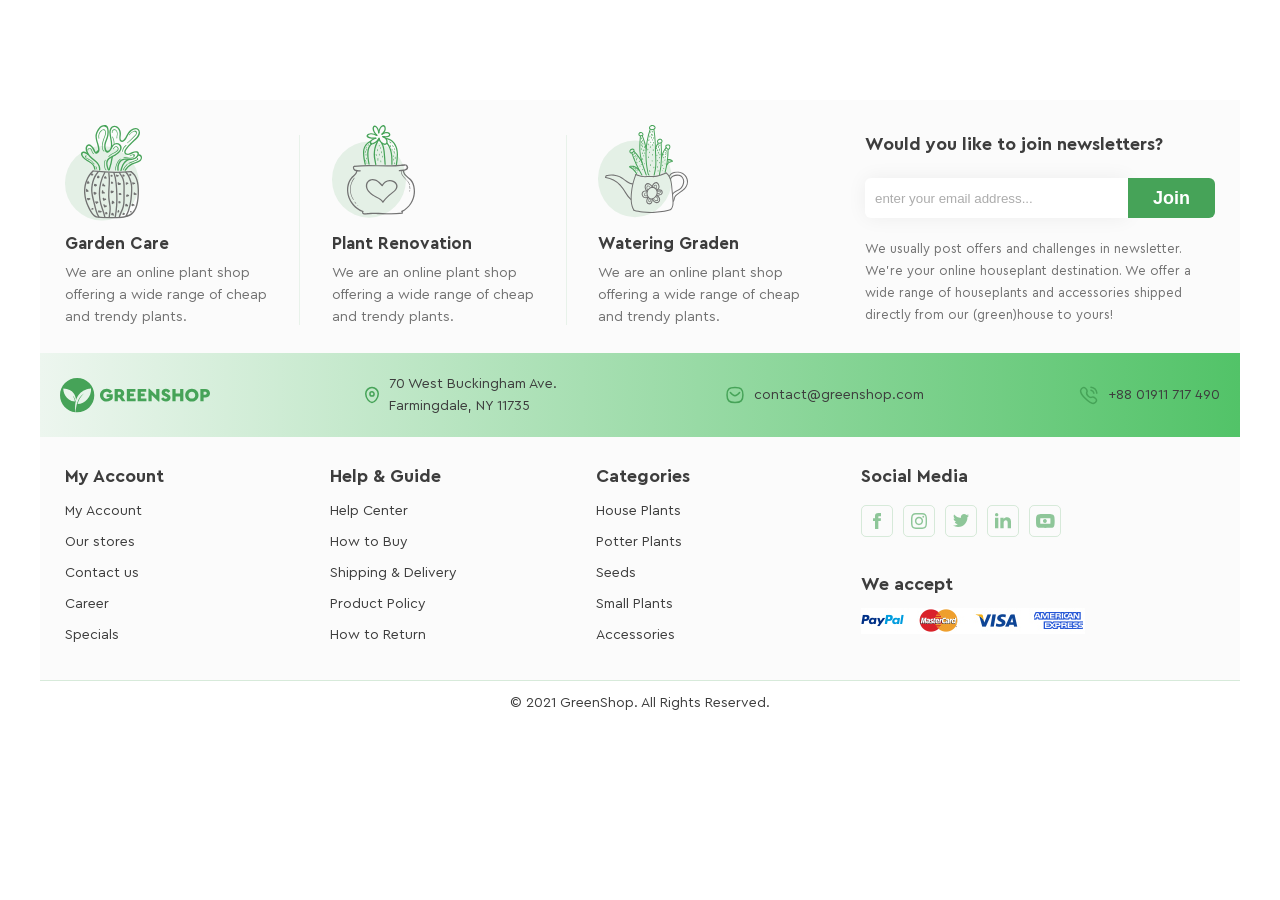
==== index.html @ df62d2c7 "first commit" ====
<!DOCTYPE html>
<html lang="en">
<head>
    <meta charset="UTF-8">
    <meta name="viewport" content="width=device-width, initial-scale=1.0">
    <title>GreenShop</title>
    <link rel="stylesheet" href="./css/reset.css">
    <link rel="stylesheet" href="./css/fonts.css">
    <link rel="stylesheet" href="./css/styles.css">
</head>
<body>
    <main>
        <div class="container">
            <div class="info_card-wrapper">
                <article class="info_card one">
                    <h3 class="info_card_title">Garden Care</h3>
                    <p class="info_card_subtitle">
                        We are an online plant shop offering a wide range of cheap and trendy plants.
                    </p>
                    <div class="line"></div>
                </article>
                <article class="info_card two">
                    <h3 class="info_card_title">Plant Renovation</h3>
                    <p class="info_card_subtitle">
                        We are an online plant shop offering a wide range of cheap and trendy plants.
                    </p>
                    <div class="line"></div>
                </article>
                <article class="info_card three">
                    <h3 class="info_card_title">Watering Graden</h3>
                    <p class="info_card_subtitle">
                        We are an online plant shop offering a wide range of cheap and trendy plants.
                    </p>
                </article>
                <div class="subscribe">
                    <h3 class="subscribe_title">Would you like to join newsletters?</h3>
                    <form action="#">
                        <input type="email" placeholder="enter your email address...">
                        <input type="submit" value="Join">
                    </form>
                    <p class="subscribe_description">
                        We usually post offers and challenges in newsletter. We’re your online houseplant destination. We offer a wide range
                        of
                        houseplants and accessories shipped directly from our (green)house to yours!
                    </p>
                </div>
            </div>
            <div class="contacts">
                <a href="#">
                    <img src="./img/logo.svg" alt="logo Greenshop">
                </a>
                <address>
                    <a href="#">
                        <img src="./img/icons/location.svg" alt="">
                        70 West Buckingham Ave.
                        Farmingdale, NY 11735
                    </a>
                </address>
                <a href="mailto:contact@greenshop.com">
                    <img src="./img/icons/message.svg" alt="">
                    contact@greenshop.com
                </a>
                <a href="tel:+8801911717490">
                    <img src="./img/icons/calling.svg" alt="">
                    +88 01911 717 490
                </a>
            </div>
            <footer class="footer">
                <div class="footer_menu">
                    <h3 class="footer_menu-title">
                        My Account
                    </h3>
                    <ul>
                        <li><a href="#">My Account</a></li>
                        <li><a href="#">Our stores</a></li>
                        <li><a href="#">Contact us</a></li>
                        <li><a href="#">Career</a></li>
                        <li><a href="#">Specials</a></li>
                    </ul>
                </div>
                <div class="footer_menu">
                    <h3 class="footer_menu-title">
                        Help & Guide
                    </h3>
                    <ul>
                        <li><a href="#">Help Center</a></li>
                        <li><a href="#">How to Buy</a></li>
                        <li><a href="#">Shipping & Delivery</a></li>
                        <li><a href="#">Product Policy</a></li>
                        <li><a href="#">How to Return</a></li>
                    </ul>
                </div>
                <div class="footer_menu">
                    <h3 class="footer_menu-title">
                        Categories
                    </h3>
                    <ul>
                        <li><a href="#">House Plants</a></li>
                        <li><a href="#">Potter Plants</a></li>
                        <li><a href="#">Seeds</a></li>
                        <li><a href="#">Small Plants</a></li>
                        <li><a href="#">Accessories</a></li>
                    </ul>
                </div>
                <div class="footer_block">
                    <div class="footer_social">
                        <h3 class="footer_social-title">
                            Social Media
                        </h3>
                        <div class="footer_social-icons">
                            <a href="#" class="social_link">
                                <svg width="32" height="32" viewBox="0 0 32 32" fill="none" xmlns="http://www.w3.org/2000/svg">
                                    <rect x="0.5" y="0.5" width="31" height="31" rx="4.5" stroke="#46A358" stroke-opacity="0.2" />
                                    <path
                                        d="M14 13.3333H12V16H14V24H17.3333V16H19.7333L20 13.3333H17.3333V12.2C17.3333 11.6 17.4667 11.3333 18.0667 11.3333H20V8H17.4667C15.0667 8 14 9.06667 14 11.0667V13.3333Z"
                                        fill="#46A358" fill-opacity="0.6" />
                                </svg>
                            </a>
                            <a href="#" class="social_link">
                                <svg width="32" height="32" viewBox="0 0 32 32" fill="none" xmlns="http://www.w3.org/2000/svg">
                                    <rect x="0.5" y="0.5" width="31" height="31" rx="4.5" stroke="#46A358" stroke-opacity="0.2" />
                                    <path
                                        d="M16 9.46667C18.1333 9.46667 18.4 9.46667 19.2667 9.53333C21.4667 9.6 22.4667 10.6667 22.5333 12.8C22.6 13.6667 22.6 13.8667 22.6 16C22.6 18.1333 22.6 18.4 22.5333 19.2C22.4667 21.3333 21.4 22.4 19.2667 22.4667C18.4 22.5333 18.2 22.5333 16 22.5333C13.8667 22.5333 13.6 22.5333 12.8 22.4667C10.6 22.4 9.6 21.3333 9.53333 19.2C9.46667 18.3333 9.46667 18.1333 9.46667 16C9.46667 13.8667 9.46667 13.6 9.53333 12.8C9.6 10.6667 10.6667 9.6 12.8 9.53333C13.6 9.46667 13.8667 9.46667 16 9.46667ZM16 8C13.8 8 13.5333 8 12.7333 8.06667C9.8 8.2 8.2 9.8 8.06667 12.7333C8 13.5333 8 13.8 8 16C8 18.2 8 18.4667 8.06667 19.2667C8.2 22.2 9.8 23.8 12.7333 23.9333C13.5333 24 13.8 24 16 24C18.2 24 18.4667 24 19.2667 23.9333C22.2 23.8 23.8 22.2 23.9333 19.2667C24 18.4667 24 18.2 24 16C24 13.8 24 13.5333 23.9333 12.7333C23.8 9.8 22.2 8.2 19.2667 8.06667C18.4667 8 18.2 8 16 8ZM16 11.8667C13.7333 11.8667 11.8667 13.7333 11.8667 16C11.8667 18.2667 13.7333 20.1333 16 20.1333C18.2667 20.1333 20.1333 18.2667 20.1333 16C20.1333 13.7333 18.2667 11.8667 16 11.8667ZM16 18.6667C14.5333 18.6667 13.3333 17.4667 13.3333 16C13.3333 14.5333 14.5333 13.3333 16 13.3333C17.4667 13.3333 18.6667 14.5333 18.6667 16C18.6667 17.4667 17.4667 18.6667 16 18.6667ZM20.2667 10.8C19.7333 10.8 19.3333 11.2 19.3333 11.7333C19.3333 12.2667 19.7333 12.6667 20.2667 12.6667C20.8 12.6667 21.2 12.2667 21.2 11.7333C21.2 11.2 20.8 10.8 20.2667 10.8Z"
                                        fill="#46A358" fill-opacity="0.6" />
                                </svg>
                            </a>
                            <a href="#" class="social_link">
                                <svg width="32" height="32" viewBox="0 0 32 32" fill="none" xmlns="http://www.w3.org/2000/svg">
                                    <rect x="0.5" y="0.5" width="31" height="31" rx="4.5" stroke="#46A358" stroke-opacity="0.2" />
                                    <path
                                        d="M13.0319 22.0036C19.0699 22.0036 22.3718 17.0012 22.3718 12.6636C22.3718 12.5214 22.3689 12.38 22.3624 12.2392C23.0033 11.7759 23.5605 11.1976 24 10.5395C23.4118 10.8008 22.7789 10.9768 22.1149 11.0562C22.7926 10.6498 23.313 10.0067 23.5585 9.24021C22.9241 9.61636 22.2217 9.88969 21.4742 10.0371C20.8749 9.39908 20.0218 9 19.0779 9C17.2648 9 15.7946 10.4702 15.7946 12.2823C15.7946 12.54 15.8236 12.7904 15.8796 13.0308C13.1516 12.8938 10.7324 11.5874 9.11352 9.60125C8.83127 10.0862 8.66877 10.65 8.66877 11.2511C8.66877 12.3899 9.24837 13.3953 10.1297 13.9836C9.59121 13.9671 9.08531 13.8189 8.64293 13.5729C8.6422 13.5866 8.6422 13.6004 8.6422 13.6148C8.6422 15.2047 9.77392 16.532 11.2758 16.8329C11.0001 16.908 10.71 16.9484 10.4105 16.9484C10.199 16.9484 9.99338 16.9273 9.79339 16.8893C10.2112 18.1933 11.4232 19.1425 12.8601 19.1693C11.7364 20.0499 10.3209 20.5745 8.78305 20.5745C8.51827 20.5745 8.25695 20.5594 8 20.529C9.45273 21.46 11.1777 22.0036 13.0319 22.0036Z"
                                        fill="#46A358" fill-opacity="0.6" />
                                </svg>
                            </a>
                            <a href="#" class="social_link">
                                <svg width="32" height="32" viewBox="0 0 32 32" fill="none" xmlns="http://www.w3.org/2000/svg">
                                    <rect x="0.5" y="0.5" width="31" height="31" rx="4.5" stroke="#46A358" stroke-opacity="0.2" />
                                    <path
                                        d="M11.3333 9.66667C11.3333 10.6 10.6 11.3333 9.66667 11.3333C8.73333 11.3333 8 10.6 8 9.66667C8 8.73333 8.73333 8 9.66667 8C10.6 8 11.3333 8.73333 11.3333 9.66667ZM11.3333 12.6667H8V23.3333H11.3333V12.6667ZM16.6667 12.6667H13.3333V23.3333H16.6667V17.7333C16.6667 14.6 20.6667 14.3333 20.6667 17.7333V23.3333H24V16.6C24 11.3333 18.0667 11.5333 16.6667 14.1333V12.6667Z"
                                        fill="#46A358" fill-opacity="0.6" />
                                </svg>
                            </a>
                            <a href="#" class="social_link">
                                <svg width="32" height="32" viewBox="0 0 32 32" fill="none" xmlns="http://www.w3.org/2000/svg">
                                    <rect x="0.5" y="0.5" width="31" height="31" rx="4.5" stroke="#46A358" stroke-opacity="0.2" />
                                    <path fill-rule="evenodd" clip-rule="evenodd"
                                        d="M22.1653 13.4299L22.168 13.4306C22.168 13.4306 22.1676 13.4305 22.1667 13.4303C22.1663 13.4302 22.1658 13.4301 22.1653 13.4299ZM11.3244 13.3569C13.9176 13.1957 18.7483 13.1957 21.3415 13.3569L21.3422 13.3644C21.4047 13.9972 21.4299 14.8414 21.4299 16.0192C21.4299 17.1824 21.4053 18.0269 21.3441 18.665C18.6962 18.7703 13.9713 18.7703 11.3228 18.665C11.261 18.0332 11.236 17.1914 11.236 16.0192C11.236 14.8414 11.2612 13.9972 11.3237 13.3644L11.3244 13.3569ZM22.2422 18.6111C22.2422 18.6111 22.2405 18.6115 22.237 18.6122L22.2422 18.6111ZM10.4979 18.6077L10.5006 18.6084C10.4988 18.6079 10.4979 18.6077 10.4979 18.6077ZM7 16.0192C7 20.8412 7.38887 22.63 10.4221 22.8633C13.222 23.0189 19.4439 23.0189 22.2438 22.8633C25.277 22.7078 25.6659 20.8412 25.6659 16.0192C25.6659 11.1971 25.277 9.40832 22.2438 9.17499C19.4439 8.94167 13.222 8.94167 10.4221 9.17499C7.38887 9.40832 7 11.1971 7 16.0192ZM10.4979 13.4306C10.4979 13.4306 10.4988 13.4304 10.5007 13.4299L10.4979 13.4306ZM16.7823 17.7389C15.5039 18.3781 13.9997 17.4484 13.9997 16.0192C13.9997 14.5899 15.5039 13.6602 16.7823 14.2994C18.1994 15.008 18.1994 17.0303 16.7823 17.7389Z"
                                        fill="#46A358" fill-opacity="0.6" />
                                </svg>
                            </a>
                        </div>
                    </div>
                    <div class="footer_payments">
                        <h3 class="footer_payments-title">We accept</h3>
                        <img src="./img/payments.png" alt="payments">
                    </div>
                </div>
            </footer>
            <div class="license">
                &copy; 2021 GreenShop. All Rights Reserved.
            </div>
        </div>
    </main>
</body>
</html>
---- css/fonts.css ----
@font-face {
    font-family: 'Cera Pro';
    src: url('../fonts/CeraPro-Regular.woff2') format('woff2');
    font-weight: 400;
    font-style: normal;
}
@font-face {
    font-family: 'Cera Pro';
    src: url('../fonts/CeraPro-Bold.woff2') format('woff2');
    font-weight: 700;
    font-style: normal;
}
---- css/styles.css ----
* {
    box-sizing: border-box;
}
body {
    font-family: 'Cera Pro';
    padding-top: 100px;
}
.container {
    width: 100%;
    max-width: 1200px;
    margin: 0 auto;
}

.info_card-wrapper {
    padding: 25px;
    display: flex;
    justify-content: space-between;
    background-color: rgba(251, 251, 251, 1);
}

.info_card {
    max-width: 205px;
    padding-top: 110px;
    position: relative;
}

.one {
    background: url(../img/bg_1.svg) left top no-repeat;
}

.two {
    background: url(../img/bg_2.svg) left top no-repeat;
}

.three {
    background: url(../img/bg_3.svg) left top no-repeat;
}

.info_card_title {
    font-size: 17px;
    font-weight: 700;
    color: rgba(61, 61, 61, 1);
}

.info_card_subtitle {
    margin-top: 10px;
    font-size: 14px;
    line-height: 22px;
    color: rgba(114, 114, 114, 1);
}

.line {
    position: absolute;
    top: 0;
    right: -30px;
    margin: 10px 0;
    width: 1px;
    min-height: 190px;
    background: rgba(70, 163, 88, 0.1);
}

.subscribe {
    padding-top: 10px;
}

.subscribe_title {
    font-size: 18px;
    font-weight: 700;
    color: rgba(61, 61, 61, 1);
}

form {
    margin-top: 25px;
    display: flex;
}

input[type="email"] {
    width: 100%;
    height: 40px;
    padding-left: 10px;
    padding-right: 0;
    border:none;
    border-top-left-radius: 6px;
    border-bottom-left-radius: 6px;
    box-shadow: 0 0 20px 0 rgba(0, 0, 0, 0.06);
    background: #fff;
    outline: none;
}

input::placeholder {
    color: rgba(172, 172, 172, 1);
}

input[type="email"]:focus {
    border: 1px solid rgba(70, 163, 88, 1);
    border-right: none;
}

input[type="submit"] {
    padding: 0 25px;
    background: rgba(70, 163, 88, 1);
    color: rgba(255, 255, 255, 1);
    font-size: 18px;
    font-weight: 700;
    border: none;
    cursor: pointer;
    border-top-right-radius: 6px;
    border-bottom-right-radius: 6px;
}

input[type="submit"]:hover {
    background: rgba(26, 113, 42, 1) ;
}
input[type="submit"]:active {
    background: rgba(26, 113, 42, .8);
}

.subscribe_description {
    max-width: 350px;
    margin-top: 20px;
    font-size: 13px;
    line-height: 22px;
    color: rgba(114, 114, 114, 1);
}

.contacts {
    display: flex;
    justify-content: space-between;
    align-items: center;
    padding: 20px;
    background: linear-gradient(90deg, #edf6ef 0%, #52c368 100%);
}

address {
    display: flex;
    align-items: center;
    gap: 10px;
    max-width: 205px;
    font-size: 14px;
    line-height: 22px;
    color: rgba(61, 61, 61, 1);
}

.contacts a {
    display: flex;
    align-items:center;
    gap: 10px;
    font-size: 14px;
    text-decoration: none;
    color: rgba(61, 61, 61, 1);
}

.footer {
    padding: 30px 155px 30px 25px;
    display: flex;
    justify-content: space-between;
    border-bottom: 1px solid rgba(70, 163, 88, 0.2);
    background: rgba(251, 251, 251, 1);
}

.footer_menu {
    min-width: 205px;
}

.footer_menu-title {
    font-size: 18px;
    font-weight: 700;
    color: rgba(61, 61, 61, 1);
}
.footer_menu ul {
    margin-top: 10px;
}
.footer_menu li {
    line-height: 30px;
}
.footer_menu a {
    font-size: 14px;
    color: rgba(61, 61, 61, 1);
    text-decoration: none;
}

.footer_menu a:hover {
    color: rgba(70, 163, 88, 1);
    font-weight: 700;
    
}

.footer_social-title, .footer_payments-title {
    font-size: 18px;
    font-weight: 700;
    color: rgba(61, 61, 61, 1);
}

.footer_social-icons {
    display: flex;
    gap: 10px;
    margin-top: 20px;
}

.social_link:hover path {
    fill: #07370f;
}
.social_link:hover rect {
    stroke: #07370f;
}

.footer_payments {
    display: flex;
    flex-direction: column;
    margin-top: 35px;
}

.footer_payments img {
    margin-top: 15px;
}

.license {
    margin-top: 15px;
    text-align: center;
    font-size: 14px;
    color: rgba(61, 61, 61, 1);
}
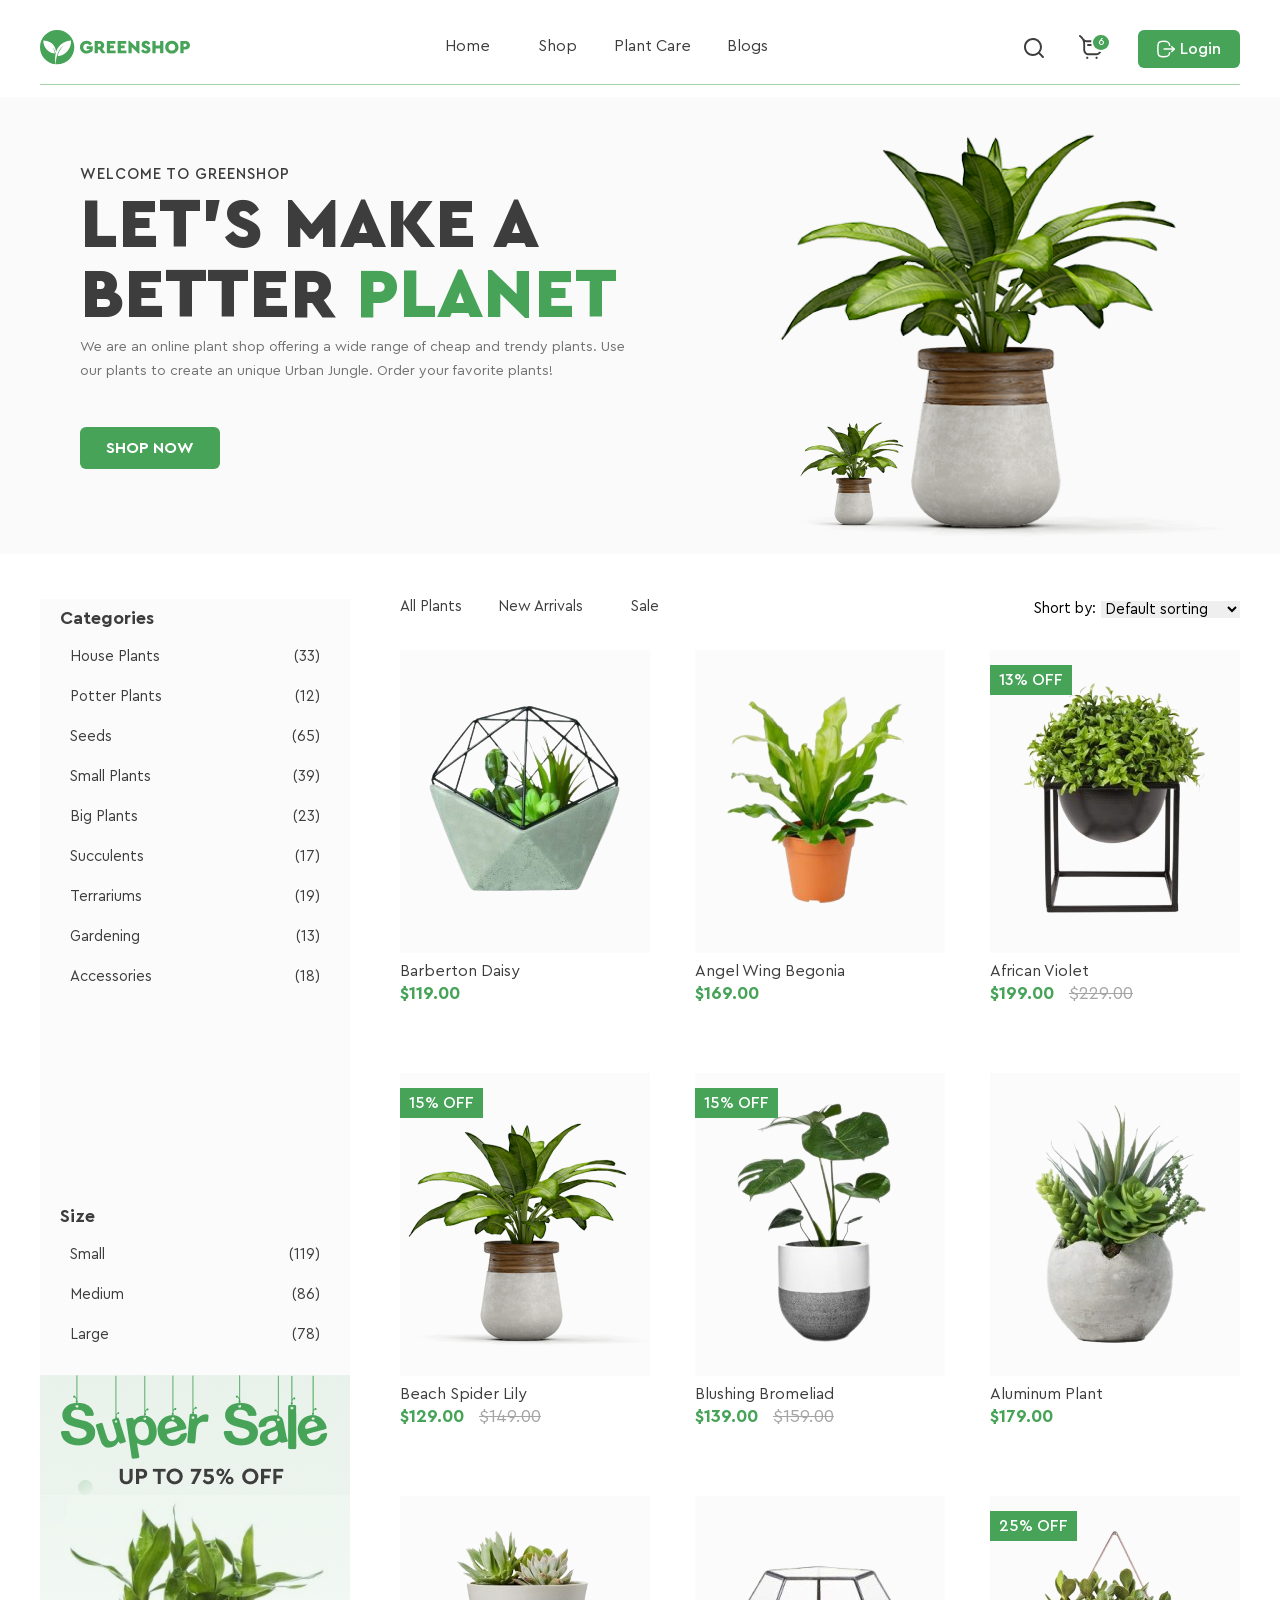
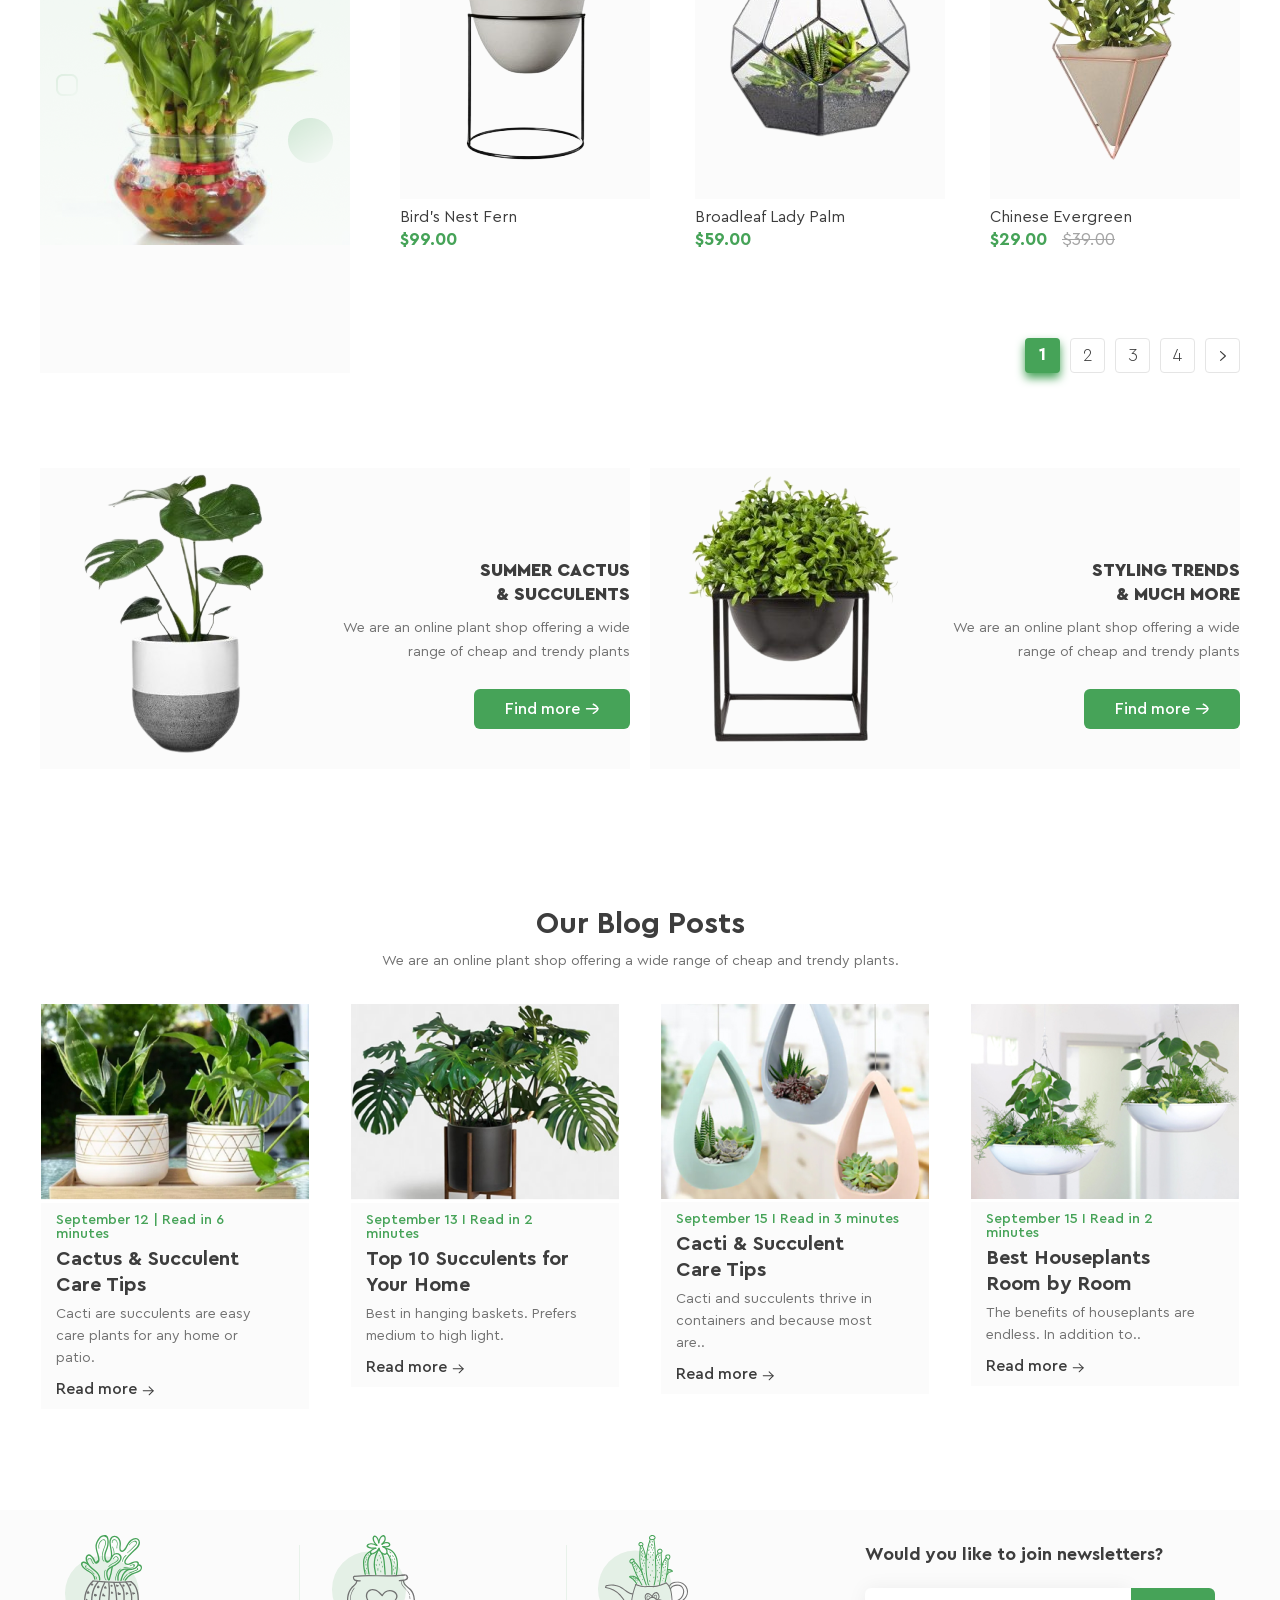
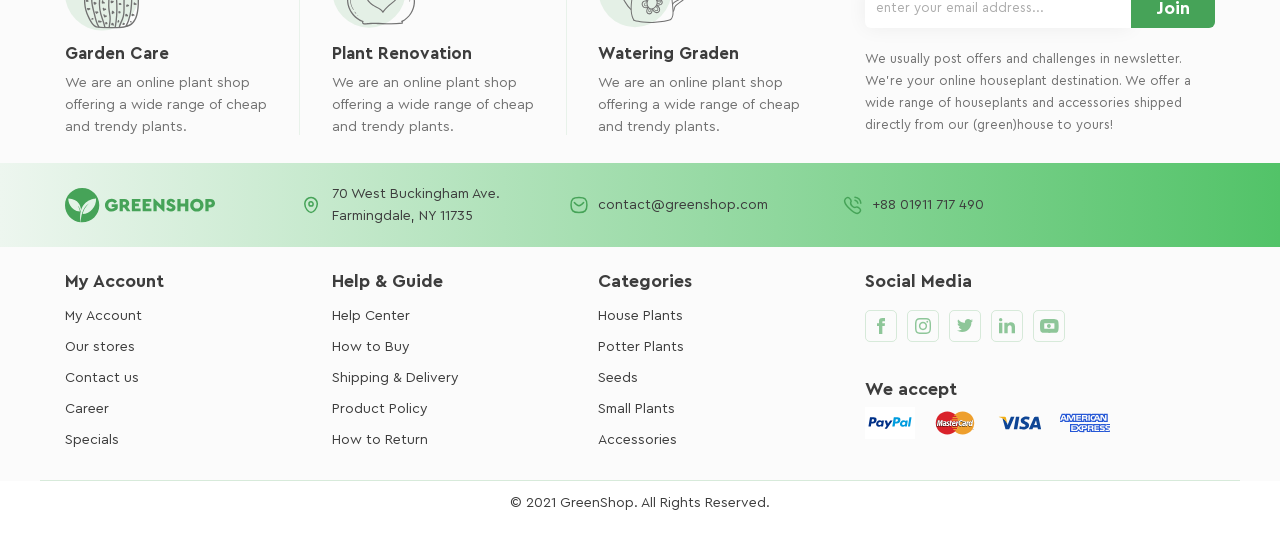
==== commit 494cd6ac: "first commit" ====
--- a/index.html
+++ b/index.html
@@ -9,65 +9,769 @@
     <link rel="stylesheet" href="./css/styles.css">
 </head>
 <body>
-    <main>
+
+    <header class="header">
         <div class="container">
-            <div class="info_card-wrapper">
-                <article class="info_card one">
-                    <h3 class="info_card_title">Garden Care</h3>
-                    <p class="info_card_subtitle">
+            <div class="header__wrapper">
+                <a href="index.html"><img src="./images/logo.svg" alt="logo GREENSHOP"></a>
+                <nav class="header__nav">
+                    <ul class="menu">
+                        <li class="menu__item">
+                            <a href="#">Home</a>
+                        </li>
+                        <li class="menu__item">
+                            <a href="#">Shop</a>
+                        </li>
+                        <li class="menu__item dropdown">
+                            <a href="#">Plant Care</a>
+                            <ul class="submenu">
+                                <li><a href="#">Drainage</a></li>
+                                <li><a href="#">Fungicides</a></li>
+                                <li><a href="#">Fertilizer</a></li>
+                                <li>
+                                    <a href="#">Priming</a>
+                                    <svg width="7" height="10" viewBox="0 0 7 10" fill="none" xmlns="http://www.w3.org/2000/svg">
+                                        <path
+                                            d="M1.14228 0.945805C0.909014 0.730097 0.908201 0.379612 1.14046 0.162973C1.35161 -0.0339699 1.68269 -0.0524979 1.9164 0.107825L1.98337 0.161288L6.79132 4.60737C7.00401 4.80406 7.02336 5.11265 6.84935 5.32969L6.79135 5.39186L1.9834 9.83868C1.75016 10.0544 1.37278 10.0537 1.1405 9.83706C0.929333 9.64013 0.910782 9.33257 1.08439 9.1162L1.14224 9.05423L5.52584 4.99941L1.14228 0.945805Z"
+                                            fill="#3D3D3D" />
+                                    </svg>
+                                    <ul class="submenu">
+                                        <li><a href="#">Universal</a></li>
+                                        <li><a href="#">For Ficus</a></li>
+                                        <li><a href="#">For Cacti</a></li>
+                                        <li><a href="#">For Citrus</a></li>
+                                        <li><a href="#">For those in bloom</a></li>
+                                        <li><a href="#">For Orchids</a></li>
+                                    </ul>
+                                </li>
+                            </ul>
+                        </li>
+                        <li class="menu__item">
+                            <a href="#">Blogs</a>
+                        </li>
+                    </ul>
+                </nav>
+                <div class="header__menu">
+                    <div class="search">
+                        <svg width="20" height="20" viewBox="0 0 20 20" fill="none" xmlns="http://www.w3.org/2000/svg">
+                            <path
+                                d="M14.5656 16.0023C10.5704 19.1859 4.98549 18.3049 2.02729 14.6536C-0.827886 11.1285 -0.64932 6.04314 2.44811 2.82458C5.64856 -0.50074 10.6802 -0.944658 14.3277 1.78316C15.6345 2.76027 16.6104 4.00337 17.246 5.50807C17.8853 7.02151 18.0795 8.59614 17.8578 10.2201C17.6368 11.8365 16.9918 13.2769 15.9423 14.6212C16.0272 14.6767 16.1178 14.7167 16.1827 14.7816C17.3365 15.9305 18.4859 17.0836 19.6397 18.2325C19.9132 18.5047 20.0493 18.8218 19.9682 19.204C19.8071 19.9644 18.9018 20.2579 18.3211 19.7359C18.0489 19.4918 17.7985 19.2227 17.54 18.9642C16.5923 18.0171 15.6451 17.0693 14.6973 16.1221C14.658 16.0847 14.6168 16.0497 14.5656 16.0023ZM15.9529 8.98636C15.9629 5.12659 12.8468 2.00605 8.97825 2.00043C5.12035 1.99481 2.00669 5.09037 1.98983 8.94765C1.97297 12.8168 5.08289 15.9461 8.96326 15.9642C12.8055 15.9823 15.9429 12.8499 15.9529 8.98636Z"
+                                fill="#3D3D3D" />
+                        </svg>
+                    </div>
+                    <div class="basket">
+                        <a href="#">
+                            <svg width="24" height="24" viewBox="0 0 20 20" fill="none" xmlns="http://www.w3.org/2000/svg">
+                                <path
+                                    d="M14.294 16.8745H8.24077C5.65655 16.8745 3.55412 14.7721 3.55412 12.1879V7.38405C3.55412 4.98175 2.35676 2.75813 0.351225 1.4358C-0.00894369 1.19834 -0.108379 0.713895 0.129078 0.353726C0.366535 -0.00648163 0.850939 -0.105956 1.21119 0.131579C2.35606 0.886442 3.28487 1.88204 3.94905 3.02832C4.09258 3.18911 5.24995 4.41584 7.14726 4.41584H16.142C18.596 4.36995 20.5168 6.83267 19.8752 9.20138L18.8397 13.3284C18.3159 15.4163 16.4466 16.8745 14.294 16.8745ZM4.91926 5.53677C5.04912 6.1367 5.11634 6.7553 5.11634 7.38405V12.1879C5.11634 13.9107 6.51796 15.3123 8.24077 15.3123H14.294C15.7291 15.3123 16.9752 14.3401 17.3245 12.9482L18.3599 8.82121C18.7412 7.41373 17.5997 5.95084 16.142 5.97806H7.14722C6.28913 5.97806 5.54224 5.79305 4.91926 5.53677ZM7.85021 19.0226C7.85021 18.4833 7.41307 18.0462 6.87383 18.0462C5.57828 18.0978 5.57942 19.9479 6.87383 19.999C7.41307 19.999 7.85021 19.5618 7.85021 19.0226ZM15.6222 19.0226C15.6222 18.4833 15.1851 18.0462 14.6459 18.0462C13.3503 18.0978 13.3514 19.9479 14.6459 19.999C15.1851 19.999 15.6222 19.5618 15.6222 19.0226ZM16.9231 8.32138C16.9231 7.88998 16.5734 7.54027 16.142 7.54027H7.45966C6.42329 7.58152 6.42407 9.0616 7.45966 9.10249H16.142C16.5734 9.10249 16.9231 8.75279 16.9231 8.32138Z"
+                                    fill="#3D3D3D" />
+                            </svg>
+                        </a>
+                        <div class="basket__quantity">6</div>
+                    </div>
+                    <a href="registration.html" target="_blank" class="header__btn">
+                        <svg width="18" height="18" viewBox="0 0 18 18" fill="none" xmlns="http://www.w3.org/2000/svg">
+                            <path d="M17.1601 9.1006H7.12598" stroke="white" stroke-width="1.5" stroke-linecap="round"
+                                stroke-linejoin="round" />
+                            <path d="M14.7212 6.67059L17.1612 9.10059L14.7212 11.5306" stroke="white" stroke-width="1.5"
+                                stroke-linecap="round" stroke-linejoin="round" />
+                            <path
+                                d="M12.6342 5.35826C12.3592 2.37493 11.2425 1.2916 6.80082 1.2916C0.883322 1.2916 0.883322 3.2166 0.883322 8.99993C0.883322 14.7833 0.883322 16.7083 6.80082 16.7083C11.2425 16.7083 12.3592 15.6249 12.6342 12.6416"
+                                stroke="white" stroke-width="1.5" stroke-linecap="round" stroke-linejoin="round" />
+                        </svg>
+                        <span>Login</span>
+                    </a>
+                </div>
+            </div>
+        </div>
+    </header>
+
+    <!-- promo -->
+
+    <section class="promo">
+        <div class="container">
+            <div class="promo__wrapper">
+                <div class="promo__text">
+                    <p class="promo__welcome">Welcome to GreenShop</p>
+                    <h1 class="promo__title">Let’s Make a
+                    Better <span>Planet</span></h1>
+                    <p class="promo__description">We are an online plant shop offering a wide range of cheap and trendy plants. Use our plants to create an unique Urban
+                    Jungle. Order your favorite plants!</p>
+                    <a href="#" class="promo__link">shop now</a>
+                </div>
+            </div>
+        </div>
+    </section>
+
+    <!-- our-products -->
+
+    <div class="our-products">
+        <div class="container">
+            <div class="our-product-wrapper">
+                <aside class="sidebar">
+                    <div class="sidebar-categories">
+                        <h2 class="sidebar-title">Categories</h2>
+                        <ul class="sidebar-menu">
+                            <li>
+                                <a href="#" class="sidebar-link">House Plants
+                                    <div class="quantity">(33)</div>
+                                </a>
+                            </li>
+                            <li>
+                                <a href="#" class="sidebar-link">Potter Plants
+                                    <div class="quantity">(12)</div>
+                                </a>
+                            </li>
+                            <li>
+                                <a href="#" class="sidebar-link">Seeds
+                                    <div class="quantity">(65)</div>
+                                </a>
+                            </li>
+                            <li>
+                                <a href="#" class="sidebar-link">Small Plants
+                                    <div class="quantity">(39)</div>
+                                </a>
+                            </li>
+                            <li>
+                                <a href="#" class="sidebar-link">Big Plants
+                                    <div class="quantity">(23)</div>
+                                </a>
+                            </li>
+                            <li>
+                                <a href="#" class="sidebar-link">Succulents
+                                    <div class="quantity">(17)</div>
+                                </a>
+                            </li>
+                            <li>
+                                <a href="#" class="sidebar-link">Terrariums
+                                    <div class="quantity">(19)</div>
+                                </a>
+                            </li>
+                            <li>
+                                <a href="#" class="sidebar-link">Gardening
+                                    <div class="quantity">(13)</div>
+                                </a>
+                            </li>
+                            <li>
+                                <a href="#" class="sidebar-link">Accessories
+                                    <div class="quantity">(18)</div>
+                                </a>
+                            </li>
+                        </ul>
+                    </div>
+                    <div class="sidebar-size">
+                        <h2 class="sidebar-title">Size</h2>
+                        <ul class="sidebar-menu">
+                            <li>
+                                <a href="#" class="sidebar-link">Small
+                                    <div class="quantity">(119)</div>
+                                </a>
+                            </li>
+                            <li>
+                                <a href="#" class="sidebar-link">Medium
+                                    <div class="quantity">(86)</div>
+                                </a>
+                            </li>
+                            <li>
+                                <a href="#" class="sidebar-link">Large
+                                    <div class="quantity">(78)</div>
+                                </a>
+                            </li>
+                        </ul>
+                    </div>
+                    <a href="#"><img src="./images/banner.png" alt="Sale_Banner"></a>
+                </aside>
+                <div class="main-content">
+                    <div class="product-filter">
+                        <div class="catalog-menu">
+                            <a href="#" class="catalog-link">All Plants</a>
+                            <a href="#" class="catalog-link">New Arrivals</a>
+                            <a href="#" class="catalog-link">Sale</a>
+                        </div>
+                        <div class="catalog-option">
+                            <p>Short by:</p>
+                            <select>
+                                <option>Default sorting</option>
+                                <option>Price, low to high</option>
+                                <option>Price, high to low</option>
+                            </select>
+                        </div>
+                    </div>
+                    <div class="products">
+                        <article>
+                            <div class="product-item-head">
+                                <img src="./images/product_card/img1.png" alt="Barberton Daisy">
+                                <div class="product-icons">
+                                    <a href="#" class="icon_btn">
+                                        <svg width="20" height="20" viewBox="0 0 20 20" fill="none" xmlns="http://www.w3.org/2000/svg">
+                                            <path
+                                                d="M14.294 16.8745H8.24077C5.65655 16.8745 3.55412 14.7721 3.55412 12.1879V7.38405C3.55412 4.98175 2.35676 2.75813 0.351225 1.4358C-0.00894369 1.19834 -0.108379 0.713895 0.129078 0.353726C0.366535 -0.00648163 0.850939 -0.105956 1.21119 0.131579C2.35606 0.886442 3.28487 1.88204 3.94905 3.02832C4.09258 3.18911 5.24995 4.41584 7.14726 4.41584H16.142C18.596 4.36995 20.5168 6.83267 19.8752 9.20138L18.8397 13.3284C18.3159 15.4163 16.4466 16.8745 14.294 16.8745ZM4.91926 5.53677C5.04912 6.1367 5.11634 6.7553 5.11634 7.38405V12.1879C5.11634 13.9107 6.51796 15.3123 8.24077 15.3123H14.294C15.7291 15.3123 16.9752 14.3401 17.3245 12.9482L18.3599 8.82121C18.7412 7.41373 17.5997 5.95084 16.142 5.97806H7.14722C6.28913 5.97806 5.54224 5.79305 4.91926 5.53677ZM7.85021 19.0226C7.85021 18.4833 7.41307 18.0462 6.87383 18.0462C5.57828 18.0978 5.57942 19.9479 6.87383 19.999C7.41307 19.999 7.85021 19.5618 7.85021 19.0226ZM15.6222 19.0226C15.6222 18.4833 15.1851 18.0462 14.6459 18.0462C13.3503 18.0978 13.3514 19.9479 14.6459 19.999C15.1851 19.999 15.6222 19.5618 15.6222 19.0226ZM16.9231 8.32138C16.9231 7.88998 16.5734 7.54027 16.142 7.54027H7.45966C6.42329 7.58152 6.42407 9.0616 7.45966 9.10249H16.142C16.5734 9.10249 16.9231 8.75279 16.9231 8.32138Z"
+                                                fill="#3D3D3D" />
+                                        </svg>
+                                    </a>
+                                    <a href="#" class="icon_btn">
+                                        <svg width="20" height="18" viewBox="0 0 20 18" fill="none" xmlns="http://www.w3.org/2000/svg">
+                                            <path
+                                                d="M10 17.8873C9.71527 17.8873 9.44077 17.7842 9.22684 17.5968C8.41888 16.8903 7.63992 16.2264 6.95267 15.6408L6.94916 15.6377C4.93423 13.9207 3.19427 12.4378 1.98364 10.9771C0.630341 9.34409 0 7.79578 0 6.10434C0 4.46097 0.563507 2.94485 1.58661 1.83508C2.62192 0.712189 4.04251 0.09375 5.58716 0.09375C6.74164 0.09375 7.79892 0.45874 8.72955 1.1785C9.19922 1.54181 9.62494 1.98645 10 2.5051C10.3752 1.98645 10.8008 1.54181 11.2706 1.1785C12.2012 0.45874 13.2585 0.09375 14.413 0.09375C15.9575 0.09375 17.3782 0.712189 18.4135 1.83508C19.4366 2.94485 20 4.46097 20 6.10434C20 7.79578 19.3698 9.34409 18.0165 10.9769C16.8059 12.4378 15.0661 13.9205 13.0515 15.6374C12.363 16.224 11.5828 16.8889 10.773 17.5971C10.5592 17.7842 10.2846 17.8873 10 17.8873ZM5.58716 1.26532C4.37363 1.26532 3.25882 1.74963 2.44781 2.62915C1.62476 3.52194 1.17142 4.75607 1.17142 6.10434C1.17142 7.52692 1.70013 8.79919 2.88559 10.2296C4.03137 11.6122 5.73563 13.0645 7.70889 14.7462L7.71255 14.7492C8.4024 15.3371 9.18442 16.0036 9.99832 16.7153C10.8171 16.0023 11.6003 15.3347 12.2916 14.7458C14.2647 13.0642 15.9688 11.6122 17.1146 10.2296C18.2999 8.79919 18.8286 7.52692 18.8286 6.10434C18.8286 4.75607 18.3752 3.52194 17.5522 2.62915C16.7413 1.74963 15.6264 1.26532 14.413 1.26532C13.524 1.26532 12.7078 1.54791 11.9872 2.10516C11.3449 2.60199 10.8975 3.23004 10.6352 3.66949C10.5003 3.89548 10.2629 4.03036 10 4.03036C9.73709 4.03036 9.49966 3.89548 9.36478 3.66949C9.10263 3.23004 8.65524 2.60199 8.01285 2.10516C7.29218 1.54791 6.47598 1.26532 5.58716 1.26532Z"
+                                                fill="#3D3D3D" />
+                                        </svg>
+                                    </a>
+                                    <a href="#" class="icon_btn">
+                                        <svg width="20" height="20" viewBox="0 0 20 20" fill="none" xmlns="http://www.w3.org/2000/svg">
+                                            <path
+                                                d="M14.5656 16.0023C10.5704 19.1859 4.98549 18.3049 2.02729 14.6536C-0.827886 11.1285 -0.64932 6.04314 2.44811 2.82458C5.64856 -0.50074 10.6802 -0.944658 14.3277 1.78316C15.6345 2.76027 16.6104 4.00337 17.246 5.50807C17.8853 7.02151 18.0795 8.59614 17.8578 10.2201C17.6368 11.8365 16.9918 13.2769 15.9423 14.6212C16.0272 14.6767 16.1178 14.7167 16.1827 14.7816C17.3365 15.9305 18.4859 17.0836 19.6397 18.2325C19.9132 18.5047 20.0493 18.8218 19.9682 19.204C19.8071 19.9644 18.9018 20.2579 18.3211 19.7359C18.0489 19.4918 17.7985 19.2227 17.54 18.9642C16.5923 18.0171 15.6451 17.0693 14.6973 16.1221C14.658 16.0847 14.6168 16.0497 14.5656 16.0023ZM15.9529 8.98636C15.9629 5.12659 12.8468 2.00605 8.97825 2.00043C5.12035 1.99481 2.00669 5.09037 1.98983 8.94765C1.97297 12.8168 5.08289 15.9461 8.96326 15.9642C12.8055 15.9823 15.9429 12.8499 15.9529 8.98636Z"
+                                                fill="#3D3D3D" />
+                                        </svg>
+                                    </a>
+                                </div>
+                            </div>
+                            <div class="product-item-body">
+                                <h3 class="product-name">Barberton Daisy</h3>
+                                <p class="product-price">$119.00</p>
+                            </div>
+                        </article>
+                        <article>
+                            <div class="product-item-head">
+                                <img src="./images/product_card/img2.png" alt="Angel Wing Begonia">
+                                <div class="product-icons">
+                                    <a href="#" class="icon_btn">
+                                        <svg width="20" height="20" viewBox="0 0 20 20" fill="none" xmlns="http://www.w3.org/2000/svg">
+                                            <path
+                                                d="M14.294 16.8745H8.24077C5.65655 16.8745 3.55412 14.7721 3.55412 12.1879V7.38405C3.55412 4.98175 2.35676 2.75813 0.351225 1.4358C-0.00894369 1.19834 -0.108379 0.713895 0.129078 0.353726C0.366535 -0.00648163 0.850939 -0.105956 1.21119 0.131579C2.35606 0.886442 3.28487 1.88204 3.94905 3.02832C4.09258 3.18911 5.24995 4.41584 7.14726 4.41584H16.142C18.596 4.36995 20.5168 6.83267 19.8752 9.20138L18.8397 13.3284C18.3159 15.4163 16.4466 16.8745 14.294 16.8745ZM4.91926 5.53677C5.04912 6.1367 5.11634 6.7553 5.11634 7.38405V12.1879C5.11634 13.9107 6.51796 15.3123 8.24077 15.3123H14.294C15.7291 15.3123 16.9752 14.3401 17.3245 12.9482L18.3599 8.82121C18.7412 7.41373 17.5997 5.95084 16.142 5.97806H7.14722C6.28913 5.97806 5.54224 5.79305 4.91926 5.53677ZM7.85021 19.0226C7.85021 18.4833 7.41307 18.0462 6.87383 18.0462C5.57828 18.0978 5.57942 19.9479 6.87383 19.999C7.41307 19.999 7.85021 19.5618 7.85021 19.0226ZM15.6222 19.0226C15.6222 18.4833 15.1851 18.0462 14.6459 18.0462C13.3503 18.0978 13.3514 19.9479 14.6459 19.999C15.1851 19.999 15.6222 19.5618 15.6222 19.0226ZM16.9231 8.32138C16.9231 7.88998 16.5734 7.54027 16.142 7.54027H7.45966C6.42329 7.58152 6.42407 9.0616 7.45966 9.10249H16.142C16.5734 9.10249 16.9231 8.75279 16.9231 8.32138Z"
+                                                fill="#3D3D3D" />
+                                        </svg>
+                                    </a>
+                                    <a href="#" class="icon_btn">
+                                        <svg width="20" height="18" viewBox="0 0 20 18" fill="none" xmlns="http://www.w3.org/2000/svg">
+                                            <path
+                                                d="M10 17.8873C9.71527 17.8873 9.44077 17.7842 9.22684 17.5968C8.41888 16.8903 7.63992 16.2264 6.95267 15.6408L6.94916 15.6377C4.93423 13.9207 3.19427 12.4378 1.98364 10.9771C0.630341 9.34409 0 7.79578 0 6.10434C0 4.46097 0.563507 2.94485 1.58661 1.83508C2.62192 0.712189 4.04251 0.09375 5.58716 0.09375C6.74164 0.09375 7.79892 0.45874 8.72955 1.1785C9.19922 1.54181 9.62494 1.98645 10 2.5051C10.3752 1.98645 10.8008 1.54181 11.2706 1.1785C12.2012 0.45874 13.2585 0.09375 14.413 0.09375C15.9575 0.09375 17.3782 0.712189 18.4135 1.83508C19.4366 2.94485 20 4.46097 20 6.10434C20 7.79578 19.3698 9.34409 18.0165 10.9769C16.8059 12.4378 15.0661 13.9205 13.0515 15.6374C12.363 16.224 11.5828 16.8889 10.773 17.5971C10.5592 17.7842 10.2846 17.8873 10 17.8873ZM5.58716 1.26532C4.37363 1.26532 3.25882 1.74963 2.44781 2.62915C1.62476 3.52194 1.17142 4.75607 1.17142 6.10434C1.17142 7.52692 1.70013 8.79919 2.88559 10.2296C4.03137 11.6122 5.73563 13.0645 7.70889 14.7462L7.71255 14.7492C8.4024 15.3371 9.18442 16.0036 9.99832 16.7153C10.8171 16.0023 11.6003 15.3347 12.2916 14.7458C14.2647 13.0642 15.9688 11.6122 17.1146 10.2296C18.2999 8.79919 18.8286 7.52692 18.8286 6.10434C18.8286 4.75607 18.3752 3.52194 17.5522 2.62915C16.7413 1.74963 15.6264 1.26532 14.413 1.26532C13.524 1.26532 12.7078 1.54791 11.9872 2.10516C11.3449 2.60199 10.8975 3.23004 10.6352 3.66949C10.5003 3.89548 10.2629 4.03036 10 4.03036C9.73709 4.03036 9.49966 3.89548 9.36478 3.66949C9.10263 3.23004 8.65524 2.60199 8.01285 2.10516C7.29218 1.54791 6.47598 1.26532 5.58716 1.26532Z"
+                                                fill="#3D3D3D" />
+                                        </svg>
+                                    </a>
+                                    <a href="#" class="icon_btn">
+                                        <svg width="20" height="20" viewBox="0 0 20 20" fill="none" xmlns="http://www.w3.org/2000/svg">
+                                            <path
+                                                d="M14.5656 16.0023C10.5704 19.1859 4.98549 18.3049 2.02729 14.6536C-0.827886 11.1285 -0.64932 6.04314 2.44811 2.82458C5.64856 -0.50074 10.6802 -0.944658 14.3277 1.78316C15.6345 2.76027 16.6104 4.00337 17.246 5.50807C17.8853 7.02151 18.0795 8.59614 17.8578 10.2201C17.6368 11.8365 16.9918 13.2769 15.9423 14.6212C16.0272 14.6767 16.1178 14.7167 16.1827 14.7816C17.3365 15.9305 18.4859 17.0836 19.6397 18.2325C19.9132 18.5047 20.0493 18.8218 19.9682 19.204C19.8071 19.9644 18.9018 20.2579 18.3211 19.7359C18.0489 19.4918 17.7985 19.2227 17.54 18.9642C16.5923 18.0171 15.6451 17.0693 14.6973 16.1221C14.658 16.0847 14.6168 16.0497 14.5656 16.0023ZM15.9529 8.98636C15.9629 5.12659 12.8468 2.00605 8.97825 2.00043C5.12035 1.99481 2.00669 5.09037 1.98983 8.94765C1.97297 12.8168 5.08289 15.9461 8.96326 15.9642C12.8055 15.9823 15.9429 12.8499 15.9529 8.98636Z"
+                                                fill="#3D3D3D" />
+                                        </svg>
+                                    </a>
+                                </div>
+                            </div>
+                            <div class="product-item-body">
+                                <h3 class="product-name">Angel Wing Begonia</h3>
+                                <p class="product-price">$169.00</p>
+                            </div>
+                        </article>
+                        <article>
+                            <div class="product-item-head">
+                                <img src="./images/product_card/img3.png" alt="African Violet">
+                                <div class="product-sale">13% off</div>
+                                <div class="product-icons">
+                                    <a href="#" class="icon_btn">
+                                        <svg width="20" height="20" viewBox="0 0 20 20" fill="none" xmlns="http://www.w3.org/2000/svg">
+                                            <path
+                                                d="M14.294 16.8745H8.24077C5.65655 16.8745 3.55412 14.7721 3.55412 12.1879V7.38405C3.55412 4.98175 2.35676 2.75813 0.351225 1.4358C-0.00894369 1.19834 -0.108379 0.713895 0.129078 0.353726C0.366535 -0.00648163 0.850939 -0.105956 1.21119 0.131579C2.35606 0.886442 3.28487 1.88204 3.94905 3.02832C4.09258 3.18911 5.24995 4.41584 7.14726 4.41584H16.142C18.596 4.36995 20.5168 6.83267 19.8752 9.20138L18.8397 13.3284C18.3159 15.4163 16.4466 16.8745 14.294 16.8745ZM4.91926 5.53677C5.04912 6.1367 5.11634 6.7553 5.11634 7.38405V12.1879C5.11634 13.9107 6.51796 15.3123 8.24077 15.3123H14.294C15.7291 15.3123 16.9752 14.3401 17.3245 12.9482L18.3599 8.82121C18.7412 7.41373 17.5997 5.95084 16.142 5.97806H7.14722C6.28913 5.97806 5.54224 5.79305 4.91926 5.53677ZM7.85021 19.0226C7.85021 18.4833 7.41307 18.0462 6.87383 18.0462C5.57828 18.0978 5.57942 19.9479 6.87383 19.999C7.41307 19.999 7.85021 19.5618 7.85021 19.0226ZM15.6222 19.0226C15.6222 18.4833 15.1851 18.0462 14.6459 18.0462C13.3503 18.0978 13.3514 19.9479 14.6459 19.999C15.1851 19.999 15.6222 19.5618 15.6222 19.0226ZM16.9231 8.32138C16.9231 7.88998 16.5734 7.54027 16.142 7.54027H7.45966C6.42329 7.58152 6.42407 9.0616 7.45966 9.10249H16.142C16.5734 9.10249 16.9231 8.75279 16.9231 8.32138Z"
+                                                fill="#3D3D3D" />
+                                        </svg>
+                                    </a>
+                                    <a href="#" class="icon_btn">
+                                        <svg width="20" height="18" viewBox="0 0 20 18" fill="none" xmlns="http://www.w3.org/2000/svg">
+                                            <path
+                                                d="M10 17.8873C9.71527 17.8873 9.44077 17.7842 9.22684 17.5968C8.41888 16.8903 7.63992 16.2264 6.95267 15.6408L6.94916 15.6377C4.93423 13.9207 3.19427 12.4378 1.98364 10.9771C0.630341 9.34409 0 7.79578 0 6.10434C0 4.46097 0.563507 2.94485 1.58661 1.83508C2.62192 0.712189 4.04251 0.09375 5.58716 0.09375C6.74164 0.09375 7.79892 0.45874 8.72955 1.1785C9.19922 1.54181 9.62494 1.98645 10 2.5051C10.3752 1.98645 10.8008 1.54181 11.2706 1.1785C12.2012 0.45874 13.2585 0.09375 14.413 0.09375C15.9575 0.09375 17.3782 0.712189 18.4135 1.83508C19.4366 2.94485 20 4.46097 20 6.10434C20 7.79578 19.3698 9.34409 18.0165 10.9769C16.8059 12.4378 15.0661 13.9205 13.0515 15.6374C12.363 16.224 11.5828 16.8889 10.773 17.5971C10.5592 17.7842 10.2846 17.8873 10 17.8873ZM5.58716 1.26532C4.37363 1.26532 3.25882 1.74963 2.44781 2.62915C1.62476 3.52194 1.17142 4.75607 1.17142 6.10434C1.17142 7.52692 1.70013 8.79919 2.88559 10.2296C4.03137 11.6122 5.73563 13.0645 7.70889 14.7462L7.71255 14.7492C8.4024 15.3371 9.18442 16.0036 9.99832 16.7153C10.8171 16.0023 11.6003 15.3347 12.2916 14.7458C14.2647 13.0642 15.9688 11.6122 17.1146 10.2296C18.2999 8.79919 18.8286 7.52692 18.8286 6.10434C18.8286 4.75607 18.3752 3.52194 17.5522 2.62915C16.7413 1.74963 15.6264 1.26532 14.413 1.26532C13.524 1.26532 12.7078 1.54791 11.9872 2.10516C11.3449 2.60199 10.8975 3.23004 10.6352 3.66949C10.5003 3.89548 10.2629 4.03036 10 4.03036C9.73709 4.03036 9.49966 3.89548 9.36478 3.66949C9.10263 3.23004 8.65524 2.60199 8.01285 2.10516C7.29218 1.54791 6.47598 1.26532 5.58716 1.26532Z"
+                                                fill="#3D3D3D" />
+                                        </svg>
+                                    </a>
+                                    <a href="#" class="icon_btn">
+                                        <svg width="20" height="20" viewBox="0 0 20 20" fill="none" xmlns="http://www.w3.org/2000/svg">
+                                            <path
+                                                d="M14.5656 16.0023C10.5704 19.1859 4.98549 18.3049 2.02729 14.6536C-0.827886 11.1285 -0.64932 6.04314 2.44811 2.82458C5.64856 -0.50074 10.6802 -0.944658 14.3277 1.78316C15.6345 2.76027 16.6104 4.00337 17.246 5.50807C17.8853 7.02151 18.0795 8.59614 17.8578 10.2201C17.6368 11.8365 16.9918 13.2769 15.9423 14.6212C16.0272 14.6767 16.1178 14.7167 16.1827 14.7816C17.3365 15.9305 18.4859 17.0836 19.6397 18.2325C19.9132 18.5047 20.0493 18.8218 19.9682 19.204C19.8071 19.9644 18.9018 20.2579 18.3211 19.7359C18.0489 19.4918 17.7985 19.2227 17.54 18.9642C16.5923 18.0171 15.6451 17.0693 14.6973 16.1221C14.658 16.0847 14.6168 16.0497 14.5656 16.0023ZM15.9529 8.98636C15.9629 5.12659 12.8468 2.00605 8.97825 2.00043C5.12035 1.99481 2.00669 5.09037 1.98983 8.94765C1.97297 12.8168 5.08289 15.9461 8.96326 15.9642C12.8055 15.9823 15.9429 12.8499 15.9529 8.98636Z"
+                                                fill="#3D3D3D" />
+                                        </svg>
+                                    </a>
+                                </div>
+                            </div>
+                            <div class="product-item-body">
+                                <h3 class="product-name">African Violet</h3>
+                                <div class="product-value">
+                                    <p class="product-price">$199.00</p>
+                                    <p class="product-price-old">$229.00</p>
+                                </div>
+                            </div>
+                        </article>
+                        <article>
+                            <div class="product-item-head">
+                                <img src="./images/product_card/img4.png" alt="Beach Spider Lily">
+                                <div class="product-sale">15% off</div>
+                                <div class="product-icons">
+                                    <a href="#" class="icon_btn">
+                                        <svg width="20" height="20" viewBox="0 0 20 20" fill="none" xmlns="http://www.w3.org/2000/svg">
+                                            <path
+                                                d="M14.294 16.8745H8.24077C5.65655 16.8745 3.55412 14.7721 3.55412 12.1879V7.38405C3.55412 4.98175 2.35676 2.75813 0.351225 1.4358C-0.00894369 1.19834 -0.108379 0.713895 0.129078 0.353726C0.366535 -0.00648163 0.850939 -0.105956 1.21119 0.131579C2.35606 0.886442 3.28487 1.88204 3.94905 3.02832C4.09258 3.18911 5.24995 4.41584 7.14726 4.41584H16.142C18.596 4.36995 20.5168 6.83267 19.8752 9.20138L18.8397 13.3284C18.3159 15.4163 16.4466 16.8745 14.294 16.8745ZM4.91926 5.53677C5.04912 6.1367 5.11634 6.7553 5.11634 7.38405V12.1879C5.11634 13.9107 6.51796 15.3123 8.24077 15.3123H14.294C15.7291 15.3123 16.9752 14.3401 17.3245 12.9482L18.3599 8.82121C18.7412 7.41373 17.5997 5.95084 16.142 5.97806H7.14722C6.28913 5.97806 5.54224 5.79305 4.91926 5.53677ZM7.85021 19.0226C7.85021 18.4833 7.41307 18.0462 6.87383 18.0462C5.57828 18.0978 5.57942 19.9479 6.87383 19.999C7.41307 19.999 7.85021 19.5618 7.85021 19.0226ZM15.6222 19.0226C15.6222 18.4833 15.1851 18.0462 14.6459 18.0462C13.3503 18.0978 13.3514 19.9479 14.6459 19.999C15.1851 19.999 15.6222 19.5618 15.6222 19.0226ZM16.9231 8.32138C16.9231 7.88998 16.5734 7.54027 16.142 7.54027H7.45966C6.42329 7.58152 6.42407 9.0616 7.45966 9.10249H16.142C16.5734 9.10249 16.9231 8.75279 16.9231 8.32138Z"
+                                                fill="#3D3D3D" />
+                                        </svg>
+                                    </a>
+                                    <a href="#" class="icon_btn">
+                                        <svg width="20" height="18" viewBox="0 0 20 18" fill="none" xmlns="http://www.w3.org/2000/svg">
+                                            <path
+                                                d="M10 17.8873C9.71527 17.8873 9.44077 17.7842 9.22684 17.5968C8.41888 16.8903 7.63992 16.2264 6.95267 15.6408L6.94916 15.6377C4.93423 13.9207 3.19427 12.4378 1.98364 10.9771C0.630341 9.34409 0 7.79578 0 6.10434C0 4.46097 0.563507 2.94485 1.58661 1.83508C2.62192 0.712189 4.04251 0.09375 5.58716 0.09375C6.74164 0.09375 7.79892 0.45874 8.72955 1.1785C9.19922 1.54181 9.62494 1.98645 10 2.5051C10.3752 1.98645 10.8008 1.54181 11.2706 1.1785C12.2012 0.45874 13.2585 0.09375 14.413 0.09375C15.9575 0.09375 17.3782 0.712189 18.4135 1.83508C19.4366 2.94485 20 4.46097 20 6.10434C20 7.79578 19.3698 9.34409 18.0165 10.9769C16.8059 12.4378 15.0661 13.9205 13.0515 15.6374C12.363 16.224 11.5828 16.8889 10.773 17.5971C10.5592 17.7842 10.2846 17.8873 10 17.8873ZM5.58716 1.26532C4.37363 1.26532 3.25882 1.74963 2.44781 2.62915C1.62476 3.52194 1.17142 4.75607 1.17142 6.10434C1.17142 7.52692 1.70013 8.79919 2.88559 10.2296C4.03137 11.6122 5.73563 13.0645 7.70889 14.7462L7.71255 14.7492C8.4024 15.3371 9.18442 16.0036 9.99832 16.7153C10.8171 16.0023 11.6003 15.3347 12.2916 14.7458C14.2647 13.0642 15.9688 11.6122 17.1146 10.2296C18.2999 8.79919 18.8286 7.52692 18.8286 6.10434C18.8286 4.75607 18.3752 3.52194 17.5522 2.62915C16.7413 1.74963 15.6264 1.26532 14.413 1.26532C13.524 1.26532 12.7078 1.54791 11.9872 2.10516C11.3449 2.60199 10.8975 3.23004 10.6352 3.66949C10.5003 3.89548 10.2629 4.03036 10 4.03036C9.73709 4.03036 9.49966 3.89548 9.36478 3.66949C9.10263 3.23004 8.65524 2.60199 8.01285 2.10516C7.29218 1.54791 6.47598 1.26532 5.58716 1.26532Z"
+                                                fill="#3D3D3D" />
+                                        </svg>
+                                    </a>
+                                    <a href="#" class="icon_btn">
+                                        <svg width="20" height="20" viewBox="0 0 20 20" fill="none" xmlns="http://www.w3.org/2000/svg">
+                                            <path
+                                                d="M14.5656 16.0023C10.5704 19.1859 4.98549 18.3049 2.02729 14.6536C-0.827886 11.1285 -0.64932 6.04314 2.44811 2.82458C5.64856 -0.50074 10.6802 -0.944658 14.3277 1.78316C15.6345 2.76027 16.6104 4.00337 17.246 5.50807C17.8853 7.02151 18.0795 8.59614 17.8578 10.2201C17.6368 11.8365 16.9918 13.2769 15.9423 14.6212C16.0272 14.6767 16.1178 14.7167 16.1827 14.7816C17.3365 15.9305 18.4859 17.0836 19.6397 18.2325C19.9132 18.5047 20.0493 18.8218 19.9682 19.204C19.8071 19.9644 18.9018 20.2579 18.3211 19.7359C18.0489 19.4918 17.7985 19.2227 17.54 18.9642C16.5923 18.0171 15.6451 17.0693 14.6973 16.1221C14.658 16.0847 14.6168 16.0497 14.5656 16.0023ZM15.9529 8.98636C15.9629 5.12659 12.8468 2.00605 8.97825 2.00043C5.12035 1.99481 2.00669 5.09037 1.98983 8.94765C1.97297 12.8168 5.08289 15.9461 8.96326 15.9642C12.8055 15.9823 15.9429 12.8499 15.9529 8.98636Z"
+                                                fill="#3D3D3D" />
+                                        </svg>
+                                    </a>
+                                </div>
+                            </div>
+                            <div class="product-item-body">
+                                <h3 class="product-name">Beach Spider Lily</h3>
+                                <div class="product-value">
+                                    <p class="product-price">$129.00</p>
+                                    <p class="product-price-old">$149.00</p>
+                                </div>
+                            </div>
+                        </article>
+                        <article>
+                            <div class="product-item-head">
+                                <img src="./images/product_card/img5.png" alt="Blushing Bromeliad">
+                                <div class="product-sale">15% off</div>
+                                <div class="product-icons">
+                                    <a href="#" class="icon_btn">
+                                        <svg width="20" height="20" viewBox="0 0 20 20" fill="none" xmlns="http://www.w3.org/2000/svg">
+                                            <path
+                                                d="M14.294 16.8745H8.24077C5.65655 16.8745 3.55412 14.7721 3.55412 12.1879V7.38405C3.55412 4.98175 2.35676 2.75813 0.351225 1.4358C-0.00894369 1.19834 -0.108379 0.713895 0.129078 0.353726C0.366535 -0.00648163 0.850939 -0.105956 1.21119 0.131579C2.35606 0.886442 3.28487 1.88204 3.94905 3.02832C4.09258 3.18911 5.24995 4.41584 7.14726 4.41584H16.142C18.596 4.36995 20.5168 6.83267 19.8752 9.20138L18.8397 13.3284C18.3159 15.4163 16.4466 16.8745 14.294 16.8745ZM4.91926 5.53677C5.04912 6.1367 5.11634 6.7553 5.11634 7.38405V12.1879C5.11634 13.9107 6.51796 15.3123 8.24077 15.3123H14.294C15.7291 15.3123 16.9752 14.3401 17.3245 12.9482L18.3599 8.82121C18.7412 7.41373 17.5997 5.95084 16.142 5.97806H7.14722C6.28913 5.97806 5.54224 5.79305 4.91926 5.53677ZM7.85021 19.0226C7.85021 18.4833 7.41307 18.0462 6.87383 18.0462C5.57828 18.0978 5.57942 19.9479 6.87383 19.999C7.41307 19.999 7.85021 19.5618 7.85021 19.0226ZM15.6222 19.0226C15.6222 18.4833 15.1851 18.0462 14.6459 18.0462C13.3503 18.0978 13.3514 19.9479 14.6459 19.999C15.1851 19.999 15.6222 19.5618 15.6222 19.0226ZM16.9231 8.32138C16.9231 7.88998 16.5734 7.54027 16.142 7.54027H7.45966C6.42329 7.58152 6.42407 9.0616 7.45966 9.10249H16.142C16.5734 9.10249 16.9231 8.75279 16.9231 8.32138Z"
+                                                fill="#3D3D3D" />
+                                        </svg>
+                                    </a>
+                                    <a href="#" class="icon_btn">
+                                        <svg width="20" height="18" viewBox="0 0 20 18" fill="none" xmlns="http://www.w3.org/2000/svg">
+                                            <path
+                                                d="M10 17.8873C9.71527 17.8873 9.44077 17.7842 9.22684 17.5968C8.41888 16.8903 7.63992 16.2264 6.95267 15.6408L6.94916 15.6377C4.93423 13.9207 3.19427 12.4378 1.98364 10.9771C0.630341 9.34409 0 7.79578 0 6.10434C0 4.46097 0.563507 2.94485 1.58661 1.83508C2.62192 0.712189 4.04251 0.09375 5.58716 0.09375C6.74164 0.09375 7.79892 0.45874 8.72955 1.1785C9.19922 1.54181 9.62494 1.98645 10 2.5051C10.3752 1.98645 10.8008 1.54181 11.2706 1.1785C12.2012 0.45874 13.2585 0.09375 14.413 0.09375C15.9575 0.09375 17.3782 0.712189 18.4135 1.83508C19.4366 2.94485 20 4.46097 20 6.10434C20 7.79578 19.3698 9.34409 18.0165 10.9769C16.8059 12.4378 15.0661 13.9205 13.0515 15.6374C12.363 16.224 11.5828 16.8889 10.773 17.5971C10.5592 17.7842 10.2846 17.8873 10 17.8873ZM5.58716 1.26532C4.37363 1.26532 3.25882 1.74963 2.44781 2.62915C1.62476 3.52194 1.17142 4.75607 1.17142 6.10434C1.17142 7.52692 1.70013 8.79919 2.88559 10.2296C4.03137 11.6122 5.73563 13.0645 7.70889 14.7462L7.71255 14.7492C8.4024 15.3371 9.18442 16.0036 9.99832 16.7153C10.8171 16.0023 11.6003 15.3347 12.2916 14.7458C14.2647 13.0642 15.9688 11.6122 17.1146 10.2296C18.2999 8.79919 18.8286 7.52692 18.8286 6.10434C18.8286 4.75607 18.3752 3.52194 17.5522 2.62915C16.7413 1.74963 15.6264 1.26532 14.413 1.26532C13.524 1.26532 12.7078 1.54791 11.9872 2.10516C11.3449 2.60199 10.8975 3.23004 10.6352 3.66949C10.5003 3.89548 10.2629 4.03036 10 4.03036C9.73709 4.03036 9.49966 3.89548 9.36478 3.66949C9.10263 3.23004 8.65524 2.60199 8.01285 2.10516C7.29218 1.54791 6.47598 1.26532 5.58716 1.26532Z"
+                                                fill="#3D3D3D" />
+                                        </svg>
+                                    </a>
+                                    <a href="#" class="icon_btn">
+                                        <svg width="20" height="20" viewBox="0 0 20 20" fill="none" xmlns="http://www.w3.org/2000/svg">
+                                            <path
+                                                d="M14.5656 16.0023C10.5704 19.1859 4.98549 18.3049 2.02729 14.6536C-0.827886 11.1285 -0.64932 6.04314 2.44811 2.82458C5.64856 -0.50074 10.6802 -0.944658 14.3277 1.78316C15.6345 2.76027 16.6104 4.00337 17.246 5.50807C17.8853 7.02151 18.0795 8.59614 17.8578 10.2201C17.6368 11.8365 16.9918 13.2769 15.9423 14.6212C16.0272 14.6767 16.1178 14.7167 16.1827 14.7816C17.3365 15.9305 18.4859 17.0836 19.6397 18.2325C19.9132 18.5047 20.0493 18.8218 19.9682 19.204C19.8071 19.9644 18.9018 20.2579 18.3211 19.7359C18.0489 19.4918 17.7985 19.2227 17.54 18.9642C16.5923 18.0171 15.6451 17.0693 14.6973 16.1221C14.658 16.0847 14.6168 16.0497 14.5656 16.0023ZM15.9529 8.98636C15.9629 5.12659 12.8468 2.00605 8.97825 2.00043C5.12035 1.99481 2.00669 5.09037 1.98983 8.94765C1.97297 12.8168 5.08289 15.9461 8.96326 15.9642C12.8055 15.9823 15.9429 12.8499 15.9529 8.98636Z"
+                                                fill="#3D3D3D" />
+                                        </svg>
+                                    </a>
+                                </div>
+                            </div>
+                            <div class="product-item-body">
+                                <h3 class="product-name">Blushing Bromeliad</h3>
+                                <div class="product-value">
+                                    <p class="product-price">$139.00</p>
+                                    <p class="product-price-old">$159.00</p>
+                                </div>
+                            </div>
+                        </article>
+                        <article>
+                            <div class="product-item-head">
+                                <img src="./images/product_card/img6.png" alt="Aluminum Plant">
+                                <div class="product-icons">
+                                    <a href="#" class="icon_btn">
+                                        <svg width="20" height="20" viewBox="0 0 20 20" fill="none" xmlns="http://www.w3.org/2000/svg">
+                                            <path
+                                                d="M14.294 16.8745H8.24077C5.65655 16.8745 3.55412 14.7721 3.55412 12.1879V7.38405C3.55412 4.98175 2.35676 2.75813 0.351225 1.4358C-0.00894369 1.19834 -0.108379 0.713895 0.129078 0.353726C0.366535 -0.00648163 0.850939 -0.105956 1.21119 0.131579C2.35606 0.886442 3.28487 1.88204 3.94905 3.02832C4.09258 3.18911 5.24995 4.41584 7.14726 4.41584H16.142C18.596 4.36995 20.5168 6.83267 19.8752 9.20138L18.8397 13.3284C18.3159 15.4163 16.4466 16.8745 14.294 16.8745ZM4.91926 5.53677C5.04912 6.1367 5.11634 6.7553 5.11634 7.38405V12.1879C5.11634 13.9107 6.51796 15.3123 8.24077 15.3123H14.294C15.7291 15.3123 16.9752 14.3401 17.3245 12.9482L18.3599 8.82121C18.7412 7.41373 17.5997 5.95084 16.142 5.97806H7.14722C6.28913 5.97806 5.54224 5.79305 4.91926 5.53677ZM7.85021 19.0226C7.85021 18.4833 7.41307 18.0462 6.87383 18.0462C5.57828 18.0978 5.57942 19.9479 6.87383 19.999C7.41307 19.999 7.85021 19.5618 7.85021 19.0226ZM15.6222 19.0226C15.6222 18.4833 15.1851 18.0462 14.6459 18.0462C13.3503 18.0978 13.3514 19.9479 14.6459 19.999C15.1851 19.999 15.6222 19.5618 15.6222 19.0226ZM16.9231 8.32138C16.9231 7.88998 16.5734 7.54027 16.142 7.54027H7.45966C6.42329 7.58152 6.42407 9.0616 7.45966 9.10249H16.142C16.5734 9.10249 16.9231 8.75279 16.9231 8.32138Z"
+                                                fill="#3D3D3D" />
+                                        </svg>
+                                    </a>
+                                    <a href="#" class="icon_btn">
+                                        <svg width="20" height="18" viewBox="0 0 20 18" fill="none" xmlns="http://www.w3.org/2000/svg">
+                                            <path
+                                                d="M10 17.8873C9.71527 17.8873 9.44077 17.7842 9.22684 17.5968C8.41888 16.8903 7.63992 16.2264 6.95267 15.6408L6.94916 15.6377C4.93423 13.9207 3.19427 12.4378 1.98364 10.9771C0.630341 9.34409 0 7.79578 0 6.10434C0 4.46097 0.563507 2.94485 1.58661 1.83508C2.62192 0.712189 4.04251 0.09375 5.58716 0.09375C6.74164 0.09375 7.79892 0.45874 8.72955 1.1785C9.19922 1.54181 9.62494 1.98645 10 2.5051C10.3752 1.98645 10.8008 1.54181 11.2706 1.1785C12.2012 0.45874 13.2585 0.09375 14.413 0.09375C15.9575 0.09375 17.3782 0.712189 18.4135 1.83508C19.4366 2.94485 20 4.46097 20 6.10434C20 7.79578 19.3698 9.34409 18.0165 10.9769C16.8059 12.4378 15.0661 13.9205 13.0515 15.6374C12.363 16.224 11.5828 16.8889 10.773 17.5971C10.5592 17.7842 10.2846 17.8873 10 17.8873ZM5.58716 1.26532C4.37363 1.26532 3.25882 1.74963 2.44781 2.62915C1.62476 3.52194 1.17142 4.75607 1.17142 6.10434C1.17142 7.52692 1.70013 8.79919 2.88559 10.2296C4.03137 11.6122 5.73563 13.0645 7.70889 14.7462L7.71255 14.7492C8.4024 15.3371 9.18442 16.0036 9.99832 16.7153C10.8171 16.0023 11.6003 15.3347 12.2916 14.7458C14.2647 13.0642 15.9688 11.6122 17.1146 10.2296C18.2999 8.79919 18.8286 7.52692 18.8286 6.10434C18.8286 4.75607 18.3752 3.52194 17.5522 2.62915C16.7413 1.74963 15.6264 1.26532 14.413 1.26532C13.524 1.26532 12.7078 1.54791 11.9872 2.10516C11.3449 2.60199 10.8975 3.23004 10.6352 3.66949C10.5003 3.89548 10.2629 4.03036 10 4.03036C9.73709 4.03036 9.49966 3.89548 9.36478 3.66949C9.10263 3.23004 8.65524 2.60199 8.01285 2.10516C7.29218 1.54791 6.47598 1.26532 5.58716 1.26532Z"
+                                                fill="#3D3D3D" />
+                                        </svg>
+                                    </a>
+                                    <a href="#" class="icon_btn">
+                                        <svg width="20" height="20" viewBox="0 0 20 20" fill="none" xmlns="http://www.w3.org/2000/svg">
+                                            <path
+                                                d="M14.5656 16.0023C10.5704 19.1859 4.98549 18.3049 2.02729 14.6536C-0.827886 11.1285 -0.64932 6.04314 2.44811 2.82458C5.64856 -0.50074 10.6802 -0.944658 14.3277 1.78316C15.6345 2.76027 16.6104 4.00337 17.246 5.50807C17.8853 7.02151 18.0795 8.59614 17.8578 10.2201C17.6368 11.8365 16.9918 13.2769 15.9423 14.6212C16.0272 14.6767 16.1178 14.7167 16.1827 14.7816C17.3365 15.9305 18.4859 17.0836 19.6397 18.2325C19.9132 18.5047 20.0493 18.8218 19.9682 19.204C19.8071 19.9644 18.9018 20.2579 18.3211 19.7359C18.0489 19.4918 17.7985 19.2227 17.54 18.9642C16.5923 18.0171 15.6451 17.0693 14.6973 16.1221C14.658 16.0847 14.6168 16.0497 14.5656 16.0023ZM15.9529 8.98636C15.9629 5.12659 12.8468 2.00605 8.97825 2.00043C5.12035 1.99481 2.00669 5.09037 1.98983 8.94765C1.97297 12.8168 5.08289 15.9461 8.96326 15.9642C12.8055 15.9823 15.9429 12.8499 15.9529 8.98636Z"
+                                                fill="#3D3D3D" />
+                                        </svg>
+                                    </a>
+                                </div>
+                            </div>
+                            <div class="product-item-body">
+                                <h3 class="product-name">Aluminum Plant</h3>
+                                <p class="product-price">$179.00</p>
+                            </div>
+                        </article>
+                        <article>
+                            <div class="product-item-head">
+                                <img src="./images/product_card/img7.png" alt="Bird's Nest Fern">
+                                <div class="product-icons">
+                                    <a href="#" class="icon_btn">
+                                        <svg width="20" height="20" viewBox="0 0 20 20" fill="none" xmlns="http://www.w3.org/2000/svg">
+                                            <path
+                                                d="M14.294 16.8745H8.24077C5.65655 16.8745 3.55412 14.7721 3.55412 12.1879V7.38405C3.55412 4.98175 2.35676 2.75813 0.351225 1.4358C-0.00894369 1.19834 -0.108379 0.713895 0.129078 0.353726C0.366535 -0.00648163 0.850939 -0.105956 1.21119 0.131579C2.35606 0.886442 3.28487 1.88204 3.94905 3.02832C4.09258 3.18911 5.24995 4.41584 7.14726 4.41584H16.142C18.596 4.36995 20.5168 6.83267 19.8752 9.20138L18.8397 13.3284C18.3159 15.4163 16.4466 16.8745 14.294 16.8745ZM4.91926 5.53677C5.04912 6.1367 5.11634 6.7553 5.11634 7.38405V12.1879C5.11634 13.9107 6.51796 15.3123 8.24077 15.3123H14.294C15.7291 15.3123 16.9752 14.3401 17.3245 12.9482L18.3599 8.82121C18.7412 7.41373 17.5997 5.95084 16.142 5.97806H7.14722C6.28913 5.97806 5.54224 5.79305 4.91926 5.53677ZM7.85021 19.0226C7.85021 18.4833 7.41307 18.0462 6.87383 18.0462C5.57828 18.0978 5.57942 19.9479 6.87383 19.999C7.41307 19.999 7.85021 19.5618 7.85021 19.0226ZM15.6222 19.0226C15.6222 18.4833 15.1851 18.0462 14.6459 18.0462C13.3503 18.0978 13.3514 19.9479 14.6459 19.999C15.1851 19.999 15.6222 19.5618 15.6222 19.0226ZM16.9231 8.32138C16.9231 7.88998 16.5734 7.54027 16.142 7.54027H7.45966C6.42329 7.58152 6.42407 9.0616 7.45966 9.10249H16.142C16.5734 9.10249 16.9231 8.75279 16.9231 8.32138Z"
+                                                fill="#3D3D3D" />
+                                        </svg>
+                                    </a>
+                                    <a href="#" class="icon_btn">
+                                        <svg width="20" height="18" viewBox="0 0 20 18" fill="none" xmlns="http://www.w3.org/2000/svg">
+                                            <path
+                                                d="M10 17.8873C9.71527 17.8873 9.44077 17.7842 9.22684 17.5968C8.41888 16.8903 7.63992 16.2264 6.95267 15.6408L6.94916 15.6377C4.93423 13.9207 3.19427 12.4378 1.98364 10.9771C0.630341 9.34409 0 7.79578 0 6.10434C0 4.46097 0.563507 2.94485 1.58661 1.83508C2.62192 0.712189 4.04251 0.09375 5.58716 0.09375C6.74164 0.09375 7.79892 0.45874 8.72955 1.1785C9.19922 1.54181 9.62494 1.98645 10 2.5051C10.3752 1.98645 10.8008 1.54181 11.2706 1.1785C12.2012 0.45874 13.2585 0.09375 14.413 0.09375C15.9575 0.09375 17.3782 0.712189 18.4135 1.83508C19.4366 2.94485 20 4.46097 20 6.10434C20 7.79578 19.3698 9.34409 18.0165 10.9769C16.8059 12.4378 15.0661 13.9205 13.0515 15.6374C12.363 16.224 11.5828 16.8889 10.773 17.5971C10.5592 17.7842 10.2846 17.8873 10 17.8873ZM5.58716 1.26532C4.37363 1.26532 3.25882 1.74963 2.44781 2.62915C1.62476 3.52194 1.17142 4.75607 1.17142 6.10434C1.17142 7.52692 1.70013 8.79919 2.88559 10.2296C4.03137 11.6122 5.73563 13.0645 7.70889 14.7462L7.71255 14.7492C8.4024 15.3371 9.18442 16.0036 9.99832 16.7153C10.8171 16.0023 11.6003 15.3347 12.2916 14.7458C14.2647 13.0642 15.9688 11.6122 17.1146 10.2296C18.2999 8.79919 18.8286 7.52692 18.8286 6.10434C18.8286 4.75607 18.3752 3.52194 17.5522 2.62915C16.7413 1.74963 15.6264 1.26532 14.413 1.26532C13.524 1.26532 12.7078 1.54791 11.9872 2.10516C11.3449 2.60199 10.8975 3.23004 10.6352 3.66949C10.5003 3.89548 10.2629 4.03036 10 4.03036C9.73709 4.03036 9.49966 3.89548 9.36478 3.66949C9.10263 3.23004 8.65524 2.60199 8.01285 2.10516C7.29218 1.54791 6.47598 1.26532 5.58716 1.26532Z"
+                                                fill="#3D3D3D" />
+                                        </svg>
+                                    </a>
+                                    <a href="#" class="icon_btn">
+                                        <svg width="20" height="20" viewBox="0 0 20 20" fill="none" xmlns="http://www.w3.org/2000/svg">
+                                            <path
+                                                d="M14.5656 16.0023C10.5704 19.1859 4.98549 18.3049 2.02729 14.6536C-0.827886 11.1285 -0.64932 6.04314 2.44811 2.82458C5.64856 -0.50074 10.6802 -0.944658 14.3277 1.78316C15.6345 2.76027 16.6104 4.00337 17.246 5.50807C17.8853 7.02151 18.0795 8.59614 17.8578 10.2201C17.6368 11.8365 16.9918 13.2769 15.9423 14.6212C16.0272 14.6767 16.1178 14.7167 16.1827 14.7816C17.3365 15.9305 18.4859 17.0836 19.6397 18.2325C19.9132 18.5047 20.0493 18.8218 19.9682 19.204C19.8071 19.9644 18.9018 20.2579 18.3211 19.7359C18.0489 19.4918 17.7985 19.2227 17.54 18.9642C16.5923 18.0171 15.6451 17.0693 14.6973 16.1221C14.658 16.0847 14.6168 16.0497 14.5656 16.0023ZM15.9529 8.98636C15.9629 5.12659 12.8468 2.00605 8.97825 2.00043C5.12035 1.99481 2.00669 5.09037 1.98983 8.94765C1.97297 12.8168 5.08289 15.9461 8.96326 15.9642C12.8055 15.9823 15.9429 12.8499 15.9529 8.98636Z"
+                                                fill="#3D3D3D" />
+                                        </svg>
+                                    </a>
+                                </div>
+                            </div>
+                            <div class="product-item-body">
+                                <h3 class="product-name">Bird's Nest Fern</h3>
+                                <p class="product-price">$99.00</p>
+                            </div>
+                        </article>
+                        <article>
+                            <div class="product-item-head">
+                                <img src="./images/product_card/img8.png" alt="Broadleaf Lady Palm">
+                                <div class="product-icons">
+                                    <a href="#" class="icon_btn">
+                                        <svg width="20" height="20" viewBox="0 0 20 20" fill="none" xmlns="http://www.w3.org/2000/svg">
+                                            <path
+                                                d="M14.294 16.8745H8.24077C5.65655 16.8745 3.55412 14.7721 3.55412 12.1879V7.38405C3.55412 4.98175 2.35676 2.75813 0.351225 1.4358C-0.00894369 1.19834 -0.108379 0.713895 0.129078 0.353726C0.366535 -0.00648163 0.850939 -0.105956 1.21119 0.131579C2.35606 0.886442 3.28487 1.88204 3.94905 3.02832C4.09258 3.18911 5.24995 4.41584 7.14726 4.41584H16.142C18.596 4.36995 20.5168 6.83267 19.8752 9.20138L18.8397 13.3284C18.3159 15.4163 16.4466 16.8745 14.294 16.8745ZM4.91926 5.53677C5.04912 6.1367 5.11634 6.7553 5.11634 7.38405V12.1879C5.11634 13.9107 6.51796 15.3123 8.24077 15.3123H14.294C15.7291 15.3123 16.9752 14.3401 17.3245 12.9482L18.3599 8.82121C18.7412 7.41373 17.5997 5.95084 16.142 5.97806H7.14722C6.28913 5.97806 5.54224 5.79305 4.91926 5.53677ZM7.85021 19.0226C7.85021 18.4833 7.41307 18.0462 6.87383 18.0462C5.57828 18.0978 5.57942 19.9479 6.87383 19.999C7.41307 19.999 7.85021 19.5618 7.85021 19.0226ZM15.6222 19.0226C15.6222 18.4833 15.1851 18.0462 14.6459 18.0462C13.3503 18.0978 13.3514 19.9479 14.6459 19.999C15.1851 19.999 15.6222 19.5618 15.6222 19.0226ZM16.9231 8.32138C16.9231 7.88998 16.5734 7.54027 16.142 7.54027H7.45966C6.42329 7.58152 6.42407 9.0616 7.45966 9.10249H16.142C16.5734 9.10249 16.9231 8.75279 16.9231 8.32138Z"
+                                                fill="#3D3D3D" />
+                                        </svg>
+                                    </a>
+                                    <a href="#" class="icon_btn">
+                                        <svg width="20" height="18" viewBox="0 0 20 18" fill="none" xmlns="http://www.w3.org/2000/svg">
+                                            <path
+                                                d="M10 17.8873C9.71527 17.8873 9.44077 17.7842 9.22684 17.5968C8.41888 16.8903 7.63992 16.2264 6.95267 15.6408L6.94916 15.6377C4.93423 13.9207 3.19427 12.4378 1.98364 10.9771C0.630341 9.34409 0 7.79578 0 6.10434C0 4.46097 0.563507 2.94485 1.58661 1.83508C2.62192 0.712189 4.04251 0.09375 5.58716 0.09375C6.74164 0.09375 7.79892 0.45874 8.72955 1.1785C9.19922 1.54181 9.62494 1.98645 10 2.5051C10.3752 1.98645 10.8008 1.54181 11.2706 1.1785C12.2012 0.45874 13.2585 0.09375 14.413 0.09375C15.9575 0.09375 17.3782 0.712189 18.4135 1.83508C19.4366 2.94485 20 4.46097 20 6.10434C20 7.79578 19.3698 9.34409 18.0165 10.9769C16.8059 12.4378 15.0661 13.9205 13.0515 15.6374C12.363 16.224 11.5828 16.8889 10.773 17.5971C10.5592 17.7842 10.2846 17.8873 10 17.8873ZM5.58716 1.26532C4.37363 1.26532 3.25882 1.74963 2.44781 2.62915C1.62476 3.52194 1.17142 4.75607 1.17142 6.10434C1.17142 7.52692 1.70013 8.79919 2.88559 10.2296C4.03137 11.6122 5.73563 13.0645 7.70889 14.7462L7.71255 14.7492C8.4024 15.3371 9.18442 16.0036 9.99832 16.7153C10.8171 16.0023 11.6003 15.3347 12.2916 14.7458C14.2647 13.0642 15.9688 11.6122 17.1146 10.2296C18.2999 8.79919 18.8286 7.52692 18.8286 6.10434C18.8286 4.75607 18.3752 3.52194 17.5522 2.62915C16.7413 1.74963 15.6264 1.26532 14.413 1.26532C13.524 1.26532 12.7078 1.54791 11.9872 2.10516C11.3449 2.60199 10.8975 3.23004 10.6352 3.66949C10.5003 3.89548 10.2629 4.03036 10 4.03036C9.73709 4.03036 9.49966 3.89548 9.36478 3.66949C9.10263 3.23004 8.65524 2.60199 8.01285 2.10516C7.29218 1.54791 6.47598 1.26532 5.58716 1.26532Z"
+                                                fill="#3D3D3D" />
+                                        </svg>
+                                    </a>
+                                    <a href="#" class="icon_btn">
+                                        <svg width="20" height="20" viewBox="0 0 20 20" fill="none" xmlns="http://www.w3.org/2000/svg">
+                                            <path
+                                                d="M14.5656 16.0023C10.5704 19.1859 4.98549 18.3049 2.02729 14.6536C-0.827886 11.1285 -0.64932 6.04314 2.44811 2.82458C5.64856 -0.50074 10.6802 -0.944658 14.3277 1.78316C15.6345 2.76027 16.6104 4.00337 17.246 5.50807C17.8853 7.02151 18.0795 8.59614 17.8578 10.2201C17.6368 11.8365 16.9918 13.2769 15.9423 14.6212C16.0272 14.6767 16.1178 14.7167 16.1827 14.7816C17.3365 15.9305 18.4859 17.0836 19.6397 18.2325C19.9132 18.5047 20.0493 18.8218 19.9682 19.204C19.8071 19.9644 18.9018 20.2579 18.3211 19.7359C18.0489 19.4918 17.7985 19.2227 17.54 18.9642C16.5923 18.0171 15.6451 17.0693 14.6973 16.1221C14.658 16.0847 14.6168 16.0497 14.5656 16.0023ZM15.9529 8.98636C15.9629 5.12659 12.8468 2.00605 8.97825 2.00043C5.12035 1.99481 2.00669 5.09037 1.98983 8.94765C1.97297 12.8168 5.08289 15.9461 8.96326 15.9642C12.8055 15.9823 15.9429 12.8499 15.9529 8.98636Z"
+                                                fill="#3D3D3D" />
+                                        </svg>
+                                    </a>
+                                </div>
+                            </div>
+                            <div class="product-item-body">
+                                <h3 class="product-name">Broadleaf Lady Palm</h3>
+                                <p class="product-price">$59.00</p>
+                            </div>
+                        </article>
+                        <article>
+                            <div class="product-item-head">
+                                <img src="./images/product_card/img9.png" alt="Chinese Evergreen">
+                                <div class="product-sale">25% off</div>
+                                <div class="product-icons">
+                                    <a href="#" class="icon_btn">
+                                        <svg width="20" height="20" viewBox="0 0 20 20" fill="none" xmlns="http://www.w3.org/2000/svg">
+                                            <path
+                                                d="M14.294 16.8745H8.24077C5.65655 16.8745 3.55412 14.7721 3.55412 12.1879V7.38405C3.55412 4.98175 2.35676 2.75813 0.351225 1.4358C-0.00894369 1.19834 -0.108379 0.713895 0.129078 0.353726C0.366535 -0.00648163 0.850939 -0.105956 1.21119 0.131579C2.35606 0.886442 3.28487 1.88204 3.94905 3.02832C4.09258 3.18911 5.24995 4.41584 7.14726 4.41584H16.142C18.596 4.36995 20.5168 6.83267 19.8752 9.20138L18.8397 13.3284C18.3159 15.4163 16.4466 16.8745 14.294 16.8745ZM4.91926 5.53677C5.04912 6.1367 5.11634 6.7553 5.11634 7.38405V12.1879C5.11634 13.9107 6.51796 15.3123 8.24077 15.3123H14.294C15.7291 15.3123 16.9752 14.3401 17.3245 12.9482L18.3599 8.82121C18.7412 7.41373 17.5997 5.95084 16.142 5.97806H7.14722C6.28913 5.97806 5.54224 5.79305 4.91926 5.53677ZM7.85021 19.0226C7.85021 18.4833 7.41307 18.0462 6.87383 18.0462C5.57828 18.0978 5.57942 19.9479 6.87383 19.999C7.41307 19.999 7.85021 19.5618 7.85021 19.0226ZM15.6222 19.0226C15.6222 18.4833 15.1851 18.0462 14.6459 18.0462C13.3503 18.0978 13.3514 19.9479 14.6459 19.999C15.1851 19.999 15.6222 19.5618 15.6222 19.0226ZM16.9231 8.32138C16.9231 7.88998 16.5734 7.54027 16.142 7.54027H7.45966C6.42329 7.58152 6.42407 9.0616 7.45966 9.10249H16.142C16.5734 9.10249 16.9231 8.75279 16.9231 8.32138Z"
+                                                fill="#3D3D3D" />
+                                        </svg>
+                                    </a>
+                                    <a href="#" class="icon_btn">
+                                        <svg width="20" height="18" viewBox="0 0 20 18" fill="none" xmlns="http://www.w3.org/2000/svg">
+                                            <path
+                                                d="M10 17.8873C9.71527 17.8873 9.44077 17.7842 9.22684 17.5968C8.41888 16.8903 7.63992 16.2264 6.95267 15.6408L6.94916 15.6377C4.93423 13.9207 3.19427 12.4378 1.98364 10.9771C0.630341 9.34409 0 7.79578 0 6.10434C0 4.46097 0.563507 2.94485 1.58661 1.83508C2.62192 0.712189 4.04251 0.09375 5.58716 0.09375C6.74164 0.09375 7.79892 0.45874 8.72955 1.1785C9.19922 1.54181 9.62494 1.98645 10 2.5051C10.3752 1.98645 10.8008 1.54181 11.2706 1.1785C12.2012 0.45874 13.2585 0.09375 14.413 0.09375C15.9575 0.09375 17.3782 0.712189 18.4135 1.83508C19.4366 2.94485 20 4.46097 20 6.10434C20 7.79578 19.3698 9.34409 18.0165 10.9769C16.8059 12.4378 15.0661 13.9205 13.0515 15.6374C12.363 16.224 11.5828 16.8889 10.773 17.5971C10.5592 17.7842 10.2846 17.8873 10 17.8873ZM5.58716 1.26532C4.37363 1.26532 3.25882 1.74963 2.44781 2.62915C1.62476 3.52194 1.17142 4.75607 1.17142 6.10434C1.17142 7.52692 1.70013 8.79919 2.88559 10.2296C4.03137 11.6122 5.73563 13.0645 7.70889 14.7462L7.71255 14.7492C8.4024 15.3371 9.18442 16.0036 9.99832 16.7153C10.8171 16.0023 11.6003 15.3347 12.2916 14.7458C14.2647 13.0642 15.9688 11.6122 17.1146 10.2296C18.2999 8.79919 18.8286 7.52692 18.8286 6.10434C18.8286 4.75607 18.3752 3.52194 17.5522 2.62915C16.7413 1.74963 15.6264 1.26532 14.413 1.26532C13.524 1.26532 12.7078 1.54791 11.9872 2.10516C11.3449 2.60199 10.8975 3.23004 10.6352 3.66949C10.5003 3.89548 10.2629 4.03036 10 4.03036C9.73709 4.03036 9.49966 3.89548 9.36478 3.66949C9.10263 3.23004 8.65524 2.60199 8.01285 2.10516C7.29218 1.54791 6.47598 1.26532 5.58716 1.26532Z"
+                                                fill="#3D3D3D" />
+                                        </svg>
+                                    </a>
+                                    <a href="#" class="icon_btn">
+                                        <svg width="20" height="20" viewBox="0 0 20 20" fill="none" xmlns="http://www.w3.org/2000/svg">
+                                            <path
+                                                d="M14.5656 16.0023C10.5704 19.1859 4.98549 18.3049 2.02729 14.6536C-0.827886 11.1285 -0.64932 6.04314 2.44811 2.82458C5.64856 -0.50074 10.6802 -0.944658 14.3277 1.78316C15.6345 2.76027 16.6104 4.00337 17.246 5.50807C17.8853 7.02151 18.0795 8.59614 17.8578 10.2201C17.6368 11.8365 16.9918 13.2769 15.9423 14.6212C16.0272 14.6767 16.1178 14.7167 16.1827 14.7816C17.3365 15.9305 18.4859 17.0836 19.6397 18.2325C19.9132 18.5047 20.0493 18.8218 19.9682 19.204C19.8071 19.9644 18.9018 20.2579 18.3211 19.7359C18.0489 19.4918 17.7985 19.2227 17.54 18.9642C16.5923 18.0171 15.6451 17.0693 14.6973 16.1221C14.658 16.0847 14.6168 16.0497 14.5656 16.0023ZM15.9529 8.98636C15.9629 5.12659 12.8468 2.00605 8.97825 2.00043C5.12035 1.99481 2.00669 5.09037 1.98983 8.94765C1.97297 12.8168 5.08289 15.9461 8.96326 15.9642C12.8055 15.9823 15.9429 12.8499 15.9529 8.98636Z"
+                                                fill="#3D3D3D" />
+                                        </svg>
+                                    </a>
+                                </div>
+                            </div>
+                            <div class="product-item-body">
+                                <h3 class="product-name">Chinese Evergreen</h3>
+                                <div class="product-value">
+                                    <p class="product-price">$29.00</p>
+                                    <p class="product-price-old">$39.00</p>
+                                </div>
+                            </div>
+                        </article>
+                    </div>
+                    <div class="pages-link">
+                        <a href="#" class="page">1</a>
+                        <a href="#" class="page">2</a>
+                        <a href="#" class="page">3</a>
+                        <a href="#" class="page">4</a>
+                        <a href="#" class="page">
+                            <svg width="7" height="10" viewBox="0 0 7 10" fill="none" xmlns="http://www.w3.org/2000/svg">
+                                <path
+                                    d="M1.14228 0.945805C0.909014 0.730097 0.908201 0.379612 1.14046 0.162973C1.35161 -0.0339699 1.68269 -0.0524979 1.9164 0.107825L1.98337 0.161288L6.79132 4.60737C7.00401 4.80406 7.02336 5.11265 6.84935 5.32969L6.79135 5.39186L1.9834 9.83868C1.75016 10.0544 1.37278 10.0537 1.1405 9.83706C0.929333 9.64013 0.910782 9.33257 1.08439 9.1162L1.14224 9.05423L5.52584 4.99941L1.14228 0.945805Z"
+                                    fill="#3D3D3D" />
+                            </svg>
+                        </a>
+                    </div>
+                </div>
+            </div>
+        </div>
+    </div>
+
+    <!-- info -->
+
+    <section class="info">
+        <div class="container">
+            <div class="info__wrapper">
+                <div class="info__product left">
+                    <div class="info__text">
+                        <h3 class="info__product-title">
+                            Summer cactus & succulents
+                        </h3>
+                        <p class="info__product-description">
+                            We are an online plant shop offering a wide range of cheap and trendy plants
+                        </p>
+                        <a href="#" class="info__product-btn">
+                            Find more
+                            <svg width="14" height="12" viewBox="0 0 14 12" fill="none" xmlns="http://www.w3.org/2000/svg">
+                                <path d="M12.8126 5.79428L1.56258 5.79428" stroke="white" stroke-width="1.5" stroke-linecap="round"
+                                    stroke-linejoin="round" />
+                                <path
+                                    d="M8.27485 1.2759C8.27485 1.2759 12.8123 3.72165 12.8123 5.79315C12.8123 7.86615 8.27485 10.3127 8.27485 10.3127"
+                                    stroke="white" stroke-width="1.5" stroke-linecap="round" stroke-linejoin="round" />
+                            </svg>
+                        </a>
+                    </div>
+                </div>
+                <div class="info__product right">
+                    <div class="info__text">
+                        <h3 class="info__product-title">
+                            Styling Trends & much more
+                        </h3>
+                        <p class="info__product-description">
+                            We are an online plant shop offering a wide range of cheap and trendy plants
+                        </p>
+                        <a href="#" class="info__product-btn">
+                            Find more
+                            <svg width="14" height="12" viewBox="0 0 14 12" fill="none" xmlns="http://www.w3.org/2000/svg">
+                                <path d="M12.8126 5.79428L1.56258 5.79428" stroke="white" stroke-width="1.5" stroke-linecap="round"
+                                    stroke-linejoin="round" />
+                                <path
+                                    d="M8.27485 1.2759C8.27485 1.2759 12.8123 3.72165 12.8123 5.79315C12.8123 7.86615 8.27485 10.3127 8.27485 10.3127"
+                                    stroke="white" stroke-width="1.5" stroke-linecap="round" stroke-linejoin="round" />
+                            </svg>
+                        </a>
+                    </div>
+                </div>
+            </div>
+        </div>
+    </section>
+
+    <!-- blog -->
+
+    <section class="blog">
+        <div class="container">
+            <h2 class="blog_title">
+                Our Blog Posts
+            </h2>
+            <p class="blog_description">
+                We are an online plant shop offering a wide range of cheap and trendy plants.
+            </p>
+            <div class="blog__wrapper">
+                <article class="blog__card">
+                    <a href="#">
+                        <img src="./images/blog/blog_card1.png" alt="blog card" class="blog__card-head">
+                    </a>
+                    <div class="blog__card-body">
+                        <p class="blog__card-info">September 12 | Read in 6 minutes</p>
+                        <h3 class="blog__card-title">Cactus & Succulent Care Tips</h3>
+                        <p class="blog__card-description">Cacti are succulents are easy care plants for any home or patio.
+                        </p>
+                        <a href="#" class="blog__card-link">
+                            Read more
+                            <svg width="16" height="16" viewBox="0 0 16 16" fill="none" xmlns="http://www.w3.org/2000/svg">
+                                <path
+                                    d="M2.66666 7.81714C2.66666 7.56401 2.85476 7.35481 3.09881 7.3217L3.16666 7.31714L13.1667 7.31714C13.4428 7.31714 13.6667 7.541 13.6667 7.81714C13.6667 8.07027 13.4786 8.27947 13.2345 8.31257L13.1667 8.31714H3.16666C2.89051 8.31714 2.66666 8.09328 2.66666 7.81714Z"
+                                    fill="#3D3D3D" />
+                                <path
+                                    d="M8.78066 4.15517C8.58498 3.96033 8.5843 3.64375 8.77914 3.44807C8.95627 3.27018 9.23401 3.25344 9.43006 3.39825L9.48624 3.44655L13.5196 7.46255C13.698 7.6402 13.7142 7.91895 13.5683 8.11499L13.5196 8.17114L9.48627 12.1878C9.29061 12.3827 8.97403 12.382 8.77917 12.1863C8.60203 12.0085 8.58646 11.7307 8.7321 11.5352L8.78063 11.4792L12.458 7.81666L8.78066 4.15517Z"
+                                    fill="#3D3D3D" />
+                            </svg>
+                        </a>
+                    </div>
+                </article>
+                <article class="blog__card">
+                    <a href="#">
+                        <img src="./images/blog/blog_card2.png" alt="blog card" class="blog__card-head">
+                    </a>
+                    <div class="blog__card-body">
+                        <p class="blog__card-info">September 13 I Read in 2 minutes</p>
+                        <h3 class="blog__card-title">Top 10 Succulents for
+                            Your Home</h3>
+                        <p class="blog__card-description">Best in hanging baskets. Prefers medium to high light.</p>
+                        <a href="#" class="blog__card-link">
+                            Read more
+                            <svg width="16" height="16" viewBox="0 0 16 16" fill="none" xmlns="http://www.w3.org/2000/svg">
+                                <path
+                                    d="M2.66666 7.81714C2.66666 7.56401 2.85476 7.35481 3.09881 7.3217L3.16666 7.31714L13.1667 7.31714C13.4428 7.31714 13.6667 7.541 13.6667 7.81714C13.6667 8.07027 13.4786 8.27947 13.2345 8.31257L13.1667 8.31714H3.16666C2.89051 8.31714 2.66666 8.09328 2.66666 7.81714Z"
+                                    fill="#3D3D3D" />
+                                <path
+                                    d="M8.78066 4.15517C8.58498 3.96033 8.5843 3.64375 8.77914 3.44807C8.95627 3.27018 9.23401 3.25344 9.43006 3.39825L9.48624 3.44655L13.5196 7.46255C13.698 7.6402 13.7142 7.91895 13.5683 8.11499L13.5196 8.17114L9.48627 12.1878C9.29061 12.3827 8.97403 12.382 8.77917 12.1863C8.60203 12.0085 8.58646 11.7307 8.7321 11.5352L8.78063 11.4792L12.458 7.81666L8.78066 4.15517Z"
+                                    fill="#3D3D3D" />
+                            </svg>
+                        </a>
+                    </div>
+                </article>
+                <article class="blog__card">
+                    <a href="#">
+                        <img src="./images/blog/blog_card3.png" alt="blog card" class="blog__card-head">
+                    </a>
+                    <div class="blog__card-body">
+                        <p class="blog__card-info">September 15 I Read in 3 minutes</p>
+                        <h3 class="blog__card-title">Cacti & Succulent
+                            Care Tips</h3>
+                        <p class="blog__card-description">Cacti and succulents thrive in containers and because most are..
+                        </p>
+                        <a href="#" class="blog__card-link">
+                            Read more
+                            <svg width="16" height="16" viewBox="0 0 16 16" fill="none" xmlns="http://www.w3.org/2000/svg">
+                                <path
+                                    d="M2.66666 7.81714C2.66666 7.56401 2.85476 7.35481 3.09881 7.3217L3.16666 7.31714L13.1667 7.31714C13.4428 7.31714 13.6667 7.541 13.6667 7.81714C13.6667 8.07027 13.4786 8.27947 13.2345 8.31257L13.1667 8.31714H3.16666C2.89051 8.31714 2.66666 8.09328 2.66666 7.81714Z"
+                                    fill="#3D3D3D" />
+                                <path
+                                    d="M8.78066 4.15517C8.58498 3.96033 8.5843 3.64375 8.77914 3.44807C8.95627 3.27018 9.23401 3.25344 9.43006 3.39825L9.48624 3.44655L13.5196 7.46255C13.698 7.6402 13.7142 7.91895 13.5683 8.11499L13.5196 8.17114L9.48627 12.1878C9.29061 12.3827 8.97403 12.382 8.77917 12.1863C8.60203 12.0085 8.58646 11.7307 8.7321 11.5352L8.78063 11.4792L12.458 7.81666L8.78066 4.15517Z"
+                                    fill="#3D3D3D" />
+                            </svg>
+                        </a>
+                    </div>
+                </article>
+                <article class="blog__card">
+                    <a href="#">
+                        <img src="./images/blog/blog_card4.png" alt="blog card" class="blog__card-head">
+                    </a>
+                    <div class="blog__card-body">
+                        <p class="blog__card-info">September 15 I Read in 2 minutes</p>
+                        <h3 class="blog__card-title">Best Houseplants
+                            Room by Room</h3>
+                        <p class="blog__card-description">The benefits of houseplants are endless. In addition to..</p>
+                        <a href="#" class="blog__card-link">
+                            Read more
+                            <svg width="16" height="16" viewBox="0 0 16 16" fill="none" xmlns="http://www.w3.org/2000/svg">
+                                <path
+                                    d="M2.66666 7.81714C2.66666 7.56401 2.85476 7.35481 3.09881 7.3217L3.16666 7.31714L13.1667 7.31714C13.4428 7.31714 13.6667 7.541 13.6667 7.81714C13.6667 8.07027 13.4786 8.27947 13.2345 8.31257L13.1667 8.31714H3.16666C2.89051 8.31714 2.66666 8.09328 2.66666 7.81714Z"
+                                    fill="#3D3D3D" />
+                                <path
+                                    d="M8.78066 4.15517C8.58498 3.96033 8.5843 3.64375 8.77914 3.44807C8.95627 3.27018 9.23401 3.25344 9.43006 3.39825L9.48624 3.44655L13.5196 7.46255C13.698 7.6402 13.7142 7.91895 13.5683 8.11499L13.5196 8.17114L9.48627 12.1878C9.29061 12.3827 8.97403 12.382 8.77917 12.1863C8.60203 12.0085 8.58646 11.7307 8.7321 11.5352L8.78063 11.4792L12.458 7.81666L8.78066 4.15517Z"
+                                    fill="#3D3D3D" />
+                            </svg>
+                        </a>
+                    </div>
+                </article>
+            </div>
+        </div>
+    </section>
+
+    <!-- footer-bar -->
+
+    <div class="footer-bar">
+        <div class="container">
+            <div class="flashcard__wrapper">
+                <article class="flashcard one">
+                    <h3 class="flashcard__title">Garden Care</h3>
+                    <p class="flashcard__subtitle">
                         We are an online plant shop offering a wide range of cheap and trendy plants.
                     </p>
                     <div class="line"></div>
                 </article>
-                <article class="info_card two">
-                    <h3 class="info_card_title">Plant Renovation</h3>
-                    <p class="info_card_subtitle">
+                <article class="flashcard two">
+                    <h3 class="flashcard__title">Plant Renovation</h3>
+                    <p class="flashcard__subtitle">
                         We are an online plant shop offering a wide range of cheap and trendy plants.
                     </p>
                     <div class="line"></div>
                 </article>
-                <article class="info_card three">
-                    <h3 class="info_card_title">Watering Graden</h3>
-                    <p class="info_card_subtitle">
+                <article class="flashcard three">
+                    <h3 class="flashcard__title">Watering Graden</h3>
+                    <p class="flashcard__subtitle">
                         We are an online plant shop offering a wide range of cheap and trendy plants.
                     </p>
                 </article>
                 <div class="subscribe">
                     <h3 class="subscribe_title">Would you like to join newsletters?</h3>
                     <form action="#">
-                        <input type="email" placeholder="enter your email address...">
+                        <input type="email" placeholder="enter your email address..." required>
                         <input type="submit" value="Join">
                     </form>
                     <p class="subscribe_description">
-                        We usually post offers and challenges in newsletter. We’re your online houseplant destination. We offer a wide range
+                        We usually post offers and challenges in newsletter. We’re your online houseplant destination. We offer
+                        a wide range
                         of
                         houseplants and accessories shipped directly from our (green)house to yours!
                     </p>
                 </div>
             </div>
-            <div class="contacts">
-                <a href="#">
-                    <img src="./img/logo.svg" alt="logo Greenshop">
+        </div>
+    </div>
+
+    <!-- contacts -->
+
+    <div class="contacts">
+        <div class="container">
+            <div class="contacts__wrapper">
+                <a href="#" class="logo">
+                    <img src="./images/logo.svg" alt="logo Greenshop">
                 </a>
                 <address>
-                    <a href="#">
-                        <img src="./img/icons/location.svg" alt="">
+                    <a href="#" class="address">
+                        <svg width="40" height="18" viewBox="0 0 14 18" fill="none" xmlns="http://www.w3.org/2000/svg">
+                            <path fill-rule="evenodd" clip-rule="evenodd"
+                                d="M9.09184 7.92542C9.09184 6.77436 8.15914 5.84166 7.00808 5.84166C5.85787 5.84166 4.92517 6.77436 4.92517 7.92542C4.92517 9.07563 5.85787 10.0083 7.00808 10.0083C8.15914 10.0083 9.09184 9.07563 9.09184 7.92542Z"
+                                stroke="#46A358" stroke-width="1.5" stroke-linecap="round" stroke-linejoin="round" />
+                            <path fill-rule="evenodd" clip-rule="evenodd"
+                                d="M6.99959 16.5C4.58457 16.5 0.75 12.2989 0.75 7.8322C0.75 4.33539 3.54758 1.5 6.99959 1.5C10.4516 1.5 13.25 4.33539 13.25 7.8322C13.25 12.2989 9.41543 16.5 6.99959 16.5Z"
+                                stroke="#46A358" stroke-width="1.5" stroke-linecap="round" stroke-linejoin="round" />
+                        </svg>
                         70 West Buckingham Ave.
                         Farmingdale, NY 11735
                     </a>
                 </address>
-                <a href="mailto:contact@greenshop.com">
-                    <img src="./img/icons/message.svg" alt="">
+                <a href="mailto:contact@greenshop.com" class="mail">
+                    <svg width="18" height="18" viewBox="0 0 18 18" fill="none" xmlns="http://www.w3.org/2000/svg">
+                        <path
+                            d="M13.6208 6.51582C13.6208 6.51582 10.9457 9.72635 8.98917 9.72635C7.03345 9.72635 4.32835 6.51582 4.32835 6.51582"
+                            stroke="#46A358" stroke-width="1.5" stroke-linecap="round" stroke-linejoin="round" />
+                        <path fill-rule="evenodd" clip-rule="evenodd"
+                            d="M1.0434 8.97397C1.0434 3.27556 3.02752 1.37665 8.9799 1.37665C14.9323 1.37665 16.9164 3.27556 16.9164 8.97397C16.9164 14.6716 14.9323 16.5713 8.9799 16.5713C3.02752 16.5713 1.0434 14.6716 1.0434 8.97397Z"
+                            stroke="#46A358" stroke-width="1.5" stroke-linecap="round" stroke-linejoin="round" />
+                    </svg>
                     contact@greenshop.com
                 </a>
-                <a href="tel:+8801911717490">
-                    <img src="./img/icons/calling.svg" alt="">
+                <a href="tel:+8801911717490" class="phone__number">
+                    <svg width="19" height="19" viewBox="0 0 19 19" fill="none" xmlns="http://www.w3.org/2000/svg">
+                        <path d="M11.9604 1.29175C15.0446 1.63425 17.4813 4.06758 17.8279 7.15175" stroke="#46A358" stroke-width="1.5"
+                            stroke-linecap="round" stroke-linejoin="round" />
+                        <path d="M11.9604 4.24425C13.4363 4.53091 14.5896 5.68508 14.8771 7.16091" stroke="#46A358" stroke-width="1.5"
+                            stroke-linecap="round" stroke-linejoin="round" />
+                        <path fill-rule="evenodd" clip-rule="evenodd"
+                            d="M6.41709 12.5825C0.668773 6.83352 1.48617 4.20096 2.09214 3.35263C2.16999 3.21552 4.08875 0.343233 6.14551 2.02839C11.2507 6.23288 4.78761 5.63843 9.07452 9.92607C13.3623 14.2128 12.767 7.74996 16.9716 12.8541C18.6568 14.9117 15.7844 16.8303 15.6482 16.9073C14.7998 17.5141 12.1663 18.3315 6.41709 12.5825Z"
+                            stroke="#46A358" stroke-width="1.5" stroke-linecap="round" stroke-linejoin="round" />
+                    </svg>
                     +88 01911 717 490
                 </a>
             </div>
-            <footer class="footer">
-                <div class="footer_menu">
-                    <h3 class="footer_menu-title">
+        </div>
+    </div>
+
+    <!-- footer -->
+
+    <footer class="footer">
+        <div class="container">
+            <div class="footer__wrapper">
+                <div class="footer__menu">
+                    <h3 class="footer__menu-title">
                         My Account
                     </h3>
                     <ul>
@@ -78,8 +782,8 @@
                         <li><a href="#">Specials</a></li>
                     </ul>
                 </div>
-                <div class="footer_menu">
-                    <h3 class="footer_menu-title">
+                <div class="footer__menu">
+                    <h3 class="footer__menu-title">
                         Help & Guide
                     </h3>
                     <ul>
@@ -90,8 +794,8 @@
                         <li><a href="#">How to Return</a></li>
                     </ul>
                 </div>
-                <div class="footer_menu">
-                    <h3 class="footer_menu-title">
+                <div class="footer__menu">
+                    <h3 class="footer__menu-title">
                         Categories
                     </h3>
                     <ul>
@@ -102,21 +806,22 @@
                         <li><a href="#">Accessories</a></li>
                     </ul>
                 </div>
-                <div class="footer_block">
-                    <div class="footer_social">
-                        <h3 class="footer_social-title">
+                <div class="footer__block">
+                    <div class="footer__social">
+                        <h3 class="footer__social-title">
                             Social Media
                         </h3>
-                        <div class="footer_social-icons">
-                            <a href="#" class="social_link">
+                        <div class="footer__social-icons">
+                            <a href="https://www.facebook.com/" target="_blank" class="social__link">
                                 <svg width="32" height="32" viewBox="0 0 32 32" fill="none" xmlns="http://www.w3.org/2000/svg">
-                                    <rect x="0.5" y="0.5" width="31" height="31" rx="4.5" stroke="#46A358" stroke-opacity="0.2" />
+                                    <rect x="0.5" y="0.5" width="31" height="31" rx="4.5" stroke="#46A358" stroke-opacity="0.2"
+                                    />
                                     <path
                                         d="M14 13.3333H12V16H14V24H17.3333V16H19.7333L20 13.3333H17.3333V12.2C17.3333 11.6 17.4667 11.3333 18.0667 11.3333H20V8H17.4667C15.0667 8 14 9.06667 14 11.0667V13.3333Z"
                                         fill="#46A358" fill-opacity="0.6" />
                                 </svg>
                             </a>
-                            <a href="#" class="social_link">
+                            <a href="https://www.instagram.com/" target="_blank" class="social__link">
                                 <svg width="32" height="32" viewBox="0 0 32 32" fill="none" xmlns="http://www.w3.org/2000/svg">
                                     <rect x="0.5" y="0.5" width="31" height="31" rx="4.5" stroke="#46A358" stroke-opacity="0.2" />
                                     <path
@@ -124,7 +829,7 @@
                                         fill="#46A358" fill-opacity="0.6" />
                                 </svg>
                             </a>
-                            <a href="#" class="social_link">
+                            <a href="https://x.com/" target="_blank" class="social__link">
                                 <svg width="32" height="32" viewBox="0 0 32 32" fill="none" xmlns="http://www.w3.org/2000/svg">
                                     <rect x="0.5" y="0.5" width="31" height="31" rx="4.5" stroke="#46A358" stroke-opacity="0.2" />
                                     <path
@@ -132,7 +837,7 @@
                                         fill="#46A358" fill-opacity="0.6" />
                                 </svg>
                             </a>
-                            <a href="#" class="social_link">
+                            <a href="https://www.linkedin.com/" target="_blank" class="social__link">
                                 <svg width="32" height="32" viewBox="0 0 32 32" fill="none" xmlns="http://www.w3.org/2000/svg">
                                     <rect x="0.5" y="0.5" width="31" height="31" rx="4.5" stroke="#46A358" stroke-opacity="0.2" />
                                     <path
@@ -140,7 +845,7 @@
                                         fill="#46A358" fill-opacity="0.6" />
                                 </svg>
                             </a>
-                            <a href="#" class="social_link">
+                            <a href="https://www.youtube.com/" target="_blank" class="social__link">
                                 <svg width="32" height="32" viewBox="0 0 32 32" fill="none" xmlns="http://www.w3.org/2000/svg">
                                     <rect x="0.5" y="0.5" width="31" height="31" rx="4.5" stroke="#46A358" stroke-opacity="0.2" />
                                     <path fill-rule="evenodd" clip-rule="evenodd"
@@ -150,16 +855,125 @@
                             </a>
                         </div>
                     </div>
-                    <div class="footer_payments">
-                        <h3 class="footer_payments-title">We accept</h3>
-                        <img src="./img/payments.png" alt="payments">
+                    <div class="footer__payments">
+                        <h3 class="footer__payments-title">We accept</h3>
+                        <div class="footer__payments-icons">
+                            <a href="https://www.paypal.com/" target="_blank" class="payments__link">
+                                <svg width="50" height="50" viewBox="0 -140 780 780" enable-background="new 0 0 780 500" version="1.1"
+                                    xml:space="preserve" xmlns="http://www.w3.org/2000/svg">
+                                    <rect width="780" height="500" fill="#FFF" />
+                                    <path
+                                        d="m168.38 169.85c-8.399-5.774-19.359-8.668-32.88-8.668h-52.346c-4.145 0-6.435 2.073-6.87 6.214l-21.265 133.48c-0.221 1.311 0.107 2.51 0.981 3.6 0.869 1.093 1.962 1.636 3.271 1.636h24.864c4.361 0 6.758-2.068 7.198-6.216l5.888-35.985c0.215-1.744 0.982-3.162 2.291-4.254 1.308-1.09 2.944-1.804 4.907-2.13 1.963-0.324 3.814-0.487 5.562-0.487 1.743 0 3.814 0.11 6.217 0.327 2.397 0.218 3.925 0.324 4.58 0.324 18.756 0 33.478-5.285 44.167-15.866 10.684-10.577 16.032-25.244 16.032-44.004 0-12.868-4.202-22.192-12.597-27.975zm-26.99 40.08c-1.094 7.635-3.926 12.649-8.506 15.049-4.581 2.403-11.124 3.597-19.629 3.597l-10.797 0.328 5.563-35.007c0.434-2.397 1.851-3.597 4.252-3.597h6.218c8.72 0 15.049 1.257 18.975 3.761 3.924 2.51 5.233 7.802 3.924 15.869z"
+                                        fill="#003087" />
+                                    <path
+                                        d="m720.79 161.18h-24.208c-2.405 0-3.821 1.2-4.253 3.599l-21.267 136.1-0.328 0.654c0 1.096 0.437 2.127 1.311 3.109 0.868 0.979 1.963 1.471 3.271 1.471h21.595c4.138 0 6.429-2.068 6.871-6.215l21.265-133.81v-0.325c-2e-3 -3.053-1.424-4.58-4.257-4.58z"
+                                        fill="#009CDE" />
+                                    <path
+                                        d="m428.31 213.86c0-1.088-0.438-2.126-1.306-3.106-0.875-0.981-1.857-1.474-2.945-1.474h-25.191c-2.404 0-4.366 1.096-5.89 3.271l-34.679 51.04-14.394-49.075c-1.096-3.488-3.493-5.236-7.198-5.236h-24.54c-1.093 0-2.075 0.492-2.942 1.474-0.875 0.98-1.309 2.019-1.309 3.106 0 0.44 2.127 6.871 6.379 19.303 4.252 12.434 8.833 25.848 13.741 40.244 4.908 14.394 7.468 22.031 7.688 22.898-17.886 24.43-26.826 37.518-26.826 39.26 0 2.838 1.417 4.254 4.253 4.254h25.191c2.399 0 4.361-1.088 5.89-3.271l83.427-120.4c0.433-0.433 0.651-1.193 0.651-2.289z"
+                                        fill="#003087" />
+                                    <path
+                                        d="m662.89 209.28h-24.865c-3.056 0-4.904 3.599-5.559 10.797-5.677-8.72-16.031-13.088-31.083-13.088-15.704 0-29.065 5.89-40.077 17.668-11.016 11.779-16.521 25.631-16.521 41.551 0 12.871 3.761 23.121 11.285 30.752 7.524 7.639 17.611 11.451 30.266 11.451 6.323 0 12.757-1.311 19.3-3.926 6.544-2.617 11.665-6.105 15.379-10.469 0 0.219-0.222 1.198-0.654 2.942-0.44 1.748-0.655 3.06-0.655 3.926 0 3.494 1.414 5.234 4.254 5.234h22.576c4.138 0 6.541-2.068 7.193-6.216l13.415-85.389c0.215-1.309-0.111-2.507-0.981-3.599-0.876-1.087-1.964-1.634-3.273-1.634zm-42.694 64.452c-5.562 5.453-12.269 8.179-20.12 8.179-6.328 0-11.449-1.742-15.377-5.234-3.928-3.483-5.891-8.282-5.891-14.396 0-8.064 2.727-14.884 8.181-20.446 5.446-5.562 12.214-8.343 20.284-8.343 6.102 0 11.174 1.8 15.212 5.397 4.032 3.599 6.055 8.563 6.055 14.888-1e-3 7.851-2.783 14.505-8.344 19.955z"
+                                        fill="#009CDE" />
+                                    <path
+                                        d="m291.23 209.28h-24.864c-3.058 0-4.908 3.599-5.563 10.797-5.889-8.72-16.25-13.088-31.081-13.088-15.704 0-29.065 5.89-40.078 17.668-11.016 11.779-16.521 25.631-16.521 41.551 0 12.871 3.763 23.121 11.288 30.752 7.525 7.639 17.61 11.451 30.262 11.451 6.104 0 12.433-1.311 18.975-3.926 6.543-2.617 11.778-6.105 15.704-10.469-0.875 2.616-1.309 4.907-1.309 6.868 0 3.494 1.417 5.234 4.253 5.234h22.574c4.141 0 6.543-2.068 7.198-6.216l13.413-85.389c0.215-1.309-0.112-2.507-0.981-3.599-0.873-1.087-1.962-1.634-3.27-1.634zm-42.695 64.614c-5.563 5.351-12.382 8.017-20.447 8.017-6.329 0-11.4-1.742-15.214-5.234-3.819-3.483-5.726-8.282-5.726-14.396 0-8.064 2.725-14.884 8.18-20.446 5.449-5.562 12.211-8.343 20.284-8.343 6.104 0 11.175 1.8 15.214 5.398 4.032 3.599 6.052 8.563 6.052 14.888 0 8.069-2.781 14.778-8.343 20.116z"
+                                        fill="#003087" />
+                                    <path
+                                        d="m540.04 169.85c-8.398-5.774-19.356-8.668-32.879-8.668h-52.02c-4.364 0-6.765 2.073-7.197 6.214l-21.266 133.48c-0.221 1.312 0.106 2.511 0.981 3.601 0.865 1.092 1.962 1.635 3.271 1.635h26.826c2.617 0 4.361-1.416 5.235-4.252l5.89-37.949c0.216-1.744 0.98-3.162 2.29-4.254 1.309-1.09 2.943-1.803 4.908-2.13 1.962-0.324 3.812-0.487 5.562-0.487 1.743 0 3.814 0.11 6.214 0.327 2.399 0.218 3.931 0.324 4.58 0.324 18.76 0 33.479-5.285 44.168-15.866 10.688-10.577 16.031-25.244 16.031-44.004 2e-3 -12.867-4.199-22.191-12.594-27.974zm-33.534 53.82c-4.799 3.271-11.997 4.906-21.592 4.906l-10.47 0.328 5.562-35.007c0.432-2.397 1.849-3.597 4.252-3.597h5.887c4.798 0 8.614 0.218 11.454 0.653 2.831 0.44 5.562 1.799 8.179 4.089 2.618 2.291 3.926 5.618 3.926 9.98 0 9.16-2.402 15.375-7.198 18.648z"
+                                        fill="#009CDE" />
+                                </svg>
+                            </a>
+                            <a href="https://www.mastercard.com/" target="_blank" class="payments__link">
+                                <svg width="50" height="50" viewBox="0 -140 780 780" enable-background="new 0 0 780 500" version="1.1"
+                                    xml:space="preserve" xmlns="http://www.w3.org/2000/svg">
+                                    <path
+                                        d="m449.01 250c0 99.143-80.371 179.5-179.51 179.5s-179.5-80.361-179.5-179.5c0-99.133 80.362-179.5 179.5-179.5 99.137 0 179.51 80.371 179.51 179.5"
+                                        fill="#D9222A" />
+                                    <path
+                                        d="m510.49 70.496c-46.379 0-88.643 17.596-120.5 46.467-6.49 5.889-12.548 12.237-18.125 18.996h36.267c4.965 6.037 9.536 12.387 13.685 19.012h-63.635c-3.827 6.122-7.281 12.469-10.342 19.008h84.313c2.894 6.185 5.431 12.53 7.601 19.004h-99.513c-2.09 6.234-3.832 12.58-5.217 19.008h109.94c2.689 12.49 4.045 25.231 4.042 38.008 0 19.935-3.254 39.112-9.254 57.021h-99.513c2.164 6.477 4.7 12.824 7.596 19.008h84.316c-3.063 6.541-6.519 12.889-10.347 19.013h-63.625c4.147 6.62 8.719 12.966 13.685 18.996h36.259c-5.57 6.772-11.63 13.127-18.13 19.013 31.857 28.866 74.117 46.454 120.5 46.454 99.139 0 179.51-80.361 179.51-179.5 0-99.129-80.371-179.5-179.51-179.5"
+                                        fill="#EE9F2D" />
+                                    <path
+                                        d="m666.07 350.06c0-3.199 2.592-5.801 5.796-5.801s5.796 2.602 5.796 5.801-2.592 5.801-5.796 5.801-5.796-2.602-5.796-5.801zm5.796 4.408c2.434-1e-3 4.407-1.974 4.408-4.408 0-2.432-1.971-4.402-4.402-4.404h-6e-3c-2.429-3e-3 -4.4 1.963-4.404 4.391v0.014c-2e-3 2.433 1.968 4.406 4.4 4.408 1e-3 -1e-3 3e-3 -1e-3 4e-3 -1e-3zm-0.783-1.86h-1.187v-5.096h2.149c0.45 0 0.908 0 1.305 0.254 0.413 0.279 0.646 0.771 0.646 1.279 0 0.571-0.338 1.104-0.884 1.312l0.938 2.25h-1.315l-0.779-2.017h-0.871l-2e-3 2.018zm0-2.89h0.658c0.246 0 0.505 0.021 0.726-0.1 0.195-0.125 0.296-0.359 0.296-0.584-5e-3 -0.209-0.112-0.402-0.288-0.518-0.207-0.129-0.536-0.101-0.758-0.101h-0.634v1.303zm-443.5-80.063c-2.046-0.238-2.945-0.301-4.35-0.301-11.046 0-16.638 3.787-16.638 11.268 0 4.611 2.729 7.545 6.987 7.545 7.939 0 13.659-7.559 14.001-18.512zm14.171 32.996h-16.146l0.371-7.676c-4.926 6.065-11.496 8.949-20.426 8.949-10.563 0-17.804-8.25-17.804-20.229 0-18.024 12.596-28.541 34.217-28.541 2.208 0 5.042 0.199 7.941 0.57 0.604-2.441 0.763-3.488 0.763-4.801 0-4.908-3.396-6.737-12.5-6.737-9.533-0.108-17.396 2.271-20.625 3.333 0.204-1.229 2.7-16.659 2.7-16.659 9.712-2.846 16.116-3.917 23.325-3.917 16.732 0 25.596 7.513 25.579 21.712 0.033 3.805-0.597 8.5-1.579 14.671-1.691 10.734-5.32 33.721-5.816 39.325zm-62.158 0h-19.487l11.162-69.997-24.925 69.997h-13.279l-1.642-69.597-11.733 69.597h-18.242l15.237-91.056h28.021l1.7 50.968 17.092-50.968h31.167l-15.071 91.056m354.97-32.996c-2.037-0.238-2.941-0.301-4.342-0.301-11.041 0-16.634 3.787-16.634 11.268 0 4.611 2.726 7.545 6.983 7.545 7.94 0 13.664-7.559 13.993-18.512zm14.184 32.996h-16.146l0.366-7.676c-4.926 6.065-11.5 8.949-20.422 8.949-10.565 0-17.8-8.25-17.8-20.229 0-18.024 12.588-28.541 34.213-28.541 2.208 0 5.037 0.199 7.934 0.57 0.604-2.441 0.763-3.488 0.763-4.801 0-4.908-3.392-6.737-12.496-6.737-9.533-0.108-17.387 2.271-20.629 3.333 0.204-1.229 2.709-16.659 2.709-16.659 9.712-2.846 16.112-3.917 23.313-3.917 16.74 0 25.604 7.513 25.587 21.712 0.032 3.805-0.597 8.5-1.579 14.671-1.684 10.734-5.321 33.721-5.813 39.325zm-220.39-1.125c-5.333 1.679-9.491 2.398-14 2.398-9.962 0-15.399-5.725-15.399-16.267-0.142-3.271 1.433-11.88 2.671-19.737 1.125-6.917 8.449-50.529 8.449-50.529h19.371l-2.263 11.208h11.699l-2.642 17.796h-11.742c-2.25 14.083-5.454 31.625-5.491 33.95 0 3.816 2.037 5.483 6.671 5.483 2.221 0 3.94-0.227 5.254-0.7l-2.578 16.398m59.392-0.6c-6.654 2.034-13.075 3.017-19.879 3-21.684-0.021-32.987-11.346-32.987-33.032 0-25.313 14.38-43.947 33.899-43.947 15.971 0 26.171 10.433 26.171 26.796 0 5.429-0.7 10.729-2.388 18.212h-38.574c-1.305 10.741 5.57 15.217 16.837 15.217 6.935 0 13.188-1.429 20.142-4.663l-3.221 18.417zm-10.888-43.9c0.107-1.543 2.055-13.217-9.013-13.217-6.171 0-10.583 4.704-12.38 13.217h21.393zm-123.42-5.017c0 9.367 4.542 15.826 14.842 20.676 7.892 3.709 9.112 4.81 9.112 8.17 0 4.617-3.479 6.701-11.191 6.701-5.813 0-11.221-0.908-17.458-2.922 0 0-2.563 16.321-2.68 17.102 4.43 0.967 8.38 1.861 20.279 2.19 20.563 0 30.059-7.829 30.059-24.75 0-10.175-3.976-16.146-13.737-20.634-8.171-3.75-9.108-4.587-9.108-8.045 0-4.004 3.237-6.046 9.537-6.046 3.825 0 9.05 0.408 14 1.112l2.775-17.175c-5.046-0.8-12.696-1.442-17.15-1.442-21.801 1e-3 -29.347 11.388-29.28 25.063m229.09-23.116c5.412 0 10.458 1.421 17.412 4.921l3.188-19.763c-2.854-1.121-12.904-7.7-21.417-7.7-13.041 0-24.065 6.471-31.82 17.15-11.309-3.746-15.958 3.825-21.657 11.367l-5.063 1.179c0.383-2.483 0.729-4.95 0.612-7.446h-17.896c-2.445 22.917-6.778 46.128-10.171 69.075l-0.884 4.976h19.496c3.254-21.143 5.037-34.68 6.121-43.842l7.341-4.084c1.097-4.078 4.529-5.458 11.417-5.291-0.926 5.008-1.389 10.091-1.383 15.184 0 24.225 13.07 39.308 34.05 39.308 5.404 0 10.041-0.712 17.221-2.658l3.43-20.759c-6.458 3.181-11.759 4.677-16.559 4.677-11.329 0-18.184-8.363-18.184-22.185 0-20.051 10.196-34.109 24.746-34.109" />
+                                    <path
+                                        d="m185.21 297.24h-19.491l11.171-69.988-24.926 69.988h-13.283l-1.642-69.588-11.733 69.588h-18.241l15.237-91.042h28.021l0.788 56.362 18.904-56.362h30.267l-15.072 91.042"
+                                        fill="#ffffff" />
+                                    <path
+                                        d="m647.52 211.6l-4.321 26.309c-5.329-7.013-11.054-12.088-18.612-12.088-9.833 0-18.783 7.455-24.642 18.425-8.158-1.692-16.597-4.563-16.597-4.563l-4e-3 0.067c0.658-6.134 0.921-9.875 0.862-11.146h-17.9c-2.438 22.917-6.771 46.128-10.157 69.075l-0.893 4.976h19.492c2.633-17.096 4.648-31.291 6.133-42.551 6.658-6.016 9.992-11.266 16.721-10.916-2.979 7.205-4.725 15.503-4.725 24.017 0 18.513 9.366 30.725 23.533 30.725 7.142 0 12.621-2.462 17.967-8.171l-0.913 6.884h18.435l14.842-91.042-19.221-1e-3zm-24.371 73.941c-6.634 0-9.983-4.908-9.983-14.596 0-14.555 6.271-24.875 15.112-24.875 6.695 0 10.32 5.104 10.32 14.509 1e-3 14.679-6.37 24.962-15.449 24.962z" />
+                                    <path
+                                        d="m233.19 264.26c-2.042-0.236-2.946-0.299-4.346-0.299-11.046 0-16.634 3.787-16.634 11.266 0 4.604 2.729 7.547 6.979 7.547 7.947-1e-3 13.668-7.559 14.001-18.514zm14.178 32.984h-16.146l0.367-7.663c-4.921 6.054-11.5 8.95-20.421 8.95-10.567 0-17.805-8.25-17.805-20.229 0-18.032 12.592-28.542 34.217-28.542 2.208 0 5.042 0.2 7.938 0.571 0.604-2.441 0.763-3.487 0.763-4.808 0-4.909-3.392-6.729-12.496-6.729-9.537-0.108-17.396 2.271-20.629 3.321 0.204-1.225 2.7-16.637 2.7-16.637 9.708-2.858 16.12-3.929 23.32-3.929 16.737 0 25.604 7.517 25.588 21.704 0.029 3.821-0.604 8.513-1.584 14.675-1.687 10.724-5.319 33.724-5.812 39.316zm261.38-88.592l-3.191 19.767c-6.95-3.496-12-4.92-17.407-4.92-14.551 0-24.75 14.058-24.75 34.106 0 13.821 6.857 22.181 18.184 22.181 4.8 0 10.096-1.492 16.554-4.675l-3.421 20.75c-7.184 1.957-11.816 2.67-17.225 2.67-20.977 0-34.051-15.084-34.051-39.309 0-32.55 18.059-55.3 43.888-55.3 8.507 1e-3 18.561 3.609 21.419 4.73m31.443 55.608c-2.041-0.236-2.941-0.299-4.347-0.299-11.041 0-16.633 3.787-16.633 11.266 0 4.604 2.729 7.547 6.983 7.547 7.938-1e-3 13.663-7.559 13.997-18.514zm14.178 32.984h-16.15l0.371-7.663c-4.925 6.054-11.5 8.95-20.421 8.95-10.563 0-17.804-8.25-17.804-20.229 0-18.032 12.596-28.542 34.212-28.542 2.213 0 5.042 0.2 7.941 0.571 0.601-2.441 0.763-3.487 0.763-4.808 0-4.909-3.393-6.729-12.495-6.729-9.533-0.108-17.396 2.271-20.63 3.321 0.204-1.225 2.704-16.637 2.704-16.637 9.709-2.858 16.116-3.929 23.316-3.929 16.741 0 25.604 7.517 25.583 21.704 0.033 3.821-0.596 8.513-1.579 14.675-1.682 10.724-5.323 33.724-5.811 39.316zm-220.39-1.121c-5.338 1.679-9.496 2.408-14 2.408-9.962 0-15.399-5.726-15.399-16.268-0.138-3.279 1.438-11.88 2.675-19.736 1.12-6.926 8.445-50.534 8.445-50.534h19.368l-2.26 11.212h9.941l-2.646 17.788h-9.975c-2.25 14.092-5.463 31.62-5.496 33.95 0 3.83 2.041 5.482 6.671 5.482 2.221 0 3.938-0.216 5.254-0.691l-2.578 16.389m59.391-0.592c-6.65 2.033-13.079 3.012-19.879 3-21.685-0.021-32.987-11.346-32.987-33.033 0-25.321 14.379-43.95 33.899-43.95 15.971 0 26.171 10.429 26.171 26.8 0 5.434-0.7 10.733-2.384 18.212h-38.574c-1.306 10.741 5.569 15.222 16.837 15.222 6.93 0 13.188-1.435 20.138-4.677l-3.221 18.426zm-10.891-43.912c0.116-1.538 2.06-13.217-9.013-13.217-6.167 0-10.579 4.717-12.375 13.217h21.388zm-123.42-5.005c0 9.367 4.542 15.818 14.842 20.675 7.892 3.709 9.112 4.812 9.112 8.172 0 4.616-3.483 6.699-11.188 6.699-5.816 0-11.225-0.908-17.467-2.921 0 0-2.554 16.321-2.671 17.101 4.421 0.967 8.375 1.85 20.275 2.191 20.566 0 30.059-7.829 30.059-24.746 0-10.18-3.971-16.15-13.737-20.637-8.167-3.759-9.113-4.584-9.113-8.046 0-4 3.246-6.059 9.542-6.059 3.821 0 9.046 0.421 14.004 1.125l2.771-17.179c-5.042-0.8-12.692-1.441-17.146-1.441-21.804 0-29.346 11.379-29.283 25.066m398.45 50.63h-18.438l0.917-6.893c-5.347 5.717-10.825 8.18-17.968 8.18-14.166 0-23.528-12.213-23.528-30.726 0-24.63 14.521-45.392 31.708-45.392 7.559 0 13.279 3.087 18.604 10.096l4.325-26.308h19.221l-14.841 91.043zm-28.746-17.109c9.075 0 15.45-10.283 15.45-24.953 0-9.405-3.629-14.509-10.325-14.509-8.837 0-15.115 10.315-15.115 24.875-1e-3 9.686 3.357 14.587 9.99 14.587zm-56.842-56.929c-2.441 22.917-6.773 46.13-10.162 69.063l-0.892 4.976h19.491c6.972-45.275 8.658-54.117 19.588-53.009 1.742-9.267 4.982-17.383 7.399-21.479-8.163-1.7-12.721 2.913-18.688 11.675 0.471-3.788 1.333-7.467 1.162-11.225l-17.898-1e-3m-160.42 0c-2.446 22.917-6.779 46.13-10.167 69.063l-0.888 4.976h19.5c6.963-45.275 8.646-54.117 19.57-53.009 1.75-9.267 4.991-17.383 7.399-21.479-8.154-1.7-12.717 2.913-18.679 11.675 0.471-3.788 1.324-7.467 1.162-11.225l-17.897-1e-3m254.57 68.241c-4e-3 -3.199 2.586-5.795 5.784-5.799h0.012c3.197-4e-3 5.793 2.586 5.796 5.783v0.016c-1e-3 3.201-2.595 5.795-5.796 5.797-3.201-2e-3 -5.795-2.596-5.796-5.797zm5.796 4.405c2.431 2e-3 4.402-1.969 4.403-4.399v-4e-3c3e-3 -2.433-1.968-4.406-4.399-4.408h-4e-3c-2.435 1e-3 -4.407 1.974-4.408 4.408 2e-3 2.432 1.975 4.403 4.408 4.403zm-0.784-1.871h-1.188v-5.082h2.153c0.446 0 0.909 9e-3 1.296 0.254 0.417 0.283 0.654 0.767 0.654 1.274 0 0.575-0.337 1.112-0.888 1.317l0.941 2.236h-1.32l-0.779-2.009h-0.87l1e-3 2.01zm0-2.879h0.653c0.246 0 0.513 0.019 0.729-0.1 0.196-0.125 0.296-0.361 0.296-0.588-9e-3 -0.21-0.114-0.404-0.287-0.523-0.204-0.117-0.542-0.084-0.763-0.084h-0.629l1e-3 1.295z"
+                                        fill="#ffffff" />
+                                </svg>
+                            </a>
+                            <a href="https://www.visa.com" target="_blank" class="payments__link">
+                                <svg width="50" height="50" viewBox="0 -140 780 780" enable-background="new 0 0 780 500" version="1.1"
+                                    xml:space="preserve" xmlns="http://www.w3.org/2000/svg">
+                                    <path
+                                        d="m293.2 348.73l33.359-195.76h53.358l-33.384 195.76h-53.333zm246.11-191.54c-10.569-3.966-27.135-8.222-47.821-8.222-52.726 0-89.863 26.551-90.181 64.604-0.297 28.129 26.515 43.822 46.754 53.185 20.771 9.598 27.752 15.716 27.652 24.283-0.133 13.123-16.586 19.115-31.924 19.115-21.355 0-32.701-2.967-50.225-10.273l-6.878-3.111-7.487 43.822c12.463 5.467 35.508 10.199 59.438 10.445 56.09 0 92.502-26.248 92.916-66.885 0.199-22.27-14.016-39.215-44.801-53.188-18.65-9.056-30.072-15.099-29.951-24.269 0-8.137 9.668-16.838 30.56-16.838 17.446-0.271 30.088 3.534 39.936 7.5l4.781 2.259 7.231-42.427m137.31-4.223h-41.23c-12.772 0-22.332 3.486-27.94 16.234l-79.245 179.4h56.031s9.159-24.121 11.231-29.418c6.123 0 60.555 0.084 68.336 0.084 1.596 6.854 6.492 29.334 6.492 29.334h49.512l-43.187-195.64zm-65.417 126.41c4.414-11.279 21.26-54.724 21.26-54.724-0.314 0.521 4.381-11.334 7.074-18.684l3.606 16.878s10.217 46.729 12.353 56.527h-44.293v3e-3zm-363.3-126.41l-52.239 133.5-5.565-27.129c-9.726-31.274-40.025-65.157-73.898-82.12l47.767 171.2 56.455-0.063 84.004-195.39-56.524-1e-3"
+                                        fill="#0E4595" />
+                                    <path
+                                        d="m146.92 152.96h-86.041l-0.682 4.073c66.939 16.204 111.23 55.363 129.62 102.42l-18.709-89.96c-3.229-12.396-12.597-16.096-24.186-16.528"
+                                        fill="#F2AE14" />
+                                </svg>
+                            </a>
+                            <a href="https://www.americanexpress.com/" target="_blank" class="payments__link">
+                                <svg width="50" height="50"
+                                    viewBox="0 0 750 471" enable-background="new 0 0 752 471" xml:space="preserve">
+                                    <path fill="#2557D6" d="M554.594,130.608l-14.521,35.039h29.121L554.594,130.608z M387.03,152.321
+                                    c2.738-1.422,4.349-4.515,4.349-8.356c0-3.764-1.693-6.49-4.431-7.771c-2.492-1.42-6.328-1.584-10.006-1.584h-25.978v19.523h25.63
+                                    C380.7,154.134,384.131,154.074,387.03,152.321z M54.142,130.608l-14.357,35.039h28.8L54.142,130.608z M722.565,355.08h-40.742
+                                    v-18.852h40.578c4.023,0,6.84-0.525,8.537-2.177c1.471-1.358,2.494-3.336,2.494-5.733c0-2.562-1.023-4.596-2.578-5.813
+                                    c-1.529-1.342-3.76-1.953-7.434-1.953c-19.81-0.67-44.523,0.609-44.523-27.211c0-12.75,8.131-26.172,30.27-26.172h42.025v-17.492
+                                    h-39.045c-11.783,0-20.344,2.81-26.406,7.181v-7.181h-57.752c-9.233,0-20.074,2.279-25.201,7.181v-7.181H499.655v7.181
+                                    c-8.207-5.898-22.057-7.181-28.447-7.181H403.18v7.181c-6.492-6.262-20.935-7.181-29.734-7.181h-76.134l-17.42,18.775
+                                    l-16.318-18.775H149.847v122.675h111.586l17.95-19.076l16.91,19.076l68.78,0.059v-28.859h6.764
+                                    c9.125,0.145,19.889-0.223,29.387-4.311v33.107h56.731v-31.976h2.736c3.492,0,3.838,0.146,3.838,3.621v28.348h172.344
+                                    c10.941,0,22.38-2.786,28.712-7.853v7.853h54.668c11.375,0,22.485-1.588,30.938-5.653v-22.853
+                                    C746.069,351.297,736.079,355.08,722.565,355.08z M372.734,326.113h-26.325v29.488h-41.006L279.425,326.5l-26.997,29.102h-83.569
+                                    v-87.914h84.855l25.955,28.818l26.835-28.818h67.414c16.743,0,35.555,4.617,35.555,28.963
+                                    C409.473,321.072,391.176,326.113,372.734,326.113z M499.323,322.127c2.98,4.291,3.41,8.297,3.496,16.047v17.428h-21.182v-10.998
+                                    c0-5.289,0.512-13.121-3.41-17.209c-3.08-3.149-7.781-3.901-15.48-3.901h-22.545v32.108h-21.198v-87.914h48.706
+                                    c10.685,0,18.462,0.472,25.386,4.148c6.658,4.006,10.848,9.494,10.848,19.523c-0.002,14.031-9.399,21.19-14.953,23.389
+                                    C493.684,316.473,497.522,319.566,499.323,322.127z M586.473,285.869h-49.404v15.982h48.197v17.938h-48.197v17.492l49.404,0.078
+                                    v18.242h-70.414v-87.914h70.414V285.869z M640.686,355.6h-41.09v-18.852h40.926c4.002,0,6.84-0.527,8.619-2.178
+                                    c1.449-1.359,2.492-3.336,2.492-5.73c0-2.564-1.129-4.598-2.574-5.818c-1.615-1.34-3.842-1.948-7.514-1.948
+                                    c-19.73-0.673-44.439,0.606-44.439-27.212c0-12.752,8.047-26.174,30.164-26.174h42.297v18.709h-38.703
+                                    c-3.836,0-6.33,0.146-8.451,1.592c-2.313,1.423-3.17,3.535-3.17,6.322c0,3.316,1.963,5.574,4.615,6.549
+                                    c2.228,0.771,4.617,0.996,8.211,0.996l11.359,0.308c11.449,0.274,19.313,2.25,24.092,7.069c4.105,4.232,6.311,9.578,6.311,18.625
+                                    C673.829,346.771,661.963,355.6,640.686,355.6z M751.192,343.838L751.192,343.838L751.192,343.838L751.192,343.838z
+                                        M477.061,287.287c-2.549-1.508-6.311-1.588-10.066-1.588h-25.979v19.744h25.631c4.104,0,7.594-0.144,10.414-1.812
+                                    c2.734-1.646,4.371-4.678,4.371-8.438C481.432,291.434,479.795,288.711,477.061,287.287z M712.784,285.697
+                                    c-3.838,0-6.389,0.145-8.537,1.588c-2.227,1.426-3.081,3.537-3.081,6.326c0,3.315,1.879,5.572,4.612,6.549
+                                    c2.228,0.771,4.615,0.996,8.129,0.996l11.437,0.303c11.537,0.285,19.242,2.262,23.938,7.08c0.855,0.668,1.369,1.42,1.957,2.174
+                                    v-25.014h-38.453L712.784,285.697L712.784,285.697z M373.47,285.697h-27.509v22.391h27.265c8.105,0,13.146-4.006,13.149-11.611
+                                    C386.372,288.789,381.086,285.697,373.47,285.697z M189.872,285.697v15.984h46.315v17.938h-46.315v17.49h51.87l24.1-25.791
+                                    l-23.076-25.621H189.872L189.872,285.697z M325.321,347.176v-70.482l-32.391,34.673L325.321,347.176z M191.649,206.025v15.148
+                                    h176.263l-0.082-32.046h3.411c2.39,0.083,3.084,0.302,3.084,4.229v27.818h91.164v-7.461c7.353,3.924,18.789,7.461,33.838,7.461
+                                    h38.353l8.209-19.522h18.197l8.026,19.522h73.906V202.63l11.189,18.543h59.227V98.59h-58.611v14.477l-8.207-14.477h-60.143v14.477
+                                    l-7.537-14.477h-81.24c-13.6,0-25.551,1.89-35.207,7.158V98.59h-56.063v7.158c-6.146-5.43-14.519-7.158-23.826-7.158H180.784
+                                    l-13.742,31.662L152.928,98.59H88.417v14.477L81.329,98.59H26.312L0.763,156.874v46.621l37.779-87.894h31.346l35.88,83.217
+                                    v-83.217h34.435l27.61,59.625l25.365-59.625h35.126v87.894h-21.625l-0.079-68.837l-30.593,68.837h-18.524l-30.671-68.898v68.898
+                                    H83.899l-8.106-19.605H31.865l-8.19,19.605H0.762v17.682h36.049l8.128-19.523h18.198l8.106,19.523h70.925V206.25l6.33,14.989
+                                    h36.819L191.649,206.025z M469.401,125.849c6.818-7.015,17.5-10.25,32.039-10.25h20.424v18.833h-19.996
+                                    c-7.696,0-12.047,1.14-16.233,5.208c-3.599,3.7-6.066,10.696-6.066,19.908c0,9.417,1.881,16.206,5.801,20.641
+                                    c3.248,3.478,9.152,4.533,14.705,4.533h9.478l29.733-69.12h31.611l35.719,83.134v-83.133h32.123l37.086,61.213v-61.213h21.611
+                                    v87.891h-29.898l-39.989-65.968v65.968h-42.968l-8.209-19.605h-43.827l-7.966,19.605h-24.688c-10.254,0-23.238-2.258-30.59-9.722
+                                    c-7.416-7.462-11.271-17.571-11.271-33.553C458.026,147.182,460.329,135.266,469.401,125.849z M426.006,115.6h21.526v87.894
+                                    h-21.526V115.6z M328.951,115.6h48.525c10.779,0,18.727,0.285,25.547,4.21c6.674,3.926,10.676,9.658,10.676,19.46
+                                    c0,14.015-9.393,21.254-14.864,23.429c4.614,1.75,8.559,4.841,10.438,7.401c2.979,4.372,3.492,8.277,3.492,16.126v17.267h-21.279
+                                    l-0.08-11.084c0-5.29,0.508-12.896-3.33-17.122c-3.082-3.09-7.782-3.763-15.379-3.763H350.05v31.97h-21.098L328.951,115.6
+                                    L328.951,115.6z M243.902,115.6h70.479v18.303h-49.379v15.843h48.193v18.017h-48.193v17.553h49.379v18.177h-70.479V115.6
+                                    L243.902,115.6z" />
+                                </svg>
+                            </a>
+                        </div>
                     </div>
                 </div>
-            </footer>
-            <div class="license">
-                &copy; 2021 GreenShop. All Rights Reserved.
             </div>
         </div>
-    </main>
+    </footer>
+
+    <div class="license">
+        &copy; 2021 GreenShop. All Rights Reserved.
+    </div>
+
 </body>
 </html>
--- a/css/fonts.css
+++ b/css/fonts.css
@@ -1,3 +1,9 @@
+@font-face {
+    font-family: 'Cera Pro';
+    src: url('../fonts/CeraPro-Light.woff2') format('woff2');
+    font-weight: 300;
+    font-style: normal;
+}
 @font-face {
     font-family: 'Cera Pro';
     src: url('../fonts/CeraPro-Regular.woff2') format('woff2');
@@ -6,7 +12,18 @@
 }
 @font-face {
     font-family: 'Cera Pro';
+    src: url('../fonts/CeraPro-Medium.woff2') format('woff2');
+    font-weight: 500;
+    font-style: normal;
+}
+@font-face {
+    font-family: 'Cera Pro';
     src: url('../fonts/CeraPro-Bold.woff2') format('woff2');
     font-weight: 700;
     font-style: normal;
+}@font-face {
+    font-family: 'Cera Pro';
+    src: url('../fonts/CeraPro-Black.woff2') format('woff2');
+    font-weight: 900;
+    font-style: normal;
 }
--- a/css/styles.css
+++ b/css/styles.css
@@ -1,48 +1,738 @@
 * {
     box-sizing: border-box;
-}
+    font-family: 'Cera Pro';
+}
+
 body {
     font-family: 'Cera Pro';
-    padding-top: 100px;
-}
+    padding: 30px 0;
+}
+
 .container {
     width: 100%;
     max-width: 1200px;
     margin: 0 auto;
 }
 
-.info_card-wrapper {
+/* header */
+
+.header__wrapper {
+    display: flex;
+    justify-content: space-between;
+    min-height: 53px;
+    border-bottom: 1px solid rgba(70, 163, 88, 0.5);
+} 
+
+.header__menu {
+    display: flex;
+    gap: 35px;
+}
+
+.search {
+    padding-top: 8px;
+    cursor: pointer;
+}
+
+.search path {
+    transition: 0.3s;
+}
+
+.search:hover path {
+    fill: rgba(70, 163, 88, 1);
+}
+
+.basket {
+    position: relative;
+    padding-top: 5px;
+    transition: 0.3s;
+    cursor: pointer;
+}
+
+.basket path {
+    transition: 0.3s;
+}
+
+.basket:hover path {
+    fill: rgba(70, 163, 88, 1);
+}
+
+.basket:hover> .basket__quantity {
+    transform: scale(1.25);
+}
+
+.basket__quantity {
+    position: absolute;
+    top: 3px;
+    right: -8px;
+    padding: 10% 20%;
+    background: rgba(70, 163, 88, 1);
+    font-weight: 500;
+    font-size: 10px;
+    color: rgba(255, 255, 255, 1);
+    border: 2px solid rgba(255, 255, 255, 1);
+    border-radius: 50%;
+    transition: 0.5s;
+}
+
+.menu {
+    margin-top: 8px;
+    display: flex;
+    gap: 20px;
+}
+
+.menu__item {
+    padding-bottom: 30px;
+}
+
+.menu__item> a {
+    display: block;
+    min-width: 70px;
+    text-align: center;
+    font-size: 16px;
+    text-decoration: none;
+    color: rgba(61, 61, 61, 1);
+}
+
+.menu__item:nth-child(3) {
+    min-width: 80px;
+}
+
+.menu__item:hover {
+    font-weight: 700;
+    cursor: pointer;
+    text-decoration: underline 3px rgba(70, 163, 88, 1);
+    text-underline-offset: 29px;
+    transition: 0.3s;
+}
+
+.dropdown {
+    position: relative;
+}
+
+.dropdown:hover>.submenu {
+    display: block;
+}
+
+.submenu {
+    display: none;
+    position: absolute;
+    min-width: 185px;
+    left: -50px;
+    padding-top: 40px;
+}
+
+.submenu li {
+    display: flex;
+    justify-content: space-between;
+    align-items: center;
+    padding: 8px 15px;
+    background: rgba(237, 246, 238, 1);
+}
+
+.submenu a {
+    font-weight: 400;
+    font-size: 16px;
+    text-decoration: none;
+    color: rgba(61, 61, 61, 1);
+}
+
+.submenu li:hover {
+    background: rgba(26, 113, 42, 1);
+    transition: 0.3s;
+}
+
+.submenu li:hover>a {
+    color: rgba(255, 255, 255, 1);
+    font-weight: 700;
+}
+
+.submenu li svg {
+    transition: 0.3s;
+}
+
+.submenu li:hover>svg {
+    color: rgba(255, 255, 255, 1);
+    font-weight: 700;
+    transform: rotateY(180deg);
+}
+
+.submenu li:hover path {
+    fill: #fff;
+}
+
+.submenu li:hover>.submenu {
+    display: block;
+    position: absolute;
+    top: 0;
+    left: 185px;
+    margin-top: 40px;
+    padding-top: 0;
+    padding-left: 2px;
+}
+
+.header__btn {
+    display: flex;
+    align-items: center;
+    gap: 5px;
+    padding: 18px;
+    height: 35px;
+    border: 1px solid transparent;
+    border-radius: 6px;
+    background: rgba(70, 163, 88, 1);
+    color: rgba(255, 255, 255, 1);
+    text-decoration: none;
+    font-size: 16px;
+    font-weight: 500;
+    cursor: pointer;
+    transition: 0.3s;
+}
+
+.header__btn:hover {
+    background: rgba(26, 113, 42, .9);
+    box-shadow: rgba(70, 163, 88, 1) 0px 5px 10px 0px;
+}
+
+/* section promo */
+
+.promo {
+    margin-top: 12px;
+    background: linear-gradient(97.77deg, rgba(245, 245, 245, 0.5) -23.46%, rgba(245, 245, 245, 0.5) 107.51%);
+}
+
+.promo__wrapper {
+    padding: 70px 0 85px 40px;
+    background: url(../images/bg/promo_bg.png) 100% 100% no-repeat;
+}
+
+.promo__text {
+    max-width: 550px;
+}
+
+.promo__welcome {
+    font-size: 15px;
+    font-weight: 500;
+    line-height: 16px;
+    color: rgba(61, 61, 61, 1);
+    text-transform: uppercase;
+    letter-spacing: 1px;
+}
+
+.promo__title {
+    margin-top: 7px;
+    font-size: 70px;
+    font-weight: 900;
+    line-height: 70px;
+    color: rgba(61, 61, 61, 1);
+    text-transform: uppercase;
+}
+
+.promo__title span {
+    color: rgba(70, 163, 88, 1);
+}
+
+.promo__description {
+    margin-top: 5px;
+    font-size: 14px;
+    line-height: 24px;
+    color: rgba(114, 114, 114, 1);
+}
+
+.promo__link {
+    display: block;
+    padding: 12px 25px;
+    max-width: 140px;
+    margin-top: 44px;
+    background: rgba(70, 163, 88, 1);
+    color: rgba(255, 255, 255, 1);
+    font-size: 16px;
+    font-weight: 700;
+    border: 1px solid transparent;
+    text-transform: uppercase;
+    border-radius: 6px;
+    text-decoration: none;
+    transition: 0.3s;
+}
+
+.promo__link:hover {
+    background: rgba(70, 163, 88, .6);
+    /* border: 1px solid rgba(26, 113, 42, .8); */
+    color: rgba(26, 113, 42, 1);
+    box-shadow: rgba(70, 163, 88, 1) 0px 5px 10px 0px;
+}
+
+/* our-products */
+
+.our-products {
+    margin-top: 45px;
+}
+
+.our-product-wrapper {
+    display: flex;
+    justify-content: space-between;
+    column-gap: 50px;
+}
+
+.sidebar {
+    min-width: 310px;
+    background: rgba(251, 251, 251, 1);
+}
+
+.sidebar-title {
+    padding-top: 10px;
+    padding-left: 20px;
+    font-size: 18px;
+    font-weight: 700;
+    color: rgba(61, 61, 61, 1);
+}
+
+.sidebar-menu {
+    margin-top: 10px;
+    padding: 0 30px;
+}
+
+.sidebar-link {
+    display: flex;
+    justify-content: space-between;
+    font-size: 15px;
+    line-height: 40px;
+    color: rgba(61, 61, 61, 1);
+    text-decoration: none;
+}
+
+.sidebar-link:hover {
+    font-weight: 700;
+    color: rgba(70, 163, 88, 1);
+    transition: 0.3s;
+}
+
+.sidebar-size {
+    margin-top: 200px;
+    padding-bottom: 20px;
+}
+
+.main-content {
+    width: 100%;
+}
+
+.product-filter {
+    display: flex;
+    justify-content: space-between;
+}
+
+.catalog-menu {
+    display: flex;
+    gap: 25px;
+}
+
+.catalog-link {
+    min-width: 70px;
+    text-align: center;
+    font-size: 15px;
+    font-weight: 400;
+    text-decoration: none;
+    color: rgba(61, 61, 61, 1);
+}
+
+.catalog-link:hover {
+    font-weight: 700;
+    color: rgba(70, 163, 88, 1);
+    text-decoration: underline 2px rgba(70, 163, 88, 1);
+    text-underline-offset: 7px;
+    transition: 0.3s;
+}
+
+.catalog-link:first-child {
+    text-align: left;
+}
+
+.catalog-link:nth-child(2) {
+    min-width: 90px;
+}
+
+.catalog-option {
+    display: flex;
+    align-items: center;
+    gap: 5px;
+}
+
+.catalog-option p {
+    font-size: 15px;
+    line-height: 20px;
+}
+
+select {
+    border: none;
+    font-size: 15px;
+    outline: none;
+}
+select option {
+    background-color: rgba(237, 246, 238, 1);
+}
+
+.products {
+    display: flex;
+    justify-content: space-between;
+    row-gap: 70px;
+    flex-wrap: wrap;
+    margin-top: 30px;
+}
+
+.products article {
+    min-width: 250px;
+    border-top: 1px solid transparent;
+    cursor: pointer;
+    transition: 0.3s;
+}
+
+.products article:hover {
+    border-top: 1px solid rgba(70, 163, 88, 1);
+    transform: scale(1.01);
+}
+
+.products article:hover> .product-item-head .product-icons {
+    display: flex;
+    justify-content: center;
+    gap: 25px;
+}
+
+.products article:hover>.product-item-head .product-icons:hover {
+    transform: scale(1.05);
+}
+
+.product-item-head {
+    position: relative;
+    padding: 25px 0;
+    background: rgba(251, 251, 251, 1);
+}
+
+.product-sale {
+    position: absolute;
+    top: 15px;
+    padding: 7px 9px;
+    font-size: 16px;
+    font-weight: 500;
+    background: rgba(70, 163, 88, 1);
+    color: rgba(255, 255, 255, 1);
+    text-transform: uppercase;
+}
+
+.product-value {
+    display: flex;
+    align-items: flex-end;
+    gap: 15px;
+}
+
+.product-icons {
+    display: none;
+    position: absolute;
+    left: 25%;
+    transition: 0.3s;
+}
+
+.icon_btn:hover path {
+    fill: rgba(70, 163, 88, 1);
+}
+
+.product-name {
+    margin-top: 10px;
+    font-size: 16px;
+    line-height: 16px;
+    color: rgba(61, 61, 61, 1);
+}
+
+.product-price {
+    margin-top: 5px;
+    font-weight: 700;
+    font-size: 18px;
+    color: rgba(70, 163, 88, 1);
+}
+
+.product-price-old {
+    font-size: 18px;
+    color: rgba(165, 165, 165, 1);
+    text-decoration: line-through;
+}
+
+.pages-link {
+    display: flex;
+    justify-content: flex-end;
+    margin-top: 90px;
+    gap: 10px;
+}
+
+.page {
+    display: block;
+    width: 35px;
+    height: 35px;
+    border: 1px solid rgba(229, 229, 229, 1);
+    border-radius: 4px;
+    padding: 7px;
+    font-weight: 300;
+    font-size: 18px;
+    text-decoration: none;
+    text-align: center;
+    color: rgba(61, 61, 61, 1);
+    transition: 0.3s;
+}
+
+.page:first-child {
+    font-weight: 700;
+    background: rgba(70, 163, 88, 1);
+    color: rgba(255, 255, 255, 1);
+    box-shadow: rgba(70, 163, 88, 1) 0px 5px 10px 0px;
+    border: none;
+    pointer-events: none;
+}
+
+.page:hover {
+    font-weight: 700;
+    color: rgba(70, 163, 88, 1);
+    border: 1px solid rgba(70, 163, 88, 1);
+}
+
+.page:active {
+    background: rgba(70, 163, 88, 1);
+    color: rgba(255, 255, 255, 1);
+}
+
+.page:hover path {
+    fill: rgba(70, 163, 88, 1);
+}
+
+.page:active path {
+    fill: rgba(255, 255, 255, 1);
+}
+
+/* section info */
+
+.info {
+    margin-top: 95px;
+}
+
+.info__wrapper {
+    display: flex;
+    justify-content: space-between;
+    gap: 20px;
+    flex-wrap: wrap;
+}
+
+.info__product {
+    min-width: 590px;
+    min-height: 300px;
+    background: rgba(251, 251, 251, 1);
+    background-position: left top;
+    background-repeat: no-repeat;
+}
+
+.info__product.left {
+    background-image: url(../images/info_product1.png);
+}
+
+.info__product.right {
+    background-image: url(../images/info_product2.png);
+}
+
+.info__text {
+    display: flex;
+    flex-direction: column;
+    align-items: flex-end;
+    padding: 90px 0 40px 0;
+}
+
+.info__product-title {
+    margin-bottom: 10px;
+    width: 150px;
+    font-size: 18px;
+    font-weight: 900;
+    line-height: 24px;
+    text-align: right;
+    color: rgba(61, 61, 61, 1);
+    text-transform: uppercase;
+}
+
+.info__product-description {
+    max-width: 300px;
+    margin-bottom: 25px;
+    font-size: 14px;
+    line-height: 24px;
+    color: rgba(114, 114, 114, 1);
+    text-align: right;
+}
+
+.info__product-btn {
+    display: flex;
+    align-items: center;
+    gap: 5px;
+    padding: 10px 30px;
+    min-width: 140px;
+    min-height: 40px;
+    font-weight: 500;
+    background: rgba(70, 163, 88, 1);
+    border-radius: 6px;
+    border: 1px solid transparent;
+    cursor: pointer;
+    color: rgba(255, 255, 255, 1);
+    text-decoration: none;
+    transition: 0.3s;
+}
+.info__product-btn path {
+    transition: 0.3s;
+}
+
+.info__product-btn:hover {
+    background: transparent;
+    color: rgba(70, 163, 88, 1);
+    border: 1px solid rgba(70, 163, 88, 1);
+}
+
+.info__product-btn:hover path {
+    stroke: rgba(70, 163, 88, 1);
+}
+
+/* section blog */
+
+.blog {
+    margin-top: 140px;
+}
+
+.blog_title {
+    margin-bottom: 15px;
+    font-weight: 700;
+    text-align: center;
+    font-size: 30px;
+    color: rgba(61, 61, 61, 1);
+}
+
+.blog_description {
+    margin-bottom: 35px;
+    font-size: 14px;
+    text-align: center;
+    color: rgba(114, 114, 114, 1);
+}
+
+.blog__wrapper {
+    display: flex;
+    justify-content: space-between;
+    gap: 40px;
+    flex-wrap: wrap;
+}
+
+.blog__card {
+    max-width: 270px;
+    border: 1px solid transparent;
+    transition: 0.3s;
+}
+
+.blog__card:hover {
+    border: 1px solid rgba(70, 163, 88, 0.2);
+}
+
+.blog__card-title:hover {
+    color: rgba(70, 163, 88, 1);
+    cursor: pointer;
+}
+
+.blog__card-head {
+    width: 100%;
+}
+
+.blog__card-body {
+    padding: 10px 30px 10px 15px;
+    background: rgba(251, 251, 251, 1);
+}
+
+.blog__card-info {
+    margin-bottom: 5px;
+    font-size: 14px;
+    font-weight: 500;
+    color: rgba(70, 163, 88, 1);
+}
+
+.blog__card-title {
+    max-width: 250px;
+    margin-bottom: 5px;
+    padding-right: 15px;
+    font-size: 20px;
+    font-weight: 700;
+    line-height: 26px;
+    color: rgba(61, 61, 61, 1);
+    transition: 0.3s;
+}
+
+.blog__card-title:hover {
+    color: rgb(34, 139, 34);
+    text-decoration: underline;
+}
+
+.blog__card-description {
+    margin-bottom: 10px;
+    font-size: 14px;
+    line-height: 22px;
+    color: rgba(114, 114, 114, 1);
+}
+
+.blog__card-link {
+    max-width: 110px;
+    display: flex;
+    align-items: center;
+    font-weight: 500;
+    color: rgba(61, 61, 61, 1);
+    text-decoration: none;
+    gap: 3px;
+    transition: 0.3s;
+}
+
+.blog__card-link:hover {
+    color: rgba(70, 163, 88, 1);
+}
+
+.blog__card-link:hover path {
+    fill: rgba(70, 163, 88, 1);
+    transition: 0.3s;
+}
+
+.blog__card-link svg {
+    margin-top: 4px;
+}
+
+/* footer-bar */
+
+.footer-bar {
+    margin-top: 100px;
+    background-color: rgba(251, 251, 251, 1);
+}
+
+.flashcard__wrapper {
     padding: 25px;
     display: flex;
     justify-content: space-between;
-    background-color: rgba(251, 251, 251, 1);
-}
-
-.info_card {
+}
+
+.flashcard {
     max-width: 205px;
     padding-top: 110px;
     position: relative;
 }
 
 .one {
-    background: url(../img/bg_1.svg) left top no-repeat;
+    background: url(../images/bg/flashcard1.svg) left top no-repeat;
 }
 
 .two {
-    background: url(../img/bg_2.svg) left top no-repeat;
+    background: url(../images/bg/flashcard2.svg) left top no-repeat;
 }
 
 .three {
-    background: url(../img/bg_3.svg) left top no-repeat;
-}
-
-.info_card_title {
+    background: url(../images/bg/flashcard3.svg) left top no-repeat;
+}
+
+.flashcard__title {
     font-size: 17px;
     font-weight: 700;
     color: rgba(61, 61, 61, 1);
 }
 
-.info_card_subtitle {
+.flashcard__subtitle {
     margin-top: 10px;
     font-size: 14px;
     line-height: 22px;
@@ -60,6 +750,7 @@
 }
 
 .subscribe {
+    max-width: 350px;
     padding-top: 10px;
 }
 
@@ -79,12 +770,13 @@
     height: 40px;
     padding-left: 10px;
     padding-right: 0;
-    border:none;
+    border: 1px solid transparent;
     border-top-left-radius: 6px;
     border-bottom-left-radius: 6px;
     box-shadow: 0 0 20px 0 rgba(0, 0, 0, 0.06);
     background: #fff;
     outline: none;
+    caret-color: rgba(70, 163, 88, 1);
 }
 
 input::placeholder {
@@ -109,109 +801,149 @@
 }
 
 input[type="submit"]:hover {
-    background: rgba(26, 113, 42, 1) ;
-}
+    background: rgba(26, 113, 42, 1);
+    transition: 0.3s;
+}
+
 input[type="submit"]:active {
     background: rgba(26, 113, 42, .8);
 }
 
 .subscribe_description {
-    max-width: 350px;
     margin-top: 20px;
     font-size: 13px;
     line-height: 22px;
     color: rgba(114, 114, 114, 1);
 }
 
+/* contacts */
+
 .contacts {
-    display: flex;
-    justify-content: space-between;
-    align-items: center;
-    padding: 20px;
     background: linear-gradient(90deg, #edf6ef 0%, #52c368 100%);
 }
 
+.contacts__wrapper {
+    display: flex;
+    padding: 20px 25px;
+}
+
 address {
-    display: flex;
+    line-height: 22px;
+}
+
+.contacts svg {
+    transition: 0.5s;
+}
+
+.contacts__wrapper a:hover> svg {
+    transform: scale(1.3);
+}
+
+.contacts__wrapper a {
+    display: flex;
+    max-width: 205px;
     align-items: center;
     gap: 10px;
-    max-width: 205px;
     font-size: 14px;
-    line-height: 22px;
-    color: rgba(61, 61, 61, 1);
-}
-
-.contacts a {
-    display: flex;
-    align-items:center;
-    gap: 10px;
-    font-size: 14px;
-    text-decoration: none;
-    color: rgba(61, 61, 61, 1);
-}
+    text-decoration: none;
+    color: rgba(61, 61, 61, 1);
+}
+
+.address {
+    margin-left: 85px;
+}
+
+.mail {
+    margin-left: 65px;
+}
+
+.phone__number {
+    margin-left: 75px;
+}
+
+/* footer */
 
 .footer {
-    padding: 30px 155px 30px 25px;
+    background: rgba(251, 251, 251, 1);
+}
+
+.footer__wrapper {
+    padding: 25px;
     display: flex;
     justify-content: space-between;
     border-bottom: 1px solid rgba(70, 163, 88, 0.2);
-    background: rgba(251, 251, 251, 1);
-}
-
-.footer_menu {
+}
+
+.footer__menu {
     min-width: 205px;
 }
 
-.footer_menu-title {
+.footer__menu-title {
     font-size: 18px;
     font-weight: 700;
     color: rgba(61, 61, 61, 1);
 }
-.footer_menu ul {
+
+.footer__menu ul {
     margin-top: 10px;
 }
-.footer_menu li {
+
+.footer__menu li {
     line-height: 30px;
 }
-.footer_menu a {
+
+.footer__menu a {
     font-size: 14px;
     color: rgba(61, 61, 61, 1);
     text-decoration: none;
 }
 
-.footer_menu a:hover {
+.footer__menu a:hover {
     color: rgba(70, 163, 88, 1);
     font-weight: 700;
-    
-}
-
-.footer_social-title, .footer_payments-title {
+    text-decoration: 1px rgba(70, 163, 88, 1) underline;
+    text-underline-offset: 5px;
+    transition: 0.3s;
+}
+
+.footer__block {
+    min-width: 350px;
+}
+
+.footer__social-title, .footer__payments-title {
     font-size: 18px;
     font-weight: 700;
     color: rgba(61, 61, 61, 1);
 }
 
-.footer_social-icons {
+.footer__social-icons {
     display: flex;
     gap: 10px;
     margin-top: 20px;
 }
 
-.social_link:hover path {
-    fill: #07370f;
-}
-.social_link:hover rect {
-    stroke: #07370f;
-}
-
-.footer_payments {
-    display: flex;
-    flex-direction: column;
+.social__link:hover path {
+    fill: white;
+    fill-opacity: 1;
+    transition: 0.5s;
+}
+
+.social__link:hover rect {
+    fill: rgba(70, 163, 88, 1);
+}
+
+.footer__payments {
     margin-top: 35px;
 }
 
-.footer_payments img {
-    margin-top: 15px;
+.footer__payments-icons {
+    display: flex;
+    gap: 15px;
+}
+
+.payments__link:hover svg {
+    transform: scale(1.05);
+    transition: 0.3s;
 }
 
 .license {
@@ -219,10 +951,4 @@
     text-align: center;
     font-size: 14px;
     color: rgba(61, 61, 61, 1);
-}
-
-
-
-
-
-
+}
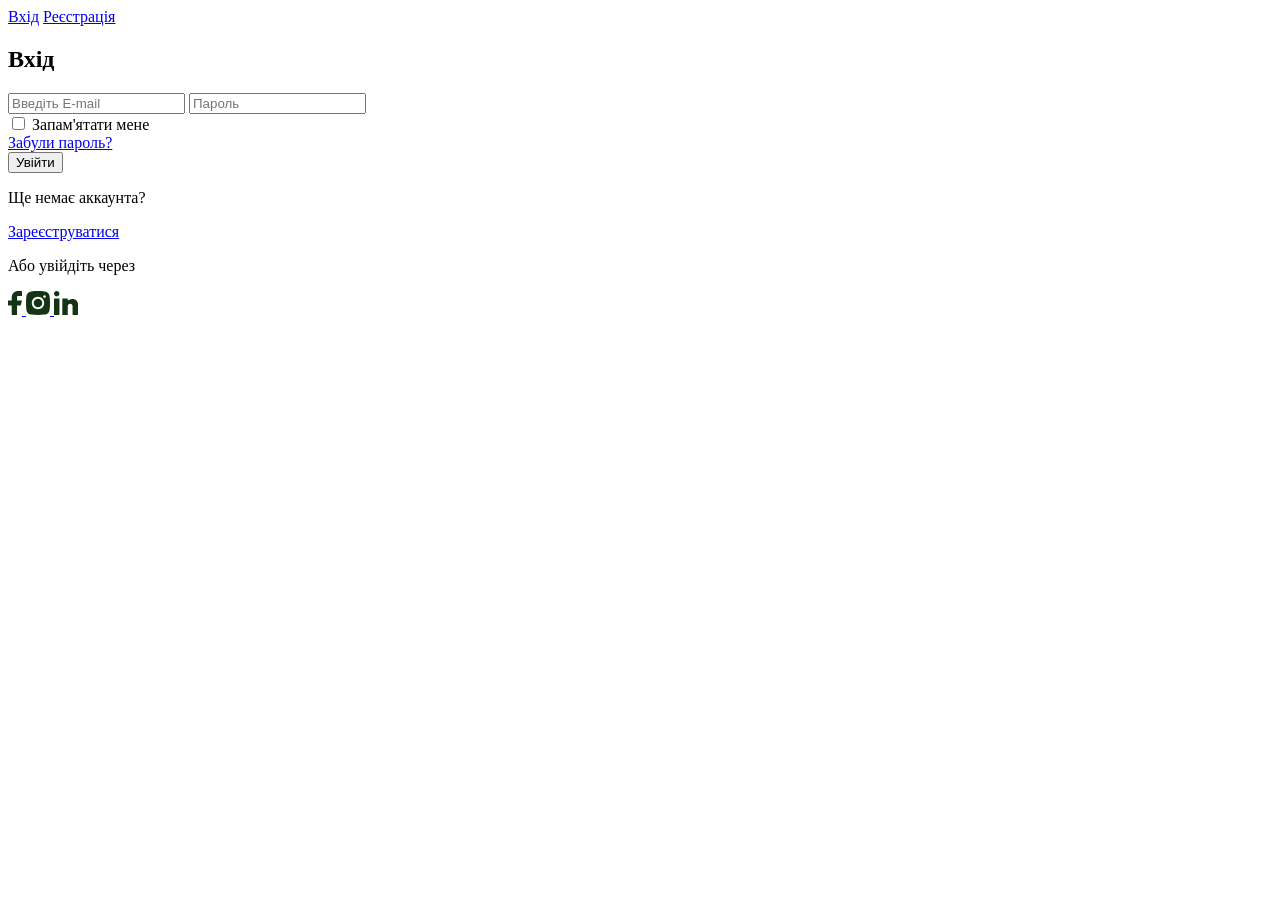
==== commit c76deff0: "form and preloader" ====
--- a/index.html
+++ b/index.html
@@ -1,979 +1,75 @@
 <!DOCTYPE html>
-<html lang="en">
+<html lang="uk">
 <head>
     <meta charset="UTF-8">
     <meta name="viewport" content="width=device-width, initial-scale=1.0">
-    <title>GreenShop</title>
-    <link rel="stylesheet" href="./css/reset.css">
-    <link rel="stylesheet" href="./css/fonts.css">
-    <link rel="stylesheet" href="./css/styles.css">
+    <title>Вхід</title>
+    <link rel="preconnect" href="https://fonts.googleapis.com">
+    <link rel="preconnect" href="https://fonts.gstatic.com" crossorigin>
+    <link href="https://fonts.googleapis.com/css2?family=Roboto&display=swap" rel="stylesheet">
+    <link rel="stylesheet" href="./styles.css">
 </head>
 <body>
-
-    <header class="header">
-        <div class="container">
-            <div class="header__wrapper">
-                <a href="index.html"><img src="./images/logo.svg" alt="logo GREENSHOP"></a>
-                <nav class="header__nav">
-                    <ul class="menu">
-                        <li class="menu__item">
-                            <a href="#">Home</a>
-                        </li>
-                        <li class="menu__item">
-                            <a href="#">Shop</a>
-                        </li>
-                        <li class="menu__item dropdown">
-                            <a href="#">Plant Care</a>
-                            <ul class="submenu">
-                                <li><a href="#">Drainage</a></li>
-                                <li><a href="#">Fungicides</a></li>
-                                <li><a href="#">Fertilizer</a></li>
-                                <li>
-                                    <a href="#">Priming</a>
-                                    <svg width="7" height="10" viewBox="0 0 7 10" fill="none" xmlns="http://www.w3.org/2000/svg">
-                                        <path
-                                            d="M1.14228 0.945805C0.909014 0.730097 0.908201 0.379612 1.14046 0.162973C1.35161 -0.0339699 1.68269 -0.0524979 1.9164 0.107825L1.98337 0.161288L6.79132 4.60737C7.00401 4.80406 7.02336 5.11265 6.84935 5.32969L6.79135 5.39186L1.9834 9.83868C1.75016 10.0544 1.37278 10.0537 1.1405 9.83706C0.929333 9.64013 0.910782 9.33257 1.08439 9.1162L1.14224 9.05423L5.52584 4.99941L1.14228 0.945805Z"
-                                            fill="#3D3D3D" />
-                                    </svg>
-                                    <ul class="submenu">
-                                        <li><a href="#">Universal</a></li>
-                                        <li><a href="#">For Ficus</a></li>
-                                        <li><a href="#">For Cacti</a></li>
-                                        <li><a href="#">For Citrus</a></li>
-                                        <li><a href="#">For those in bloom</a></li>
-                                        <li><a href="#">For Orchids</a></li>
-                                    </ul>
-                                </li>
-                            </ul>
-                        </li>
-                        <li class="menu__item">
-                            <a href="#">Blogs</a>
-                        </li>
-                    </ul>
-                </nav>
-                <div class="header__menu">
-                    <div class="search">
-                        <svg width="20" height="20" viewBox="0 0 20 20" fill="none" xmlns="http://www.w3.org/2000/svg">
-                            <path
-                                d="M14.5656 16.0023C10.5704 19.1859 4.98549 18.3049 2.02729 14.6536C-0.827886 11.1285 -0.64932 6.04314 2.44811 2.82458C5.64856 -0.50074 10.6802 -0.944658 14.3277 1.78316C15.6345 2.76027 16.6104 4.00337 17.246 5.50807C17.8853 7.02151 18.0795 8.59614 17.8578 10.2201C17.6368 11.8365 16.9918 13.2769 15.9423 14.6212C16.0272 14.6767 16.1178 14.7167 16.1827 14.7816C17.3365 15.9305 18.4859 17.0836 19.6397 18.2325C19.9132 18.5047 20.0493 18.8218 19.9682 19.204C19.8071 19.9644 18.9018 20.2579 18.3211 19.7359C18.0489 19.4918 17.7985 19.2227 17.54 18.9642C16.5923 18.0171 15.6451 17.0693 14.6973 16.1221C14.658 16.0847 14.6168 16.0497 14.5656 16.0023ZM15.9529 8.98636C15.9629 5.12659 12.8468 2.00605 8.97825 2.00043C5.12035 1.99481 2.00669 5.09037 1.98983 8.94765C1.97297 12.8168 5.08289 15.9461 8.96326 15.9642C12.8055 15.9823 15.9429 12.8499 15.9529 8.98636Z"
-                                fill="#3D3D3D" />
-                        </svg>
-                    </div>
-                    <div class="basket">
-                        <a href="#">
-                            <svg width="24" height="24" viewBox="0 0 20 20" fill="none" xmlns="http://www.w3.org/2000/svg">
-                                <path
-                                    d="M14.294 16.8745H8.24077C5.65655 16.8745 3.55412 14.7721 3.55412 12.1879V7.38405C3.55412 4.98175 2.35676 2.75813 0.351225 1.4358C-0.00894369 1.19834 -0.108379 0.713895 0.129078 0.353726C0.366535 -0.00648163 0.850939 -0.105956 1.21119 0.131579C2.35606 0.886442 3.28487 1.88204 3.94905 3.02832C4.09258 3.18911 5.24995 4.41584 7.14726 4.41584H16.142C18.596 4.36995 20.5168 6.83267 19.8752 9.20138L18.8397 13.3284C18.3159 15.4163 16.4466 16.8745 14.294 16.8745ZM4.91926 5.53677C5.04912 6.1367 5.11634 6.7553 5.11634 7.38405V12.1879C5.11634 13.9107 6.51796 15.3123 8.24077 15.3123H14.294C15.7291 15.3123 16.9752 14.3401 17.3245 12.9482L18.3599 8.82121C18.7412 7.41373 17.5997 5.95084 16.142 5.97806H7.14722C6.28913 5.97806 5.54224 5.79305 4.91926 5.53677ZM7.85021 19.0226C7.85021 18.4833 7.41307 18.0462 6.87383 18.0462C5.57828 18.0978 5.57942 19.9479 6.87383 19.999C7.41307 19.999 7.85021 19.5618 7.85021 19.0226ZM15.6222 19.0226C15.6222 18.4833 15.1851 18.0462 14.6459 18.0462C13.3503 18.0978 13.3514 19.9479 14.6459 19.999C15.1851 19.999 15.6222 19.5618 15.6222 19.0226ZM16.9231 8.32138C16.9231 7.88998 16.5734 7.54027 16.142 7.54027H7.45966C6.42329 7.58152 6.42407 9.0616 7.45966 9.10249H16.142C16.5734 9.10249 16.9231 8.75279 16.9231 8.32138Z"
-                                    fill="#3D3D3D" />
-                            </svg>
-                        </a>
-                        <div class="basket__quantity">6</div>
-                    </div>
-                    <a href="registration.html" target="_blank" class="header__btn">
-                        <svg width="18" height="18" viewBox="0 0 18 18" fill="none" xmlns="http://www.w3.org/2000/svg">
-                            <path d="M17.1601 9.1006H7.12598" stroke="white" stroke-width="1.5" stroke-linecap="round"
-                                stroke-linejoin="round" />
-                            <path d="M14.7212 6.67059L17.1612 9.10059L14.7212 11.5306" stroke="white" stroke-width="1.5"
-                                stroke-linecap="round" stroke-linejoin="round" />
-                            <path
-                                d="M12.6342 5.35826C12.3592 2.37493 11.2425 1.2916 6.80082 1.2916C0.883322 1.2916 0.883322 3.2166 0.883322 8.99993C0.883322 14.7833 0.883322 16.7083 6.80082 16.7083C11.2425 16.7083 12.3592 15.6249 12.6342 12.6416"
-                                stroke="white" stroke-width="1.5" stroke-linecap="round" stroke-linejoin="round" />
-                        </svg>
-                        <span>Login</span>
-                    </a>
+    <div class="loader_wrapper">
+        <div class="loader"></div>
+    </div>
+    <div class="form-container">
+        <div class="options">
+            <a href="#">Вхід</a>
+            <a href="#" class="non-active">Реєстрація</a>
+        </div>
+        <h2>Вхід</h2>
+        <form action="#">
+            <input type="email" placeholder="Введіть E-mail" name="email" required>
+            <input type="password" placeholder="Пароль" name="password" required>
+            <div class="save_me">
+                <div class="checkbox">
+                    <input type="checkbox" name="check" id="check">
+                    <label for="check">Запам'ятати мене</label>
                 </div>
+                <a href="#">Забули пароль?</a>
             </div>
+            <input type="submit" value="Увійти" required>
+        </form>
+        <div class="registration">
+            <p>Ще немає аккаунта?</p>
+            <a href="#">Зареєструватися</a>
         </div>
-    </header>
-
-    <!-- promo -->
-
-    <section class="promo">
-        <div class="container">
-            <div class="promo__wrapper">
-                <div class="promo__text">
-                    <p class="promo__welcome">Welcome to GreenShop</p>
-                    <h1 class="promo__title">Let’s Make a
-                    Better <span>Planet</span></h1>
-                    <p class="promo__description">We are an online plant shop offering a wide range of cheap and trendy plants. Use our plants to create an unique Urban
-                    Jungle. Order your favorite plants!</p>
-                    <a href="#" class="promo__link">shop now</a>
-                </div>
-            </div>
-        </div>
-    </section>
-
-    <!-- our-products -->
-
-    <div class="our-products">
-        <div class="container">
-            <div class="our-product-wrapper">
-                <aside class="sidebar">
-                    <div class="sidebar-categories">
-                        <h2 class="sidebar-title">Categories</h2>
-                        <ul class="sidebar-menu">
-                            <li>
-                                <a href="#" class="sidebar-link">House Plants
-                                    <div class="quantity">(33)</div>
-                                </a>
-                            </li>
-                            <li>
-                                <a href="#" class="sidebar-link">Potter Plants
-                                    <div class="quantity">(12)</div>
-                                </a>
-                            </li>
-                            <li>
-                                <a href="#" class="sidebar-link">Seeds
-                                    <div class="quantity">(65)</div>
-                                </a>
-                            </li>
-                            <li>
-                                <a href="#" class="sidebar-link">Small Plants
-                                    <div class="quantity">(39)</div>
-                                </a>
-                            </li>
-                            <li>
-                                <a href="#" class="sidebar-link">Big Plants
-                                    <div class="quantity">(23)</div>
-                                </a>
-                            </li>
-                            <li>
-                                <a href="#" class="sidebar-link">Succulents
-                                    <div class="quantity">(17)</div>
-                                </a>
-                            </li>
-                            <li>
-                                <a href="#" class="sidebar-link">Terrariums
-                                    <div class="quantity">(19)</div>
-                                </a>
-                            </li>
-                            <li>
-                                <a href="#" class="sidebar-link">Gardening
-                                    <div class="quantity">(13)</div>
-                                </a>
-                            </li>
-                            <li>
-                                <a href="#" class="sidebar-link">Accessories
-                                    <div class="quantity">(18)</div>
-                                </a>
-                            </li>
-                        </ul>
-                    </div>
-                    <div class="sidebar-size">
-                        <h2 class="sidebar-title">Size</h2>
-                        <ul class="sidebar-menu">
-                            <li>
-                                <a href="#" class="sidebar-link">Small
-                                    <div class="quantity">(119)</div>
-                                </a>
-                            </li>
-                            <li>
-                                <a href="#" class="sidebar-link">Medium
-                                    <div class="quantity">(86)</div>
-                                </a>
-                            </li>
-                            <li>
-                                <a href="#" class="sidebar-link">Large
-                                    <div class="quantity">(78)</div>
-                                </a>
-                            </li>
-                        </ul>
-                    </div>
-                    <a href="#"><img src="./images/banner.png" alt="Sale_Banner"></a>
-                </aside>
-                <div class="main-content">
-                    <div class="product-filter">
-                        <div class="catalog-menu">
-                            <a href="#" class="catalog-link">All Plants</a>
-                            <a href="#" class="catalog-link">New Arrivals</a>
-                            <a href="#" class="catalog-link">Sale</a>
-                        </div>
-                        <div class="catalog-option">
-                            <p>Short by:</p>
-                            <select>
-                                <option>Default sorting</option>
-                                <option>Price, low to high</option>
-                                <option>Price, high to low</option>
-                            </select>
-                        </div>
-                    </div>
-                    <div class="products">
-                        <article>
-                            <div class="product-item-head">
-                                <img src="./images/product_card/img1.png" alt="Barberton Daisy">
-                                <div class="product-icons">
-                                    <a href="#" class="icon_btn">
-                                        <svg width="20" height="20" viewBox="0 0 20 20" fill="none" xmlns="http://www.w3.org/2000/svg">
-                                            <path
-                                                d="M14.294 16.8745H8.24077C5.65655 16.8745 3.55412 14.7721 3.55412 12.1879V7.38405C3.55412 4.98175 2.35676 2.75813 0.351225 1.4358C-0.00894369 1.19834 -0.108379 0.713895 0.129078 0.353726C0.366535 -0.00648163 0.850939 -0.105956 1.21119 0.131579C2.35606 0.886442 3.28487 1.88204 3.94905 3.02832C4.09258 3.18911 5.24995 4.41584 7.14726 4.41584H16.142C18.596 4.36995 20.5168 6.83267 19.8752 9.20138L18.8397 13.3284C18.3159 15.4163 16.4466 16.8745 14.294 16.8745ZM4.91926 5.53677C5.04912 6.1367 5.11634 6.7553 5.11634 7.38405V12.1879C5.11634 13.9107 6.51796 15.3123 8.24077 15.3123H14.294C15.7291 15.3123 16.9752 14.3401 17.3245 12.9482L18.3599 8.82121C18.7412 7.41373 17.5997 5.95084 16.142 5.97806H7.14722C6.28913 5.97806 5.54224 5.79305 4.91926 5.53677ZM7.85021 19.0226C7.85021 18.4833 7.41307 18.0462 6.87383 18.0462C5.57828 18.0978 5.57942 19.9479 6.87383 19.999C7.41307 19.999 7.85021 19.5618 7.85021 19.0226ZM15.6222 19.0226C15.6222 18.4833 15.1851 18.0462 14.6459 18.0462C13.3503 18.0978 13.3514 19.9479 14.6459 19.999C15.1851 19.999 15.6222 19.5618 15.6222 19.0226ZM16.9231 8.32138C16.9231 7.88998 16.5734 7.54027 16.142 7.54027H7.45966C6.42329 7.58152 6.42407 9.0616 7.45966 9.10249H16.142C16.5734 9.10249 16.9231 8.75279 16.9231 8.32138Z"
-                                                fill="#3D3D3D" />
-                                        </svg>
-                                    </a>
-                                    <a href="#" class="icon_btn">
-                                        <svg width="20" height="18" viewBox="0 0 20 18" fill="none" xmlns="http://www.w3.org/2000/svg">
-                                            <path
-                                                d="M10 17.8873C9.71527 17.8873 9.44077 17.7842 9.22684 17.5968C8.41888 16.8903 7.63992 16.2264 6.95267 15.6408L6.94916 15.6377C4.93423 13.9207 3.19427 12.4378 1.98364 10.9771C0.630341 9.34409 0 7.79578 0 6.10434C0 4.46097 0.563507 2.94485 1.58661 1.83508C2.62192 0.712189 4.04251 0.09375 5.58716 0.09375C6.74164 0.09375 7.79892 0.45874 8.72955 1.1785C9.19922 1.54181 9.62494 1.98645 10 2.5051C10.3752 1.98645 10.8008 1.54181 11.2706 1.1785C12.2012 0.45874 13.2585 0.09375 14.413 0.09375C15.9575 0.09375 17.3782 0.712189 18.4135 1.83508C19.4366 2.94485 20 4.46097 20 6.10434C20 7.79578 19.3698 9.34409 18.0165 10.9769C16.8059 12.4378 15.0661 13.9205 13.0515 15.6374C12.363 16.224 11.5828 16.8889 10.773 17.5971C10.5592 17.7842 10.2846 17.8873 10 17.8873ZM5.58716 1.26532C4.37363 1.26532 3.25882 1.74963 2.44781 2.62915C1.62476 3.52194 1.17142 4.75607 1.17142 6.10434C1.17142 7.52692 1.70013 8.79919 2.88559 10.2296C4.03137 11.6122 5.73563 13.0645 7.70889 14.7462L7.71255 14.7492C8.4024 15.3371 9.18442 16.0036 9.99832 16.7153C10.8171 16.0023 11.6003 15.3347 12.2916 14.7458C14.2647 13.0642 15.9688 11.6122 17.1146 10.2296C18.2999 8.79919 18.8286 7.52692 18.8286 6.10434C18.8286 4.75607 18.3752 3.52194 17.5522 2.62915C16.7413 1.74963 15.6264 1.26532 14.413 1.26532C13.524 1.26532 12.7078 1.54791 11.9872 2.10516C11.3449 2.60199 10.8975 3.23004 10.6352 3.66949C10.5003 3.89548 10.2629 4.03036 10 4.03036C9.73709 4.03036 9.49966 3.89548 9.36478 3.66949C9.10263 3.23004 8.65524 2.60199 8.01285 2.10516C7.29218 1.54791 6.47598 1.26532 5.58716 1.26532Z"
-                                                fill="#3D3D3D" />
-                                        </svg>
-                                    </a>
-                                    <a href="#" class="icon_btn">
-                                        <svg width="20" height="20" viewBox="0 0 20 20" fill="none" xmlns="http://www.w3.org/2000/svg">
-                                            <path
-                                                d="M14.5656 16.0023C10.5704 19.1859 4.98549 18.3049 2.02729 14.6536C-0.827886 11.1285 -0.64932 6.04314 2.44811 2.82458C5.64856 -0.50074 10.6802 -0.944658 14.3277 1.78316C15.6345 2.76027 16.6104 4.00337 17.246 5.50807C17.8853 7.02151 18.0795 8.59614 17.8578 10.2201C17.6368 11.8365 16.9918 13.2769 15.9423 14.6212C16.0272 14.6767 16.1178 14.7167 16.1827 14.7816C17.3365 15.9305 18.4859 17.0836 19.6397 18.2325C19.9132 18.5047 20.0493 18.8218 19.9682 19.204C19.8071 19.9644 18.9018 20.2579 18.3211 19.7359C18.0489 19.4918 17.7985 19.2227 17.54 18.9642C16.5923 18.0171 15.6451 17.0693 14.6973 16.1221C14.658 16.0847 14.6168 16.0497 14.5656 16.0023ZM15.9529 8.98636C15.9629 5.12659 12.8468 2.00605 8.97825 2.00043C5.12035 1.99481 2.00669 5.09037 1.98983 8.94765C1.97297 12.8168 5.08289 15.9461 8.96326 15.9642C12.8055 15.9823 15.9429 12.8499 15.9529 8.98636Z"
-                                                fill="#3D3D3D" />
-                                        </svg>
-                                    </a>
-                                </div>
-                            </div>
-                            <div class="product-item-body">
-                                <h3 class="product-name">Barberton Daisy</h3>
-                                <p class="product-price">$119.00</p>
-                            </div>
-                        </article>
-                        <article>
-                            <div class="product-item-head">
-                                <img src="./images/product_card/img2.png" alt="Angel Wing Begonia">
-                                <div class="product-icons">
-                                    <a href="#" class="icon_btn">
-                                        <svg width="20" height="20" viewBox="0 0 20 20" fill="none" xmlns="http://www.w3.org/2000/svg">
-                                            <path
-                                                d="M14.294 16.8745H8.24077C5.65655 16.8745 3.55412 14.7721 3.55412 12.1879V7.38405C3.55412 4.98175 2.35676 2.75813 0.351225 1.4358C-0.00894369 1.19834 -0.108379 0.713895 0.129078 0.353726C0.366535 -0.00648163 0.850939 -0.105956 1.21119 0.131579C2.35606 0.886442 3.28487 1.88204 3.94905 3.02832C4.09258 3.18911 5.24995 4.41584 7.14726 4.41584H16.142C18.596 4.36995 20.5168 6.83267 19.8752 9.20138L18.8397 13.3284C18.3159 15.4163 16.4466 16.8745 14.294 16.8745ZM4.91926 5.53677C5.04912 6.1367 5.11634 6.7553 5.11634 7.38405V12.1879C5.11634 13.9107 6.51796 15.3123 8.24077 15.3123H14.294C15.7291 15.3123 16.9752 14.3401 17.3245 12.9482L18.3599 8.82121C18.7412 7.41373 17.5997 5.95084 16.142 5.97806H7.14722C6.28913 5.97806 5.54224 5.79305 4.91926 5.53677ZM7.85021 19.0226C7.85021 18.4833 7.41307 18.0462 6.87383 18.0462C5.57828 18.0978 5.57942 19.9479 6.87383 19.999C7.41307 19.999 7.85021 19.5618 7.85021 19.0226ZM15.6222 19.0226C15.6222 18.4833 15.1851 18.0462 14.6459 18.0462C13.3503 18.0978 13.3514 19.9479 14.6459 19.999C15.1851 19.999 15.6222 19.5618 15.6222 19.0226ZM16.9231 8.32138C16.9231 7.88998 16.5734 7.54027 16.142 7.54027H7.45966C6.42329 7.58152 6.42407 9.0616 7.45966 9.10249H16.142C16.5734 9.10249 16.9231 8.75279 16.9231 8.32138Z"
-                                                fill="#3D3D3D" />
-                                        </svg>
-                                    </a>
-                                    <a href="#" class="icon_btn">
-                                        <svg width="20" height="18" viewBox="0 0 20 18" fill="none" xmlns="http://www.w3.org/2000/svg">
-                                            <path
-                                                d="M10 17.8873C9.71527 17.8873 9.44077 17.7842 9.22684 17.5968C8.41888 16.8903 7.63992 16.2264 6.95267 15.6408L6.94916 15.6377C4.93423 13.9207 3.19427 12.4378 1.98364 10.9771C0.630341 9.34409 0 7.79578 0 6.10434C0 4.46097 0.563507 2.94485 1.58661 1.83508C2.62192 0.712189 4.04251 0.09375 5.58716 0.09375C6.74164 0.09375 7.79892 0.45874 8.72955 1.1785C9.19922 1.54181 9.62494 1.98645 10 2.5051C10.3752 1.98645 10.8008 1.54181 11.2706 1.1785C12.2012 0.45874 13.2585 0.09375 14.413 0.09375C15.9575 0.09375 17.3782 0.712189 18.4135 1.83508C19.4366 2.94485 20 4.46097 20 6.10434C20 7.79578 19.3698 9.34409 18.0165 10.9769C16.8059 12.4378 15.0661 13.9205 13.0515 15.6374C12.363 16.224 11.5828 16.8889 10.773 17.5971C10.5592 17.7842 10.2846 17.8873 10 17.8873ZM5.58716 1.26532C4.37363 1.26532 3.25882 1.74963 2.44781 2.62915C1.62476 3.52194 1.17142 4.75607 1.17142 6.10434C1.17142 7.52692 1.70013 8.79919 2.88559 10.2296C4.03137 11.6122 5.73563 13.0645 7.70889 14.7462L7.71255 14.7492C8.4024 15.3371 9.18442 16.0036 9.99832 16.7153C10.8171 16.0023 11.6003 15.3347 12.2916 14.7458C14.2647 13.0642 15.9688 11.6122 17.1146 10.2296C18.2999 8.79919 18.8286 7.52692 18.8286 6.10434C18.8286 4.75607 18.3752 3.52194 17.5522 2.62915C16.7413 1.74963 15.6264 1.26532 14.413 1.26532C13.524 1.26532 12.7078 1.54791 11.9872 2.10516C11.3449 2.60199 10.8975 3.23004 10.6352 3.66949C10.5003 3.89548 10.2629 4.03036 10 4.03036C9.73709 4.03036 9.49966 3.89548 9.36478 3.66949C9.10263 3.23004 8.65524 2.60199 8.01285 2.10516C7.29218 1.54791 6.47598 1.26532 5.58716 1.26532Z"
-                                                fill="#3D3D3D" />
-                                        </svg>
-                                    </a>
-                                    <a href="#" class="icon_btn">
-                                        <svg width="20" height="20" viewBox="0 0 20 20" fill="none" xmlns="http://www.w3.org/2000/svg">
-                                            <path
-                                                d="M14.5656 16.0023C10.5704 19.1859 4.98549 18.3049 2.02729 14.6536C-0.827886 11.1285 -0.64932 6.04314 2.44811 2.82458C5.64856 -0.50074 10.6802 -0.944658 14.3277 1.78316C15.6345 2.76027 16.6104 4.00337 17.246 5.50807C17.8853 7.02151 18.0795 8.59614 17.8578 10.2201C17.6368 11.8365 16.9918 13.2769 15.9423 14.6212C16.0272 14.6767 16.1178 14.7167 16.1827 14.7816C17.3365 15.9305 18.4859 17.0836 19.6397 18.2325C19.9132 18.5047 20.0493 18.8218 19.9682 19.204C19.8071 19.9644 18.9018 20.2579 18.3211 19.7359C18.0489 19.4918 17.7985 19.2227 17.54 18.9642C16.5923 18.0171 15.6451 17.0693 14.6973 16.1221C14.658 16.0847 14.6168 16.0497 14.5656 16.0023ZM15.9529 8.98636C15.9629 5.12659 12.8468 2.00605 8.97825 2.00043C5.12035 1.99481 2.00669 5.09037 1.98983 8.94765C1.97297 12.8168 5.08289 15.9461 8.96326 15.9642C12.8055 15.9823 15.9429 12.8499 15.9529 8.98636Z"
-                                                fill="#3D3D3D" />
-                                        </svg>
-                                    </a>
-                                </div>
-                            </div>
-                            <div class="product-item-body">
-                                <h3 class="product-name">Angel Wing Begonia</h3>
-                                <p class="product-price">$169.00</p>
-                            </div>
-                        </article>
-                        <article>
-                            <div class="product-item-head">
-                                <img src="./images/product_card/img3.png" alt="African Violet">
-                                <div class="product-sale">13% off</div>
-                                <div class="product-icons">
-                                    <a href="#" class="icon_btn">
-                                        <svg width="20" height="20" viewBox="0 0 20 20" fill="none" xmlns="http://www.w3.org/2000/svg">
-                                            <path
-                                                d="M14.294 16.8745H8.24077C5.65655 16.8745 3.55412 14.7721 3.55412 12.1879V7.38405C3.55412 4.98175 2.35676 2.75813 0.351225 1.4358C-0.00894369 1.19834 -0.108379 0.713895 0.129078 0.353726C0.366535 -0.00648163 0.850939 -0.105956 1.21119 0.131579C2.35606 0.886442 3.28487 1.88204 3.94905 3.02832C4.09258 3.18911 5.24995 4.41584 7.14726 4.41584H16.142C18.596 4.36995 20.5168 6.83267 19.8752 9.20138L18.8397 13.3284C18.3159 15.4163 16.4466 16.8745 14.294 16.8745ZM4.91926 5.53677C5.04912 6.1367 5.11634 6.7553 5.11634 7.38405V12.1879C5.11634 13.9107 6.51796 15.3123 8.24077 15.3123H14.294C15.7291 15.3123 16.9752 14.3401 17.3245 12.9482L18.3599 8.82121C18.7412 7.41373 17.5997 5.95084 16.142 5.97806H7.14722C6.28913 5.97806 5.54224 5.79305 4.91926 5.53677ZM7.85021 19.0226C7.85021 18.4833 7.41307 18.0462 6.87383 18.0462C5.57828 18.0978 5.57942 19.9479 6.87383 19.999C7.41307 19.999 7.85021 19.5618 7.85021 19.0226ZM15.6222 19.0226C15.6222 18.4833 15.1851 18.0462 14.6459 18.0462C13.3503 18.0978 13.3514 19.9479 14.6459 19.999C15.1851 19.999 15.6222 19.5618 15.6222 19.0226ZM16.9231 8.32138C16.9231 7.88998 16.5734 7.54027 16.142 7.54027H7.45966C6.42329 7.58152 6.42407 9.0616 7.45966 9.10249H16.142C16.5734 9.10249 16.9231 8.75279 16.9231 8.32138Z"
-                                                fill="#3D3D3D" />
-                                        </svg>
-                                    </a>
-                                    <a href="#" class="icon_btn">
-                                        <svg width="20" height="18" viewBox="0 0 20 18" fill="none" xmlns="http://www.w3.org/2000/svg">
-                                            <path
-                                                d="M10 17.8873C9.71527 17.8873 9.44077 17.7842 9.22684 17.5968C8.41888 16.8903 7.63992 16.2264 6.95267 15.6408L6.94916 15.6377C4.93423 13.9207 3.19427 12.4378 1.98364 10.9771C0.630341 9.34409 0 7.79578 0 6.10434C0 4.46097 0.563507 2.94485 1.58661 1.83508C2.62192 0.712189 4.04251 0.09375 5.58716 0.09375C6.74164 0.09375 7.79892 0.45874 8.72955 1.1785C9.19922 1.54181 9.62494 1.98645 10 2.5051C10.3752 1.98645 10.8008 1.54181 11.2706 1.1785C12.2012 0.45874 13.2585 0.09375 14.413 0.09375C15.9575 0.09375 17.3782 0.712189 18.4135 1.83508C19.4366 2.94485 20 4.46097 20 6.10434C20 7.79578 19.3698 9.34409 18.0165 10.9769C16.8059 12.4378 15.0661 13.9205 13.0515 15.6374C12.363 16.224 11.5828 16.8889 10.773 17.5971C10.5592 17.7842 10.2846 17.8873 10 17.8873ZM5.58716 1.26532C4.37363 1.26532 3.25882 1.74963 2.44781 2.62915C1.62476 3.52194 1.17142 4.75607 1.17142 6.10434C1.17142 7.52692 1.70013 8.79919 2.88559 10.2296C4.03137 11.6122 5.73563 13.0645 7.70889 14.7462L7.71255 14.7492C8.4024 15.3371 9.18442 16.0036 9.99832 16.7153C10.8171 16.0023 11.6003 15.3347 12.2916 14.7458C14.2647 13.0642 15.9688 11.6122 17.1146 10.2296C18.2999 8.79919 18.8286 7.52692 18.8286 6.10434C18.8286 4.75607 18.3752 3.52194 17.5522 2.62915C16.7413 1.74963 15.6264 1.26532 14.413 1.26532C13.524 1.26532 12.7078 1.54791 11.9872 2.10516C11.3449 2.60199 10.8975 3.23004 10.6352 3.66949C10.5003 3.89548 10.2629 4.03036 10 4.03036C9.73709 4.03036 9.49966 3.89548 9.36478 3.66949C9.10263 3.23004 8.65524 2.60199 8.01285 2.10516C7.29218 1.54791 6.47598 1.26532 5.58716 1.26532Z"
-                                                fill="#3D3D3D" />
-                                        </svg>
-                                    </a>
-                                    <a href="#" class="icon_btn">
-                                        <svg width="20" height="20" viewBox="0 0 20 20" fill="none" xmlns="http://www.w3.org/2000/svg">
-                                            <path
-                                                d="M14.5656 16.0023C10.5704 19.1859 4.98549 18.3049 2.02729 14.6536C-0.827886 11.1285 -0.64932 6.04314 2.44811 2.82458C5.64856 -0.50074 10.6802 -0.944658 14.3277 1.78316C15.6345 2.76027 16.6104 4.00337 17.246 5.50807C17.8853 7.02151 18.0795 8.59614 17.8578 10.2201C17.6368 11.8365 16.9918 13.2769 15.9423 14.6212C16.0272 14.6767 16.1178 14.7167 16.1827 14.7816C17.3365 15.9305 18.4859 17.0836 19.6397 18.2325C19.9132 18.5047 20.0493 18.8218 19.9682 19.204C19.8071 19.9644 18.9018 20.2579 18.3211 19.7359C18.0489 19.4918 17.7985 19.2227 17.54 18.9642C16.5923 18.0171 15.6451 17.0693 14.6973 16.1221C14.658 16.0847 14.6168 16.0497 14.5656 16.0023ZM15.9529 8.98636C15.9629 5.12659 12.8468 2.00605 8.97825 2.00043C5.12035 1.99481 2.00669 5.09037 1.98983 8.94765C1.97297 12.8168 5.08289 15.9461 8.96326 15.9642C12.8055 15.9823 15.9429 12.8499 15.9529 8.98636Z"
-                                                fill="#3D3D3D" />
-                                        </svg>
-                                    </a>
-                                </div>
-                            </div>
-                            <div class="product-item-body">
-                                <h3 class="product-name">African Violet</h3>
-                                <div class="product-value">
-                                    <p class="product-price">$199.00</p>
-                                    <p class="product-price-old">$229.00</p>
-                                </div>
-                            </div>
-                        </article>
-                        <article>
-                            <div class="product-item-head">
-                                <img src="./images/product_card/img4.png" alt="Beach Spider Lily">
-                                <div class="product-sale">15% off</div>
-                                <div class="product-icons">
-                                    <a href="#" class="icon_btn">
-                                        <svg width="20" height="20" viewBox="0 0 20 20" fill="none" xmlns="http://www.w3.org/2000/svg">
-                                            <path
-                                                d="M14.294 16.8745H8.24077C5.65655 16.8745 3.55412 14.7721 3.55412 12.1879V7.38405C3.55412 4.98175 2.35676 2.75813 0.351225 1.4358C-0.00894369 1.19834 -0.108379 0.713895 0.129078 0.353726C0.366535 -0.00648163 0.850939 -0.105956 1.21119 0.131579C2.35606 0.886442 3.28487 1.88204 3.94905 3.02832C4.09258 3.18911 5.24995 4.41584 7.14726 4.41584H16.142C18.596 4.36995 20.5168 6.83267 19.8752 9.20138L18.8397 13.3284C18.3159 15.4163 16.4466 16.8745 14.294 16.8745ZM4.91926 5.53677C5.04912 6.1367 5.11634 6.7553 5.11634 7.38405V12.1879C5.11634 13.9107 6.51796 15.3123 8.24077 15.3123H14.294C15.7291 15.3123 16.9752 14.3401 17.3245 12.9482L18.3599 8.82121C18.7412 7.41373 17.5997 5.95084 16.142 5.97806H7.14722C6.28913 5.97806 5.54224 5.79305 4.91926 5.53677ZM7.85021 19.0226C7.85021 18.4833 7.41307 18.0462 6.87383 18.0462C5.57828 18.0978 5.57942 19.9479 6.87383 19.999C7.41307 19.999 7.85021 19.5618 7.85021 19.0226ZM15.6222 19.0226C15.6222 18.4833 15.1851 18.0462 14.6459 18.0462C13.3503 18.0978 13.3514 19.9479 14.6459 19.999C15.1851 19.999 15.6222 19.5618 15.6222 19.0226ZM16.9231 8.32138C16.9231 7.88998 16.5734 7.54027 16.142 7.54027H7.45966C6.42329 7.58152 6.42407 9.0616 7.45966 9.10249H16.142C16.5734 9.10249 16.9231 8.75279 16.9231 8.32138Z"
-                                                fill="#3D3D3D" />
-                                        </svg>
-                                    </a>
-                                    <a href="#" class="icon_btn">
-                                        <svg width="20" height="18" viewBox="0 0 20 18" fill="none" xmlns="http://www.w3.org/2000/svg">
-                                            <path
-                                                d="M10 17.8873C9.71527 17.8873 9.44077 17.7842 9.22684 17.5968C8.41888 16.8903 7.63992 16.2264 6.95267 15.6408L6.94916 15.6377C4.93423 13.9207 3.19427 12.4378 1.98364 10.9771C0.630341 9.34409 0 7.79578 0 6.10434C0 4.46097 0.563507 2.94485 1.58661 1.83508C2.62192 0.712189 4.04251 0.09375 5.58716 0.09375C6.74164 0.09375 7.79892 0.45874 8.72955 1.1785C9.19922 1.54181 9.62494 1.98645 10 2.5051C10.3752 1.98645 10.8008 1.54181 11.2706 1.1785C12.2012 0.45874 13.2585 0.09375 14.413 0.09375C15.9575 0.09375 17.3782 0.712189 18.4135 1.83508C19.4366 2.94485 20 4.46097 20 6.10434C20 7.79578 19.3698 9.34409 18.0165 10.9769C16.8059 12.4378 15.0661 13.9205 13.0515 15.6374C12.363 16.224 11.5828 16.8889 10.773 17.5971C10.5592 17.7842 10.2846 17.8873 10 17.8873ZM5.58716 1.26532C4.37363 1.26532 3.25882 1.74963 2.44781 2.62915C1.62476 3.52194 1.17142 4.75607 1.17142 6.10434C1.17142 7.52692 1.70013 8.79919 2.88559 10.2296C4.03137 11.6122 5.73563 13.0645 7.70889 14.7462L7.71255 14.7492C8.4024 15.3371 9.18442 16.0036 9.99832 16.7153C10.8171 16.0023 11.6003 15.3347 12.2916 14.7458C14.2647 13.0642 15.9688 11.6122 17.1146 10.2296C18.2999 8.79919 18.8286 7.52692 18.8286 6.10434C18.8286 4.75607 18.3752 3.52194 17.5522 2.62915C16.7413 1.74963 15.6264 1.26532 14.413 1.26532C13.524 1.26532 12.7078 1.54791 11.9872 2.10516C11.3449 2.60199 10.8975 3.23004 10.6352 3.66949C10.5003 3.89548 10.2629 4.03036 10 4.03036C9.73709 4.03036 9.49966 3.89548 9.36478 3.66949C9.10263 3.23004 8.65524 2.60199 8.01285 2.10516C7.29218 1.54791 6.47598 1.26532 5.58716 1.26532Z"
-                                                fill="#3D3D3D" />
-                                        </svg>
-                                    </a>
-                                    <a href="#" class="icon_btn">
-                                        <svg width="20" height="20" viewBox="0 0 20 20" fill="none" xmlns="http://www.w3.org/2000/svg">
-                                            <path
-                                                d="M14.5656 16.0023C10.5704 19.1859 4.98549 18.3049 2.02729 14.6536C-0.827886 11.1285 -0.64932 6.04314 2.44811 2.82458C5.64856 -0.50074 10.6802 -0.944658 14.3277 1.78316C15.6345 2.76027 16.6104 4.00337 17.246 5.50807C17.8853 7.02151 18.0795 8.59614 17.8578 10.2201C17.6368 11.8365 16.9918 13.2769 15.9423 14.6212C16.0272 14.6767 16.1178 14.7167 16.1827 14.7816C17.3365 15.9305 18.4859 17.0836 19.6397 18.2325C19.9132 18.5047 20.0493 18.8218 19.9682 19.204C19.8071 19.9644 18.9018 20.2579 18.3211 19.7359C18.0489 19.4918 17.7985 19.2227 17.54 18.9642C16.5923 18.0171 15.6451 17.0693 14.6973 16.1221C14.658 16.0847 14.6168 16.0497 14.5656 16.0023ZM15.9529 8.98636C15.9629 5.12659 12.8468 2.00605 8.97825 2.00043C5.12035 1.99481 2.00669 5.09037 1.98983 8.94765C1.97297 12.8168 5.08289 15.9461 8.96326 15.9642C12.8055 15.9823 15.9429 12.8499 15.9529 8.98636Z"
-                                                fill="#3D3D3D" />
-                                        </svg>
-                                    </a>
-                                </div>
-                            </div>
-                            <div class="product-item-body">
-                                <h3 class="product-name">Beach Spider Lily</h3>
-                                <div class="product-value">
-                                    <p class="product-price">$129.00</p>
-                                    <p class="product-price-old">$149.00</p>
-                                </div>
-                            </div>
-                        </article>
-                        <article>
-                            <div class="product-item-head">
-                                <img src="./images/product_card/img5.png" alt="Blushing Bromeliad">
-                                <div class="product-sale">15% off</div>
-                                <div class="product-icons">
-                                    <a href="#" class="icon_btn">
-                                        <svg width="20" height="20" viewBox="0 0 20 20" fill="none" xmlns="http://www.w3.org/2000/svg">
-                                            <path
-                                                d="M14.294 16.8745H8.24077C5.65655 16.8745 3.55412 14.7721 3.55412 12.1879V7.38405C3.55412 4.98175 2.35676 2.75813 0.351225 1.4358C-0.00894369 1.19834 -0.108379 0.713895 0.129078 0.353726C0.366535 -0.00648163 0.850939 -0.105956 1.21119 0.131579C2.35606 0.886442 3.28487 1.88204 3.94905 3.02832C4.09258 3.18911 5.24995 4.41584 7.14726 4.41584H16.142C18.596 4.36995 20.5168 6.83267 19.8752 9.20138L18.8397 13.3284C18.3159 15.4163 16.4466 16.8745 14.294 16.8745ZM4.91926 5.53677C5.04912 6.1367 5.11634 6.7553 5.11634 7.38405V12.1879C5.11634 13.9107 6.51796 15.3123 8.24077 15.3123H14.294C15.7291 15.3123 16.9752 14.3401 17.3245 12.9482L18.3599 8.82121C18.7412 7.41373 17.5997 5.95084 16.142 5.97806H7.14722C6.28913 5.97806 5.54224 5.79305 4.91926 5.53677ZM7.85021 19.0226C7.85021 18.4833 7.41307 18.0462 6.87383 18.0462C5.57828 18.0978 5.57942 19.9479 6.87383 19.999C7.41307 19.999 7.85021 19.5618 7.85021 19.0226ZM15.6222 19.0226C15.6222 18.4833 15.1851 18.0462 14.6459 18.0462C13.3503 18.0978 13.3514 19.9479 14.6459 19.999C15.1851 19.999 15.6222 19.5618 15.6222 19.0226ZM16.9231 8.32138C16.9231 7.88998 16.5734 7.54027 16.142 7.54027H7.45966C6.42329 7.58152 6.42407 9.0616 7.45966 9.10249H16.142C16.5734 9.10249 16.9231 8.75279 16.9231 8.32138Z"
-                                                fill="#3D3D3D" />
-                                        </svg>
-                                    </a>
-                                    <a href="#" class="icon_btn">
-                                        <svg width="20" height="18" viewBox="0 0 20 18" fill="none" xmlns="http://www.w3.org/2000/svg">
-                                            <path
-                                                d="M10 17.8873C9.71527 17.8873 9.44077 17.7842 9.22684 17.5968C8.41888 16.8903 7.63992 16.2264 6.95267 15.6408L6.94916 15.6377C4.93423 13.9207 3.19427 12.4378 1.98364 10.9771C0.630341 9.34409 0 7.79578 0 6.10434C0 4.46097 0.563507 2.94485 1.58661 1.83508C2.62192 0.712189 4.04251 0.09375 5.58716 0.09375C6.74164 0.09375 7.79892 0.45874 8.72955 1.1785C9.19922 1.54181 9.62494 1.98645 10 2.5051C10.3752 1.98645 10.8008 1.54181 11.2706 1.1785C12.2012 0.45874 13.2585 0.09375 14.413 0.09375C15.9575 0.09375 17.3782 0.712189 18.4135 1.83508C19.4366 2.94485 20 4.46097 20 6.10434C20 7.79578 19.3698 9.34409 18.0165 10.9769C16.8059 12.4378 15.0661 13.9205 13.0515 15.6374C12.363 16.224 11.5828 16.8889 10.773 17.5971C10.5592 17.7842 10.2846 17.8873 10 17.8873ZM5.58716 1.26532C4.37363 1.26532 3.25882 1.74963 2.44781 2.62915C1.62476 3.52194 1.17142 4.75607 1.17142 6.10434C1.17142 7.52692 1.70013 8.79919 2.88559 10.2296C4.03137 11.6122 5.73563 13.0645 7.70889 14.7462L7.71255 14.7492C8.4024 15.3371 9.18442 16.0036 9.99832 16.7153C10.8171 16.0023 11.6003 15.3347 12.2916 14.7458C14.2647 13.0642 15.9688 11.6122 17.1146 10.2296C18.2999 8.79919 18.8286 7.52692 18.8286 6.10434C18.8286 4.75607 18.3752 3.52194 17.5522 2.62915C16.7413 1.74963 15.6264 1.26532 14.413 1.26532C13.524 1.26532 12.7078 1.54791 11.9872 2.10516C11.3449 2.60199 10.8975 3.23004 10.6352 3.66949C10.5003 3.89548 10.2629 4.03036 10 4.03036C9.73709 4.03036 9.49966 3.89548 9.36478 3.66949C9.10263 3.23004 8.65524 2.60199 8.01285 2.10516C7.29218 1.54791 6.47598 1.26532 5.58716 1.26532Z"
-                                                fill="#3D3D3D" />
-                                        </svg>
-                                    </a>
-                                    <a href="#" class="icon_btn">
-                                        <svg width="20" height="20" viewBox="0 0 20 20" fill="none" xmlns="http://www.w3.org/2000/svg">
-                                            <path
-                                                d="M14.5656 16.0023C10.5704 19.1859 4.98549 18.3049 2.02729 14.6536C-0.827886 11.1285 -0.64932 6.04314 2.44811 2.82458C5.64856 -0.50074 10.6802 -0.944658 14.3277 1.78316C15.6345 2.76027 16.6104 4.00337 17.246 5.50807C17.8853 7.02151 18.0795 8.59614 17.8578 10.2201C17.6368 11.8365 16.9918 13.2769 15.9423 14.6212C16.0272 14.6767 16.1178 14.7167 16.1827 14.7816C17.3365 15.9305 18.4859 17.0836 19.6397 18.2325C19.9132 18.5047 20.0493 18.8218 19.9682 19.204C19.8071 19.9644 18.9018 20.2579 18.3211 19.7359C18.0489 19.4918 17.7985 19.2227 17.54 18.9642C16.5923 18.0171 15.6451 17.0693 14.6973 16.1221C14.658 16.0847 14.6168 16.0497 14.5656 16.0023ZM15.9529 8.98636C15.9629 5.12659 12.8468 2.00605 8.97825 2.00043C5.12035 1.99481 2.00669 5.09037 1.98983 8.94765C1.97297 12.8168 5.08289 15.9461 8.96326 15.9642C12.8055 15.9823 15.9429 12.8499 15.9529 8.98636Z"
-                                                fill="#3D3D3D" />
-                                        </svg>
-                                    </a>
-                                </div>
-                            </div>
-                            <div class="product-item-body">
-                                <h3 class="product-name">Blushing Bromeliad</h3>
-                                <div class="product-value">
-                                    <p class="product-price">$139.00</p>
-                                    <p class="product-price-old">$159.00</p>
-                                </div>
-                            </div>
-                        </article>
-                        <article>
-                            <div class="product-item-head">
-                                <img src="./images/product_card/img6.png" alt="Aluminum Plant">
-                                <div class="product-icons">
-                                    <a href="#" class="icon_btn">
-                                        <svg width="20" height="20" viewBox="0 0 20 20" fill="none" xmlns="http://www.w3.org/2000/svg">
-                                            <path
-                                                d="M14.294 16.8745H8.24077C5.65655 16.8745 3.55412 14.7721 3.55412 12.1879V7.38405C3.55412 4.98175 2.35676 2.75813 0.351225 1.4358C-0.00894369 1.19834 -0.108379 0.713895 0.129078 0.353726C0.366535 -0.00648163 0.850939 -0.105956 1.21119 0.131579C2.35606 0.886442 3.28487 1.88204 3.94905 3.02832C4.09258 3.18911 5.24995 4.41584 7.14726 4.41584H16.142C18.596 4.36995 20.5168 6.83267 19.8752 9.20138L18.8397 13.3284C18.3159 15.4163 16.4466 16.8745 14.294 16.8745ZM4.91926 5.53677C5.04912 6.1367 5.11634 6.7553 5.11634 7.38405V12.1879C5.11634 13.9107 6.51796 15.3123 8.24077 15.3123H14.294C15.7291 15.3123 16.9752 14.3401 17.3245 12.9482L18.3599 8.82121C18.7412 7.41373 17.5997 5.95084 16.142 5.97806H7.14722C6.28913 5.97806 5.54224 5.79305 4.91926 5.53677ZM7.85021 19.0226C7.85021 18.4833 7.41307 18.0462 6.87383 18.0462C5.57828 18.0978 5.57942 19.9479 6.87383 19.999C7.41307 19.999 7.85021 19.5618 7.85021 19.0226ZM15.6222 19.0226C15.6222 18.4833 15.1851 18.0462 14.6459 18.0462C13.3503 18.0978 13.3514 19.9479 14.6459 19.999C15.1851 19.999 15.6222 19.5618 15.6222 19.0226ZM16.9231 8.32138C16.9231 7.88998 16.5734 7.54027 16.142 7.54027H7.45966C6.42329 7.58152 6.42407 9.0616 7.45966 9.10249H16.142C16.5734 9.10249 16.9231 8.75279 16.9231 8.32138Z"
-                                                fill="#3D3D3D" />
-                                        </svg>
-                                    </a>
-                                    <a href="#" class="icon_btn">
-                                        <svg width="20" height="18" viewBox="0 0 20 18" fill="none" xmlns="http://www.w3.org/2000/svg">
-                                            <path
-                                                d="M10 17.8873C9.71527 17.8873 9.44077 17.7842 9.22684 17.5968C8.41888 16.8903 7.63992 16.2264 6.95267 15.6408L6.94916 15.6377C4.93423 13.9207 3.19427 12.4378 1.98364 10.9771C0.630341 9.34409 0 7.79578 0 6.10434C0 4.46097 0.563507 2.94485 1.58661 1.83508C2.62192 0.712189 4.04251 0.09375 5.58716 0.09375C6.74164 0.09375 7.79892 0.45874 8.72955 1.1785C9.19922 1.54181 9.62494 1.98645 10 2.5051C10.3752 1.98645 10.8008 1.54181 11.2706 1.1785C12.2012 0.45874 13.2585 0.09375 14.413 0.09375C15.9575 0.09375 17.3782 0.712189 18.4135 1.83508C19.4366 2.94485 20 4.46097 20 6.10434C20 7.79578 19.3698 9.34409 18.0165 10.9769C16.8059 12.4378 15.0661 13.9205 13.0515 15.6374C12.363 16.224 11.5828 16.8889 10.773 17.5971C10.5592 17.7842 10.2846 17.8873 10 17.8873ZM5.58716 1.26532C4.37363 1.26532 3.25882 1.74963 2.44781 2.62915C1.62476 3.52194 1.17142 4.75607 1.17142 6.10434C1.17142 7.52692 1.70013 8.79919 2.88559 10.2296C4.03137 11.6122 5.73563 13.0645 7.70889 14.7462L7.71255 14.7492C8.4024 15.3371 9.18442 16.0036 9.99832 16.7153C10.8171 16.0023 11.6003 15.3347 12.2916 14.7458C14.2647 13.0642 15.9688 11.6122 17.1146 10.2296C18.2999 8.79919 18.8286 7.52692 18.8286 6.10434C18.8286 4.75607 18.3752 3.52194 17.5522 2.62915C16.7413 1.74963 15.6264 1.26532 14.413 1.26532C13.524 1.26532 12.7078 1.54791 11.9872 2.10516C11.3449 2.60199 10.8975 3.23004 10.6352 3.66949C10.5003 3.89548 10.2629 4.03036 10 4.03036C9.73709 4.03036 9.49966 3.89548 9.36478 3.66949C9.10263 3.23004 8.65524 2.60199 8.01285 2.10516C7.29218 1.54791 6.47598 1.26532 5.58716 1.26532Z"
-                                                fill="#3D3D3D" />
-                                        </svg>
-                                    </a>
-                                    <a href="#" class="icon_btn">
-                                        <svg width="20" height="20" viewBox="0 0 20 20" fill="none" xmlns="http://www.w3.org/2000/svg">
-                                            <path
-                                                d="M14.5656 16.0023C10.5704 19.1859 4.98549 18.3049 2.02729 14.6536C-0.827886 11.1285 -0.64932 6.04314 2.44811 2.82458C5.64856 -0.50074 10.6802 -0.944658 14.3277 1.78316C15.6345 2.76027 16.6104 4.00337 17.246 5.50807C17.8853 7.02151 18.0795 8.59614 17.8578 10.2201C17.6368 11.8365 16.9918 13.2769 15.9423 14.6212C16.0272 14.6767 16.1178 14.7167 16.1827 14.7816C17.3365 15.9305 18.4859 17.0836 19.6397 18.2325C19.9132 18.5047 20.0493 18.8218 19.9682 19.204C19.8071 19.9644 18.9018 20.2579 18.3211 19.7359C18.0489 19.4918 17.7985 19.2227 17.54 18.9642C16.5923 18.0171 15.6451 17.0693 14.6973 16.1221C14.658 16.0847 14.6168 16.0497 14.5656 16.0023ZM15.9529 8.98636C15.9629 5.12659 12.8468 2.00605 8.97825 2.00043C5.12035 1.99481 2.00669 5.09037 1.98983 8.94765C1.97297 12.8168 5.08289 15.9461 8.96326 15.9642C12.8055 15.9823 15.9429 12.8499 15.9529 8.98636Z"
-                                                fill="#3D3D3D" />
-                                        </svg>
-                                    </a>
-                                </div>
-                            </div>
-                            <div class="product-item-body">
-                                <h3 class="product-name">Aluminum Plant</h3>
-                                <p class="product-price">$179.00</p>
-                            </div>
-                        </article>
-                        <article>
-                            <div class="product-item-head">
-                                <img src="./images/product_card/img7.png" alt="Bird's Nest Fern">
-                                <div class="product-icons">
-                                    <a href="#" class="icon_btn">
-                                        <svg width="20" height="20" viewBox="0 0 20 20" fill="none" xmlns="http://www.w3.org/2000/svg">
-                                            <path
-                                                d="M14.294 16.8745H8.24077C5.65655 16.8745 3.55412 14.7721 3.55412 12.1879V7.38405C3.55412 4.98175 2.35676 2.75813 0.351225 1.4358C-0.00894369 1.19834 -0.108379 0.713895 0.129078 0.353726C0.366535 -0.00648163 0.850939 -0.105956 1.21119 0.131579C2.35606 0.886442 3.28487 1.88204 3.94905 3.02832C4.09258 3.18911 5.24995 4.41584 7.14726 4.41584H16.142C18.596 4.36995 20.5168 6.83267 19.8752 9.20138L18.8397 13.3284C18.3159 15.4163 16.4466 16.8745 14.294 16.8745ZM4.91926 5.53677C5.04912 6.1367 5.11634 6.7553 5.11634 7.38405V12.1879C5.11634 13.9107 6.51796 15.3123 8.24077 15.3123H14.294C15.7291 15.3123 16.9752 14.3401 17.3245 12.9482L18.3599 8.82121C18.7412 7.41373 17.5997 5.95084 16.142 5.97806H7.14722C6.28913 5.97806 5.54224 5.79305 4.91926 5.53677ZM7.85021 19.0226C7.85021 18.4833 7.41307 18.0462 6.87383 18.0462C5.57828 18.0978 5.57942 19.9479 6.87383 19.999C7.41307 19.999 7.85021 19.5618 7.85021 19.0226ZM15.6222 19.0226C15.6222 18.4833 15.1851 18.0462 14.6459 18.0462C13.3503 18.0978 13.3514 19.9479 14.6459 19.999C15.1851 19.999 15.6222 19.5618 15.6222 19.0226ZM16.9231 8.32138C16.9231 7.88998 16.5734 7.54027 16.142 7.54027H7.45966C6.42329 7.58152 6.42407 9.0616 7.45966 9.10249H16.142C16.5734 9.10249 16.9231 8.75279 16.9231 8.32138Z"
-                                                fill="#3D3D3D" />
-                                        </svg>
-                                    </a>
-                                    <a href="#" class="icon_btn">
-                                        <svg width="20" height="18" viewBox="0 0 20 18" fill="none" xmlns="http://www.w3.org/2000/svg">
-                                            <path
-                                                d="M10 17.8873C9.71527 17.8873 9.44077 17.7842 9.22684 17.5968C8.41888 16.8903 7.63992 16.2264 6.95267 15.6408L6.94916 15.6377C4.93423 13.9207 3.19427 12.4378 1.98364 10.9771C0.630341 9.34409 0 7.79578 0 6.10434C0 4.46097 0.563507 2.94485 1.58661 1.83508C2.62192 0.712189 4.04251 0.09375 5.58716 0.09375C6.74164 0.09375 7.79892 0.45874 8.72955 1.1785C9.19922 1.54181 9.62494 1.98645 10 2.5051C10.3752 1.98645 10.8008 1.54181 11.2706 1.1785C12.2012 0.45874 13.2585 0.09375 14.413 0.09375C15.9575 0.09375 17.3782 0.712189 18.4135 1.83508C19.4366 2.94485 20 4.46097 20 6.10434C20 7.79578 19.3698 9.34409 18.0165 10.9769C16.8059 12.4378 15.0661 13.9205 13.0515 15.6374C12.363 16.224 11.5828 16.8889 10.773 17.5971C10.5592 17.7842 10.2846 17.8873 10 17.8873ZM5.58716 1.26532C4.37363 1.26532 3.25882 1.74963 2.44781 2.62915C1.62476 3.52194 1.17142 4.75607 1.17142 6.10434C1.17142 7.52692 1.70013 8.79919 2.88559 10.2296C4.03137 11.6122 5.73563 13.0645 7.70889 14.7462L7.71255 14.7492C8.4024 15.3371 9.18442 16.0036 9.99832 16.7153C10.8171 16.0023 11.6003 15.3347 12.2916 14.7458C14.2647 13.0642 15.9688 11.6122 17.1146 10.2296C18.2999 8.79919 18.8286 7.52692 18.8286 6.10434C18.8286 4.75607 18.3752 3.52194 17.5522 2.62915C16.7413 1.74963 15.6264 1.26532 14.413 1.26532C13.524 1.26532 12.7078 1.54791 11.9872 2.10516C11.3449 2.60199 10.8975 3.23004 10.6352 3.66949C10.5003 3.89548 10.2629 4.03036 10 4.03036C9.73709 4.03036 9.49966 3.89548 9.36478 3.66949C9.10263 3.23004 8.65524 2.60199 8.01285 2.10516C7.29218 1.54791 6.47598 1.26532 5.58716 1.26532Z"
-                                                fill="#3D3D3D" />
-                                        </svg>
-                                    </a>
-                                    <a href="#" class="icon_btn">
-                                        <svg width="20" height="20" viewBox="0 0 20 20" fill="none" xmlns="http://www.w3.org/2000/svg">
-                                            <path
-                                                d="M14.5656 16.0023C10.5704 19.1859 4.98549 18.3049 2.02729 14.6536C-0.827886 11.1285 -0.64932 6.04314 2.44811 2.82458C5.64856 -0.50074 10.6802 -0.944658 14.3277 1.78316C15.6345 2.76027 16.6104 4.00337 17.246 5.50807C17.8853 7.02151 18.0795 8.59614 17.8578 10.2201C17.6368 11.8365 16.9918 13.2769 15.9423 14.6212C16.0272 14.6767 16.1178 14.7167 16.1827 14.7816C17.3365 15.9305 18.4859 17.0836 19.6397 18.2325C19.9132 18.5047 20.0493 18.8218 19.9682 19.204C19.8071 19.9644 18.9018 20.2579 18.3211 19.7359C18.0489 19.4918 17.7985 19.2227 17.54 18.9642C16.5923 18.0171 15.6451 17.0693 14.6973 16.1221C14.658 16.0847 14.6168 16.0497 14.5656 16.0023ZM15.9529 8.98636C15.9629 5.12659 12.8468 2.00605 8.97825 2.00043C5.12035 1.99481 2.00669 5.09037 1.98983 8.94765C1.97297 12.8168 5.08289 15.9461 8.96326 15.9642C12.8055 15.9823 15.9429 12.8499 15.9529 8.98636Z"
-                                                fill="#3D3D3D" />
-                                        </svg>
-                                    </a>
-                                </div>
-                            </div>
-                            <div class="product-item-body">
-                                <h3 class="product-name">Bird's Nest Fern</h3>
-                                <p class="product-price">$99.00</p>
-                            </div>
-                        </article>
-                        <article>
-                            <div class="product-item-head">
-                                <img src="./images/product_card/img8.png" alt="Broadleaf Lady Palm">
-                                <div class="product-icons">
-                                    <a href="#" class="icon_btn">
-                                        <svg width="20" height="20" viewBox="0 0 20 20" fill="none" xmlns="http://www.w3.org/2000/svg">
-                                            <path
-                                                d="M14.294 16.8745H8.24077C5.65655 16.8745 3.55412 14.7721 3.55412 12.1879V7.38405C3.55412 4.98175 2.35676 2.75813 0.351225 1.4358C-0.00894369 1.19834 -0.108379 0.713895 0.129078 0.353726C0.366535 -0.00648163 0.850939 -0.105956 1.21119 0.131579C2.35606 0.886442 3.28487 1.88204 3.94905 3.02832C4.09258 3.18911 5.24995 4.41584 7.14726 4.41584H16.142C18.596 4.36995 20.5168 6.83267 19.8752 9.20138L18.8397 13.3284C18.3159 15.4163 16.4466 16.8745 14.294 16.8745ZM4.91926 5.53677C5.04912 6.1367 5.11634 6.7553 5.11634 7.38405V12.1879C5.11634 13.9107 6.51796 15.3123 8.24077 15.3123H14.294C15.7291 15.3123 16.9752 14.3401 17.3245 12.9482L18.3599 8.82121C18.7412 7.41373 17.5997 5.95084 16.142 5.97806H7.14722C6.28913 5.97806 5.54224 5.79305 4.91926 5.53677ZM7.85021 19.0226C7.85021 18.4833 7.41307 18.0462 6.87383 18.0462C5.57828 18.0978 5.57942 19.9479 6.87383 19.999C7.41307 19.999 7.85021 19.5618 7.85021 19.0226ZM15.6222 19.0226C15.6222 18.4833 15.1851 18.0462 14.6459 18.0462C13.3503 18.0978 13.3514 19.9479 14.6459 19.999C15.1851 19.999 15.6222 19.5618 15.6222 19.0226ZM16.9231 8.32138C16.9231 7.88998 16.5734 7.54027 16.142 7.54027H7.45966C6.42329 7.58152 6.42407 9.0616 7.45966 9.10249H16.142C16.5734 9.10249 16.9231 8.75279 16.9231 8.32138Z"
-                                                fill="#3D3D3D" />
-                                        </svg>
-                                    </a>
-                                    <a href="#" class="icon_btn">
-                                        <svg width="20" height="18" viewBox="0 0 20 18" fill="none" xmlns="http://www.w3.org/2000/svg">
-                                            <path
-                                                d="M10 17.8873C9.71527 17.8873 9.44077 17.7842 9.22684 17.5968C8.41888 16.8903 7.63992 16.2264 6.95267 15.6408L6.94916 15.6377C4.93423 13.9207 3.19427 12.4378 1.98364 10.9771C0.630341 9.34409 0 7.79578 0 6.10434C0 4.46097 0.563507 2.94485 1.58661 1.83508C2.62192 0.712189 4.04251 0.09375 5.58716 0.09375C6.74164 0.09375 7.79892 0.45874 8.72955 1.1785C9.19922 1.54181 9.62494 1.98645 10 2.5051C10.3752 1.98645 10.8008 1.54181 11.2706 1.1785C12.2012 0.45874 13.2585 0.09375 14.413 0.09375C15.9575 0.09375 17.3782 0.712189 18.4135 1.83508C19.4366 2.94485 20 4.46097 20 6.10434C20 7.79578 19.3698 9.34409 18.0165 10.9769C16.8059 12.4378 15.0661 13.9205 13.0515 15.6374C12.363 16.224 11.5828 16.8889 10.773 17.5971C10.5592 17.7842 10.2846 17.8873 10 17.8873ZM5.58716 1.26532C4.37363 1.26532 3.25882 1.74963 2.44781 2.62915C1.62476 3.52194 1.17142 4.75607 1.17142 6.10434C1.17142 7.52692 1.70013 8.79919 2.88559 10.2296C4.03137 11.6122 5.73563 13.0645 7.70889 14.7462L7.71255 14.7492C8.4024 15.3371 9.18442 16.0036 9.99832 16.7153C10.8171 16.0023 11.6003 15.3347 12.2916 14.7458C14.2647 13.0642 15.9688 11.6122 17.1146 10.2296C18.2999 8.79919 18.8286 7.52692 18.8286 6.10434C18.8286 4.75607 18.3752 3.52194 17.5522 2.62915C16.7413 1.74963 15.6264 1.26532 14.413 1.26532C13.524 1.26532 12.7078 1.54791 11.9872 2.10516C11.3449 2.60199 10.8975 3.23004 10.6352 3.66949C10.5003 3.89548 10.2629 4.03036 10 4.03036C9.73709 4.03036 9.49966 3.89548 9.36478 3.66949C9.10263 3.23004 8.65524 2.60199 8.01285 2.10516C7.29218 1.54791 6.47598 1.26532 5.58716 1.26532Z"
-                                                fill="#3D3D3D" />
-                                        </svg>
-                                    </a>
-                                    <a href="#" class="icon_btn">
-                                        <svg width="20" height="20" viewBox="0 0 20 20" fill="none" xmlns="http://www.w3.org/2000/svg">
-                                            <path
-                                                d="M14.5656 16.0023C10.5704 19.1859 4.98549 18.3049 2.02729 14.6536C-0.827886 11.1285 -0.64932 6.04314 2.44811 2.82458C5.64856 -0.50074 10.6802 -0.944658 14.3277 1.78316C15.6345 2.76027 16.6104 4.00337 17.246 5.50807C17.8853 7.02151 18.0795 8.59614 17.8578 10.2201C17.6368 11.8365 16.9918 13.2769 15.9423 14.6212C16.0272 14.6767 16.1178 14.7167 16.1827 14.7816C17.3365 15.9305 18.4859 17.0836 19.6397 18.2325C19.9132 18.5047 20.0493 18.8218 19.9682 19.204C19.8071 19.9644 18.9018 20.2579 18.3211 19.7359C18.0489 19.4918 17.7985 19.2227 17.54 18.9642C16.5923 18.0171 15.6451 17.0693 14.6973 16.1221C14.658 16.0847 14.6168 16.0497 14.5656 16.0023ZM15.9529 8.98636C15.9629 5.12659 12.8468 2.00605 8.97825 2.00043C5.12035 1.99481 2.00669 5.09037 1.98983 8.94765C1.97297 12.8168 5.08289 15.9461 8.96326 15.9642C12.8055 15.9823 15.9429 12.8499 15.9529 8.98636Z"
-                                                fill="#3D3D3D" />
-                                        </svg>
-                                    </a>
-                                </div>
-                            </div>
-                            <div class="product-item-body">
-                                <h3 class="product-name">Broadleaf Lady Palm</h3>
-                                <p class="product-price">$59.00</p>
-                            </div>
-                        </article>
-                        <article>
-                            <div class="product-item-head">
-                                <img src="./images/product_card/img9.png" alt="Chinese Evergreen">
-                                <div class="product-sale">25% off</div>
-                                <div class="product-icons">
-                                    <a href="#" class="icon_btn">
-                                        <svg width="20" height="20" viewBox="0 0 20 20" fill="none" xmlns="http://www.w3.org/2000/svg">
-                                            <path
-                                                d="M14.294 16.8745H8.24077C5.65655 16.8745 3.55412 14.7721 3.55412 12.1879V7.38405C3.55412 4.98175 2.35676 2.75813 0.351225 1.4358C-0.00894369 1.19834 -0.108379 0.713895 0.129078 0.353726C0.366535 -0.00648163 0.850939 -0.105956 1.21119 0.131579C2.35606 0.886442 3.28487 1.88204 3.94905 3.02832C4.09258 3.18911 5.24995 4.41584 7.14726 4.41584H16.142C18.596 4.36995 20.5168 6.83267 19.8752 9.20138L18.8397 13.3284C18.3159 15.4163 16.4466 16.8745 14.294 16.8745ZM4.91926 5.53677C5.04912 6.1367 5.11634 6.7553 5.11634 7.38405V12.1879C5.11634 13.9107 6.51796 15.3123 8.24077 15.3123H14.294C15.7291 15.3123 16.9752 14.3401 17.3245 12.9482L18.3599 8.82121C18.7412 7.41373 17.5997 5.95084 16.142 5.97806H7.14722C6.28913 5.97806 5.54224 5.79305 4.91926 5.53677ZM7.85021 19.0226C7.85021 18.4833 7.41307 18.0462 6.87383 18.0462C5.57828 18.0978 5.57942 19.9479 6.87383 19.999C7.41307 19.999 7.85021 19.5618 7.85021 19.0226ZM15.6222 19.0226C15.6222 18.4833 15.1851 18.0462 14.6459 18.0462C13.3503 18.0978 13.3514 19.9479 14.6459 19.999C15.1851 19.999 15.6222 19.5618 15.6222 19.0226ZM16.9231 8.32138C16.9231 7.88998 16.5734 7.54027 16.142 7.54027H7.45966C6.42329 7.58152 6.42407 9.0616 7.45966 9.10249H16.142C16.5734 9.10249 16.9231 8.75279 16.9231 8.32138Z"
-                                                fill="#3D3D3D" />
-                                        </svg>
-                                    </a>
-                                    <a href="#" class="icon_btn">
-                                        <svg width="20" height="18" viewBox="0 0 20 18" fill="none" xmlns="http://www.w3.org/2000/svg">
-                                            <path
-                                                d="M10 17.8873C9.71527 17.8873 9.44077 17.7842 9.22684 17.5968C8.41888 16.8903 7.63992 16.2264 6.95267 15.6408L6.94916 15.6377C4.93423 13.9207 3.19427 12.4378 1.98364 10.9771C0.630341 9.34409 0 7.79578 0 6.10434C0 4.46097 0.563507 2.94485 1.58661 1.83508C2.62192 0.712189 4.04251 0.09375 5.58716 0.09375C6.74164 0.09375 7.79892 0.45874 8.72955 1.1785C9.19922 1.54181 9.62494 1.98645 10 2.5051C10.3752 1.98645 10.8008 1.54181 11.2706 1.1785C12.2012 0.45874 13.2585 0.09375 14.413 0.09375C15.9575 0.09375 17.3782 0.712189 18.4135 1.83508C19.4366 2.94485 20 4.46097 20 6.10434C20 7.79578 19.3698 9.34409 18.0165 10.9769C16.8059 12.4378 15.0661 13.9205 13.0515 15.6374C12.363 16.224 11.5828 16.8889 10.773 17.5971C10.5592 17.7842 10.2846 17.8873 10 17.8873ZM5.58716 1.26532C4.37363 1.26532 3.25882 1.74963 2.44781 2.62915C1.62476 3.52194 1.17142 4.75607 1.17142 6.10434C1.17142 7.52692 1.70013 8.79919 2.88559 10.2296C4.03137 11.6122 5.73563 13.0645 7.70889 14.7462L7.71255 14.7492C8.4024 15.3371 9.18442 16.0036 9.99832 16.7153C10.8171 16.0023 11.6003 15.3347 12.2916 14.7458C14.2647 13.0642 15.9688 11.6122 17.1146 10.2296C18.2999 8.79919 18.8286 7.52692 18.8286 6.10434C18.8286 4.75607 18.3752 3.52194 17.5522 2.62915C16.7413 1.74963 15.6264 1.26532 14.413 1.26532C13.524 1.26532 12.7078 1.54791 11.9872 2.10516C11.3449 2.60199 10.8975 3.23004 10.6352 3.66949C10.5003 3.89548 10.2629 4.03036 10 4.03036C9.73709 4.03036 9.49966 3.89548 9.36478 3.66949C9.10263 3.23004 8.65524 2.60199 8.01285 2.10516C7.29218 1.54791 6.47598 1.26532 5.58716 1.26532Z"
-                                                fill="#3D3D3D" />
-                                        </svg>
-                                    </a>
-                                    <a href="#" class="icon_btn">
-                                        <svg width="20" height="20" viewBox="0 0 20 20" fill="none" xmlns="http://www.w3.org/2000/svg">
-                                            <path
-                                                d="M14.5656 16.0023C10.5704 19.1859 4.98549 18.3049 2.02729 14.6536C-0.827886 11.1285 -0.64932 6.04314 2.44811 2.82458C5.64856 -0.50074 10.6802 -0.944658 14.3277 1.78316C15.6345 2.76027 16.6104 4.00337 17.246 5.50807C17.8853 7.02151 18.0795 8.59614 17.8578 10.2201C17.6368 11.8365 16.9918 13.2769 15.9423 14.6212C16.0272 14.6767 16.1178 14.7167 16.1827 14.7816C17.3365 15.9305 18.4859 17.0836 19.6397 18.2325C19.9132 18.5047 20.0493 18.8218 19.9682 19.204C19.8071 19.9644 18.9018 20.2579 18.3211 19.7359C18.0489 19.4918 17.7985 19.2227 17.54 18.9642C16.5923 18.0171 15.6451 17.0693 14.6973 16.1221C14.658 16.0847 14.6168 16.0497 14.5656 16.0023ZM15.9529 8.98636C15.9629 5.12659 12.8468 2.00605 8.97825 2.00043C5.12035 1.99481 2.00669 5.09037 1.98983 8.94765C1.97297 12.8168 5.08289 15.9461 8.96326 15.9642C12.8055 15.9823 15.9429 12.8499 15.9529 8.98636Z"
-                                                fill="#3D3D3D" />
-                                        </svg>
-                                    </a>
-                                </div>
-                            </div>
-                            <div class="product-item-body">
-                                <h3 class="product-name">Chinese Evergreen</h3>
-                                <div class="product-value">
-                                    <p class="product-price">$29.00</p>
-                                    <p class="product-price-old">$39.00</p>
-                                </div>
-                            </div>
-                        </article>
-                    </div>
-                    <div class="pages-link">
-                        <a href="#" class="page">1</a>
-                        <a href="#" class="page">2</a>
-                        <a href="#" class="page">3</a>
-                        <a href="#" class="page">4</a>
-                        <a href="#" class="page">
-                            <svg width="7" height="10" viewBox="0 0 7 10" fill="none" xmlns="http://www.w3.org/2000/svg">
-                                <path
-                                    d="M1.14228 0.945805C0.909014 0.730097 0.908201 0.379612 1.14046 0.162973C1.35161 -0.0339699 1.68269 -0.0524979 1.9164 0.107825L1.98337 0.161288L6.79132 4.60737C7.00401 4.80406 7.02336 5.11265 6.84935 5.32969L6.79135 5.39186L1.9834 9.83868C1.75016 10.0544 1.37278 10.0537 1.1405 9.83706C0.929333 9.64013 0.910782 9.33257 1.08439 9.1162L1.14224 9.05423L5.52584 4.99941L1.14228 0.945805Z"
-                                    fill="#3D3D3D" />
-                            </svg>
-                        </a>
-                    </div>
-                </div>
-            </div>
-        </div>
-    </div>
-
-    <!-- info -->
-
-    <section class="info">
-        <div class="container">
-            <div class="info__wrapper">
-                <div class="info__product left">
-                    <div class="info__text">
-                        <h3 class="info__product-title">
-                            Summer cactus & succulents
-                        </h3>
-                        <p class="info__product-description">
-                            We are an online plant shop offering a wide range of cheap and trendy plants
-                        </p>
-                        <a href="#" class="info__product-btn">
-                            Find more
-                            <svg width="14" height="12" viewBox="0 0 14 12" fill="none" xmlns="http://www.w3.org/2000/svg">
-                                <path d="M12.8126 5.79428L1.56258 5.79428" stroke="white" stroke-width="1.5" stroke-linecap="round"
-                                    stroke-linejoin="round" />
-                                <path
-                                    d="M8.27485 1.2759C8.27485 1.2759 12.8123 3.72165 12.8123 5.79315C12.8123 7.86615 8.27485 10.3127 8.27485 10.3127"
-                                    stroke="white" stroke-width="1.5" stroke-linecap="round" stroke-linejoin="round" />
-                            </svg>
-                        </a>
-                    </div>
-                </div>
-                <div class="info__product right">
-                    <div class="info__text">
-                        <h3 class="info__product-title">
-                            Styling Trends & much more
-                        </h3>
-                        <p class="info__product-description">
-                            We are an online plant shop offering a wide range of cheap and trendy plants
-                        </p>
-                        <a href="#" class="info__product-btn">
-                            Find more
-                            <svg width="14" height="12" viewBox="0 0 14 12" fill="none" xmlns="http://www.w3.org/2000/svg">
-                                <path d="M12.8126 5.79428L1.56258 5.79428" stroke="white" stroke-width="1.5" stroke-linecap="round"
-                                    stroke-linejoin="round" />
-                                <path
-                                    d="M8.27485 1.2759C8.27485 1.2759 12.8123 3.72165 12.8123 5.79315C12.8123 7.86615 8.27485 10.3127 8.27485 10.3127"
-                                    stroke="white" stroke-width="1.5" stroke-linecap="round" stroke-linejoin="round" />
-                            </svg>
-                        </a>
-                    </div>
-                </div>
-            </div>
-        </div>
-    </section>
-
-    <!-- blog -->
-
-    <section class="blog">
-        <div class="container">
-            <h2 class="blog_title">
-                Our Blog Posts
-            </h2>
-            <p class="blog_description">
-                We are an online plant shop offering a wide range of cheap and trendy plants.
-            </p>
-            <div class="blog__wrapper">
-                <article class="blog__card">
-                    <a href="#">
-                        <img src="./images/blog/blog_card1.png" alt="blog card" class="blog__card-head">
-                    </a>
-                    <div class="blog__card-body">
-                        <p class="blog__card-info">September 12 | Read in 6 minutes</p>
-                        <h3 class="blog__card-title">Cactus & Succulent Care Tips</h3>
-                        <p class="blog__card-description">Cacti are succulents are easy care plants for any home or patio.
-                        </p>
-                        <a href="#" class="blog__card-link">
-                            Read more
-                            <svg width="16" height="16" viewBox="0 0 16 16" fill="none" xmlns="http://www.w3.org/2000/svg">
-                                <path
-                                    d="M2.66666 7.81714C2.66666 7.56401 2.85476 7.35481 3.09881 7.3217L3.16666 7.31714L13.1667 7.31714C13.4428 7.31714 13.6667 7.541 13.6667 7.81714C13.6667 8.07027 13.4786 8.27947 13.2345 8.31257L13.1667 8.31714H3.16666C2.89051 8.31714 2.66666 8.09328 2.66666 7.81714Z"
-                                    fill="#3D3D3D" />
-                                <path
-                                    d="M8.78066 4.15517C8.58498 3.96033 8.5843 3.64375 8.77914 3.44807C8.95627 3.27018 9.23401 3.25344 9.43006 3.39825L9.48624 3.44655L13.5196 7.46255C13.698 7.6402 13.7142 7.91895 13.5683 8.11499L13.5196 8.17114L9.48627 12.1878C9.29061 12.3827 8.97403 12.382 8.77917 12.1863C8.60203 12.0085 8.58646 11.7307 8.7321 11.5352L8.78063 11.4792L12.458 7.81666L8.78066 4.15517Z"
-                                    fill="#3D3D3D" />
-                            </svg>
-                        </a>
-                    </div>
-                </article>
-                <article class="blog__card">
-                    <a href="#">
-                        <img src="./images/blog/blog_card2.png" alt="blog card" class="blog__card-head">
-                    </a>
-                    <div class="blog__card-body">
-                        <p class="blog__card-info">September 13 I Read in 2 minutes</p>
-                        <h3 class="blog__card-title">Top 10 Succulents for
-                            Your Home</h3>
-                        <p class="blog__card-description">Best in hanging baskets. Prefers medium to high light.</p>
-                        <a href="#" class="blog__card-link">
-                            Read more
-                            <svg width="16" height="16" viewBox="0 0 16 16" fill="none" xmlns="http://www.w3.org/2000/svg">
-                                <path
-                                    d="M2.66666 7.81714C2.66666 7.56401 2.85476 7.35481 3.09881 7.3217L3.16666 7.31714L13.1667 7.31714C13.4428 7.31714 13.6667 7.541 13.6667 7.81714C13.6667 8.07027 13.4786 8.27947 13.2345 8.31257L13.1667 8.31714H3.16666C2.89051 8.31714 2.66666 8.09328 2.66666 7.81714Z"
-                                    fill="#3D3D3D" />
-                                <path
-                                    d="M8.78066 4.15517C8.58498 3.96033 8.5843 3.64375 8.77914 3.44807C8.95627 3.27018 9.23401 3.25344 9.43006 3.39825L9.48624 3.44655L13.5196 7.46255C13.698 7.6402 13.7142 7.91895 13.5683 8.11499L13.5196 8.17114L9.48627 12.1878C9.29061 12.3827 8.97403 12.382 8.77917 12.1863C8.60203 12.0085 8.58646 11.7307 8.7321 11.5352L8.78063 11.4792L12.458 7.81666L8.78066 4.15517Z"
-                                    fill="#3D3D3D" />
-                            </svg>
-                        </a>
-                    </div>
-                </article>
-                <article class="blog__card">
-                    <a href="#">
-                        <img src="./images/blog/blog_card3.png" alt="blog card" class="blog__card-head">
-                    </a>
-                    <div class="blog__card-body">
-                        <p class="blog__card-info">September 15 I Read in 3 minutes</p>
-                        <h3 class="blog__card-title">Cacti & Succulent
-                            Care Tips</h3>
-                        <p class="blog__card-description">Cacti and succulents thrive in containers and because most are..
-                        </p>
-                        <a href="#" class="blog__card-link">
-                            Read more
-                            <svg width="16" height="16" viewBox="0 0 16 16" fill="none" xmlns="http://www.w3.org/2000/svg">
-                                <path
-                                    d="M2.66666 7.81714C2.66666 7.56401 2.85476 7.35481 3.09881 7.3217L3.16666 7.31714L13.1667 7.31714C13.4428 7.31714 13.6667 7.541 13.6667 7.81714C13.6667 8.07027 13.4786 8.27947 13.2345 8.31257L13.1667 8.31714H3.16666C2.89051 8.31714 2.66666 8.09328 2.66666 7.81714Z"
-                                    fill="#3D3D3D" />
-                                <path
-                                    d="M8.78066 4.15517C8.58498 3.96033 8.5843 3.64375 8.77914 3.44807C8.95627 3.27018 9.23401 3.25344 9.43006 3.39825L9.48624 3.44655L13.5196 7.46255C13.698 7.6402 13.7142 7.91895 13.5683 8.11499L13.5196 8.17114L9.48627 12.1878C9.29061 12.3827 8.97403 12.382 8.77917 12.1863C8.60203 12.0085 8.58646 11.7307 8.7321 11.5352L8.78063 11.4792L12.458 7.81666L8.78066 4.15517Z"
-                                    fill="#3D3D3D" />
-                            </svg>
-                        </a>
-                    </div>
-                </article>
-                <article class="blog__card">
-                    <a href="#">
-                        <img src="./images/blog/blog_card4.png" alt="blog card" class="blog__card-head">
-                    </a>
-                    <div class="blog__card-body">
-                        <p class="blog__card-info">September 15 I Read in 2 minutes</p>
-                        <h3 class="blog__card-title">Best Houseplants
-                            Room by Room</h3>
-                        <p class="blog__card-description">The benefits of houseplants are endless. In addition to..</p>
-                        <a href="#" class="blog__card-link">
-                            Read more
-                            <svg width="16" height="16" viewBox="0 0 16 16" fill="none" xmlns="http://www.w3.org/2000/svg">
-                                <path
-                                    d="M2.66666 7.81714C2.66666 7.56401 2.85476 7.35481 3.09881 7.3217L3.16666 7.31714L13.1667 7.31714C13.4428 7.31714 13.6667 7.541 13.6667 7.81714C13.6667 8.07027 13.4786 8.27947 13.2345 8.31257L13.1667 8.31714H3.16666C2.89051 8.31714 2.66666 8.09328 2.66666 7.81714Z"
-                                    fill="#3D3D3D" />
-                                <path
-                                    d="M8.78066 4.15517C8.58498 3.96033 8.5843 3.64375 8.77914 3.44807C8.95627 3.27018 9.23401 3.25344 9.43006 3.39825L9.48624 3.44655L13.5196 7.46255C13.698 7.6402 13.7142 7.91895 13.5683 8.11499L13.5196 8.17114L9.48627 12.1878C9.29061 12.3827 8.97403 12.382 8.77917 12.1863C8.60203 12.0085 8.58646 11.7307 8.7321 11.5352L8.78063 11.4792L12.458 7.81666L8.78066 4.15517Z"
-                                    fill="#3D3D3D" />
-                            </svg>
-                        </a>
-                    </div>
-                </article>
-            </div>
-        </div>
-    </section>
-
-    <!-- footer-bar -->
-
-    <div class="footer-bar">
-        <div class="container">
-            <div class="flashcard__wrapper">
-                <article class="flashcard one">
-                    <h3 class="flashcard__title">Garden Care</h3>
-                    <p class="flashcard__subtitle">
-                        We are an online plant shop offering a wide range of cheap and trendy plants.
-                    </p>
-                    <div class="line"></div>
-                </article>
-                <article class="flashcard two">
-                    <h3 class="flashcard__title">Plant Renovation</h3>
-                    <p class="flashcard__subtitle">
-                        We are an online plant shop offering a wide range of cheap and trendy plants.
-                    </p>
-                    <div class="line"></div>
-                </article>
-                <article class="flashcard three">
-                    <h3 class="flashcard__title">Watering Graden</h3>
-                    <p class="flashcard__subtitle">
-                        We are an online plant shop offering a wide range of cheap and trendy plants.
-                    </p>
-                </article>
-                <div class="subscribe">
-                    <h3 class="subscribe_title">Would you like to join newsletters?</h3>
-                    <form action="#">
-                        <input type="email" placeholder="enter your email address..." required>
-                        <input type="submit" value="Join">
-                    </form>
-                    <p class="subscribe_description">
-                        We usually post offers and challenges in newsletter. We’re your online houseplant destination. We offer
-                        a wide range
-                        of
-                        houseplants and accessories shipped directly from our (green)house to yours!
-                    </p>
-                </div>
-            </div>
-        </div>
-    </div>
-
-    <!-- contacts -->
-
-    <div class="contacts">
-        <div class="container">
-            <div class="contacts__wrapper">
-                <a href="#" class="logo">
-                    <img src="./images/logo.svg" alt="logo Greenshop">
+        <div class="entry">
+            <p>Або увійдіть через</p>
+            <div class="entry_icons">
+                <a href="#">
+                    <svg width="14" height="24" viewBox="0 0 14 24" fill="none" xmlns="http://www.w3.org/2000/svg">
+                        <path
+                            d="M10.1034 0C8.41159 0 6.78897 0.640807 5.59255 1.78143C4.39628 2.92207 3.72414 4.46909 3.72414 6.08219V9.46849H0.310345C0.138952 9.46849 0 9.60092 0 9.76438V14.2356C0 14.3991 0.138952 14.5315 0.310345 14.5315H3.72414V23.7041C3.72414 23.8676 3.86309 24 4.03448 24H8.72414C8.89559 24 9.03448 23.8676 9.03448 23.7041V14.5315H12.4785C12.621 14.5315 12.7451 14.4391 12.7796 14.3074L13.952 9.83619C14.001 9.64945 13.8528 9.46849 13.6509 9.46849H9.03448V6.08219C9.03448 5.81189 9.14717 5.55265 9.34759 5.36152C9.548 5.17039 9.82 5.06301 10.1034 5.06301H13.6897C13.8611 5.06301 14 4.93053 14 4.76712V0.29589C14 0.13248 13.8611 0 13.6897 0H10.1034Z"
+                            fill="#153416" />
+                    </svg>
                 </a>
-                <address>
-                    <a href="#" class="address">
-                        <svg width="40" height="18" viewBox="0 0 14 18" fill="none" xmlns="http://www.w3.org/2000/svg">
-                            <path fill-rule="evenodd" clip-rule="evenodd"
-                                d="M9.09184 7.92542C9.09184 6.77436 8.15914 5.84166 7.00808 5.84166C5.85787 5.84166 4.92517 6.77436 4.92517 7.92542C4.92517 9.07563 5.85787 10.0083 7.00808 10.0083C8.15914 10.0083 9.09184 9.07563 9.09184 7.92542Z"
-                                stroke="#46A358" stroke-width="1.5" stroke-linecap="round" stroke-linejoin="round" />
-                            <path fill-rule="evenodd" clip-rule="evenodd"
-                                d="M6.99959 16.5C4.58457 16.5 0.75 12.2989 0.75 7.8322C0.75 4.33539 3.54758 1.5 6.99959 1.5C10.4516 1.5 13.25 4.33539 13.25 7.8322C13.25 12.2989 9.41543 16.5 6.99959 16.5Z"
-                                stroke="#46A358" stroke-width="1.5" stroke-linecap="round" stroke-linejoin="round" />
-                        </svg>
-                        70 West Buckingham Ave.
-                        Farmingdale, NY 11735
-                    </a>
-                </address>
-                <a href="mailto:contact@greenshop.com" class="mail">
-                    <svg width="18" height="18" viewBox="0 0 18 18" fill="none" xmlns="http://www.w3.org/2000/svg">
+                <a href="#">
+                    <svg width="24" height="24" viewBox="0 0 24 24" fill="none" xmlns="http://www.w3.org/2000/svg">
                         <path
-                            d="M13.6208 6.51582C13.6208 6.51582 10.9457 9.72635 8.98917 9.72635C7.03345 9.72635 4.32835 6.51582 4.32835 6.51582"
-                            stroke="#46A358" stroke-width="1.5" stroke-linecap="round" stroke-linejoin="round" />
+                            d="M11.9997 7.7643C9.65654 7.7643 7.75696 9.6607 7.75696 12C7.75696 14.3392 9.65654 16.2356 11.9997 16.2356C14.3429 16.2356 16.2425 14.3392 16.2425 12C16.2425 9.6607 14.3429 7.7643 11.9997 7.7643Z"
+                            fill="#153416" />
                         <path fill-rule="evenodd" clip-rule="evenodd"
-                            d="M1.0434 8.97397C1.0434 3.27556 3.02752 1.37665 8.9799 1.37665C14.9323 1.37665 16.9164 3.27556 16.9164 8.97397C16.9164 14.6716 14.9323 16.5713 8.9799 16.5713C3.02752 16.5713 1.0434 14.6716 1.0434 8.97397Z"
-                            stroke="#46A358" stroke-width="1.5" stroke-linecap="round" stroke-linejoin="round" />
+                            d="M5.17177 0.376693C9.67323 -0.125564 14.3268 -0.125564 18.8282 0.376693C21.3065 0.653209 23.3055 2.60263 23.5963 5.08543C24.1346 9.67952 24.1346 14.3205 23.5963 18.9145C23.3055 21.3974 21.3065 23.3469 18.8282 23.6233C14.3268 24.1256 9.67323 24.1256 5.17177 23.6233C2.69347 23.3469 0.694548 21.3974 0.403664 18.9145C-0.134555 14.3205 -0.134555 9.67952 0.403664 5.08543C0.694548 2.60263 2.69347 0.653209 5.17177 0.376693ZM18.5273 4.18035C17.8063 4.18035 17.2218 4.76385 17.2218 5.48362C17.2218 6.2034 17.8063 6.7869 18.5273 6.7869C19.2483 6.7869 19.8328 6.2034 19.8328 5.48362C19.8328 4.76385 19.2483 4.18035 18.5273 4.18035ZM5.799 12C5.799 8.58106 8.57527 5.80944 12 5.80944C15.4247 5.80944 18.2009 8.58106 18.2009 12C18.2009 15.419 15.4247 18.1906 12 18.1906C8.57527 18.1906 5.799 15.419 5.799 12Z"
+                            fill="#153416" />
                     </svg>
-                    contact@greenshop.com
                 </a>
-                <a href="tel:+8801911717490" class="phone__number">
-                    <svg width="19" height="19" viewBox="0 0 19 19" fill="none" xmlns="http://www.w3.org/2000/svg">
-                        <path d="M11.9604 1.29175C15.0446 1.63425 17.4813 4.06758 17.8279 7.15175" stroke="#46A358" stroke-width="1.5"
-                            stroke-linecap="round" stroke-linejoin="round" />
-                        <path d="M11.9604 4.24425C13.4363 4.53091 14.5896 5.68508 14.8771 7.16091" stroke="#46A358" stroke-width="1.5"
-                            stroke-linecap="round" stroke-linejoin="round" />
-                        <path fill-rule="evenodd" clip-rule="evenodd"
-                            d="M6.41709 12.5825C0.668773 6.83352 1.48617 4.20096 2.09214 3.35263C2.16999 3.21552 4.08875 0.343233 6.14551 2.02839C11.2507 6.23288 4.78761 5.63843 9.07452 9.92607C13.3623 14.2128 12.767 7.74996 16.9716 12.8541C18.6568 14.9117 15.7844 16.8303 15.6482 16.9073C14.7998 17.5141 12.1663 18.3315 6.41709 12.5825Z"
-                            stroke="#46A358" stroke-width="1.5" stroke-linecap="round" stroke-linejoin="round" />
+                <a href="#">
+                    <svg width="24" height="24" viewBox="0 0 24 24" fill="none" xmlns="http://www.w3.org/2000/svg">
+                        <path
+                            d="M2.72 0C1.21778 0 0 1.18615 0 2.64935C0 4.11254 1.21778 5.2987 2.72 5.2987C4.22221 5.2987 5.44 4.11254 5.44 2.64935C5.44 1.18615 4.22221 0 2.72 0Z"
+                            fill="#153416" />
+                        <path
+                            d="M0.16 7.48052C0.0716288 7.48052 0 7.55029 0 7.63636V23.8442C0 23.9302 0.0716288 24 0.16 24H5.28C5.36837 24 5.44 23.9302 5.44 23.8442V7.63636C5.44 7.55029 5.36837 7.48052 5.28 7.48052H0.16Z"
+                            fill="#153416" />
+                        <path
+                            d="M8.48 7.48052C8.39163 7.48052 8.32 7.55029 8.32 7.63636V23.8442C8.32 23.9302 8.39163 24 8.48 24H13.6C13.6883 24 13.76 23.9302 13.76 23.8442V15.1169C13.76 14.4969 14.0128 13.9023 14.463 13.4639C14.913 13.0255 15.5235 12.7792 16.16 12.7792C16.7965 12.7792 17.407 13.0255 17.857 13.4639C18.3072 13.9023 18.56 14.4969 18.56 15.1169V23.8442C18.56 23.9302 18.6317 24 18.72 24H23.84C23.9283 24 24 23.9302 24 23.8442V13.0974C24 10.0719 21.2984 7.70492 18.2077 7.9786C17.2547 8.06299 16.3123 8.29379 15.4323 8.66112L13.76 9.3592V7.63636C13.76 7.55029 13.6883 7.48052 13.6 7.48052H8.48Z"
+                            fill="#153416" />
                     </svg>
-                    +88 01911 717 490
                 </a>
             </div>
         </div>
     </div>
-
-    <!-- footer -->
-
-    <footer class="footer">
-        <div class="container">
-            <div class="footer__wrapper">
-                <div class="footer__menu">
-                    <h3 class="footer__menu-title">
-                        My Account
-                    </h3>
-                    <ul>
-                        <li><a href="#">My Account</a></li>
-                        <li><a href="#">Our stores</a></li>
-                        <li><a href="#">Contact us</a></li>
-                        <li><a href="#">Career</a></li>
-                        <li><a href="#">Specials</a></li>
-                    </ul>
-                </div>
-                <div class="footer__menu">
-                    <h3 class="footer__menu-title">
-                        Help & Guide
-                    </h3>
-                    <ul>
-                        <li><a href="#">Help Center</a></li>
-                        <li><a href="#">How to Buy</a></li>
-                        <li><a href="#">Shipping & Delivery</a></li>
-                        <li><a href="#">Product Policy</a></li>
-                        <li><a href="#">How to Return</a></li>
-                    </ul>
-                </div>
-                <div class="footer__menu">
-                    <h3 class="footer__menu-title">
-                        Categories
-                    </h3>
-                    <ul>
-                        <li><a href="#">House Plants</a></li>
-                        <li><a href="#">Potter Plants</a></li>
-                        <li><a href="#">Seeds</a></li>
-                        <li><a href="#">Small Plants</a></li>
-                        <li><a href="#">Accessories</a></li>
-                    </ul>
-                </div>
-                <div class="footer__block">
-                    <div class="footer__social">
-                        <h3 class="footer__social-title">
-                            Social Media
-                        </h3>
-                        <div class="footer__social-icons">
-                            <a href="https://www.facebook.com/" target="_blank" class="social__link">
-                                <svg width="32" height="32" viewBox="0 0 32 32" fill="none" xmlns="http://www.w3.org/2000/svg">
-                                    <rect x="0.5" y="0.5" width="31" height="31" rx="4.5" stroke="#46A358" stroke-opacity="0.2"
-                                    />
-                                    <path
-                                        d="M14 13.3333H12V16H14V24H17.3333V16H19.7333L20 13.3333H17.3333V12.2C17.3333 11.6 17.4667 11.3333 18.0667 11.3333H20V8H17.4667C15.0667 8 14 9.06667 14 11.0667V13.3333Z"
-                                        fill="#46A358" fill-opacity="0.6" />
-                                </svg>
-                            </a>
-                            <a href="https://www.instagram.com/" target="_blank" class="social__link">
-                                <svg width="32" height="32" viewBox="0 0 32 32" fill="none" xmlns="http://www.w3.org/2000/svg">
-                                    <rect x="0.5" y="0.5" width="31" height="31" rx="4.5" stroke="#46A358" stroke-opacity="0.2" />
-                                    <path
-                                        d="M16 9.46667C18.1333 9.46667 18.4 9.46667 19.2667 9.53333C21.4667 9.6 22.4667 10.6667 22.5333 12.8C22.6 13.6667 22.6 13.8667 22.6 16C22.6 18.1333 22.6 18.4 22.5333 19.2C22.4667 21.3333 21.4 22.4 19.2667 22.4667C18.4 22.5333 18.2 22.5333 16 22.5333C13.8667 22.5333 13.6 22.5333 12.8 22.4667C10.6 22.4 9.6 21.3333 9.53333 19.2C9.46667 18.3333 9.46667 18.1333 9.46667 16C9.46667 13.8667 9.46667 13.6 9.53333 12.8C9.6 10.6667 10.6667 9.6 12.8 9.53333C13.6 9.46667 13.8667 9.46667 16 9.46667ZM16 8C13.8 8 13.5333 8 12.7333 8.06667C9.8 8.2 8.2 9.8 8.06667 12.7333C8 13.5333 8 13.8 8 16C8 18.2 8 18.4667 8.06667 19.2667C8.2 22.2 9.8 23.8 12.7333 23.9333C13.5333 24 13.8 24 16 24C18.2 24 18.4667 24 19.2667 23.9333C22.2 23.8 23.8 22.2 23.9333 19.2667C24 18.4667 24 18.2 24 16C24 13.8 24 13.5333 23.9333 12.7333C23.8 9.8 22.2 8.2 19.2667 8.06667C18.4667 8 18.2 8 16 8ZM16 11.8667C13.7333 11.8667 11.8667 13.7333 11.8667 16C11.8667 18.2667 13.7333 20.1333 16 20.1333C18.2667 20.1333 20.1333 18.2667 20.1333 16C20.1333 13.7333 18.2667 11.8667 16 11.8667ZM16 18.6667C14.5333 18.6667 13.3333 17.4667 13.3333 16C13.3333 14.5333 14.5333 13.3333 16 13.3333C17.4667 13.3333 18.6667 14.5333 18.6667 16C18.6667 17.4667 17.4667 18.6667 16 18.6667ZM20.2667 10.8C19.7333 10.8 19.3333 11.2 19.3333 11.7333C19.3333 12.2667 19.7333 12.6667 20.2667 12.6667C20.8 12.6667 21.2 12.2667 21.2 11.7333C21.2 11.2 20.8 10.8 20.2667 10.8Z"
-                                        fill="#46A358" fill-opacity="0.6" />
-                                </svg>
-                            </a>
-                            <a href="https://x.com/" target="_blank" class="social__link">
-                                <svg width="32" height="32" viewBox="0 0 32 32" fill="none" xmlns="http://www.w3.org/2000/svg">
-                                    <rect x="0.5" y="0.5" width="31" height="31" rx="4.5" stroke="#46A358" stroke-opacity="0.2" />
-                                    <path
-                                        d="M13.0319 22.0036C19.0699 22.0036 22.3718 17.0012 22.3718 12.6636C22.3718 12.5214 22.3689 12.38 22.3624 12.2392C23.0033 11.7759 23.5605 11.1976 24 10.5395C23.4118 10.8008 22.7789 10.9768 22.1149 11.0562C22.7926 10.6498 23.313 10.0067 23.5585 9.24021C22.9241 9.61636 22.2217 9.88969 21.4742 10.0371C20.8749 9.39908 20.0218 9 19.0779 9C17.2648 9 15.7946 10.4702 15.7946 12.2823C15.7946 12.54 15.8236 12.7904 15.8796 13.0308C13.1516 12.8938 10.7324 11.5874 9.11352 9.60125C8.83127 10.0862 8.66877 10.65 8.66877 11.2511C8.66877 12.3899 9.24837 13.3953 10.1297 13.9836C9.59121 13.9671 9.08531 13.8189 8.64293 13.5729C8.6422 13.5866 8.6422 13.6004 8.6422 13.6148C8.6422 15.2047 9.77392 16.532 11.2758 16.8329C11.0001 16.908 10.71 16.9484 10.4105 16.9484C10.199 16.9484 9.99338 16.9273 9.79339 16.8893C10.2112 18.1933 11.4232 19.1425 12.8601 19.1693C11.7364 20.0499 10.3209 20.5745 8.78305 20.5745C8.51827 20.5745 8.25695 20.5594 8 20.529C9.45273 21.46 11.1777 22.0036 13.0319 22.0036Z"
-                                        fill="#46A358" fill-opacity="0.6" />
-                                </svg>
-                            </a>
-                            <a href="https://www.linkedin.com/" target="_blank" class="social__link">
-                                <svg width="32" height="32" viewBox="0 0 32 32" fill="none" xmlns="http://www.w3.org/2000/svg">
-                                    <rect x="0.5" y="0.5" width="31" height="31" rx="4.5" stroke="#46A358" stroke-opacity="0.2" />
-                                    <path
-                                        d="M11.3333 9.66667C11.3333 10.6 10.6 11.3333 9.66667 11.3333C8.73333 11.3333 8 10.6 8 9.66667C8 8.73333 8.73333 8 9.66667 8C10.6 8 11.3333 8.73333 11.3333 9.66667ZM11.3333 12.6667H8V23.3333H11.3333V12.6667ZM16.6667 12.6667H13.3333V23.3333H16.6667V17.7333C16.6667 14.6 20.6667 14.3333 20.6667 17.7333V23.3333H24V16.6C24 11.3333 18.0667 11.5333 16.6667 14.1333V12.6667Z"
-                                        fill="#46A358" fill-opacity="0.6" />
-                                </svg>
-                            </a>
-                            <a href="https://www.youtube.com/" target="_blank" class="social__link">
-                                <svg width="32" height="32" viewBox="0 0 32 32" fill="none" xmlns="http://www.w3.org/2000/svg">
-                                    <rect x="0.5" y="0.5" width="31" height="31" rx="4.5" stroke="#46A358" stroke-opacity="0.2" />
-                                    <path fill-rule="evenodd" clip-rule="evenodd"
-                                        d="M22.1653 13.4299L22.168 13.4306C22.168 13.4306 22.1676 13.4305 22.1667 13.4303C22.1663 13.4302 22.1658 13.4301 22.1653 13.4299ZM11.3244 13.3569C13.9176 13.1957 18.7483 13.1957 21.3415 13.3569L21.3422 13.3644C21.4047 13.9972 21.4299 14.8414 21.4299 16.0192C21.4299 17.1824 21.4053 18.0269 21.3441 18.665C18.6962 18.7703 13.9713 18.7703 11.3228 18.665C11.261 18.0332 11.236 17.1914 11.236 16.0192C11.236 14.8414 11.2612 13.9972 11.3237 13.3644L11.3244 13.3569ZM22.2422 18.6111C22.2422 18.6111 22.2405 18.6115 22.237 18.6122L22.2422 18.6111ZM10.4979 18.6077L10.5006 18.6084C10.4988 18.6079 10.4979 18.6077 10.4979 18.6077ZM7 16.0192C7 20.8412 7.38887 22.63 10.4221 22.8633C13.222 23.0189 19.4439 23.0189 22.2438 22.8633C25.277 22.7078 25.6659 20.8412 25.6659 16.0192C25.6659 11.1971 25.277 9.40832 22.2438 9.17499C19.4439 8.94167 13.222 8.94167 10.4221 9.17499C7.38887 9.40832 7 11.1971 7 16.0192ZM10.4979 13.4306C10.4979 13.4306 10.4988 13.4304 10.5007 13.4299L10.4979 13.4306ZM16.7823 17.7389C15.5039 18.3781 13.9997 17.4484 13.9997 16.0192C13.9997 14.5899 15.5039 13.6602 16.7823 14.2994C18.1994 15.008 18.1994 17.0303 16.7823 17.7389Z"
-                                        fill="#46A358" fill-opacity="0.6" />
-                                </svg>
-                            </a>
-                        </div>
-                    </div>
-                    <div class="footer__payments">
-                        <h3 class="footer__payments-title">We accept</h3>
-                        <div class="footer__payments-icons">
-                            <a href="https://www.paypal.com/" target="_blank" class="payments__link">
-                                <svg width="50" height="50" viewBox="0 -140 780 780" enable-background="new 0 0 780 500" version="1.1"
-                                    xml:space="preserve" xmlns="http://www.w3.org/2000/svg">
-                                    <rect width="780" height="500" fill="#FFF" />
-                                    <path
-                                        d="m168.38 169.85c-8.399-5.774-19.359-8.668-32.88-8.668h-52.346c-4.145 0-6.435 2.073-6.87 6.214l-21.265 133.48c-0.221 1.311 0.107 2.51 0.981 3.6 0.869 1.093 1.962 1.636 3.271 1.636h24.864c4.361 0 6.758-2.068 7.198-6.216l5.888-35.985c0.215-1.744 0.982-3.162 2.291-4.254 1.308-1.09 2.944-1.804 4.907-2.13 1.963-0.324 3.814-0.487 5.562-0.487 1.743 0 3.814 0.11 6.217 0.327 2.397 0.218 3.925 0.324 4.58 0.324 18.756 0 33.478-5.285 44.167-15.866 10.684-10.577 16.032-25.244 16.032-44.004 0-12.868-4.202-22.192-12.597-27.975zm-26.99 40.08c-1.094 7.635-3.926 12.649-8.506 15.049-4.581 2.403-11.124 3.597-19.629 3.597l-10.797 0.328 5.563-35.007c0.434-2.397 1.851-3.597 4.252-3.597h6.218c8.72 0 15.049 1.257 18.975 3.761 3.924 2.51 5.233 7.802 3.924 15.869z"
-                                        fill="#003087" />
-                                    <path
-                                        d="m720.79 161.18h-24.208c-2.405 0-3.821 1.2-4.253 3.599l-21.267 136.1-0.328 0.654c0 1.096 0.437 2.127 1.311 3.109 0.868 0.979 1.963 1.471 3.271 1.471h21.595c4.138 0 6.429-2.068 6.871-6.215l21.265-133.81v-0.325c-2e-3 -3.053-1.424-4.58-4.257-4.58z"
-                                        fill="#009CDE" />
-                                    <path
-                                        d="m428.31 213.86c0-1.088-0.438-2.126-1.306-3.106-0.875-0.981-1.857-1.474-2.945-1.474h-25.191c-2.404 0-4.366 1.096-5.89 3.271l-34.679 51.04-14.394-49.075c-1.096-3.488-3.493-5.236-7.198-5.236h-24.54c-1.093 0-2.075 0.492-2.942 1.474-0.875 0.98-1.309 2.019-1.309 3.106 0 0.44 2.127 6.871 6.379 19.303 4.252 12.434 8.833 25.848 13.741 40.244 4.908 14.394 7.468 22.031 7.688 22.898-17.886 24.43-26.826 37.518-26.826 39.26 0 2.838 1.417 4.254 4.253 4.254h25.191c2.399 0 4.361-1.088 5.89-3.271l83.427-120.4c0.433-0.433 0.651-1.193 0.651-2.289z"
-                                        fill="#003087" />
-                                    <path
-                                        d="m662.89 209.28h-24.865c-3.056 0-4.904 3.599-5.559 10.797-5.677-8.72-16.031-13.088-31.083-13.088-15.704 0-29.065 5.89-40.077 17.668-11.016 11.779-16.521 25.631-16.521 41.551 0 12.871 3.761 23.121 11.285 30.752 7.524 7.639 17.611 11.451 30.266 11.451 6.323 0 12.757-1.311 19.3-3.926 6.544-2.617 11.665-6.105 15.379-10.469 0 0.219-0.222 1.198-0.654 2.942-0.44 1.748-0.655 3.06-0.655 3.926 0 3.494 1.414 5.234 4.254 5.234h22.576c4.138 0 6.541-2.068 7.193-6.216l13.415-85.389c0.215-1.309-0.111-2.507-0.981-3.599-0.876-1.087-1.964-1.634-3.273-1.634zm-42.694 64.452c-5.562 5.453-12.269 8.179-20.12 8.179-6.328 0-11.449-1.742-15.377-5.234-3.928-3.483-5.891-8.282-5.891-14.396 0-8.064 2.727-14.884 8.181-20.446 5.446-5.562 12.214-8.343 20.284-8.343 6.102 0 11.174 1.8 15.212 5.397 4.032 3.599 6.055 8.563 6.055 14.888-1e-3 7.851-2.783 14.505-8.344 19.955z"
-                                        fill="#009CDE" />
-                                    <path
-                                        d="m291.23 209.28h-24.864c-3.058 0-4.908 3.599-5.563 10.797-5.889-8.72-16.25-13.088-31.081-13.088-15.704 0-29.065 5.89-40.078 17.668-11.016 11.779-16.521 25.631-16.521 41.551 0 12.871 3.763 23.121 11.288 30.752 7.525 7.639 17.61 11.451 30.262 11.451 6.104 0 12.433-1.311 18.975-3.926 6.543-2.617 11.778-6.105 15.704-10.469-0.875 2.616-1.309 4.907-1.309 6.868 0 3.494 1.417 5.234 4.253 5.234h22.574c4.141 0 6.543-2.068 7.198-6.216l13.413-85.389c0.215-1.309-0.112-2.507-0.981-3.599-0.873-1.087-1.962-1.634-3.27-1.634zm-42.695 64.614c-5.563 5.351-12.382 8.017-20.447 8.017-6.329 0-11.4-1.742-15.214-5.234-3.819-3.483-5.726-8.282-5.726-14.396 0-8.064 2.725-14.884 8.18-20.446 5.449-5.562 12.211-8.343 20.284-8.343 6.104 0 11.175 1.8 15.214 5.398 4.032 3.599 6.052 8.563 6.052 14.888 0 8.069-2.781 14.778-8.343 20.116z"
-                                        fill="#003087" />
-                                    <path
-                                        d="m540.04 169.85c-8.398-5.774-19.356-8.668-32.879-8.668h-52.02c-4.364 0-6.765 2.073-7.197 6.214l-21.266 133.48c-0.221 1.312 0.106 2.511 0.981 3.601 0.865 1.092 1.962 1.635 3.271 1.635h26.826c2.617 0 4.361-1.416 5.235-4.252l5.89-37.949c0.216-1.744 0.98-3.162 2.29-4.254 1.309-1.09 2.943-1.803 4.908-2.13 1.962-0.324 3.812-0.487 5.562-0.487 1.743 0 3.814 0.11 6.214 0.327 2.399 0.218 3.931 0.324 4.58 0.324 18.76 0 33.479-5.285 44.168-15.866 10.688-10.577 16.031-25.244 16.031-44.004 2e-3 -12.867-4.199-22.191-12.594-27.974zm-33.534 53.82c-4.799 3.271-11.997 4.906-21.592 4.906l-10.47 0.328 5.562-35.007c0.432-2.397 1.849-3.597 4.252-3.597h5.887c4.798 0 8.614 0.218 11.454 0.653 2.831 0.44 5.562 1.799 8.179 4.089 2.618 2.291 3.926 5.618 3.926 9.98 0 9.16-2.402 15.375-7.198 18.648z"
-                                        fill="#009CDE" />
-                                </svg>
-                            </a>
-                            <a href="https://www.mastercard.com/" target="_blank" class="payments__link">
-                                <svg width="50" height="50" viewBox="0 -140 780 780" enable-background="new 0 0 780 500" version="1.1"
-                                    xml:space="preserve" xmlns="http://www.w3.org/2000/svg">
-                                    <path
-                                        d="m449.01 250c0 99.143-80.371 179.5-179.51 179.5s-179.5-80.361-179.5-179.5c0-99.133 80.362-179.5 179.5-179.5 99.137 0 179.51 80.371 179.51 179.5"
-                                        fill="#D9222A" />
-                                    <path
-                                        d="m510.49 70.496c-46.379 0-88.643 17.596-120.5 46.467-6.49 5.889-12.548 12.237-18.125 18.996h36.267c4.965 6.037 9.536 12.387 13.685 19.012h-63.635c-3.827 6.122-7.281 12.469-10.342 19.008h84.313c2.894 6.185 5.431 12.53 7.601 19.004h-99.513c-2.09 6.234-3.832 12.58-5.217 19.008h109.94c2.689 12.49 4.045 25.231 4.042 38.008 0 19.935-3.254 39.112-9.254 57.021h-99.513c2.164 6.477 4.7 12.824 7.596 19.008h84.316c-3.063 6.541-6.519 12.889-10.347 19.013h-63.625c4.147 6.62 8.719 12.966 13.685 18.996h36.259c-5.57 6.772-11.63 13.127-18.13 19.013 31.857 28.866 74.117 46.454 120.5 46.454 99.139 0 179.51-80.361 179.51-179.5 0-99.129-80.371-179.5-179.51-179.5"
-                                        fill="#EE9F2D" />
-                                    <path
-                                        d="m666.07 350.06c0-3.199 2.592-5.801 5.796-5.801s5.796 2.602 5.796 5.801-2.592 5.801-5.796 5.801-5.796-2.602-5.796-5.801zm5.796 4.408c2.434-1e-3 4.407-1.974 4.408-4.408 0-2.432-1.971-4.402-4.402-4.404h-6e-3c-2.429-3e-3 -4.4 1.963-4.404 4.391v0.014c-2e-3 2.433 1.968 4.406 4.4 4.408 1e-3 -1e-3 3e-3 -1e-3 4e-3 -1e-3zm-0.783-1.86h-1.187v-5.096h2.149c0.45 0 0.908 0 1.305 0.254 0.413 0.279 0.646 0.771 0.646 1.279 0 0.571-0.338 1.104-0.884 1.312l0.938 2.25h-1.315l-0.779-2.017h-0.871l-2e-3 2.018zm0-2.89h0.658c0.246 0 0.505 0.021 0.726-0.1 0.195-0.125 0.296-0.359 0.296-0.584-5e-3 -0.209-0.112-0.402-0.288-0.518-0.207-0.129-0.536-0.101-0.758-0.101h-0.634v1.303zm-443.5-80.063c-2.046-0.238-2.945-0.301-4.35-0.301-11.046 0-16.638 3.787-16.638 11.268 0 4.611 2.729 7.545 6.987 7.545 7.939 0 13.659-7.559 14.001-18.512zm14.171 32.996h-16.146l0.371-7.676c-4.926 6.065-11.496 8.949-20.426 8.949-10.563 0-17.804-8.25-17.804-20.229 0-18.024 12.596-28.541 34.217-28.541 2.208 0 5.042 0.199 7.941 0.57 0.604-2.441 0.763-3.488 0.763-4.801 0-4.908-3.396-6.737-12.5-6.737-9.533-0.108-17.396 2.271-20.625 3.333 0.204-1.229 2.7-16.659 2.7-16.659 9.712-2.846 16.116-3.917 23.325-3.917 16.732 0 25.596 7.513 25.579 21.712 0.033 3.805-0.597 8.5-1.579 14.671-1.691 10.734-5.32 33.721-5.816 39.325zm-62.158 0h-19.487l11.162-69.997-24.925 69.997h-13.279l-1.642-69.597-11.733 69.597h-18.242l15.237-91.056h28.021l1.7 50.968 17.092-50.968h31.167l-15.071 91.056m354.97-32.996c-2.037-0.238-2.941-0.301-4.342-0.301-11.041 0-16.634 3.787-16.634 11.268 0 4.611 2.726 7.545 6.983 7.545 7.94 0 13.664-7.559 13.993-18.512zm14.184 32.996h-16.146l0.366-7.676c-4.926 6.065-11.5 8.949-20.422 8.949-10.565 0-17.8-8.25-17.8-20.229 0-18.024 12.588-28.541 34.213-28.541 2.208 0 5.037 0.199 7.934 0.57 0.604-2.441 0.763-3.488 0.763-4.801 0-4.908-3.392-6.737-12.496-6.737-9.533-0.108-17.387 2.271-20.629 3.333 0.204-1.229 2.709-16.659 2.709-16.659 9.712-2.846 16.112-3.917 23.313-3.917 16.74 0 25.604 7.513 25.587 21.712 0.032 3.805-0.597 8.5-1.579 14.671-1.684 10.734-5.321 33.721-5.813 39.325zm-220.39-1.125c-5.333 1.679-9.491 2.398-14 2.398-9.962 0-15.399-5.725-15.399-16.267-0.142-3.271 1.433-11.88 2.671-19.737 1.125-6.917 8.449-50.529 8.449-50.529h19.371l-2.263 11.208h11.699l-2.642 17.796h-11.742c-2.25 14.083-5.454 31.625-5.491 33.95 0 3.816 2.037 5.483 6.671 5.483 2.221 0 3.94-0.227 5.254-0.7l-2.578 16.398m59.392-0.6c-6.654 2.034-13.075 3.017-19.879 3-21.684-0.021-32.987-11.346-32.987-33.032 0-25.313 14.38-43.947 33.899-43.947 15.971 0 26.171 10.433 26.171 26.796 0 5.429-0.7 10.729-2.388 18.212h-38.574c-1.305 10.741 5.57 15.217 16.837 15.217 6.935 0 13.188-1.429 20.142-4.663l-3.221 18.417zm-10.888-43.9c0.107-1.543 2.055-13.217-9.013-13.217-6.171 0-10.583 4.704-12.38 13.217h21.393zm-123.42-5.017c0 9.367 4.542 15.826 14.842 20.676 7.892 3.709 9.112 4.81 9.112 8.17 0 4.617-3.479 6.701-11.191 6.701-5.813 0-11.221-0.908-17.458-2.922 0 0-2.563 16.321-2.68 17.102 4.43 0.967 8.38 1.861 20.279 2.19 20.563 0 30.059-7.829 30.059-24.75 0-10.175-3.976-16.146-13.737-20.634-8.171-3.75-9.108-4.587-9.108-8.045 0-4.004 3.237-6.046 9.537-6.046 3.825 0 9.05 0.408 14 1.112l2.775-17.175c-5.046-0.8-12.696-1.442-17.15-1.442-21.801 1e-3 -29.347 11.388-29.28 25.063m229.09-23.116c5.412 0 10.458 1.421 17.412 4.921l3.188-19.763c-2.854-1.121-12.904-7.7-21.417-7.7-13.041 0-24.065 6.471-31.82 17.15-11.309-3.746-15.958 3.825-21.657 11.367l-5.063 1.179c0.383-2.483 0.729-4.95 0.612-7.446h-17.896c-2.445 22.917-6.778 46.128-10.171 69.075l-0.884 4.976h19.496c3.254-21.143 5.037-34.68 6.121-43.842l7.341-4.084c1.097-4.078 4.529-5.458 11.417-5.291-0.926 5.008-1.389 10.091-1.383 15.184 0 24.225 13.07 39.308 34.05 39.308 5.404 0 10.041-0.712 17.221-2.658l3.43-20.759c-6.458 3.181-11.759 4.677-16.559 4.677-11.329 0-18.184-8.363-18.184-22.185 0-20.051 10.196-34.109 24.746-34.109" />
-                                    <path
-                                        d="m185.21 297.24h-19.491l11.171-69.988-24.926 69.988h-13.283l-1.642-69.588-11.733 69.588h-18.241l15.237-91.042h28.021l0.788 56.362 18.904-56.362h30.267l-15.072 91.042"
-                                        fill="#ffffff" />
-                                    <path
-                                        d="m647.52 211.6l-4.321 26.309c-5.329-7.013-11.054-12.088-18.612-12.088-9.833 0-18.783 7.455-24.642 18.425-8.158-1.692-16.597-4.563-16.597-4.563l-4e-3 0.067c0.658-6.134 0.921-9.875 0.862-11.146h-17.9c-2.438 22.917-6.771 46.128-10.157 69.075l-0.893 4.976h19.492c2.633-17.096 4.648-31.291 6.133-42.551 6.658-6.016 9.992-11.266 16.721-10.916-2.979 7.205-4.725 15.503-4.725 24.017 0 18.513 9.366 30.725 23.533 30.725 7.142 0 12.621-2.462 17.967-8.171l-0.913 6.884h18.435l14.842-91.042-19.221-1e-3zm-24.371 73.941c-6.634 0-9.983-4.908-9.983-14.596 0-14.555 6.271-24.875 15.112-24.875 6.695 0 10.32 5.104 10.32 14.509 1e-3 14.679-6.37 24.962-15.449 24.962z" />
-                                    <path
-                                        d="m233.19 264.26c-2.042-0.236-2.946-0.299-4.346-0.299-11.046 0-16.634 3.787-16.634 11.266 0 4.604 2.729 7.547 6.979 7.547 7.947-1e-3 13.668-7.559 14.001-18.514zm14.178 32.984h-16.146l0.367-7.663c-4.921 6.054-11.5 8.95-20.421 8.95-10.567 0-17.805-8.25-17.805-20.229 0-18.032 12.592-28.542 34.217-28.542 2.208 0 5.042 0.2 7.938 0.571 0.604-2.441 0.763-3.487 0.763-4.808 0-4.909-3.392-6.729-12.496-6.729-9.537-0.108-17.396 2.271-20.629 3.321 0.204-1.225 2.7-16.637 2.7-16.637 9.708-2.858 16.12-3.929 23.32-3.929 16.737 0 25.604 7.517 25.588 21.704 0.029 3.821-0.604 8.513-1.584 14.675-1.687 10.724-5.319 33.724-5.812 39.316zm261.38-88.592l-3.191 19.767c-6.95-3.496-12-4.92-17.407-4.92-14.551 0-24.75 14.058-24.75 34.106 0 13.821 6.857 22.181 18.184 22.181 4.8 0 10.096-1.492 16.554-4.675l-3.421 20.75c-7.184 1.957-11.816 2.67-17.225 2.67-20.977 0-34.051-15.084-34.051-39.309 0-32.55 18.059-55.3 43.888-55.3 8.507 1e-3 18.561 3.609 21.419 4.73m31.443 55.608c-2.041-0.236-2.941-0.299-4.347-0.299-11.041 0-16.633 3.787-16.633 11.266 0 4.604 2.729 7.547 6.983 7.547 7.938-1e-3 13.663-7.559 13.997-18.514zm14.178 32.984h-16.15l0.371-7.663c-4.925 6.054-11.5 8.95-20.421 8.95-10.563 0-17.804-8.25-17.804-20.229 0-18.032 12.596-28.542 34.212-28.542 2.213 0 5.042 0.2 7.941 0.571 0.601-2.441 0.763-3.487 0.763-4.808 0-4.909-3.393-6.729-12.495-6.729-9.533-0.108-17.396 2.271-20.63 3.321 0.204-1.225 2.704-16.637 2.704-16.637 9.709-2.858 16.116-3.929 23.316-3.929 16.741 0 25.604 7.517 25.583 21.704 0.033 3.821-0.596 8.513-1.579 14.675-1.682 10.724-5.323 33.724-5.811 39.316zm-220.39-1.121c-5.338 1.679-9.496 2.408-14 2.408-9.962 0-15.399-5.726-15.399-16.268-0.138-3.279 1.438-11.88 2.675-19.736 1.12-6.926 8.445-50.534 8.445-50.534h19.368l-2.26 11.212h9.941l-2.646 17.788h-9.975c-2.25 14.092-5.463 31.62-5.496 33.95 0 3.83 2.041 5.482 6.671 5.482 2.221 0 3.938-0.216 5.254-0.691l-2.578 16.389m59.391-0.592c-6.65 2.033-13.079 3.012-19.879 3-21.685-0.021-32.987-11.346-32.987-33.033 0-25.321 14.379-43.95 33.899-43.95 15.971 0 26.171 10.429 26.171 26.8 0 5.434-0.7 10.733-2.384 18.212h-38.574c-1.306 10.741 5.569 15.222 16.837 15.222 6.93 0 13.188-1.435 20.138-4.677l-3.221 18.426zm-10.891-43.912c0.116-1.538 2.06-13.217-9.013-13.217-6.167 0-10.579 4.717-12.375 13.217h21.388zm-123.42-5.005c0 9.367 4.542 15.818 14.842 20.675 7.892 3.709 9.112 4.812 9.112 8.172 0 4.616-3.483 6.699-11.188 6.699-5.816 0-11.225-0.908-17.467-2.921 0 0-2.554 16.321-2.671 17.101 4.421 0.967 8.375 1.85 20.275 2.191 20.566 0 30.059-7.829 30.059-24.746 0-10.18-3.971-16.15-13.737-20.637-8.167-3.759-9.113-4.584-9.113-8.046 0-4 3.246-6.059 9.542-6.059 3.821 0 9.046 0.421 14.004 1.125l2.771-17.179c-5.042-0.8-12.692-1.441-17.146-1.441-21.804 0-29.346 11.379-29.283 25.066m398.45 50.63h-18.438l0.917-6.893c-5.347 5.717-10.825 8.18-17.968 8.18-14.166 0-23.528-12.213-23.528-30.726 0-24.63 14.521-45.392 31.708-45.392 7.559 0 13.279 3.087 18.604 10.096l4.325-26.308h19.221l-14.841 91.043zm-28.746-17.109c9.075 0 15.45-10.283 15.45-24.953 0-9.405-3.629-14.509-10.325-14.509-8.837 0-15.115 10.315-15.115 24.875-1e-3 9.686 3.357 14.587 9.99 14.587zm-56.842-56.929c-2.441 22.917-6.773 46.13-10.162 69.063l-0.892 4.976h19.491c6.972-45.275 8.658-54.117 19.588-53.009 1.742-9.267 4.982-17.383 7.399-21.479-8.163-1.7-12.721 2.913-18.688 11.675 0.471-3.788 1.333-7.467 1.162-11.225l-17.898-1e-3m-160.42 0c-2.446 22.917-6.779 46.13-10.167 69.063l-0.888 4.976h19.5c6.963-45.275 8.646-54.117 19.57-53.009 1.75-9.267 4.991-17.383 7.399-21.479-8.154-1.7-12.717 2.913-18.679 11.675 0.471-3.788 1.324-7.467 1.162-11.225l-17.897-1e-3m254.57 68.241c-4e-3 -3.199 2.586-5.795 5.784-5.799h0.012c3.197-4e-3 5.793 2.586 5.796 5.783v0.016c-1e-3 3.201-2.595 5.795-5.796 5.797-3.201-2e-3 -5.795-2.596-5.796-5.797zm5.796 4.405c2.431 2e-3 4.402-1.969 4.403-4.399v-4e-3c3e-3 -2.433-1.968-4.406-4.399-4.408h-4e-3c-2.435 1e-3 -4.407 1.974-4.408 4.408 2e-3 2.432 1.975 4.403 4.408 4.403zm-0.784-1.871h-1.188v-5.082h2.153c0.446 0 0.909 9e-3 1.296 0.254 0.417 0.283 0.654 0.767 0.654 1.274 0 0.575-0.337 1.112-0.888 1.317l0.941 2.236h-1.32l-0.779-2.009h-0.87l1e-3 2.01zm0-2.879h0.653c0.246 0 0.513 0.019 0.729-0.1 0.196-0.125 0.296-0.361 0.296-0.588-9e-3 -0.21-0.114-0.404-0.287-0.523-0.204-0.117-0.542-0.084-0.763-0.084h-0.629l1e-3 1.295z"
-                                        fill="#ffffff" />
-                                </svg>
-                            </a>
-                            <a href="https://www.visa.com" target="_blank" class="payments__link">
-                                <svg width="50" height="50" viewBox="0 -140 780 780" enable-background="new 0 0 780 500" version="1.1"
-                                    xml:space="preserve" xmlns="http://www.w3.org/2000/svg">
-                                    <path
-                                        d="m293.2 348.73l33.359-195.76h53.358l-33.384 195.76h-53.333zm246.11-191.54c-10.569-3.966-27.135-8.222-47.821-8.222-52.726 0-89.863 26.551-90.181 64.604-0.297 28.129 26.515 43.822 46.754 53.185 20.771 9.598 27.752 15.716 27.652 24.283-0.133 13.123-16.586 19.115-31.924 19.115-21.355 0-32.701-2.967-50.225-10.273l-6.878-3.111-7.487 43.822c12.463 5.467 35.508 10.199 59.438 10.445 56.09 0 92.502-26.248 92.916-66.885 0.199-22.27-14.016-39.215-44.801-53.188-18.65-9.056-30.072-15.099-29.951-24.269 0-8.137 9.668-16.838 30.56-16.838 17.446-0.271 30.088 3.534 39.936 7.5l4.781 2.259 7.231-42.427m137.31-4.223h-41.23c-12.772 0-22.332 3.486-27.94 16.234l-79.245 179.4h56.031s9.159-24.121 11.231-29.418c6.123 0 60.555 0.084 68.336 0.084 1.596 6.854 6.492 29.334 6.492 29.334h49.512l-43.187-195.64zm-65.417 126.41c4.414-11.279 21.26-54.724 21.26-54.724-0.314 0.521 4.381-11.334 7.074-18.684l3.606 16.878s10.217 46.729 12.353 56.527h-44.293v3e-3zm-363.3-126.41l-52.239 133.5-5.565-27.129c-9.726-31.274-40.025-65.157-73.898-82.12l47.767 171.2 56.455-0.063 84.004-195.39-56.524-1e-3"
-                                        fill="#0E4595" />
-                                    <path
-                                        d="m146.92 152.96h-86.041l-0.682 4.073c66.939 16.204 111.23 55.363 129.62 102.42l-18.709-89.96c-3.229-12.396-12.597-16.096-24.186-16.528"
-                                        fill="#F2AE14" />
-                                </svg>
-                            </a>
-                            <a href="https://www.americanexpress.com/" target="_blank" class="payments__link">
-                                <svg width="50" height="50"
-                                    viewBox="0 0 750 471" enable-background="new 0 0 752 471" xml:space="preserve">
-                                    <path fill="#2557D6" d="M554.594,130.608l-14.521,35.039h29.121L554.594,130.608z M387.03,152.321
-                                    c2.738-1.422,4.349-4.515,4.349-8.356c0-3.764-1.693-6.49-4.431-7.771c-2.492-1.42-6.328-1.584-10.006-1.584h-25.978v19.523h25.63
-                                    C380.7,154.134,384.131,154.074,387.03,152.321z M54.142,130.608l-14.357,35.039h28.8L54.142,130.608z M722.565,355.08h-40.742
-                                    v-18.852h40.578c4.023,0,6.84-0.525,8.537-2.177c1.471-1.358,2.494-3.336,2.494-5.733c0-2.562-1.023-4.596-2.578-5.813
-                                    c-1.529-1.342-3.76-1.953-7.434-1.953c-19.81-0.67-44.523,0.609-44.523-27.211c0-12.75,8.131-26.172,30.27-26.172h42.025v-17.492
-                                    h-39.045c-11.783,0-20.344,2.81-26.406,7.181v-7.181h-57.752c-9.233,0-20.074,2.279-25.201,7.181v-7.181H499.655v7.181
-                                    c-8.207-5.898-22.057-7.181-28.447-7.181H403.18v7.181c-6.492-6.262-20.935-7.181-29.734-7.181h-76.134l-17.42,18.775
-                                    l-16.318-18.775H149.847v122.675h111.586l17.95-19.076l16.91,19.076l68.78,0.059v-28.859h6.764
-                                    c9.125,0.145,19.889-0.223,29.387-4.311v33.107h56.731v-31.976h2.736c3.492,0,3.838,0.146,3.838,3.621v28.348h172.344
-                                    c10.941,0,22.38-2.786,28.712-7.853v7.853h54.668c11.375,0,22.485-1.588,30.938-5.653v-22.853
-                                    C746.069,351.297,736.079,355.08,722.565,355.08z M372.734,326.113h-26.325v29.488h-41.006L279.425,326.5l-26.997,29.102h-83.569
-                                    v-87.914h84.855l25.955,28.818l26.835-28.818h67.414c16.743,0,35.555,4.617,35.555,28.963
-                                    C409.473,321.072,391.176,326.113,372.734,326.113z M499.323,322.127c2.98,4.291,3.41,8.297,3.496,16.047v17.428h-21.182v-10.998
-                                    c0-5.289,0.512-13.121-3.41-17.209c-3.08-3.149-7.781-3.901-15.48-3.901h-22.545v32.108h-21.198v-87.914h48.706
-                                    c10.685,0,18.462,0.472,25.386,4.148c6.658,4.006,10.848,9.494,10.848,19.523c-0.002,14.031-9.399,21.19-14.953,23.389
-                                    C493.684,316.473,497.522,319.566,499.323,322.127z M586.473,285.869h-49.404v15.982h48.197v17.938h-48.197v17.492l49.404,0.078
-                                    v18.242h-70.414v-87.914h70.414V285.869z M640.686,355.6h-41.09v-18.852h40.926c4.002,0,6.84-0.527,8.619-2.178
-                                    c1.449-1.359,2.492-3.336,2.492-5.73c0-2.564-1.129-4.598-2.574-5.818c-1.615-1.34-3.842-1.948-7.514-1.948
-                                    c-19.73-0.673-44.439,0.606-44.439-27.212c0-12.752,8.047-26.174,30.164-26.174h42.297v18.709h-38.703
-                                    c-3.836,0-6.33,0.146-8.451,1.592c-2.313,1.423-3.17,3.535-3.17,6.322c0,3.316,1.963,5.574,4.615,6.549
-                                    c2.228,0.771,4.617,0.996,8.211,0.996l11.359,0.308c11.449,0.274,19.313,2.25,24.092,7.069c4.105,4.232,6.311,9.578,6.311,18.625
-                                    C673.829,346.771,661.963,355.6,640.686,355.6z M751.192,343.838L751.192,343.838L751.192,343.838L751.192,343.838z
-                                        M477.061,287.287c-2.549-1.508-6.311-1.588-10.066-1.588h-25.979v19.744h25.631c4.104,0,7.594-0.144,10.414-1.812
-                                    c2.734-1.646,4.371-4.678,4.371-8.438C481.432,291.434,479.795,288.711,477.061,287.287z M712.784,285.697
-                                    c-3.838,0-6.389,0.145-8.537,1.588c-2.227,1.426-3.081,3.537-3.081,6.326c0,3.315,1.879,5.572,4.612,6.549
-                                    c2.228,0.771,4.615,0.996,8.129,0.996l11.437,0.303c11.537,0.285,19.242,2.262,23.938,7.08c0.855,0.668,1.369,1.42,1.957,2.174
-                                    v-25.014h-38.453L712.784,285.697L712.784,285.697z M373.47,285.697h-27.509v22.391h27.265c8.105,0,13.146-4.006,13.149-11.611
-                                    C386.372,288.789,381.086,285.697,373.47,285.697z M189.872,285.697v15.984h46.315v17.938h-46.315v17.49h51.87l24.1-25.791
-                                    l-23.076-25.621H189.872L189.872,285.697z M325.321,347.176v-70.482l-32.391,34.673L325.321,347.176z M191.649,206.025v15.148
-                                    h176.263l-0.082-32.046h3.411c2.39,0.083,3.084,0.302,3.084,4.229v27.818h91.164v-7.461c7.353,3.924,18.789,7.461,33.838,7.461
-                                    h38.353l8.209-19.522h18.197l8.026,19.522h73.906V202.63l11.189,18.543h59.227V98.59h-58.611v14.477l-8.207-14.477h-60.143v14.477
-                                    l-7.537-14.477h-81.24c-13.6,0-25.551,1.89-35.207,7.158V98.59h-56.063v7.158c-6.146-5.43-14.519-7.158-23.826-7.158H180.784
-                                    l-13.742,31.662L152.928,98.59H88.417v14.477L81.329,98.59H26.312L0.763,156.874v46.621l37.779-87.894h31.346l35.88,83.217
-                                    v-83.217h34.435l27.61,59.625l25.365-59.625h35.126v87.894h-21.625l-0.079-68.837l-30.593,68.837h-18.524l-30.671-68.898v68.898
-                                    H83.899l-8.106-19.605H31.865l-8.19,19.605H0.762v17.682h36.049l8.128-19.523h18.198l8.106,19.523h70.925V206.25l6.33,14.989
-                                    h36.819L191.649,206.025z M469.401,125.849c6.818-7.015,17.5-10.25,32.039-10.25h20.424v18.833h-19.996
-                                    c-7.696,0-12.047,1.14-16.233,5.208c-3.599,3.7-6.066,10.696-6.066,19.908c0,9.417,1.881,16.206,5.801,20.641
-                                    c3.248,3.478,9.152,4.533,14.705,4.533h9.478l29.733-69.12h31.611l35.719,83.134v-83.133h32.123l37.086,61.213v-61.213h21.611
-                                    v87.891h-29.898l-39.989-65.968v65.968h-42.968l-8.209-19.605h-43.827l-7.966,19.605h-24.688c-10.254,0-23.238-2.258-30.59-9.722
-                                    c-7.416-7.462-11.271-17.571-11.271-33.553C458.026,147.182,460.329,135.266,469.401,125.849z M426.006,115.6h21.526v87.894
-                                    h-21.526V115.6z M328.951,115.6h48.525c10.779,0,18.727,0.285,25.547,4.21c6.674,3.926,10.676,9.658,10.676,19.46
-                                    c0,14.015-9.393,21.254-14.864,23.429c4.614,1.75,8.559,4.841,10.438,7.401c2.979,4.372,3.492,8.277,3.492,16.126v17.267h-21.279
-                                    l-0.08-11.084c0-5.29,0.508-12.896-3.33-17.122c-3.082-3.09-7.782-3.763-15.379-3.763H350.05v31.97h-21.098L328.951,115.6
-                                    L328.951,115.6z M243.902,115.6h70.479v18.303h-49.379v15.843h48.193v18.017h-48.193v17.553h49.379v18.177h-70.479V115.6
-                                    L243.902,115.6z" />
-                                </svg>
-                            </a>
-                        </div>
-                    </div>
-                </div>
-            </div>
-        </div>
-    </footer>
-
-    <div class="license">
-        &copy; 2021 GreenShop. All Rights Reserved.
-    </div>
-
 </body>
 </html>
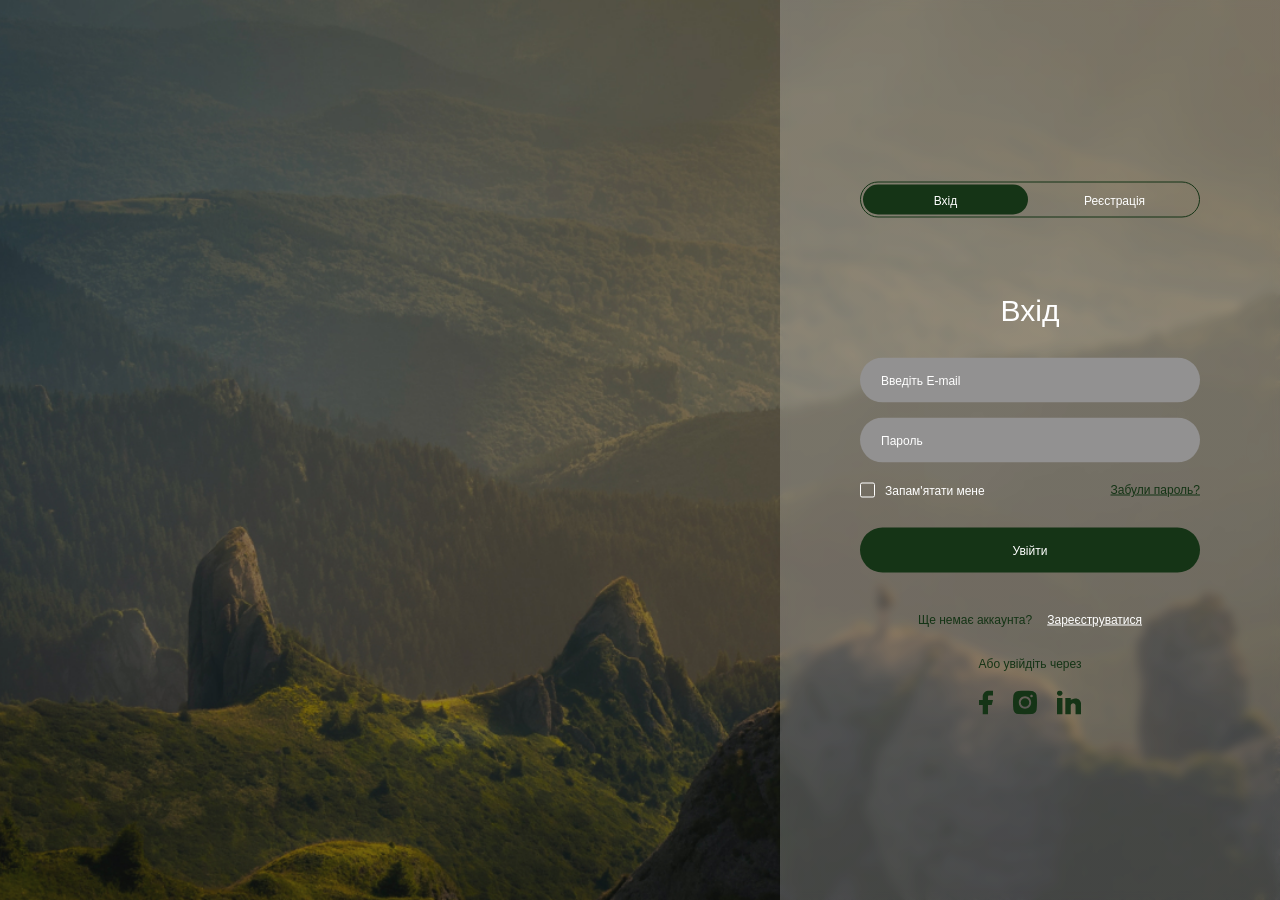
==== commit ad072a0d: "fix: form position center" ====
--- a/index.html
+++ b/index.html
@@ -14,60 +14,62 @@
         <div class="loader"></div>
     </div>
     <div class="form-container">
-        <div class="options">
-            <a href="#">Вхід</a>
-            <a href="#" class="non-active">Реєстрація</a>
-        </div>
-        <h2>Вхід</h2>
-        <form action="#">
-            <input type="email" placeholder="Введіть E-mail" name="email" required>
-            <input type="password" placeholder="Пароль" name="password" required>
-            <div class="save_me">
-                <div class="checkbox">
-                    <input type="checkbox" name="check" id="check">
-                    <label for="check">Запам'ятати мене</label>
+        <div class="center_block">
+            <div class="options">
+                <a href="#">Вхід</a>
+                <a href="#" class="non-active">Реєстрація</a>
+            </div>
+            <h2>Вхід</h2>
+            <form action="#">
+                <input type="email" placeholder="Введіть E-mail" name="email" required>
+                <input type="password" placeholder="Пароль" name="password" required>
+                <div class="save_me">
+                    <div class="checkbox">
+                        <input type="checkbox" name="check" id="check">
+                        <label for="check">Запам'ятати мене</label>
+                    </div>
+                    <a href="#">Забули пароль?</a>
                 </div>
-                <a href="#">Забули пароль?</a>
+                <input type="submit" value="Увійти" required>
+            </form>
+            <div class="registration">
+                <p>Ще немає аккаунта?</p>
+                <a href="#">Зареєструватися</a>
             </div>
-            <input type="submit" value="Увійти" required>
-        </form>
-        <div class="registration">
-            <p>Ще немає аккаунта?</p>
-            <a href="#">Зареєструватися</a>
-        </div>
-        <div class="entry">
-            <p>Або увійдіть через</p>
-            <div class="entry_icons">
-                <a href="#">
-                    <svg width="14" height="24" viewBox="0 0 14 24" fill="none" xmlns="http://www.w3.org/2000/svg">
-                        <path
-                            d="M10.1034 0C8.41159 0 6.78897 0.640807 5.59255 1.78143C4.39628 2.92207 3.72414 4.46909 3.72414 6.08219V9.46849H0.310345C0.138952 9.46849 0 9.60092 0 9.76438V14.2356C0 14.3991 0.138952 14.5315 0.310345 14.5315H3.72414V23.7041C3.72414 23.8676 3.86309 24 4.03448 24H8.72414C8.89559 24 9.03448 23.8676 9.03448 23.7041V14.5315H12.4785C12.621 14.5315 12.7451 14.4391 12.7796 14.3074L13.952 9.83619C14.001 9.64945 13.8528 9.46849 13.6509 9.46849H9.03448V6.08219C9.03448 5.81189 9.14717 5.55265 9.34759 5.36152C9.548 5.17039 9.82 5.06301 10.1034 5.06301H13.6897C13.8611 5.06301 14 4.93053 14 4.76712V0.29589C14 0.13248 13.8611 0 13.6897 0H10.1034Z"
-                            fill="#153416" />
-                    </svg>
-                </a>
-                <a href="#">
-                    <svg width="24" height="24" viewBox="0 0 24 24" fill="none" xmlns="http://www.w3.org/2000/svg">
-                        <path
-                            d="M11.9997 7.7643C9.65654 7.7643 7.75696 9.6607 7.75696 12C7.75696 14.3392 9.65654 16.2356 11.9997 16.2356C14.3429 16.2356 16.2425 14.3392 16.2425 12C16.2425 9.6607 14.3429 7.7643 11.9997 7.7643Z"
-                            fill="#153416" />
-                        <path fill-rule="evenodd" clip-rule="evenodd"
-                            d="M5.17177 0.376693C9.67323 -0.125564 14.3268 -0.125564 18.8282 0.376693C21.3065 0.653209 23.3055 2.60263 23.5963 5.08543C24.1346 9.67952 24.1346 14.3205 23.5963 18.9145C23.3055 21.3974 21.3065 23.3469 18.8282 23.6233C14.3268 24.1256 9.67323 24.1256 5.17177 23.6233C2.69347 23.3469 0.694548 21.3974 0.403664 18.9145C-0.134555 14.3205 -0.134555 9.67952 0.403664 5.08543C0.694548 2.60263 2.69347 0.653209 5.17177 0.376693ZM18.5273 4.18035C17.8063 4.18035 17.2218 4.76385 17.2218 5.48362C17.2218 6.2034 17.8063 6.7869 18.5273 6.7869C19.2483 6.7869 19.8328 6.2034 19.8328 5.48362C19.8328 4.76385 19.2483 4.18035 18.5273 4.18035ZM5.799 12C5.799 8.58106 8.57527 5.80944 12 5.80944C15.4247 5.80944 18.2009 8.58106 18.2009 12C18.2009 15.419 15.4247 18.1906 12 18.1906C8.57527 18.1906 5.799 15.419 5.799 12Z"
-                            fill="#153416" />
-                    </svg>
-                </a>
-                <a href="#">
-                    <svg width="24" height="24" viewBox="0 0 24 24" fill="none" xmlns="http://www.w3.org/2000/svg">
-                        <path
-                            d="M2.72 0C1.21778 0 0 1.18615 0 2.64935C0 4.11254 1.21778 5.2987 2.72 5.2987C4.22221 5.2987 5.44 4.11254 5.44 2.64935C5.44 1.18615 4.22221 0 2.72 0Z"
-                            fill="#153416" />
-                        <path
-                            d="M0.16 7.48052C0.0716288 7.48052 0 7.55029 0 7.63636V23.8442C0 23.9302 0.0716288 24 0.16 24H5.28C5.36837 24 5.44 23.9302 5.44 23.8442V7.63636C5.44 7.55029 5.36837 7.48052 5.28 7.48052H0.16Z"
-                            fill="#153416" />
-                        <path
-                            d="M8.48 7.48052C8.39163 7.48052 8.32 7.55029 8.32 7.63636V23.8442C8.32 23.9302 8.39163 24 8.48 24H13.6C13.6883 24 13.76 23.9302 13.76 23.8442V15.1169C13.76 14.4969 14.0128 13.9023 14.463 13.4639C14.913 13.0255 15.5235 12.7792 16.16 12.7792C16.7965 12.7792 17.407 13.0255 17.857 13.4639C18.3072 13.9023 18.56 14.4969 18.56 15.1169V23.8442C18.56 23.9302 18.6317 24 18.72 24H23.84C23.9283 24 24 23.9302 24 23.8442V13.0974C24 10.0719 21.2984 7.70492 18.2077 7.9786C17.2547 8.06299 16.3123 8.29379 15.4323 8.66112L13.76 9.3592V7.63636C13.76 7.55029 13.6883 7.48052 13.6 7.48052H8.48Z"
-                            fill="#153416" />
-                    </svg>
-                </a>
+            <div class="entry">
+                <p>Або увійдіть через</p>
+                <div class="entry_icons">
+                    <a href="#">
+                        <svg width="14" height="24" viewBox="0 0 14 24" fill="none" xmlns="http://www.w3.org/2000/svg">
+                            <path
+                                d="M10.1034 0C8.41159 0 6.78897 0.640807 5.59255 1.78143C4.39628 2.92207 3.72414 4.46909 3.72414 6.08219V9.46849H0.310345C0.138952 9.46849 0 9.60092 0 9.76438V14.2356C0 14.3991 0.138952 14.5315 0.310345 14.5315H3.72414V23.7041C3.72414 23.8676 3.86309 24 4.03448 24H8.72414C8.89559 24 9.03448 23.8676 9.03448 23.7041V14.5315H12.4785C12.621 14.5315 12.7451 14.4391 12.7796 14.3074L13.952 9.83619C14.001 9.64945 13.8528 9.46849 13.6509 9.46849H9.03448V6.08219C9.03448 5.81189 9.14717 5.55265 9.34759 5.36152C9.548 5.17039 9.82 5.06301 10.1034 5.06301H13.6897C13.8611 5.06301 14 4.93053 14 4.76712V0.29589C14 0.13248 13.8611 0 13.6897 0H10.1034Z"
+                                fill="#153416" />
+                        </svg>
+                    </a>
+                    <a href="#">
+                        <svg width="24" height="24" viewBox="0 0 24 24" fill="none" xmlns="http://www.w3.org/2000/svg">
+                            <path
+                                d="M11.9997 7.7643C9.65654 7.7643 7.75696 9.6607 7.75696 12C7.75696 14.3392 9.65654 16.2356 11.9997 16.2356C14.3429 16.2356 16.2425 14.3392 16.2425 12C16.2425 9.6607 14.3429 7.7643 11.9997 7.7643Z"
+                                fill="#153416" />
+                            <path fill-rule="evenodd" clip-rule="evenodd"
+                                d="M5.17177 0.376693C9.67323 -0.125564 14.3268 -0.125564 18.8282 0.376693C21.3065 0.653209 23.3055 2.60263 23.5963 5.08543C24.1346 9.67952 24.1346 14.3205 23.5963 18.9145C23.3055 21.3974 21.3065 23.3469 18.8282 23.6233C14.3268 24.1256 9.67323 24.1256 5.17177 23.6233C2.69347 23.3469 0.694548 21.3974 0.403664 18.9145C-0.134555 14.3205 -0.134555 9.67952 0.403664 5.08543C0.694548 2.60263 2.69347 0.653209 5.17177 0.376693ZM18.5273 4.18035C17.8063 4.18035 17.2218 4.76385 17.2218 5.48362C17.2218 6.2034 17.8063 6.7869 18.5273 6.7869C19.2483 6.7869 19.8328 6.2034 19.8328 5.48362C19.8328 4.76385 19.2483 4.18035 18.5273 4.18035ZM5.799 12C5.799 8.58106 8.57527 5.80944 12 5.80944C15.4247 5.80944 18.2009 8.58106 18.2009 12C18.2009 15.419 15.4247 18.1906 12 18.1906C8.57527 18.1906 5.799 15.419 5.799 12Z"
+                                fill="#153416" />
+                        </svg>
+                    </a>
+                    <a href="#">
+                        <svg width="24" height="24" viewBox="0 0 24 24" fill="none" xmlns="http://www.w3.org/2000/svg">
+                            <path
+                                d="M2.72 0C1.21778 0 0 1.18615 0 2.64935C0 4.11254 1.21778 5.2987 2.72 5.2987C4.22221 5.2987 5.44 4.11254 5.44 2.64935C5.44 1.18615 4.22221 0 2.72 0Z"
+                                fill="#153416" />
+                            <path
+                                d="M0.16 7.48052C0.0716288 7.48052 0 7.55029 0 7.63636V23.8442C0 23.9302 0.0716288 24 0.16 24H5.28C5.36837 24 5.44 23.9302 5.44 23.8442V7.63636C5.44 7.55029 5.36837 7.48052 5.28 7.48052H0.16Z"
+                                fill="#153416" />
+                            <path
+                                d="M8.48 7.48052C8.39163 7.48052 8.32 7.55029 8.32 7.63636V23.8442C8.32 23.9302 8.39163 24 8.48 24H13.6C13.6883 24 13.76 23.9302 13.76 23.8442V15.1169C13.76 14.4969 14.0128 13.9023 14.463 13.4639C14.913 13.0255 15.5235 12.7792 16.16 12.7792C16.7965 12.7792 17.407 13.0255 17.857 13.4639C18.3072 13.9023 18.56 14.4969 18.56 15.1169V23.8442C18.56 23.9302 18.6317 24 18.72 24H23.84C23.9283 24 24 23.9302 24 23.8442V13.0974C24 10.0719 21.2984 7.70492 18.2077 7.9786C17.2547 8.06299 16.3123 8.29379 15.4323 8.66112L13.76 9.3592V7.63636C13.76 7.55029 13.6883 7.48052 13.6 7.48052H8.48Z"
+                                fill="#153416" />
+                        </svg>
+                    </a>
+                </div>
             </div>
         </div>
     </div>
--- a/styles.css
+++ b/styles.css
@@ -0,0 +1,265 @@
+* {
+    margin: 0;
+    padding: 0;
+    box-sizing: border-box;
+    font-family: 'Roboto', sans-serif;
+    font-weight: 400;
+}
+
+body {
+    position: relative;
+    height: 100vh;
+    background-image: url(./images/main.jpg);
+    background-position: center center;
+    background-size: cover;
+    background-repeat: no-repeat;
+}
+
+.form-container {
+    margin-left: auto;
+    width: 500px;
+    height: 100vh;
+    padding: 0px 80px;
+    backdrop-filter: blur(5px);
+    background: linear-gradient(rgba(233, 233, 233, 0.25),rgba(233, 233, 233, 0.25));
+}
+
+.center_block {
+    position: relative;
+    top: 50%;
+    transform: translate(0, -50%);
+}
+
+.options {
+    display: flex;
+    justify-content: space-between;
+    max-width: 340px;
+    height: 36px;
+    padding: 2px;
+    border: 1px solid rgba(21, 52, 22, 1);
+    border-radius: 30px;
+}
+
+.options a {
+    display: block;
+    min-width: 165px;
+    padding: 9px 0;
+    background: rgba(21, 52, 22, 1);
+    font-size: 12px;
+    color: rgba(255, 255, 255, 1);
+    text-decoration: none;
+    text-align: center;
+    border-radius: 30px;
+    transition: 0.5s;
+}
+
+.options .non-active {
+    background: transparent;
+}
+
+.options a:hover {
+    background: rgba(21, 52, 22, 1);
+}
+
+h2 {
+    margin-top: 75px;
+    font-size: 30px;
+    line-height: 35px;
+    color: rgba(255, 255, 255, 1);
+    text-align: center;
+}
+
+form {
+    margin-top: 15px;
+}
+
+input[type="email"],
+input[type="password"] {
+    margin-top: 15px;
+    min-width: 340px;
+    height: 45px;
+    background: rgba(146, 145, 145, 1);
+    padding: 0 20px;
+    border: 1px solid transparent;
+    border-radius: 30px;
+    color: rgba(255, 255, 255, 1);
+    transition: 0.5s;
+}
+
+input[type="email"]:hover,
+input[type="password"]:hover {
+    background: rgba(105, 105, 105, 0.5);
+}
+
+input[type="email"]:focus,
+input[type="password"]:focus {
+    outline: 1px solid rgba(21, 52, 22, 1);
+    background: rgba(105, 105, 105, 0.5);
+}
+
+input[type="submit"] {
+    width: 100%;
+    height: 45px;
+    margin-top: 30px;
+    border: none;
+    border-radius: 30px;
+    background: rgba(21, 52, 22, 1);
+    color: rgba(255, 255, 255, 1);
+    font-size: 12px;
+    cursor: pointer;
+    transition: 0.3s;
+}
+input[type="submit"]:hover {
+    background: rgba(21, 52, 22, 0.8);
+    transform: scale(1.02);
+}
+
+input::placeholder {
+    color: rgba(255, 255, 255, 1);
+    font-size: 12px;
+}
+
+label {
+    color: rgba(255, 255, 255, 1);
+    font-size: 12px;
+}
+
+.save_me {
+    display: flex;
+    justify-content: space-between;
+    width: 100%;
+    margin-top: 20px;
+}
+
+.save_me a {
+    font-size: 12px;
+    color: rgba(21, 52, 22, 1);
+    transition: 0.3s;
+}
+
+.save_me a:hover {
+    color: rgba(255, 255, 255, 1);
+}
+
+.checkbox {
+    display: flex;
+    align-items: center;
+    gap: 10px;
+}
+
+label {
+    cursor: pointer;
+}
+
+input[type="checkbox"] {
+    appearance: none;
+    width: 15px;
+    height: 15px;
+    background-color: transparent;
+    border: 1px solid rgba(255, 255, 255, 1);
+    border-radius: 2px;
+    cursor: pointer;
+    display: flex;
+    align-items: center;
+    justify-content: center;
+    transition: 0.5s;
+    padding-top: 2px;
+}
+
+input[type="checkbox"]::after{
+    content: url(./images/sm_icons/check.svg);
+    display: none;
+}
+input[type="checkbox"]:checked{
+    border: none;
+    background-color: rgba(21, 52, 22, 1);
+}
+input[type="checkbox"]:checked:after {
+    display: block;
+}
+
+.registration {
+    margin-top: 40px;
+    display: flex;
+    justify-content: center;
+    gap: 15px;
+}
+.registration p {
+    font-size: 12px;
+    color: rgba(21, 52, 22, 1);
+}
+.registration a {
+    font-size: 12px;
+    color:rgba(255, 255, 255, 1);
+    transition: 0.3s;
+}
+
+.registration a:hover {
+    color: rgba(21, 52, 22, 1);
+}
+
+.entry {
+    margin-top: 30px;
+}
+
+.entry p {
+    font-size: 12px;
+    color: rgba(21, 52, 22, 1);
+    text-align: center;
+}
+
+.entry_icons {
+    margin-top: 20px;
+    display: flex;
+    justify-content: center;
+    gap: 20px;
+}
+
+.entry_icons svg {
+    transition: 0.3s;
+}
+
+.entry_icons svg:hover {
+    transform: scale(1.1);
+}
+
+.loader_wrapper {
+    display: flex;
+    justify-content: center;
+    align-items: center;
+    width: 100%;
+    height: 100%;
+    position: absolute;
+    top: 0;
+    left: 0;
+    background: linear-gradient(to right, #3e5151, #decba4);
+    animation: fadeOut 1s ease forwards;
+    animation-delay: 1.5s;
+    z-index: 100;
+}
+
+@keyframes fadeOut {
+    0% {
+        opacity: 1;
+    }
+
+    100% {
+        opacity: 0;
+        visibility: hidden;
+    }
+}
+
+.loader {
+    width: 50px;
+    aspect-ratio: 1;
+    border-radius: 50%;
+    border: 8px solid;
+    border-color: #000 #0000;
+    animation: l1 1s infinite;
+}
+
+@keyframes l1 {
+    to {
+        transform: rotate(.5turn)
+    }
+}
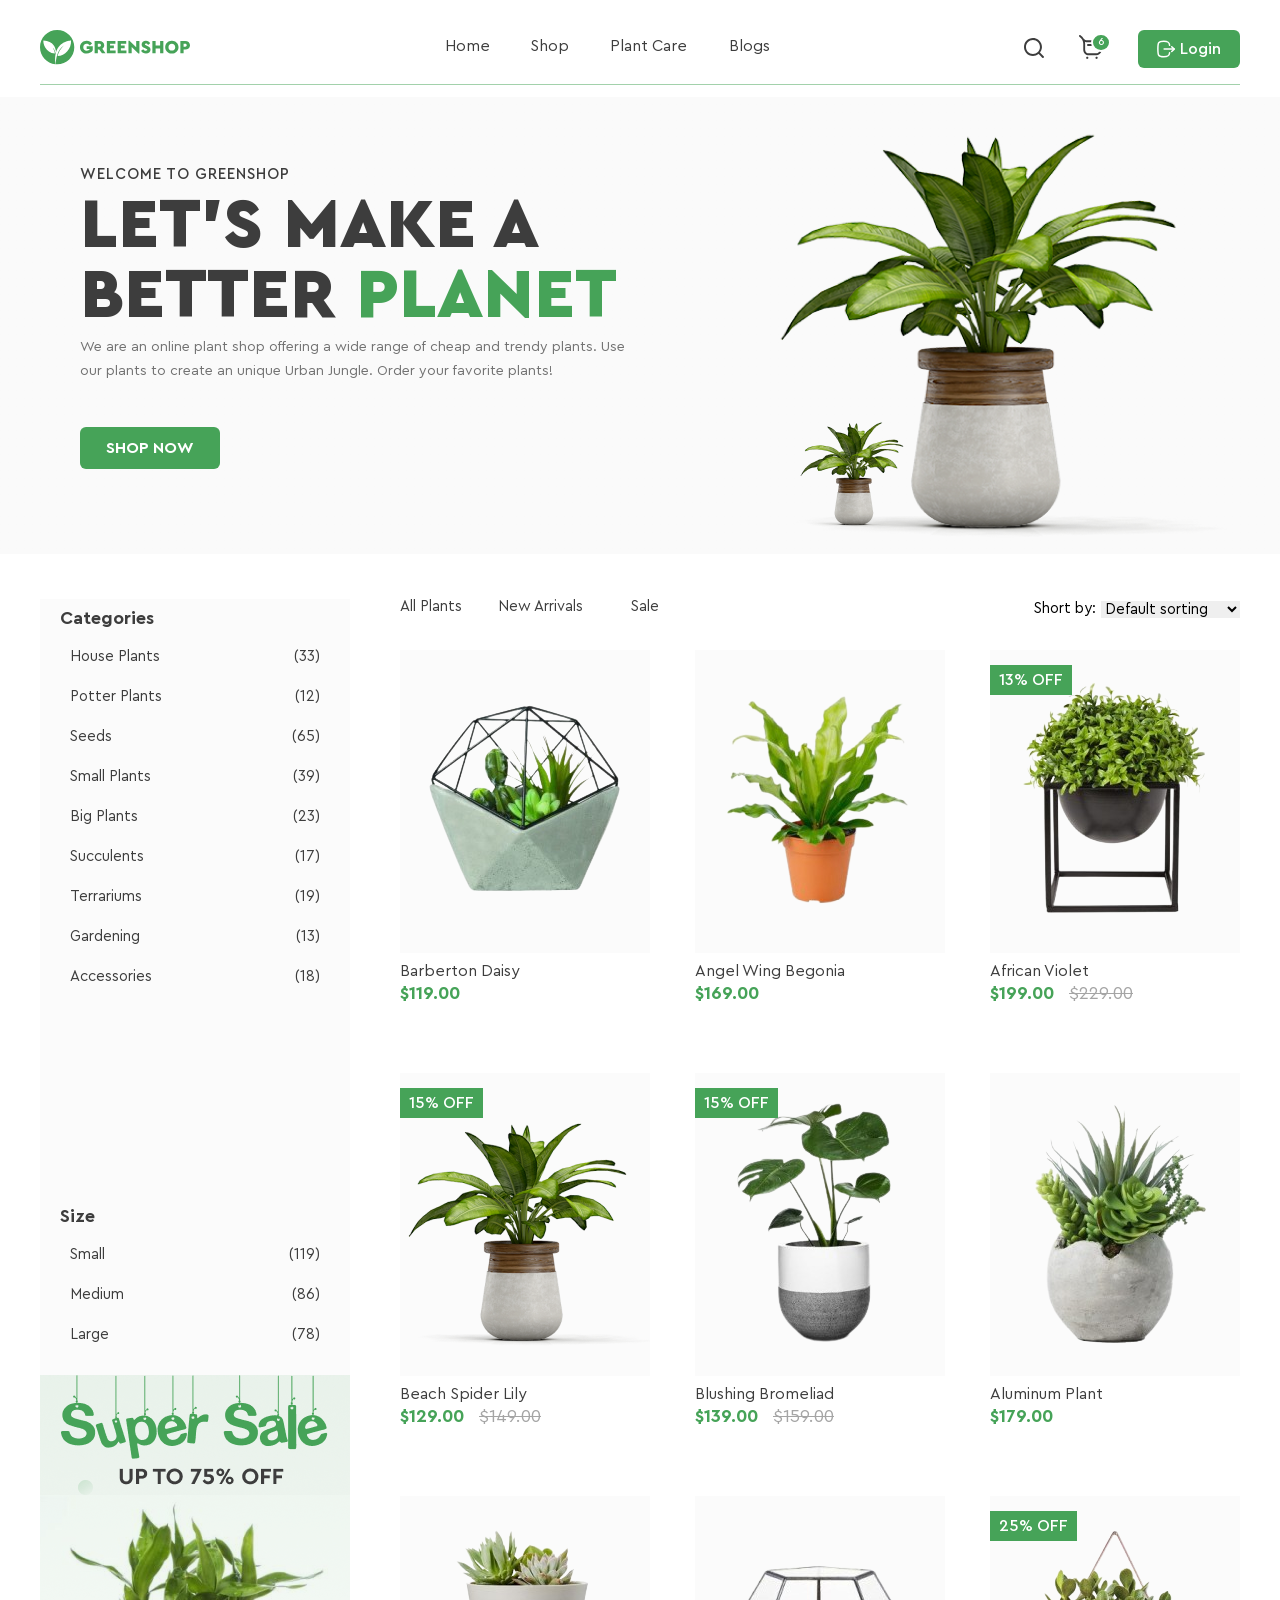
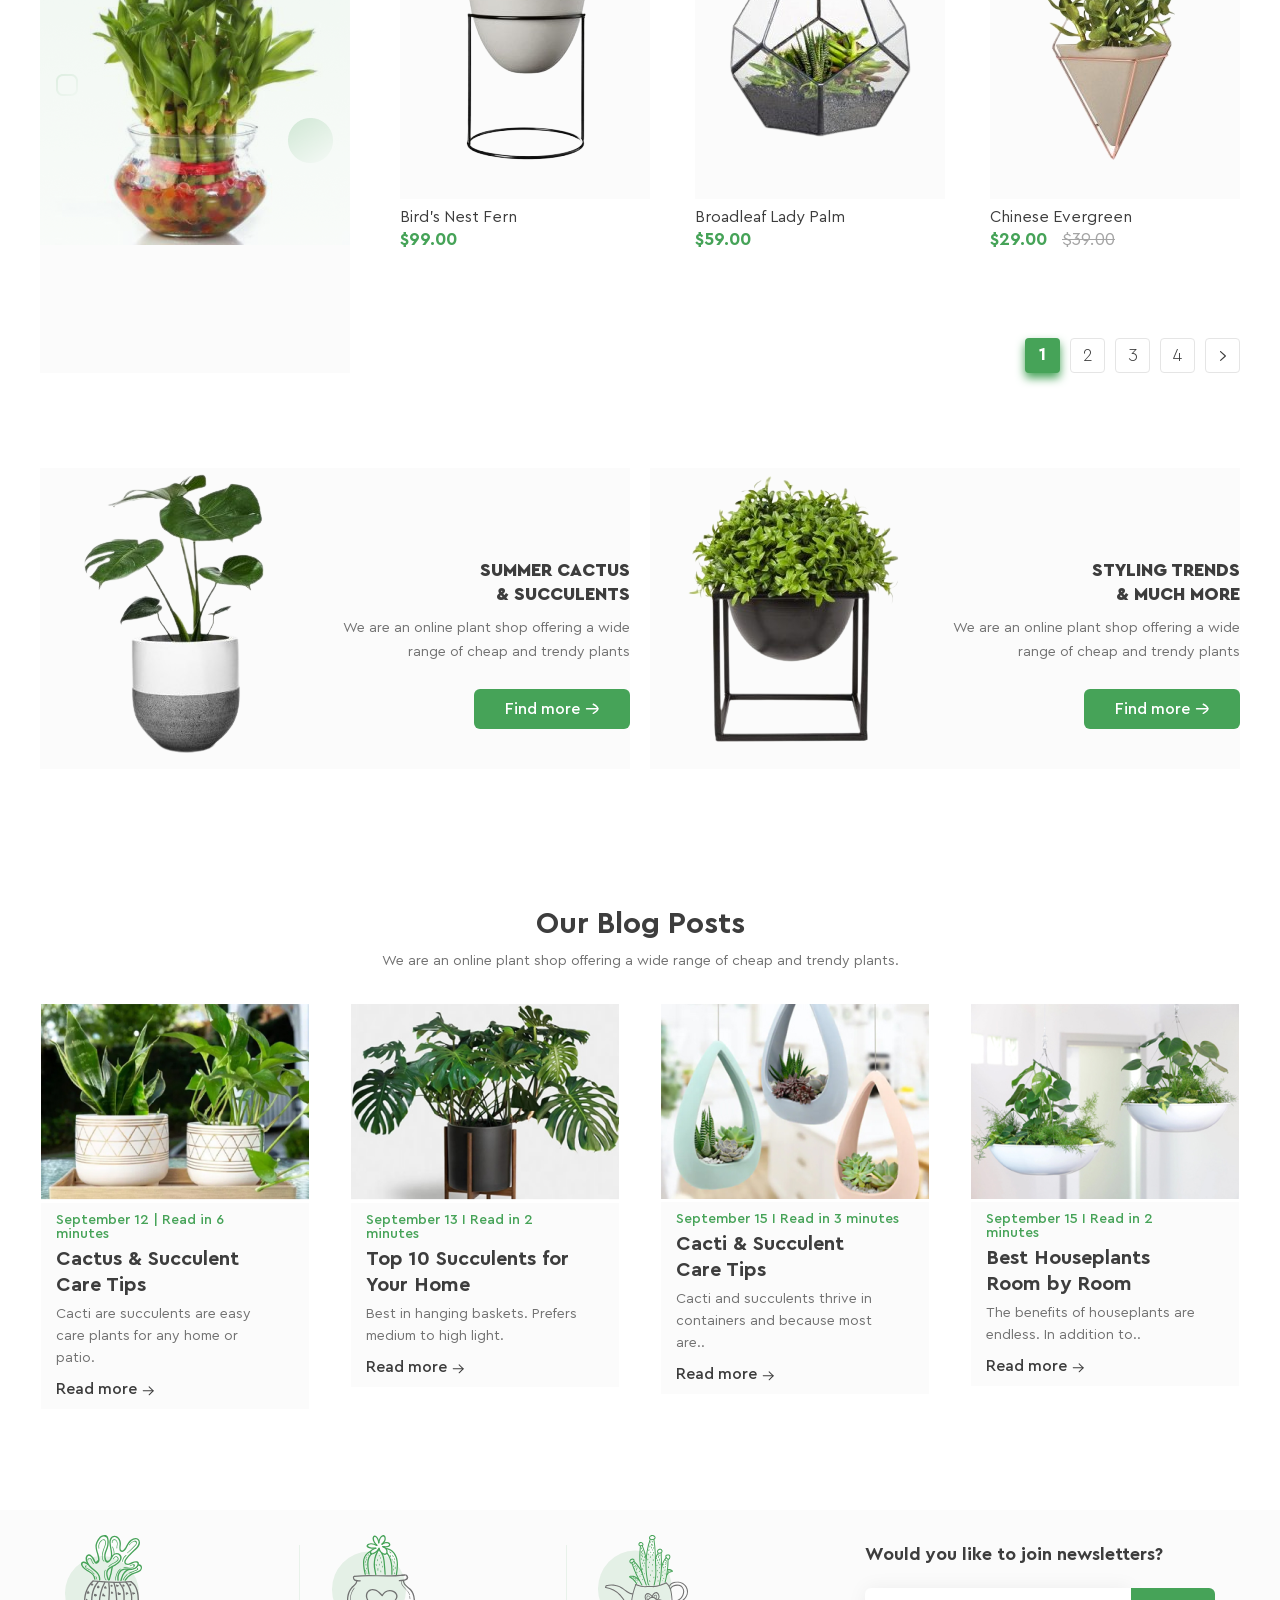
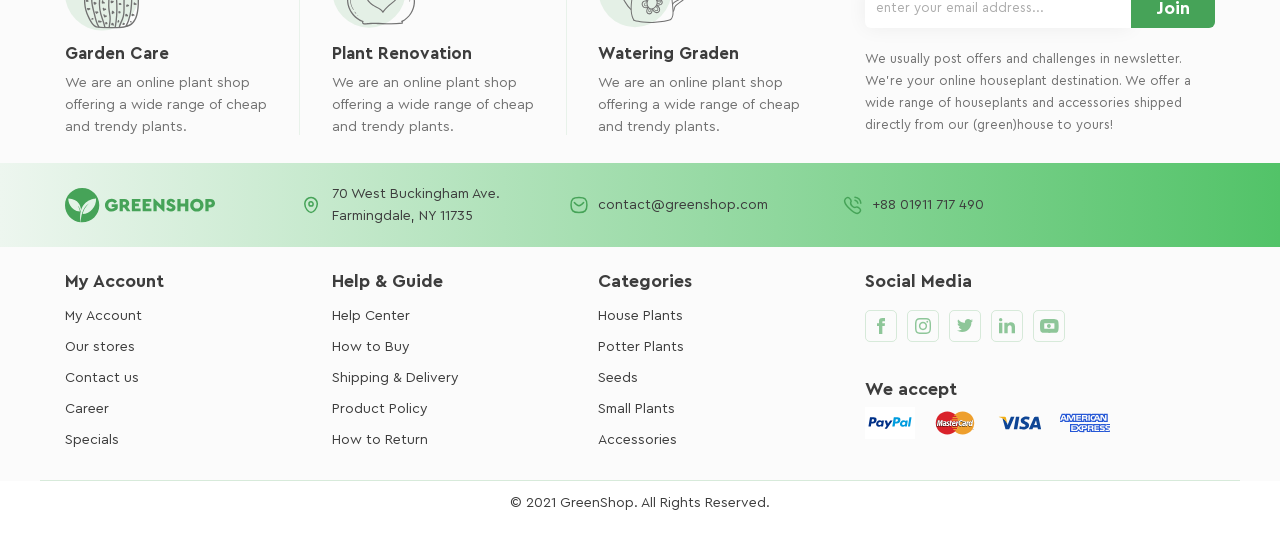
==== commit e91f764d: "fix: transition on submenu" ====
--- a/index.html
+++ b/index.html
@@ -1,77 +1,979 @@
 <!DOCTYPE html>
-<html lang="uk">
+<html lang="en">
 <head>
     <meta charset="UTF-8">
     <meta name="viewport" content="width=device-width, initial-scale=1.0">
-    <title>Вхід</title>
-    <link rel="preconnect" href="https://fonts.googleapis.com">
-    <link rel="preconnect" href="https://fonts.gstatic.com" crossorigin>
-    <link href="https://fonts.googleapis.com/css2?family=Roboto&display=swap" rel="stylesheet">
-    <link rel="stylesheet" href="./styles.css">
+    <title>GreenShop</title>
+    <link rel="stylesheet" href="./css/reset.css">
+    <link rel="stylesheet" href="./css/fonts.css">
+    <link rel="stylesheet" href="./css/styles.css">
 </head>
 <body>
-    <div class="loader_wrapper">
-        <div class="loader"></div>
-    </div>
-    <div class="form-container">
-        <div class="center_block">
-            <div class="options">
-                <a href="#">Вхід</a>
-                <a href="#" class="non-active">Реєстрація</a>
-            </div>
-            <h2>Вхід</h2>
-            <form action="#">
-                <input type="email" placeholder="Введіть E-mail" name="email" required>
-                <input type="password" placeholder="Пароль" name="password" required>
-                <div class="save_me">
-                    <div class="checkbox">
-                        <input type="checkbox" name="check" id="check">
-                        <label for="check">Запам'ятати мене</label>
-                    </div>
-                    <a href="#">Забули пароль?</a>
-                </div>
-                <input type="submit" value="Увійти" required>
-            </form>
-            <div class="registration">
-                <p>Ще немає аккаунта?</p>
-                <a href="#">Зареєструватися</a>
-            </div>
-            <div class="entry">
-                <p>Або увійдіть через</p>
-                <div class="entry_icons">
-                    <a href="#">
-                        <svg width="14" height="24" viewBox="0 0 14 24" fill="none" xmlns="http://www.w3.org/2000/svg">
+
+    <header class="header">
+        <div class="container">
+            <div class="header__wrapper">
+                <a href="index.html"><img src="./images/logo.svg" alt="logo GREENSHOP"></a>
+                <nav class="header__nav">
+                    <ul class="menu">
+                        <li class="menu__item">
+                            <a href="#">Home</a>
+                        </li>
+                        <li class="menu__item">
+                            <a href="#">Shop</a>
+                        </li>
+                        <li class="menu__item dropdown">
+                            <a href="#">Plant Care</a>
+                            <ul class="submenu">
+                                <li><a href="#">Drainage</a></li>
+                                <li><a href="#">Fungicides</a></li>
+                                <li><a href="#">Fertilizer</a></li>
+                                <li>
+                                    <a href="#">Priming</a>
+                                    <svg width="7" height="10" viewBox="0 0 7 10" fill="none" xmlns="http://www.w3.org/2000/svg">
+                                        <path
+                                            d="M1.14228 0.945805C0.909014 0.730097 0.908201 0.379612 1.14046 0.162973C1.35161 -0.0339699 1.68269 -0.0524979 1.9164 0.107825L1.98337 0.161288L6.79132 4.60737C7.00401 4.80406 7.02336 5.11265 6.84935 5.32969L6.79135 5.39186L1.9834 9.83868C1.75016 10.0544 1.37278 10.0537 1.1405 9.83706C0.929333 9.64013 0.910782 9.33257 1.08439 9.1162L1.14224 9.05423L5.52584 4.99941L1.14228 0.945805Z"
+                                            fill="#3D3D3D" />
+                                    </svg>
+                                    <ul class="submenu next">
+                                        <li><a href="#">Universal</a></li>
+                                        <li><a href="#">For Ficus</a></li>
+                                        <li><a href="#">For Cacti</a></li>
+                                        <li><a href="#">For Citrus</a></li>
+                                        <li><a href="#">For those in bloom</a></li>
+                                        <li><a href="#">For Orchids</a></li>
+                                    </ul>
+                                </li>
+                            </ul>
+                        </li>
+                        <li class="menu__item">
+                            <a href="#">Blogs</a>
+                        </li>
+                    </ul>
+                </nav>
+                <div class="header__menu">
+                    <div class="search">
+                        <svg width="20" height="20" viewBox="0 0 20 20" fill="none" xmlns="http://www.w3.org/2000/svg">
                             <path
-                                d="M10.1034 0C8.41159 0 6.78897 0.640807 5.59255 1.78143C4.39628 2.92207 3.72414 4.46909 3.72414 6.08219V9.46849H0.310345C0.138952 9.46849 0 9.60092 0 9.76438V14.2356C0 14.3991 0.138952 14.5315 0.310345 14.5315H3.72414V23.7041C3.72414 23.8676 3.86309 24 4.03448 24H8.72414C8.89559 24 9.03448 23.8676 9.03448 23.7041V14.5315H12.4785C12.621 14.5315 12.7451 14.4391 12.7796 14.3074L13.952 9.83619C14.001 9.64945 13.8528 9.46849 13.6509 9.46849H9.03448V6.08219C9.03448 5.81189 9.14717 5.55265 9.34759 5.36152C9.548 5.17039 9.82 5.06301 10.1034 5.06301H13.6897C13.8611 5.06301 14 4.93053 14 4.76712V0.29589C14 0.13248 13.8611 0 13.6897 0H10.1034Z"
-                                fill="#153416" />
+                                d="M14.5656 16.0023C10.5704 19.1859 4.98549 18.3049 2.02729 14.6536C-0.827886 11.1285 -0.64932 6.04314 2.44811 2.82458C5.64856 -0.50074 10.6802 -0.944658 14.3277 1.78316C15.6345 2.76027 16.6104 4.00337 17.246 5.50807C17.8853 7.02151 18.0795 8.59614 17.8578 10.2201C17.6368 11.8365 16.9918 13.2769 15.9423 14.6212C16.0272 14.6767 16.1178 14.7167 16.1827 14.7816C17.3365 15.9305 18.4859 17.0836 19.6397 18.2325C19.9132 18.5047 20.0493 18.8218 19.9682 19.204C19.8071 19.9644 18.9018 20.2579 18.3211 19.7359C18.0489 19.4918 17.7985 19.2227 17.54 18.9642C16.5923 18.0171 15.6451 17.0693 14.6973 16.1221C14.658 16.0847 14.6168 16.0497 14.5656 16.0023ZM15.9529 8.98636C15.9629 5.12659 12.8468 2.00605 8.97825 2.00043C5.12035 1.99481 2.00669 5.09037 1.98983 8.94765C1.97297 12.8168 5.08289 15.9461 8.96326 15.9642C12.8055 15.9823 15.9429 12.8499 15.9529 8.98636Z"
+                                fill="#3D3D3D" />
                         </svg>
-                    </a>
-                    <a href="#">
-                        <svg width="24" height="24" viewBox="0 0 24 24" fill="none" xmlns="http://www.w3.org/2000/svg">
+                    </div>
+                    <div class="basket">
+                        <a href="#">
+                            <svg width="24" height="24" viewBox="0 0 20 20" fill="none" xmlns="http://www.w3.org/2000/svg">
+                                <path
+                                    d="M14.294 16.8745H8.24077C5.65655 16.8745 3.55412 14.7721 3.55412 12.1879V7.38405C3.55412 4.98175 2.35676 2.75813 0.351225 1.4358C-0.00894369 1.19834 -0.108379 0.713895 0.129078 0.353726C0.366535 -0.00648163 0.850939 -0.105956 1.21119 0.131579C2.35606 0.886442 3.28487 1.88204 3.94905 3.02832C4.09258 3.18911 5.24995 4.41584 7.14726 4.41584H16.142C18.596 4.36995 20.5168 6.83267 19.8752 9.20138L18.8397 13.3284C18.3159 15.4163 16.4466 16.8745 14.294 16.8745ZM4.91926 5.53677C5.04912 6.1367 5.11634 6.7553 5.11634 7.38405V12.1879C5.11634 13.9107 6.51796 15.3123 8.24077 15.3123H14.294C15.7291 15.3123 16.9752 14.3401 17.3245 12.9482L18.3599 8.82121C18.7412 7.41373 17.5997 5.95084 16.142 5.97806H7.14722C6.28913 5.97806 5.54224 5.79305 4.91926 5.53677ZM7.85021 19.0226C7.85021 18.4833 7.41307 18.0462 6.87383 18.0462C5.57828 18.0978 5.57942 19.9479 6.87383 19.999C7.41307 19.999 7.85021 19.5618 7.85021 19.0226ZM15.6222 19.0226C15.6222 18.4833 15.1851 18.0462 14.6459 18.0462C13.3503 18.0978 13.3514 19.9479 14.6459 19.999C15.1851 19.999 15.6222 19.5618 15.6222 19.0226ZM16.9231 8.32138C16.9231 7.88998 16.5734 7.54027 16.142 7.54027H7.45966C6.42329 7.58152 6.42407 9.0616 7.45966 9.10249H16.142C16.5734 9.10249 16.9231 8.75279 16.9231 8.32138Z"
+                                    fill="#3D3D3D" />
+                            </svg>
+                        </a>
+                        <div class="basket__quantity">6</div>
+                    </div>
+                    <a href="registration.html" target="_blank" class="header__btn">
+                        <svg width="18" height="18" viewBox="0 0 18 18" fill="none" xmlns="http://www.w3.org/2000/svg">
+                            <path d="M17.1601 9.1006H7.12598" stroke="white" stroke-width="1.5" stroke-linecap="round"
+                                stroke-linejoin="round" />
+                            <path d="M14.7212 6.67059L17.1612 9.10059L14.7212 11.5306" stroke="white" stroke-width="1.5"
+                                stroke-linecap="round" stroke-linejoin="round" />
                             <path
-                                d="M11.9997 7.7643C9.65654 7.7643 7.75696 9.6607 7.75696 12C7.75696 14.3392 9.65654 16.2356 11.9997 16.2356C14.3429 16.2356 16.2425 14.3392 16.2425 12C16.2425 9.6607 14.3429 7.7643 11.9997 7.7643Z"
-                                fill="#153416" />
-                            <path fill-rule="evenodd" clip-rule="evenodd"
-                                d="M5.17177 0.376693C9.67323 -0.125564 14.3268 -0.125564 18.8282 0.376693C21.3065 0.653209 23.3055 2.60263 23.5963 5.08543C24.1346 9.67952 24.1346 14.3205 23.5963 18.9145C23.3055 21.3974 21.3065 23.3469 18.8282 23.6233C14.3268 24.1256 9.67323 24.1256 5.17177 23.6233C2.69347 23.3469 0.694548 21.3974 0.403664 18.9145C-0.134555 14.3205 -0.134555 9.67952 0.403664 5.08543C0.694548 2.60263 2.69347 0.653209 5.17177 0.376693ZM18.5273 4.18035C17.8063 4.18035 17.2218 4.76385 17.2218 5.48362C17.2218 6.2034 17.8063 6.7869 18.5273 6.7869C19.2483 6.7869 19.8328 6.2034 19.8328 5.48362C19.8328 4.76385 19.2483 4.18035 18.5273 4.18035ZM5.799 12C5.799 8.58106 8.57527 5.80944 12 5.80944C15.4247 5.80944 18.2009 8.58106 18.2009 12C18.2009 15.419 15.4247 18.1906 12 18.1906C8.57527 18.1906 5.799 15.419 5.799 12Z"
-                                fill="#153416" />
+                                d="M12.6342 5.35826C12.3592 2.37493 11.2425 1.2916 6.80082 1.2916C0.883322 1.2916 0.883322 3.2166 0.883322 8.99993C0.883322 14.7833 0.883322 16.7083 6.80082 16.7083C11.2425 16.7083 12.3592 15.6249 12.6342 12.6416"
+                                stroke="white" stroke-width="1.5" stroke-linecap="round" stroke-linejoin="round" />
                         </svg>
-                    </a>
-                    <a href="#">
-                        <svg width="24" height="24" viewBox="0 0 24 24" fill="none" xmlns="http://www.w3.org/2000/svg">
-                            <path
-                                d="M2.72 0C1.21778 0 0 1.18615 0 2.64935C0 4.11254 1.21778 5.2987 2.72 5.2987C4.22221 5.2987 5.44 4.11254 5.44 2.64935C5.44 1.18615 4.22221 0 2.72 0Z"
-                                fill="#153416" />
-                            <path
-                                d="M0.16 7.48052C0.0716288 7.48052 0 7.55029 0 7.63636V23.8442C0 23.9302 0.0716288 24 0.16 24H5.28C5.36837 24 5.44 23.9302 5.44 23.8442V7.63636C5.44 7.55029 5.36837 7.48052 5.28 7.48052H0.16Z"
-                                fill="#153416" />
-                            <path
-                                d="M8.48 7.48052C8.39163 7.48052 8.32 7.55029 8.32 7.63636V23.8442C8.32 23.9302 8.39163 24 8.48 24H13.6C13.6883 24 13.76 23.9302 13.76 23.8442V15.1169C13.76 14.4969 14.0128 13.9023 14.463 13.4639C14.913 13.0255 15.5235 12.7792 16.16 12.7792C16.7965 12.7792 17.407 13.0255 17.857 13.4639C18.3072 13.9023 18.56 14.4969 18.56 15.1169V23.8442C18.56 23.9302 18.6317 24 18.72 24H23.84C23.9283 24 24 23.9302 24 23.8442V13.0974C24 10.0719 21.2984 7.70492 18.2077 7.9786C17.2547 8.06299 16.3123 8.29379 15.4323 8.66112L13.76 9.3592V7.63636C13.76 7.55029 13.6883 7.48052 13.6 7.48052H8.48Z"
-                                fill="#153416" />
-                        </svg>
+                        <span>Login</span>
                     </a>
                 </div>
             </div>
         </div>
+    </header>
+
+    <!-- promo -->
+
+    <section class="promo">
+        <div class="container">
+            <div class="promo__wrapper">
+                <div class="promo__text">
+                    <p class="promo__welcome">Welcome to GreenShop</p>
+                    <h1 class="promo__title">Let’s Make a
+                    Better <span>Planet</span></h1>
+                    <p class="promo__description">We are an online plant shop offering a wide range of cheap and trendy plants. Use our plants to create an unique Urban
+                    Jungle. Order your favorite plants!</p>
+                    <a href="#" class="promo__link">shop now</a>
+                </div>
+            </div>
+        </div>
+    </section>
+
+    <!-- our-products -->
+
+    <div class="our-products">
+        <div class="container">
+            <div class="our-product-wrapper">
+                <aside class="sidebar">
+                    <div class="sidebar-categories">
+                        <h2 class="sidebar-title">Categories</h2>
+                        <ul class="sidebar-menu">
+                            <li>
+                                <a href="#" class="sidebar-link">House Plants
+                                    <div class="quantity">(33)</div>
+                                </a>
+                            </li>
+                            <li>
+                                <a href="#" class="sidebar-link">Potter Plants
+                                    <div class="quantity">(12)</div>
+                                </a>
+                            </li>
+                            <li>
+                                <a href="#" class="sidebar-link">Seeds
+                                    <div class="quantity">(65)</div>
+                                </a>
+                            </li>
+                            <li>
+                                <a href="#" class="sidebar-link">Small Plants
+                                    <div class="quantity">(39)</div>
+                                </a>
+                            </li>
+                            <li>
+                                <a href="#" class="sidebar-link">Big Plants
+                                    <div class="quantity">(23)</div>
+                                </a>
+                            </li>
+                            <li>
+                                <a href="#" class="sidebar-link">Succulents
+                                    <div class="quantity">(17)</div>
+                                </a>
+                            </li>
+                            <li>
+                                <a href="#" class="sidebar-link">Terrariums
+                                    <div class="quantity">(19)</div>
+                                </a>
+                            </li>
+                            <li>
+                                <a href="#" class="sidebar-link">Gardening
+                                    <div class="quantity">(13)</div>
+                                </a>
+                            </li>
+                            <li>
+                                <a href="#" class="sidebar-link">Accessories
+                                    <div class="quantity">(18)</div>
+                                </a>
+                            </li>
+                        </ul>
+                    </div>
+                    <div class="sidebar-size">
+                        <h2 class="sidebar-title">Size</h2>
+                        <ul class="sidebar-menu">
+                            <li>
+                                <a href="#" class="sidebar-link">Small
+                                    <div class="quantity">(119)</div>
+                                </a>
+                            </li>
+                            <li>
+                                <a href="#" class="sidebar-link">Medium
+                                    <div class="quantity">(86)</div>
+                                </a>
+                            </li>
+                            <li>
+                                <a href="#" class="sidebar-link">Large
+                                    <div class="quantity">(78)</div>
+                                </a>
+                            </li>
+                        </ul>
+                    </div>
+                    <a href="#"><img src="./images/banner.png" alt="Sale_Banner"></a>
+                </aside>
+                <div class="main-content">
+                    <div class="product-filter">
+                        <div class="catalog-menu">
+                            <a href="#" class="catalog-link">All Plants</a>
+                            <a href="#" class="catalog-link">New Arrivals</a>
+                            <a href="#" class="catalog-link">Sale</a>
+                        </div>
+                        <div class="catalog-option">
+                            <p>Short by:</p>
+                            <select>
+                                <option>Default sorting</option>
+                                <option>Price, low to high</option>
+                                <option>Price, high to low</option>
+                            </select>
+                        </div>
+                    </div>
+                    <div class="products">
+                        <article>
+                            <div class="product-item-head">
+                                <img src="./images/product_card/img1.png" alt="Barberton Daisy">
+                                <div class="product-icons">
+                                    <a href="#" class="icon_btn">
+                                        <svg width="20" height="20" viewBox="0 0 20 20" fill="none" xmlns="http://www.w3.org/2000/svg">
+                                            <path
+                                                d="M14.294 16.8745H8.24077C5.65655 16.8745 3.55412 14.7721 3.55412 12.1879V7.38405C3.55412 4.98175 2.35676 2.75813 0.351225 1.4358C-0.00894369 1.19834 -0.108379 0.713895 0.129078 0.353726C0.366535 -0.00648163 0.850939 -0.105956 1.21119 0.131579C2.35606 0.886442 3.28487 1.88204 3.94905 3.02832C4.09258 3.18911 5.24995 4.41584 7.14726 4.41584H16.142C18.596 4.36995 20.5168 6.83267 19.8752 9.20138L18.8397 13.3284C18.3159 15.4163 16.4466 16.8745 14.294 16.8745ZM4.91926 5.53677C5.04912 6.1367 5.11634 6.7553 5.11634 7.38405V12.1879C5.11634 13.9107 6.51796 15.3123 8.24077 15.3123H14.294C15.7291 15.3123 16.9752 14.3401 17.3245 12.9482L18.3599 8.82121C18.7412 7.41373 17.5997 5.95084 16.142 5.97806H7.14722C6.28913 5.97806 5.54224 5.79305 4.91926 5.53677ZM7.85021 19.0226C7.85021 18.4833 7.41307 18.0462 6.87383 18.0462C5.57828 18.0978 5.57942 19.9479 6.87383 19.999C7.41307 19.999 7.85021 19.5618 7.85021 19.0226ZM15.6222 19.0226C15.6222 18.4833 15.1851 18.0462 14.6459 18.0462C13.3503 18.0978 13.3514 19.9479 14.6459 19.999C15.1851 19.999 15.6222 19.5618 15.6222 19.0226ZM16.9231 8.32138C16.9231 7.88998 16.5734 7.54027 16.142 7.54027H7.45966C6.42329 7.58152 6.42407 9.0616 7.45966 9.10249H16.142C16.5734 9.10249 16.9231 8.75279 16.9231 8.32138Z"
+                                                fill="#3D3D3D" />
+                                        </svg>
+                                    </a>
+                                    <a href="#" class="icon_btn">
+                                        <svg width="20" height="18" viewBox="0 0 20 18" fill="none" xmlns="http://www.w3.org/2000/svg">
+                                            <path
+                                                d="M10 17.8873C9.71527 17.8873 9.44077 17.7842 9.22684 17.5968C8.41888 16.8903 7.63992 16.2264 6.95267 15.6408L6.94916 15.6377C4.93423 13.9207 3.19427 12.4378 1.98364 10.9771C0.630341 9.34409 0 7.79578 0 6.10434C0 4.46097 0.563507 2.94485 1.58661 1.83508C2.62192 0.712189 4.04251 0.09375 5.58716 0.09375C6.74164 0.09375 7.79892 0.45874 8.72955 1.1785C9.19922 1.54181 9.62494 1.98645 10 2.5051C10.3752 1.98645 10.8008 1.54181 11.2706 1.1785C12.2012 0.45874 13.2585 0.09375 14.413 0.09375C15.9575 0.09375 17.3782 0.712189 18.4135 1.83508C19.4366 2.94485 20 4.46097 20 6.10434C20 7.79578 19.3698 9.34409 18.0165 10.9769C16.8059 12.4378 15.0661 13.9205 13.0515 15.6374C12.363 16.224 11.5828 16.8889 10.773 17.5971C10.5592 17.7842 10.2846 17.8873 10 17.8873ZM5.58716 1.26532C4.37363 1.26532 3.25882 1.74963 2.44781 2.62915C1.62476 3.52194 1.17142 4.75607 1.17142 6.10434C1.17142 7.52692 1.70013 8.79919 2.88559 10.2296C4.03137 11.6122 5.73563 13.0645 7.70889 14.7462L7.71255 14.7492C8.4024 15.3371 9.18442 16.0036 9.99832 16.7153C10.8171 16.0023 11.6003 15.3347 12.2916 14.7458C14.2647 13.0642 15.9688 11.6122 17.1146 10.2296C18.2999 8.79919 18.8286 7.52692 18.8286 6.10434C18.8286 4.75607 18.3752 3.52194 17.5522 2.62915C16.7413 1.74963 15.6264 1.26532 14.413 1.26532C13.524 1.26532 12.7078 1.54791 11.9872 2.10516C11.3449 2.60199 10.8975 3.23004 10.6352 3.66949C10.5003 3.89548 10.2629 4.03036 10 4.03036C9.73709 4.03036 9.49966 3.89548 9.36478 3.66949C9.10263 3.23004 8.65524 2.60199 8.01285 2.10516C7.29218 1.54791 6.47598 1.26532 5.58716 1.26532Z"
+                                                fill="#3D3D3D" />
+                                        </svg>
+                                    </a>
+                                    <a href="#" class="icon_btn">
+                                        <svg width="20" height="20" viewBox="0 0 20 20" fill="none" xmlns="http://www.w3.org/2000/svg">
+                                            <path
+                                                d="M14.5656 16.0023C10.5704 19.1859 4.98549 18.3049 2.02729 14.6536C-0.827886 11.1285 -0.64932 6.04314 2.44811 2.82458C5.64856 -0.50074 10.6802 -0.944658 14.3277 1.78316C15.6345 2.76027 16.6104 4.00337 17.246 5.50807C17.8853 7.02151 18.0795 8.59614 17.8578 10.2201C17.6368 11.8365 16.9918 13.2769 15.9423 14.6212C16.0272 14.6767 16.1178 14.7167 16.1827 14.7816C17.3365 15.9305 18.4859 17.0836 19.6397 18.2325C19.9132 18.5047 20.0493 18.8218 19.9682 19.204C19.8071 19.9644 18.9018 20.2579 18.3211 19.7359C18.0489 19.4918 17.7985 19.2227 17.54 18.9642C16.5923 18.0171 15.6451 17.0693 14.6973 16.1221C14.658 16.0847 14.6168 16.0497 14.5656 16.0023ZM15.9529 8.98636C15.9629 5.12659 12.8468 2.00605 8.97825 2.00043C5.12035 1.99481 2.00669 5.09037 1.98983 8.94765C1.97297 12.8168 5.08289 15.9461 8.96326 15.9642C12.8055 15.9823 15.9429 12.8499 15.9529 8.98636Z"
+                                                fill="#3D3D3D" />
+                                        </svg>
+                                    </a>
+                                </div>
+                            </div>
+                            <div class="product-item-body">
+                                <h3 class="product-name">Barberton Daisy</h3>
+                                <p class="product-price">$119.00</p>
+                            </div>
+                        </article>
+                        <article>
+                            <div class="product-item-head">
+                                <img src="./images/product_card/img2.png" alt="Angel Wing Begonia">
+                                <div class="product-icons">
+                                    <a href="#" class="icon_btn">
+                                        <svg width="20" height="20" viewBox="0 0 20 20" fill="none" xmlns="http://www.w3.org/2000/svg">
+                                            <path
+                                                d="M14.294 16.8745H8.24077C5.65655 16.8745 3.55412 14.7721 3.55412 12.1879V7.38405C3.55412 4.98175 2.35676 2.75813 0.351225 1.4358C-0.00894369 1.19834 -0.108379 0.713895 0.129078 0.353726C0.366535 -0.00648163 0.850939 -0.105956 1.21119 0.131579C2.35606 0.886442 3.28487 1.88204 3.94905 3.02832C4.09258 3.18911 5.24995 4.41584 7.14726 4.41584H16.142C18.596 4.36995 20.5168 6.83267 19.8752 9.20138L18.8397 13.3284C18.3159 15.4163 16.4466 16.8745 14.294 16.8745ZM4.91926 5.53677C5.04912 6.1367 5.11634 6.7553 5.11634 7.38405V12.1879C5.11634 13.9107 6.51796 15.3123 8.24077 15.3123H14.294C15.7291 15.3123 16.9752 14.3401 17.3245 12.9482L18.3599 8.82121C18.7412 7.41373 17.5997 5.95084 16.142 5.97806H7.14722C6.28913 5.97806 5.54224 5.79305 4.91926 5.53677ZM7.85021 19.0226C7.85021 18.4833 7.41307 18.0462 6.87383 18.0462C5.57828 18.0978 5.57942 19.9479 6.87383 19.999C7.41307 19.999 7.85021 19.5618 7.85021 19.0226ZM15.6222 19.0226C15.6222 18.4833 15.1851 18.0462 14.6459 18.0462C13.3503 18.0978 13.3514 19.9479 14.6459 19.999C15.1851 19.999 15.6222 19.5618 15.6222 19.0226ZM16.9231 8.32138C16.9231 7.88998 16.5734 7.54027 16.142 7.54027H7.45966C6.42329 7.58152 6.42407 9.0616 7.45966 9.10249H16.142C16.5734 9.10249 16.9231 8.75279 16.9231 8.32138Z"
+                                                fill="#3D3D3D" />
+                                        </svg>
+                                    </a>
+                                    <a href="#" class="icon_btn">
+                                        <svg width="20" height="18" viewBox="0 0 20 18" fill="none" xmlns="http://www.w3.org/2000/svg">
+                                            <path
+                                                d="M10 17.8873C9.71527 17.8873 9.44077 17.7842 9.22684 17.5968C8.41888 16.8903 7.63992 16.2264 6.95267 15.6408L6.94916 15.6377C4.93423 13.9207 3.19427 12.4378 1.98364 10.9771C0.630341 9.34409 0 7.79578 0 6.10434C0 4.46097 0.563507 2.94485 1.58661 1.83508C2.62192 0.712189 4.04251 0.09375 5.58716 0.09375C6.74164 0.09375 7.79892 0.45874 8.72955 1.1785C9.19922 1.54181 9.62494 1.98645 10 2.5051C10.3752 1.98645 10.8008 1.54181 11.2706 1.1785C12.2012 0.45874 13.2585 0.09375 14.413 0.09375C15.9575 0.09375 17.3782 0.712189 18.4135 1.83508C19.4366 2.94485 20 4.46097 20 6.10434C20 7.79578 19.3698 9.34409 18.0165 10.9769C16.8059 12.4378 15.0661 13.9205 13.0515 15.6374C12.363 16.224 11.5828 16.8889 10.773 17.5971C10.5592 17.7842 10.2846 17.8873 10 17.8873ZM5.58716 1.26532C4.37363 1.26532 3.25882 1.74963 2.44781 2.62915C1.62476 3.52194 1.17142 4.75607 1.17142 6.10434C1.17142 7.52692 1.70013 8.79919 2.88559 10.2296C4.03137 11.6122 5.73563 13.0645 7.70889 14.7462L7.71255 14.7492C8.4024 15.3371 9.18442 16.0036 9.99832 16.7153C10.8171 16.0023 11.6003 15.3347 12.2916 14.7458C14.2647 13.0642 15.9688 11.6122 17.1146 10.2296C18.2999 8.79919 18.8286 7.52692 18.8286 6.10434C18.8286 4.75607 18.3752 3.52194 17.5522 2.62915C16.7413 1.74963 15.6264 1.26532 14.413 1.26532C13.524 1.26532 12.7078 1.54791 11.9872 2.10516C11.3449 2.60199 10.8975 3.23004 10.6352 3.66949C10.5003 3.89548 10.2629 4.03036 10 4.03036C9.73709 4.03036 9.49966 3.89548 9.36478 3.66949C9.10263 3.23004 8.65524 2.60199 8.01285 2.10516C7.29218 1.54791 6.47598 1.26532 5.58716 1.26532Z"
+                                                fill="#3D3D3D" />
+                                        </svg>
+                                    </a>
+                                    <a href="#" class="icon_btn">
+                                        <svg width="20" height="20" viewBox="0 0 20 20" fill="none" xmlns="http://www.w3.org/2000/svg">
+                                            <path
+                                                d="M14.5656 16.0023C10.5704 19.1859 4.98549 18.3049 2.02729 14.6536C-0.827886 11.1285 -0.64932 6.04314 2.44811 2.82458C5.64856 -0.50074 10.6802 -0.944658 14.3277 1.78316C15.6345 2.76027 16.6104 4.00337 17.246 5.50807C17.8853 7.02151 18.0795 8.59614 17.8578 10.2201C17.6368 11.8365 16.9918 13.2769 15.9423 14.6212C16.0272 14.6767 16.1178 14.7167 16.1827 14.7816C17.3365 15.9305 18.4859 17.0836 19.6397 18.2325C19.9132 18.5047 20.0493 18.8218 19.9682 19.204C19.8071 19.9644 18.9018 20.2579 18.3211 19.7359C18.0489 19.4918 17.7985 19.2227 17.54 18.9642C16.5923 18.0171 15.6451 17.0693 14.6973 16.1221C14.658 16.0847 14.6168 16.0497 14.5656 16.0023ZM15.9529 8.98636C15.9629 5.12659 12.8468 2.00605 8.97825 2.00043C5.12035 1.99481 2.00669 5.09037 1.98983 8.94765C1.97297 12.8168 5.08289 15.9461 8.96326 15.9642C12.8055 15.9823 15.9429 12.8499 15.9529 8.98636Z"
+                                                fill="#3D3D3D" />
+                                        </svg>
+                                    </a>
+                                </div>
+                            </div>
+                            <div class="product-item-body">
+                                <h3 class="product-name">Angel Wing Begonia</h3>
+                                <p class="product-price">$169.00</p>
+                            </div>
+                        </article>
+                        <article>
+                            <div class="product-item-head">
+                                <img src="./images/product_card/img3.png" alt="African Violet">
+                                <div class="product-sale">13% off</div>
+                                <div class="product-icons">
+                                    <a href="#" class="icon_btn">
+                                        <svg width="20" height="20" viewBox="0 0 20 20" fill="none" xmlns="http://www.w3.org/2000/svg">
+                                            <path
+                                                d="M14.294 16.8745H8.24077C5.65655 16.8745 3.55412 14.7721 3.55412 12.1879V7.38405C3.55412 4.98175 2.35676 2.75813 0.351225 1.4358C-0.00894369 1.19834 -0.108379 0.713895 0.129078 0.353726C0.366535 -0.00648163 0.850939 -0.105956 1.21119 0.131579C2.35606 0.886442 3.28487 1.88204 3.94905 3.02832C4.09258 3.18911 5.24995 4.41584 7.14726 4.41584H16.142C18.596 4.36995 20.5168 6.83267 19.8752 9.20138L18.8397 13.3284C18.3159 15.4163 16.4466 16.8745 14.294 16.8745ZM4.91926 5.53677C5.04912 6.1367 5.11634 6.7553 5.11634 7.38405V12.1879C5.11634 13.9107 6.51796 15.3123 8.24077 15.3123H14.294C15.7291 15.3123 16.9752 14.3401 17.3245 12.9482L18.3599 8.82121C18.7412 7.41373 17.5997 5.95084 16.142 5.97806H7.14722C6.28913 5.97806 5.54224 5.79305 4.91926 5.53677ZM7.85021 19.0226C7.85021 18.4833 7.41307 18.0462 6.87383 18.0462C5.57828 18.0978 5.57942 19.9479 6.87383 19.999C7.41307 19.999 7.85021 19.5618 7.85021 19.0226ZM15.6222 19.0226C15.6222 18.4833 15.1851 18.0462 14.6459 18.0462C13.3503 18.0978 13.3514 19.9479 14.6459 19.999C15.1851 19.999 15.6222 19.5618 15.6222 19.0226ZM16.9231 8.32138C16.9231 7.88998 16.5734 7.54027 16.142 7.54027H7.45966C6.42329 7.58152 6.42407 9.0616 7.45966 9.10249H16.142C16.5734 9.10249 16.9231 8.75279 16.9231 8.32138Z"
+                                                fill="#3D3D3D" />
+                                        </svg>
+                                    </a>
+                                    <a href="#" class="icon_btn">
+                                        <svg width="20" height="18" viewBox="0 0 20 18" fill="none" xmlns="http://www.w3.org/2000/svg">
+                                            <path
+                                                d="M10 17.8873C9.71527 17.8873 9.44077 17.7842 9.22684 17.5968C8.41888 16.8903 7.63992 16.2264 6.95267 15.6408L6.94916 15.6377C4.93423 13.9207 3.19427 12.4378 1.98364 10.9771C0.630341 9.34409 0 7.79578 0 6.10434C0 4.46097 0.563507 2.94485 1.58661 1.83508C2.62192 0.712189 4.04251 0.09375 5.58716 0.09375C6.74164 0.09375 7.79892 0.45874 8.72955 1.1785C9.19922 1.54181 9.62494 1.98645 10 2.5051C10.3752 1.98645 10.8008 1.54181 11.2706 1.1785C12.2012 0.45874 13.2585 0.09375 14.413 0.09375C15.9575 0.09375 17.3782 0.712189 18.4135 1.83508C19.4366 2.94485 20 4.46097 20 6.10434C20 7.79578 19.3698 9.34409 18.0165 10.9769C16.8059 12.4378 15.0661 13.9205 13.0515 15.6374C12.363 16.224 11.5828 16.8889 10.773 17.5971C10.5592 17.7842 10.2846 17.8873 10 17.8873ZM5.58716 1.26532C4.37363 1.26532 3.25882 1.74963 2.44781 2.62915C1.62476 3.52194 1.17142 4.75607 1.17142 6.10434C1.17142 7.52692 1.70013 8.79919 2.88559 10.2296C4.03137 11.6122 5.73563 13.0645 7.70889 14.7462L7.71255 14.7492C8.4024 15.3371 9.18442 16.0036 9.99832 16.7153C10.8171 16.0023 11.6003 15.3347 12.2916 14.7458C14.2647 13.0642 15.9688 11.6122 17.1146 10.2296C18.2999 8.79919 18.8286 7.52692 18.8286 6.10434C18.8286 4.75607 18.3752 3.52194 17.5522 2.62915C16.7413 1.74963 15.6264 1.26532 14.413 1.26532C13.524 1.26532 12.7078 1.54791 11.9872 2.10516C11.3449 2.60199 10.8975 3.23004 10.6352 3.66949C10.5003 3.89548 10.2629 4.03036 10 4.03036C9.73709 4.03036 9.49966 3.89548 9.36478 3.66949C9.10263 3.23004 8.65524 2.60199 8.01285 2.10516C7.29218 1.54791 6.47598 1.26532 5.58716 1.26532Z"
+                                                fill="#3D3D3D" />
+                                        </svg>
+                                    </a>
+                                    <a href="#" class="icon_btn">
+                                        <svg width="20" height="20" viewBox="0 0 20 20" fill="none" xmlns="http://www.w3.org/2000/svg">
+                                            <path
+                                                d="M14.5656 16.0023C10.5704 19.1859 4.98549 18.3049 2.02729 14.6536C-0.827886 11.1285 -0.64932 6.04314 2.44811 2.82458C5.64856 -0.50074 10.6802 -0.944658 14.3277 1.78316C15.6345 2.76027 16.6104 4.00337 17.246 5.50807C17.8853 7.02151 18.0795 8.59614 17.8578 10.2201C17.6368 11.8365 16.9918 13.2769 15.9423 14.6212C16.0272 14.6767 16.1178 14.7167 16.1827 14.7816C17.3365 15.9305 18.4859 17.0836 19.6397 18.2325C19.9132 18.5047 20.0493 18.8218 19.9682 19.204C19.8071 19.9644 18.9018 20.2579 18.3211 19.7359C18.0489 19.4918 17.7985 19.2227 17.54 18.9642C16.5923 18.0171 15.6451 17.0693 14.6973 16.1221C14.658 16.0847 14.6168 16.0497 14.5656 16.0023ZM15.9529 8.98636C15.9629 5.12659 12.8468 2.00605 8.97825 2.00043C5.12035 1.99481 2.00669 5.09037 1.98983 8.94765C1.97297 12.8168 5.08289 15.9461 8.96326 15.9642C12.8055 15.9823 15.9429 12.8499 15.9529 8.98636Z"
+                                                fill="#3D3D3D" />
+                                        </svg>
+                                    </a>
+                                </div>
+                            </div>
+                            <div class="product-item-body">
+                                <h3 class="product-name">African Violet</h3>
+                                <div class="product-value">
+                                    <p class="product-price">$199.00</p>
+                                    <p class="product-price-old">$229.00</p>
+                                </div>
+                            </div>
+                        </article>
+                        <article>
+                            <div class="product-item-head">
+                                <img src="./images/product_card/img4.png" alt="Beach Spider Lily">
+                                <div class="product-sale">15% off</div>
+                                <div class="product-icons">
+                                    <a href="#" class="icon_btn">
+                                        <svg width="20" height="20" viewBox="0 0 20 20" fill="none" xmlns="http://www.w3.org/2000/svg">
+                                            <path
+                                                d="M14.294 16.8745H8.24077C5.65655 16.8745 3.55412 14.7721 3.55412 12.1879V7.38405C3.55412 4.98175 2.35676 2.75813 0.351225 1.4358C-0.00894369 1.19834 -0.108379 0.713895 0.129078 0.353726C0.366535 -0.00648163 0.850939 -0.105956 1.21119 0.131579C2.35606 0.886442 3.28487 1.88204 3.94905 3.02832C4.09258 3.18911 5.24995 4.41584 7.14726 4.41584H16.142C18.596 4.36995 20.5168 6.83267 19.8752 9.20138L18.8397 13.3284C18.3159 15.4163 16.4466 16.8745 14.294 16.8745ZM4.91926 5.53677C5.04912 6.1367 5.11634 6.7553 5.11634 7.38405V12.1879C5.11634 13.9107 6.51796 15.3123 8.24077 15.3123H14.294C15.7291 15.3123 16.9752 14.3401 17.3245 12.9482L18.3599 8.82121C18.7412 7.41373 17.5997 5.95084 16.142 5.97806H7.14722C6.28913 5.97806 5.54224 5.79305 4.91926 5.53677ZM7.85021 19.0226C7.85021 18.4833 7.41307 18.0462 6.87383 18.0462C5.57828 18.0978 5.57942 19.9479 6.87383 19.999C7.41307 19.999 7.85021 19.5618 7.85021 19.0226ZM15.6222 19.0226C15.6222 18.4833 15.1851 18.0462 14.6459 18.0462C13.3503 18.0978 13.3514 19.9479 14.6459 19.999C15.1851 19.999 15.6222 19.5618 15.6222 19.0226ZM16.9231 8.32138C16.9231 7.88998 16.5734 7.54027 16.142 7.54027H7.45966C6.42329 7.58152 6.42407 9.0616 7.45966 9.10249H16.142C16.5734 9.10249 16.9231 8.75279 16.9231 8.32138Z"
+                                                fill="#3D3D3D" />
+                                        </svg>
+                                    </a>
+                                    <a href="#" class="icon_btn">
+                                        <svg width="20" height="18" viewBox="0 0 20 18" fill="none" xmlns="http://www.w3.org/2000/svg">
+                                            <path
+                                                d="M10 17.8873C9.71527 17.8873 9.44077 17.7842 9.22684 17.5968C8.41888 16.8903 7.63992 16.2264 6.95267 15.6408L6.94916 15.6377C4.93423 13.9207 3.19427 12.4378 1.98364 10.9771C0.630341 9.34409 0 7.79578 0 6.10434C0 4.46097 0.563507 2.94485 1.58661 1.83508C2.62192 0.712189 4.04251 0.09375 5.58716 0.09375C6.74164 0.09375 7.79892 0.45874 8.72955 1.1785C9.19922 1.54181 9.62494 1.98645 10 2.5051C10.3752 1.98645 10.8008 1.54181 11.2706 1.1785C12.2012 0.45874 13.2585 0.09375 14.413 0.09375C15.9575 0.09375 17.3782 0.712189 18.4135 1.83508C19.4366 2.94485 20 4.46097 20 6.10434C20 7.79578 19.3698 9.34409 18.0165 10.9769C16.8059 12.4378 15.0661 13.9205 13.0515 15.6374C12.363 16.224 11.5828 16.8889 10.773 17.5971C10.5592 17.7842 10.2846 17.8873 10 17.8873ZM5.58716 1.26532C4.37363 1.26532 3.25882 1.74963 2.44781 2.62915C1.62476 3.52194 1.17142 4.75607 1.17142 6.10434C1.17142 7.52692 1.70013 8.79919 2.88559 10.2296C4.03137 11.6122 5.73563 13.0645 7.70889 14.7462L7.71255 14.7492C8.4024 15.3371 9.18442 16.0036 9.99832 16.7153C10.8171 16.0023 11.6003 15.3347 12.2916 14.7458C14.2647 13.0642 15.9688 11.6122 17.1146 10.2296C18.2999 8.79919 18.8286 7.52692 18.8286 6.10434C18.8286 4.75607 18.3752 3.52194 17.5522 2.62915C16.7413 1.74963 15.6264 1.26532 14.413 1.26532C13.524 1.26532 12.7078 1.54791 11.9872 2.10516C11.3449 2.60199 10.8975 3.23004 10.6352 3.66949C10.5003 3.89548 10.2629 4.03036 10 4.03036C9.73709 4.03036 9.49966 3.89548 9.36478 3.66949C9.10263 3.23004 8.65524 2.60199 8.01285 2.10516C7.29218 1.54791 6.47598 1.26532 5.58716 1.26532Z"
+                                                fill="#3D3D3D" />
+                                        </svg>
+                                    </a>
+                                    <a href="#" class="icon_btn">
+                                        <svg width="20" height="20" viewBox="0 0 20 20" fill="none" xmlns="http://www.w3.org/2000/svg">
+                                            <path
+                                                d="M14.5656 16.0023C10.5704 19.1859 4.98549 18.3049 2.02729 14.6536C-0.827886 11.1285 -0.64932 6.04314 2.44811 2.82458C5.64856 -0.50074 10.6802 -0.944658 14.3277 1.78316C15.6345 2.76027 16.6104 4.00337 17.246 5.50807C17.8853 7.02151 18.0795 8.59614 17.8578 10.2201C17.6368 11.8365 16.9918 13.2769 15.9423 14.6212C16.0272 14.6767 16.1178 14.7167 16.1827 14.7816C17.3365 15.9305 18.4859 17.0836 19.6397 18.2325C19.9132 18.5047 20.0493 18.8218 19.9682 19.204C19.8071 19.9644 18.9018 20.2579 18.3211 19.7359C18.0489 19.4918 17.7985 19.2227 17.54 18.9642C16.5923 18.0171 15.6451 17.0693 14.6973 16.1221C14.658 16.0847 14.6168 16.0497 14.5656 16.0023ZM15.9529 8.98636C15.9629 5.12659 12.8468 2.00605 8.97825 2.00043C5.12035 1.99481 2.00669 5.09037 1.98983 8.94765C1.97297 12.8168 5.08289 15.9461 8.96326 15.9642C12.8055 15.9823 15.9429 12.8499 15.9529 8.98636Z"
+                                                fill="#3D3D3D" />
+                                        </svg>
+                                    </a>
+                                </div>
+                            </div>
+                            <div class="product-item-body">
+                                <h3 class="product-name">Beach Spider Lily</h3>
+                                <div class="product-value">
+                                    <p class="product-price">$129.00</p>
+                                    <p class="product-price-old">$149.00</p>
+                                </div>
+                            </div>
+                        </article>
+                        <article>
+                            <div class="product-item-head">
+                                <img src="./images/product_card/img5.png" alt="Blushing Bromeliad">
+                                <div class="product-sale">15% off</div>
+                                <div class="product-icons">
+                                    <a href="#" class="icon_btn">
+                                        <svg width="20" height="20" viewBox="0 0 20 20" fill="none" xmlns="http://www.w3.org/2000/svg">
+                                            <path
+                                                d="M14.294 16.8745H8.24077C5.65655 16.8745 3.55412 14.7721 3.55412 12.1879V7.38405C3.55412 4.98175 2.35676 2.75813 0.351225 1.4358C-0.00894369 1.19834 -0.108379 0.713895 0.129078 0.353726C0.366535 -0.00648163 0.850939 -0.105956 1.21119 0.131579C2.35606 0.886442 3.28487 1.88204 3.94905 3.02832C4.09258 3.18911 5.24995 4.41584 7.14726 4.41584H16.142C18.596 4.36995 20.5168 6.83267 19.8752 9.20138L18.8397 13.3284C18.3159 15.4163 16.4466 16.8745 14.294 16.8745ZM4.91926 5.53677C5.04912 6.1367 5.11634 6.7553 5.11634 7.38405V12.1879C5.11634 13.9107 6.51796 15.3123 8.24077 15.3123H14.294C15.7291 15.3123 16.9752 14.3401 17.3245 12.9482L18.3599 8.82121C18.7412 7.41373 17.5997 5.95084 16.142 5.97806H7.14722C6.28913 5.97806 5.54224 5.79305 4.91926 5.53677ZM7.85021 19.0226C7.85021 18.4833 7.41307 18.0462 6.87383 18.0462C5.57828 18.0978 5.57942 19.9479 6.87383 19.999C7.41307 19.999 7.85021 19.5618 7.85021 19.0226ZM15.6222 19.0226C15.6222 18.4833 15.1851 18.0462 14.6459 18.0462C13.3503 18.0978 13.3514 19.9479 14.6459 19.999C15.1851 19.999 15.6222 19.5618 15.6222 19.0226ZM16.9231 8.32138C16.9231 7.88998 16.5734 7.54027 16.142 7.54027H7.45966C6.42329 7.58152 6.42407 9.0616 7.45966 9.10249H16.142C16.5734 9.10249 16.9231 8.75279 16.9231 8.32138Z"
+                                                fill="#3D3D3D" />
+                                        </svg>
+                                    </a>
+                                    <a href="#" class="icon_btn">
+                                        <svg width="20" height="18" viewBox="0 0 20 18" fill="none" xmlns="http://www.w3.org/2000/svg">
+                                            <path
+                                                d="M10 17.8873C9.71527 17.8873 9.44077 17.7842 9.22684 17.5968C8.41888 16.8903 7.63992 16.2264 6.95267 15.6408L6.94916 15.6377C4.93423 13.9207 3.19427 12.4378 1.98364 10.9771C0.630341 9.34409 0 7.79578 0 6.10434C0 4.46097 0.563507 2.94485 1.58661 1.83508C2.62192 0.712189 4.04251 0.09375 5.58716 0.09375C6.74164 0.09375 7.79892 0.45874 8.72955 1.1785C9.19922 1.54181 9.62494 1.98645 10 2.5051C10.3752 1.98645 10.8008 1.54181 11.2706 1.1785C12.2012 0.45874 13.2585 0.09375 14.413 0.09375C15.9575 0.09375 17.3782 0.712189 18.4135 1.83508C19.4366 2.94485 20 4.46097 20 6.10434C20 7.79578 19.3698 9.34409 18.0165 10.9769C16.8059 12.4378 15.0661 13.9205 13.0515 15.6374C12.363 16.224 11.5828 16.8889 10.773 17.5971C10.5592 17.7842 10.2846 17.8873 10 17.8873ZM5.58716 1.26532C4.37363 1.26532 3.25882 1.74963 2.44781 2.62915C1.62476 3.52194 1.17142 4.75607 1.17142 6.10434C1.17142 7.52692 1.70013 8.79919 2.88559 10.2296C4.03137 11.6122 5.73563 13.0645 7.70889 14.7462L7.71255 14.7492C8.4024 15.3371 9.18442 16.0036 9.99832 16.7153C10.8171 16.0023 11.6003 15.3347 12.2916 14.7458C14.2647 13.0642 15.9688 11.6122 17.1146 10.2296C18.2999 8.79919 18.8286 7.52692 18.8286 6.10434C18.8286 4.75607 18.3752 3.52194 17.5522 2.62915C16.7413 1.74963 15.6264 1.26532 14.413 1.26532C13.524 1.26532 12.7078 1.54791 11.9872 2.10516C11.3449 2.60199 10.8975 3.23004 10.6352 3.66949C10.5003 3.89548 10.2629 4.03036 10 4.03036C9.73709 4.03036 9.49966 3.89548 9.36478 3.66949C9.10263 3.23004 8.65524 2.60199 8.01285 2.10516C7.29218 1.54791 6.47598 1.26532 5.58716 1.26532Z"
+                                                fill="#3D3D3D" />
+                                        </svg>
+                                    </a>
+                                    <a href="#" class="icon_btn">
+                                        <svg width="20" height="20" viewBox="0 0 20 20" fill="none" xmlns="http://www.w3.org/2000/svg">
+                                            <path
+                                                d="M14.5656 16.0023C10.5704 19.1859 4.98549 18.3049 2.02729 14.6536C-0.827886 11.1285 -0.64932 6.04314 2.44811 2.82458C5.64856 -0.50074 10.6802 -0.944658 14.3277 1.78316C15.6345 2.76027 16.6104 4.00337 17.246 5.50807C17.8853 7.02151 18.0795 8.59614 17.8578 10.2201C17.6368 11.8365 16.9918 13.2769 15.9423 14.6212C16.0272 14.6767 16.1178 14.7167 16.1827 14.7816C17.3365 15.9305 18.4859 17.0836 19.6397 18.2325C19.9132 18.5047 20.0493 18.8218 19.9682 19.204C19.8071 19.9644 18.9018 20.2579 18.3211 19.7359C18.0489 19.4918 17.7985 19.2227 17.54 18.9642C16.5923 18.0171 15.6451 17.0693 14.6973 16.1221C14.658 16.0847 14.6168 16.0497 14.5656 16.0023ZM15.9529 8.98636C15.9629 5.12659 12.8468 2.00605 8.97825 2.00043C5.12035 1.99481 2.00669 5.09037 1.98983 8.94765C1.97297 12.8168 5.08289 15.9461 8.96326 15.9642C12.8055 15.9823 15.9429 12.8499 15.9529 8.98636Z"
+                                                fill="#3D3D3D" />
+                                        </svg>
+                                    </a>
+                                </div>
+                            </div>
+                            <div class="product-item-body">
+                                <h3 class="product-name">Blushing Bromeliad</h3>
+                                <div class="product-value">
+                                    <p class="product-price">$139.00</p>
+                                    <p class="product-price-old">$159.00</p>
+                                </div>
+                            </div>
+                        </article>
+                        <article>
+                            <div class="product-item-head">
+                                <img src="./images/product_card/img6.png" alt="Aluminum Plant">
+                                <div class="product-icons">
+                                    <a href="#" class="icon_btn">
+                                        <svg width="20" height="20" viewBox="0 0 20 20" fill="none" xmlns="http://www.w3.org/2000/svg">
+                                            <path
+                                                d="M14.294 16.8745H8.24077C5.65655 16.8745 3.55412 14.7721 3.55412 12.1879V7.38405C3.55412 4.98175 2.35676 2.75813 0.351225 1.4358C-0.00894369 1.19834 -0.108379 0.713895 0.129078 0.353726C0.366535 -0.00648163 0.850939 -0.105956 1.21119 0.131579C2.35606 0.886442 3.28487 1.88204 3.94905 3.02832C4.09258 3.18911 5.24995 4.41584 7.14726 4.41584H16.142C18.596 4.36995 20.5168 6.83267 19.8752 9.20138L18.8397 13.3284C18.3159 15.4163 16.4466 16.8745 14.294 16.8745ZM4.91926 5.53677C5.04912 6.1367 5.11634 6.7553 5.11634 7.38405V12.1879C5.11634 13.9107 6.51796 15.3123 8.24077 15.3123H14.294C15.7291 15.3123 16.9752 14.3401 17.3245 12.9482L18.3599 8.82121C18.7412 7.41373 17.5997 5.95084 16.142 5.97806H7.14722C6.28913 5.97806 5.54224 5.79305 4.91926 5.53677ZM7.85021 19.0226C7.85021 18.4833 7.41307 18.0462 6.87383 18.0462C5.57828 18.0978 5.57942 19.9479 6.87383 19.999C7.41307 19.999 7.85021 19.5618 7.85021 19.0226ZM15.6222 19.0226C15.6222 18.4833 15.1851 18.0462 14.6459 18.0462C13.3503 18.0978 13.3514 19.9479 14.6459 19.999C15.1851 19.999 15.6222 19.5618 15.6222 19.0226ZM16.9231 8.32138C16.9231 7.88998 16.5734 7.54027 16.142 7.54027H7.45966C6.42329 7.58152 6.42407 9.0616 7.45966 9.10249H16.142C16.5734 9.10249 16.9231 8.75279 16.9231 8.32138Z"
+                                                fill="#3D3D3D" />
+                                        </svg>
+                                    </a>
+                                    <a href="#" class="icon_btn">
+                                        <svg width="20" height="18" viewBox="0 0 20 18" fill="none" xmlns="http://www.w3.org/2000/svg">
+                                            <path
+                                                d="M10 17.8873C9.71527 17.8873 9.44077 17.7842 9.22684 17.5968C8.41888 16.8903 7.63992 16.2264 6.95267 15.6408L6.94916 15.6377C4.93423 13.9207 3.19427 12.4378 1.98364 10.9771C0.630341 9.34409 0 7.79578 0 6.10434C0 4.46097 0.563507 2.94485 1.58661 1.83508C2.62192 0.712189 4.04251 0.09375 5.58716 0.09375C6.74164 0.09375 7.79892 0.45874 8.72955 1.1785C9.19922 1.54181 9.62494 1.98645 10 2.5051C10.3752 1.98645 10.8008 1.54181 11.2706 1.1785C12.2012 0.45874 13.2585 0.09375 14.413 0.09375C15.9575 0.09375 17.3782 0.712189 18.4135 1.83508C19.4366 2.94485 20 4.46097 20 6.10434C20 7.79578 19.3698 9.34409 18.0165 10.9769C16.8059 12.4378 15.0661 13.9205 13.0515 15.6374C12.363 16.224 11.5828 16.8889 10.773 17.5971C10.5592 17.7842 10.2846 17.8873 10 17.8873ZM5.58716 1.26532C4.37363 1.26532 3.25882 1.74963 2.44781 2.62915C1.62476 3.52194 1.17142 4.75607 1.17142 6.10434C1.17142 7.52692 1.70013 8.79919 2.88559 10.2296C4.03137 11.6122 5.73563 13.0645 7.70889 14.7462L7.71255 14.7492C8.4024 15.3371 9.18442 16.0036 9.99832 16.7153C10.8171 16.0023 11.6003 15.3347 12.2916 14.7458C14.2647 13.0642 15.9688 11.6122 17.1146 10.2296C18.2999 8.79919 18.8286 7.52692 18.8286 6.10434C18.8286 4.75607 18.3752 3.52194 17.5522 2.62915C16.7413 1.74963 15.6264 1.26532 14.413 1.26532C13.524 1.26532 12.7078 1.54791 11.9872 2.10516C11.3449 2.60199 10.8975 3.23004 10.6352 3.66949C10.5003 3.89548 10.2629 4.03036 10 4.03036C9.73709 4.03036 9.49966 3.89548 9.36478 3.66949C9.10263 3.23004 8.65524 2.60199 8.01285 2.10516C7.29218 1.54791 6.47598 1.26532 5.58716 1.26532Z"
+                                                fill="#3D3D3D" />
+                                        </svg>
+                                    </a>
+                                    <a href="#" class="icon_btn">
+                                        <svg width="20" height="20" viewBox="0 0 20 20" fill="none" xmlns="http://www.w3.org/2000/svg">
+                                            <path
+                                                d="M14.5656 16.0023C10.5704 19.1859 4.98549 18.3049 2.02729 14.6536C-0.827886 11.1285 -0.64932 6.04314 2.44811 2.82458C5.64856 -0.50074 10.6802 -0.944658 14.3277 1.78316C15.6345 2.76027 16.6104 4.00337 17.246 5.50807C17.8853 7.02151 18.0795 8.59614 17.8578 10.2201C17.6368 11.8365 16.9918 13.2769 15.9423 14.6212C16.0272 14.6767 16.1178 14.7167 16.1827 14.7816C17.3365 15.9305 18.4859 17.0836 19.6397 18.2325C19.9132 18.5047 20.0493 18.8218 19.9682 19.204C19.8071 19.9644 18.9018 20.2579 18.3211 19.7359C18.0489 19.4918 17.7985 19.2227 17.54 18.9642C16.5923 18.0171 15.6451 17.0693 14.6973 16.1221C14.658 16.0847 14.6168 16.0497 14.5656 16.0023ZM15.9529 8.98636C15.9629 5.12659 12.8468 2.00605 8.97825 2.00043C5.12035 1.99481 2.00669 5.09037 1.98983 8.94765C1.97297 12.8168 5.08289 15.9461 8.96326 15.9642C12.8055 15.9823 15.9429 12.8499 15.9529 8.98636Z"
+                                                fill="#3D3D3D" />
+                                        </svg>
+                                    </a>
+                                </div>
+                            </div>
+                            <div class="product-item-body">
+                                <h3 class="product-name">Aluminum Plant</h3>
+                                <p class="product-price">$179.00</p>
+                            </div>
+                        </article>
+                        <article>
+                            <div class="product-item-head">
+                                <img src="./images/product_card/img7.png" alt="Bird's Nest Fern">
+                                <div class="product-icons">
+                                    <a href="#" class="icon_btn">
+                                        <svg width="20" height="20" viewBox="0 0 20 20" fill="none" xmlns="http://www.w3.org/2000/svg">
+                                            <path
+                                                d="M14.294 16.8745H8.24077C5.65655 16.8745 3.55412 14.7721 3.55412 12.1879V7.38405C3.55412 4.98175 2.35676 2.75813 0.351225 1.4358C-0.00894369 1.19834 -0.108379 0.713895 0.129078 0.353726C0.366535 -0.00648163 0.850939 -0.105956 1.21119 0.131579C2.35606 0.886442 3.28487 1.88204 3.94905 3.02832C4.09258 3.18911 5.24995 4.41584 7.14726 4.41584H16.142C18.596 4.36995 20.5168 6.83267 19.8752 9.20138L18.8397 13.3284C18.3159 15.4163 16.4466 16.8745 14.294 16.8745ZM4.91926 5.53677C5.04912 6.1367 5.11634 6.7553 5.11634 7.38405V12.1879C5.11634 13.9107 6.51796 15.3123 8.24077 15.3123H14.294C15.7291 15.3123 16.9752 14.3401 17.3245 12.9482L18.3599 8.82121C18.7412 7.41373 17.5997 5.95084 16.142 5.97806H7.14722C6.28913 5.97806 5.54224 5.79305 4.91926 5.53677ZM7.85021 19.0226C7.85021 18.4833 7.41307 18.0462 6.87383 18.0462C5.57828 18.0978 5.57942 19.9479 6.87383 19.999C7.41307 19.999 7.85021 19.5618 7.85021 19.0226ZM15.6222 19.0226C15.6222 18.4833 15.1851 18.0462 14.6459 18.0462C13.3503 18.0978 13.3514 19.9479 14.6459 19.999C15.1851 19.999 15.6222 19.5618 15.6222 19.0226ZM16.9231 8.32138C16.9231 7.88998 16.5734 7.54027 16.142 7.54027H7.45966C6.42329 7.58152 6.42407 9.0616 7.45966 9.10249H16.142C16.5734 9.10249 16.9231 8.75279 16.9231 8.32138Z"
+                                                fill="#3D3D3D" />
+                                        </svg>
+                                    </a>
+                                    <a href="#" class="icon_btn">
+                                        <svg width="20" height="18" viewBox="0 0 20 18" fill="none" xmlns="http://www.w3.org/2000/svg">
+                                            <path
+                                                d="M10 17.8873C9.71527 17.8873 9.44077 17.7842 9.22684 17.5968C8.41888 16.8903 7.63992 16.2264 6.95267 15.6408L6.94916 15.6377C4.93423 13.9207 3.19427 12.4378 1.98364 10.9771C0.630341 9.34409 0 7.79578 0 6.10434C0 4.46097 0.563507 2.94485 1.58661 1.83508C2.62192 0.712189 4.04251 0.09375 5.58716 0.09375C6.74164 0.09375 7.79892 0.45874 8.72955 1.1785C9.19922 1.54181 9.62494 1.98645 10 2.5051C10.3752 1.98645 10.8008 1.54181 11.2706 1.1785C12.2012 0.45874 13.2585 0.09375 14.413 0.09375C15.9575 0.09375 17.3782 0.712189 18.4135 1.83508C19.4366 2.94485 20 4.46097 20 6.10434C20 7.79578 19.3698 9.34409 18.0165 10.9769C16.8059 12.4378 15.0661 13.9205 13.0515 15.6374C12.363 16.224 11.5828 16.8889 10.773 17.5971C10.5592 17.7842 10.2846 17.8873 10 17.8873ZM5.58716 1.26532C4.37363 1.26532 3.25882 1.74963 2.44781 2.62915C1.62476 3.52194 1.17142 4.75607 1.17142 6.10434C1.17142 7.52692 1.70013 8.79919 2.88559 10.2296C4.03137 11.6122 5.73563 13.0645 7.70889 14.7462L7.71255 14.7492C8.4024 15.3371 9.18442 16.0036 9.99832 16.7153C10.8171 16.0023 11.6003 15.3347 12.2916 14.7458C14.2647 13.0642 15.9688 11.6122 17.1146 10.2296C18.2999 8.79919 18.8286 7.52692 18.8286 6.10434C18.8286 4.75607 18.3752 3.52194 17.5522 2.62915C16.7413 1.74963 15.6264 1.26532 14.413 1.26532C13.524 1.26532 12.7078 1.54791 11.9872 2.10516C11.3449 2.60199 10.8975 3.23004 10.6352 3.66949C10.5003 3.89548 10.2629 4.03036 10 4.03036C9.73709 4.03036 9.49966 3.89548 9.36478 3.66949C9.10263 3.23004 8.65524 2.60199 8.01285 2.10516C7.29218 1.54791 6.47598 1.26532 5.58716 1.26532Z"
+                                                fill="#3D3D3D" />
+                                        </svg>
+                                    </a>
+                                    <a href="#" class="icon_btn">
+                                        <svg width="20" height="20" viewBox="0 0 20 20" fill="none" xmlns="http://www.w3.org/2000/svg">
+                                            <path
+                                                d="M14.5656 16.0023C10.5704 19.1859 4.98549 18.3049 2.02729 14.6536C-0.827886 11.1285 -0.64932 6.04314 2.44811 2.82458C5.64856 -0.50074 10.6802 -0.944658 14.3277 1.78316C15.6345 2.76027 16.6104 4.00337 17.246 5.50807C17.8853 7.02151 18.0795 8.59614 17.8578 10.2201C17.6368 11.8365 16.9918 13.2769 15.9423 14.6212C16.0272 14.6767 16.1178 14.7167 16.1827 14.7816C17.3365 15.9305 18.4859 17.0836 19.6397 18.2325C19.9132 18.5047 20.0493 18.8218 19.9682 19.204C19.8071 19.9644 18.9018 20.2579 18.3211 19.7359C18.0489 19.4918 17.7985 19.2227 17.54 18.9642C16.5923 18.0171 15.6451 17.0693 14.6973 16.1221C14.658 16.0847 14.6168 16.0497 14.5656 16.0023ZM15.9529 8.98636C15.9629 5.12659 12.8468 2.00605 8.97825 2.00043C5.12035 1.99481 2.00669 5.09037 1.98983 8.94765C1.97297 12.8168 5.08289 15.9461 8.96326 15.9642C12.8055 15.9823 15.9429 12.8499 15.9529 8.98636Z"
+                                                fill="#3D3D3D" />
+                                        </svg>
+                                    </a>
+                                </div>
+                            </div>
+                            <div class="product-item-body">
+                                <h3 class="product-name">Bird's Nest Fern</h3>
+                                <p class="product-price">$99.00</p>
+                            </div>
+                        </article>
+                        <article>
+                            <div class="product-item-head">
+                                <img src="./images/product_card/img8.png" alt="Broadleaf Lady Palm">
+                                <div class="product-icons">
+                                    <a href="#" class="icon_btn">
+                                        <svg width="20" height="20" viewBox="0 0 20 20" fill="none" xmlns="http://www.w3.org/2000/svg">
+                                            <path
+                                                d="M14.294 16.8745H8.24077C5.65655 16.8745 3.55412 14.7721 3.55412 12.1879V7.38405C3.55412 4.98175 2.35676 2.75813 0.351225 1.4358C-0.00894369 1.19834 -0.108379 0.713895 0.129078 0.353726C0.366535 -0.00648163 0.850939 -0.105956 1.21119 0.131579C2.35606 0.886442 3.28487 1.88204 3.94905 3.02832C4.09258 3.18911 5.24995 4.41584 7.14726 4.41584H16.142C18.596 4.36995 20.5168 6.83267 19.8752 9.20138L18.8397 13.3284C18.3159 15.4163 16.4466 16.8745 14.294 16.8745ZM4.91926 5.53677C5.04912 6.1367 5.11634 6.7553 5.11634 7.38405V12.1879C5.11634 13.9107 6.51796 15.3123 8.24077 15.3123H14.294C15.7291 15.3123 16.9752 14.3401 17.3245 12.9482L18.3599 8.82121C18.7412 7.41373 17.5997 5.95084 16.142 5.97806H7.14722C6.28913 5.97806 5.54224 5.79305 4.91926 5.53677ZM7.85021 19.0226C7.85021 18.4833 7.41307 18.0462 6.87383 18.0462C5.57828 18.0978 5.57942 19.9479 6.87383 19.999C7.41307 19.999 7.85021 19.5618 7.85021 19.0226ZM15.6222 19.0226C15.6222 18.4833 15.1851 18.0462 14.6459 18.0462C13.3503 18.0978 13.3514 19.9479 14.6459 19.999C15.1851 19.999 15.6222 19.5618 15.6222 19.0226ZM16.9231 8.32138C16.9231 7.88998 16.5734 7.54027 16.142 7.54027H7.45966C6.42329 7.58152 6.42407 9.0616 7.45966 9.10249H16.142C16.5734 9.10249 16.9231 8.75279 16.9231 8.32138Z"
+                                                fill="#3D3D3D" />
+                                        </svg>
+                                    </a>
+                                    <a href="#" class="icon_btn">
+                                        <svg width="20" height="18" viewBox="0 0 20 18" fill="none" xmlns="http://www.w3.org/2000/svg">
+                                            <path
+                                                d="M10 17.8873C9.71527 17.8873 9.44077 17.7842 9.22684 17.5968C8.41888 16.8903 7.63992 16.2264 6.95267 15.6408L6.94916 15.6377C4.93423 13.9207 3.19427 12.4378 1.98364 10.9771C0.630341 9.34409 0 7.79578 0 6.10434C0 4.46097 0.563507 2.94485 1.58661 1.83508C2.62192 0.712189 4.04251 0.09375 5.58716 0.09375C6.74164 0.09375 7.79892 0.45874 8.72955 1.1785C9.19922 1.54181 9.62494 1.98645 10 2.5051C10.3752 1.98645 10.8008 1.54181 11.2706 1.1785C12.2012 0.45874 13.2585 0.09375 14.413 0.09375C15.9575 0.09375 17.3782 0.712189 18.4135 1.83508C19.4366 2.94485 20 4.46097 20 6.10434C20 7.79578 19.3698 9.34409 18.0165 10.9769C16.8059 12.4378 15.0661 13.9205 13.0515 15.6374C12.363 16.224 11.5828 16.8889 10.773 17.5971C10.5592 17.7842 10.2846 17.8873 10 17.8873ZM5.58716 1.26532C4.37363 1.26532 3.25882 1.74963 2.44781 2.62915C1.62476 3.52194 1.17142 4.75607 1.17142 6.10434C1.17142 7.52692 1.70013 8.79919 2.88559 10.2296C4.03137 11.6122 5.73563 13.0645 7.70889 14.7462L7.71255 14.7492C8.4024 15.3371 9.18442 16.0036 9.99832 16.7153C10.8171 16.0023 11.6003 15.3347 12.2916 14.7458C14.2647 13.0642 15.9688 11.6122 17.1146 10.2296C18.2999 8.79919 18.8286 7.52692 18.8286 6.10434C18.8286 4.75607 18.3752 3.52194 17.5522 2.62915C16.7413 1.74963 15.6264 1.26532 14.413 1.26532C13.524 1.26532 12.7078 1.54791 11.9872 2.10516C11.3449 2.60199 10.8975 3.23004 10.6352 3.66949C10.5003 3.89548 10.2629 4.03036 10 4.03036C9.73709 4.03036 9.49966 3.89548 9.36478 3.66949C9.10263 3.23004 8.65524 2.60199 8.01285 2.10516C7.29218 1.54791 6.47598 1.26532 5.58716 1.26532Z"
+                                                fill="#3D3D3D" />
+                                        </svg>
+                                    </a>
+                                    <a href="#" class="icon_btn">
+                                        <svg width="20" height="20" viewBox="0 0 20 20" fill="none" xmlns="http://www.w3.org/2000/svg">
+                                            <path
+                                                d="M14.5656 16.0023C10.5704 19.1859 4.98549 18.3049 2.02729 14.6536C-0.827886 11.1285 -0.64932 6.04314 2.44811 2.82458C5.64856 -0.50074 10.6802 -0.944658 14.3277 1.78316C15.6345 2.76027 16.6104 4.00337 17.246 5.50807C17.8853 7.02151 18.0795 8.59614 17.8578 10.2201C17.6368 11.8365 16.9918 13.2769 15.9423 14.6212C16.0272 14.6767 16.1178 14.7167 16.1827 14.7816C17.3365 15.9305 18.4859 17.0836 19.6397 18.2325C19.9132 18.5047 20.0493 18.8218 19.9682 19.204C19.8071 19.9644 18.9018 20.2579 18.3211 19.7359C18.0489 19.4918 17.7985 19.2227 17.54 18.9642C16.5923 18.0171 15.6451 17.0693 14.6973 16.1221C14.658 16.0847 14.6168 16.0497 14.5656 16.0023ZM15.9529 8.98636C15.9629 5.12659 12.8468 2.00605 8.97825 2.00043C5.12035 1.99481 2.00669 5.09037 1.98983 8.94765C1.97297 12.8168 5.08289 15.9461 8.96326 15.9642C12.8055 15.9823 15.9429 12.8499 15.9529 8.98636Z"
+                                                fill="#3D3D3D" />
+                                        </svg>
+                                    </a>
+                                </div>
+                            </div>
+                            <div class="product-item-body">
+                                <h3 class="product-name">Broadleaf Lady Palm</h3>
+                                <p class="product-price">$59.00</p>
+                            </div>
+                        </article>
+                        <article>
+                            <div class="product-item-head">
+                                <img src="./images/product_card/img9.png" alt="Chinese Evergreen">
+                                <div class="product-sale">25% off</div>
+                                <div class="product-icons">
+                                    <a href="#" class="icon_btn">
+                                        <svg width="20" height="20" viewBox="0 0 20 20" fill="none" xmlns="http://www.w3.org/2000/svg">
+                                            <path
+                                                d="M14.294 16.8745H8.24077C5.65655 16.8745 3.55412 14.7721 3.55412 12.1879V7.38405C3.55412 4.98175 2.35676 2.75813 0.351225 1.4358C-0.00894369 1.19834 -0.108379 0.713895 0.129078 0.353726C0.366535 -0.00648163 0.850939 -0.105956 1.21119 0.131579C2.35606 0.886442 3.28487 1.88204 3.94905 3.02832C4.09258 3.18911 5.24995 4.41584 7.14726 4.41584H16.142C18.596 4.36995 20.5168 6.83267 19.8752 9.20138L18.8397 13.3284C18.3159 15.4163 16.4466 16.8745 14.294 16.8745ZM4.91926 5.53677C5.04912 6.1367 5.11634 6.7553 5.11634 7.38405V12.1879C5.11634 13.9107 6.51796 15.3123 8.24077 15.3123H14.294C15.7291 15.3123 16.9752 14.3401 17.3245 12.9482L18.3599 8.82121C18.7412 7.41373 17.5997 5.95084 16.142 5.97806H7.14722C6.28913 5.97806 5.54224 5.79305 4.91926 5.53677ZM7.85021 19.0226C7.85021 18.4833 7.41307 18.0462 6.87383 18.0462C5.57828 18.0978 5.57942 19.9479 6.87383 19.999C7.41307 19.999 7.85021 19.5618 7.85021 19.0226ZM15.6222 19.0226C15.6222 18.4833 15.1851 18.0462 14.6459 18.0462C13.3503 18.0978 13.3514 19.9479 14.6459 19.999C15.1851 19.999 15.6222 19.5618 15.6222 19.0226ZM16.9231 8.32138C16.9231 7.88998 16.5734 7.54027 16.142 7.54027H7.45966C6.42329 7.58152 6.42407 9.0616 7.45966 9.10249H16.142C16.5734 9.10249 16.9231 8.75279 16.9231 8.32138Z"
+                                                fill="#3D3D3D" />
+                                        </svg>
+                                    </a>
+                                    <a href="#" class="icon_btn">
+                                        <svg width="20" height="18" viewBox="0 0 20 18" fill="none" xmlns="http://www.w3.org/2000/svg">
+                                            <path
+                                                d="M10 17.8873C9.71527 17.8873 9.44077 17.7842 9.22684 17.5968C8.41888 16.8903 7.63992 16.2264 6.95267 15.6408L6.94916 15.6377C4.93423 13.9207 3.19427 12.4378 1.98364 10.9771C0.630341 9.34409 0 7.79578 0 6.10434C0 4.46097 0.563507 2.94485 1.58661 1.83508C2.62192 0.712189 4.04251 0.09375 5.58716 0.09375C6.74164 0.09375 7.79892 0.45874 8.72955 1.1785C9.19922 1.54181 9.62494 1.98645 10 2.5051C10.3752 1.98645 10.8008 1.54181 11.2706 1.1785C12.2012 0.45874 13.2585 0.09375 14.413 0.09375C15.9575 0.09375 17.3782 0.712189 18.4135 1.83508C19.4366 2.94485 20 4.46097 20 6.10434C20 7.79578 19.3698 9.34409 18.0165 10.9769C16.8059 12.4378 15.0661 13.9205 13.0515 15.6374C12.363 16.224 11.5828 16.8889 10.773 17.5971C10.5592 17.7842 10.2846 17.8873 10 17.8873ZM5.58716 1.26532C4.37363 1.26532 3.25882 1.74963 2.44781 2.62915C1.62476 3.52194 1.17142 4.75607 1.17142 6.10434C1.17142 7.52692 1.70013 8.79919 2.88559 10.2296C4.03137 11.6122 5.73563 13.0645 7.70889 14.7462L7.71255 14.7492C8.4024 15.3371 9.18442 16.0036 9.99832 16.7153C10.8171 16.0023 11.6003 15.3347 12.2916 14.7458C14.2647 13.0642 15.9688 11.6122 17.1146 10.2296C18.2999 8.79919 18.8286 7.52692 18.8286 6.10434C18.8286 4.75607 18.3752 3.52194 17.5522 2.62915C16.7413 1.74963 15.6264 1.26532 14.413 1.26532C13.524 1.26532 12.7078 1.54791 11.9872 2.10516C11.3449 2.60199 10.8975 3.23004 10.6352 3.66949C10.5003 3.89548 10.2629 4.03036 10 4.03036C9.73709 4.03036 9.49966 3.89548 9.36478 3.66949C9.10263 3.23004 8.65524 2.60199 8.01285 2.10516C7.29218 1.54791 6.47598 1.26532 5.58716 1.26532Z"
+                                                fill="#3D3D3D" />
+                                        </svg>
+                                    </a>
+                                    <a href="#" class="icon_btn">
+                                        <svg width="20" height="20" viewBox="0 0 20 20" fill="none" xmlns="http://www.w3.org/2000/svg">
+                                            <path
+                                                d="M14.5656 16.0023C10.5704 19.1859 4.98549 18.3049 2.02729 14.6536C-0.827886 11.1285 -0.64932 6.04314 2.44811 2.82458C5.64856 -0.50074 10.6802 -0.944658 14.3277 1.78316C15.6345 2.76027 16.6104 4.00337 17.246 5.50807C17.8853 7.02151 18.0795 8.59614 17.8578 10.2201C17.6368 11.8365 16.9918 13.2769 15.9423 14.6212C16.0272 14.6767 16.1178 14.7167 16.1827 14.7816C17.3365 15.9305 18.4859 17.0836 19.6397 18.2325C19.9132 18.5047 20.0493 18.8218 19.9682 19.204C19.8071 19.9644 18.9018 20.2579 18.3211 19.7359C18.0489 19.4918 17.7985 19.2227 17.54 18.9642C16.5923 18.0171 15.6451 17.0693 14.6973 16.1221C14.658 16.0847 14.6168 16.0497 14.5656 16.0023ZM15.9529 8.98636C15.9629 5.12659 12.8468 2.00605 8.97825 2.00043C5.12035 1.99481 2.00669 5.09037 1.98983 8.94765C1.97297 12.8168 5.08289 15.9461 8.96326 15.9642C12.8055 15.9823 15.9429 12.8499 15.9529 8.98636Z"
+                                                fill="#3D3D3D" />
+                                        </svg>
+                                    </a>
+                                </div>
+                            </div>
+                            <div class="product-item-body">
+                                <h3 class="product-name">Chinese Evergreen</h3>
+                                <div class="product-value">
+                                    <p class="product-price">$29.00</p>
+                                    <p class="product-price-old">$39.00</p>
+                                </div>
+                            </div>
+                        </article>
+                    </div>
+                    <div class="pages-link">
+                        <a href="#" class="page">1</a>
+                        <a href="#" class="page">2</a>
+                        <a href="#" class="page">3</a>
+                        <a href="#" class="page">4</a>
+                        <a href="#" class="page">
+                            <svg width="7" height="10" viewBox="0 0 7 10" fill="none" xmlns="http://www.w3.org/2000/svg">
+                                <path
+                                    d="M1.14228 0.945805C0.909014 0.730097 0.908201 0.379612 1.14046 0.162973C1.35161 -0.0339699 1.68269 -0.0524979 1.9164 0.107825L1.98337 0.161288L6.79132 4.60737C7.00401 4.80406 7.02336 5.11265 6.84935 5.32969L6.79135 5.39186L1.9834 9.83868C1.75016 10.0544 1.37278 10.0537 1.1405 9.83706C0.929333 9.64013 0.910782 9.33257 1.08439 9.1162L1.14224 9.05423L5.52584 4.99941L1.14228 0.945805Z"
+                                    fill="#3D3D3D" />
+                            </svg>
+                        </a>
+                    </div>
+                </div>
+            </div>
+        </div>
     </div>
+
+    <!-- info -->
+
+    <section class="info">
+        <div class="container">
+            <div class="info__wrapper">
+                <div class="info__product left">
+                    <div class="info__text">
+                        <h3 class="info__product-title">
+                            Summer cactus & succulents
+                        </h3>
+                        <p class="info__product-description">
+                            We are an online plant shop offering a wide range of cheap and trendy plants
+                        </p>
+                        <a href="#" class="info__product-btn">
+                            Find more
+                            <svg width="14" height="12" viewBox="0 0 14 12" fill="none" xmlns="http://www.w3.org/2000/svg">
+                                <path d="M12.8126 5.79428L1.56258 5.79428" stroke="white" stroke-width="1.5" stroke-linecap="round"
+                                    stroke-linejoin="round" />
+                                <path
+                                    d="M8.27485 1.2759C8.27485 1.2759 12.8123 3.72165 12.8123 5.79315C12.8123 7.86615 8.27485 10.3127 8.27485 10.3127"
+                                    stroke="white" stroke-width="1.5" stroke-linecap="round" stroke-linejoin="round" />
+                            </svg>
+                        </a>
+                    </div>
+                </div>
+                <div class="info__product right">
+                    <div class="info__text">
+                        <h3 class="info__product-title">
+                            Styling Trends & much more
+                        </h3>
+                        <p class="info__product-description">
+                            We are an online plant shop offering a wide range of cheap and trendy plants
+                        </p>
+                        <a href="#" class="info__product-btn">
+                            Find more
+                            <svg width="14" height="12" viewBox="0 0 14 12" fill="none" xmlns="http://www.w3.org/2000/svg">
+                                <path d="M12.8126 5.79428L1.56258 5.79428" stroke="white" stroke-width="1.5" stroke-linecap="round"
+                                    stroke-linejoin="round" />
+                                <path
+                                    d="M8.27485 1.2759C8.27485 1.2759 12.8123 3.72165 12.8123 5.79315C12.8123 7.86615 8.27485 10.3127 8.27485 10.3127"
+                                    stroke="white" stroke-width="1.5" stroke-linecap="round" stroke-linejoin="round" />
+                            </svg>
+                        </a>
+                    </div>
+                </div>
+            </div>
+        </div>
+    </section>
+
+    <!-- blog -->
+
+    <section class="blog">
+        <div class="container">
+            <h2 class="blog_title">
+                Our Blog Posts
+            </h2>
+            <p class="blog_description">
+                We are an online plant shop offering a wide range of cheap and trendy plants.
+            </p>
+            <div class="blog__wrapper">
+                <article class="blog__card">
+                    <a href="#">
+                        <img src="./images/blog/blog_card1.png" alt="blog card" class="blog__card-head">
+                    </a>
+                    <div class="blog__card-body">
+                        <p class="blog__card-info">September 12 | Read in 6 minutes</p>
+                        <h3 class="blog__card-title">Cactus & Succulent Care Tips</h3>
+                        <p class="blog__card-description">Cacti are succulents are easy care plants for any home or patio.
+                        </p>
+                        <a href="#" class="blog__card-link">
+                            Read more
+                            <svg width="16" height="16" viewBox="0 0 16 16" fill="none" xmlns="http://www.w3.org/2000/svg">
+                                <path
+                                    d="M2.66666 7.81714C2.66666 7.56401 2.85476 7.35481 3.09881 7.3217L3.16666 7.31714L13.1667 7.31714C13.4428 7.31714 13.6667 7.541 13.6667 7.81714C13.6667 8.07027 13.4786 8.27947 13.2345 8.31257L13.1667 8.31714H3.16666C2.89051 8.31714 2.66666 8.09328 2.66666 7.81714Z"
+                                    fill="#3D3D3D" />
+                                <path
+                                    d="M8.78066 4.15517C8.58498 3.96033 8.5843 3.64375 8.77914 3.44807C8.95627 3.27018 9.23401 3.25344 9.43006 3.39825L9.48624 3.44655L13.5196 7.46255C13.698 7.6402 13.7142 7.91895 13.5683 8.11499L13.5196 8.17114L9.48627 12.1878C9.29061 12.3827 8.97403 12.382 8.77917 12.1863C8.60203 12.0085 8.58646 11.7307 8.7321 11.5352L8.78063 11.4792L12.458 7.81666L8.78066 4.15517Z"
+                                    fill="#3D3D3D" />
+                            </svg>
+                        </a>
+                    </div>
+                </article>
+                <article class="blog__card">
+                    <a href="#">
+                        <img src="./images/blog/blog_card2.png" alt="blog card" class="blog__card-head">
+                    </a>
+                    <div class="blog__card-body">
+                        <p class="blog__card-info">September 13 I Read in 2 minutes</p>
+                        <h3 class="blog__card-title">Top 10 Succulents for
+                            Your Home</h3>
+                        <p class="blog__card-description">Best in hanging baskets. Prefers medium to high light.</p>
+                        <a href="#" class="blog__card-link">
+                            Read more
+                            <svg width="16" height="16" viewBox="0 0 16 16" fill="none" xmlns="http://www.w3.org/2000/svg">
+                                <path
+                                    d="M2.66666 7.81714C2.66666 7.56401 2.85476 7.35481 3.09881 7.3217L3.16666 7.31714L13.1667 7.31714C13.4428 7.31714 13.6667 7.541 13.6667 7.81714C13.6667 8.07027 13.4786 8.27947 13.2345 8.31257L13.1667 8.31714H3.16666C2.89051 8.31714 2.66666 8.09328 2.66666 7.81714Z"
+                                    fill="#3D3D3D" />
+                                <path
+                                    d="M8.78066 4.15517C8.58498 3.96033 8.5843 3.64375 8.77914 3.44807C8.95627 3.27018 9.23401 3.25344 9.43006 3.39825L9.48624 3.44655L13.5196 7.46255C13.698 7.6402 13.7142 7.91895 13.5683 8.11499L13.5196 8.17114L9.48627 12.1878C9.29061 12.3827 8.97403 12.382 8.77917 12.1863C8.60203 12.0085 8.58646 11.7307 8.7321 11.5352L8.78063 11.4792L12.458 7.81666L8.78066 4.15517Z"
+                                    fill="#3D3D3D" />
+                            </svg>
+                        </a>
+                    </div>
+                </article>
+                <article class="blog__card">
+                    <a href="#">
+                        <img src="./images/blog/blog_card3.png" alt="blog card" class="blog__card-head">
+                    </a>
+                    <div class="blog__card-body">
+                        <p class="blog__card-info">September 15 I Read in 3 minutes</p>
+                        <h3 class="blog__card-title">Cacti & Succulent
+                            Care Tips</h3>
+                        <p class="blog__card-description">Cacti and succulents thrive in containers and because most are..
+                        </p>
+                        <a href="#" class="blog__card-link">
+                            Read more
+                            <svg width="16" height="16" viewBox="0 0 16 16" fill="none" xmlns="http://www.w3.org/2000/svg">
+                                <path
+                                    d="M2.66666 7.81714C2.66666 7.56401 2.85476 7.35481 3.09881 7.3217L3.16666 7.31714L13.1667 7.31714C13.4428 7.31714 13.6667 7.541 13.6667 7.81714C13.6667 8.07027 13.4786 8.27947 13.2345 8.31257L13.1667 8.31714H3.16666C2.89051 8.31714 2.66666 8.09328 2.66666 7.81714Z"
+                                    fill="#3D3D3D" />
+                                <path
+                                    d="M8.78066 4.15517C8.58498 3.96033 8.5843 3.64375 8.77914 3.44807C8.95627 3.27018 9.23401 3.25344 9.43006 3.39825L9.48624 3.44655L13.5196 7.46255C13.698 7.6402 13.7142 7.91895 13.5683 8.11499L13.5196 8.17114L9.48627 12.1878C9.29061 12.3827 8.97403 12.382 8.77917 12.1863C8.60203 12.0085 8.58646 11.7307 8.7321 11.5352L8.78063 11.4792L12.458 7.81666L8.78066 4.15517Z"
+                                    fill="#3D3D3D" />
+                            </svg>
+                        </a>
+                    </div>
+                </article>
+                <article class="blog__card">
+                    <a href="#">
+                        <img src="./images/blog/blog_card4.png" alt="blog card" class="blog__card-head">
+                    </a>
+                    <div class="blog__card-body">
+                        <p class="blog__card-info">September 15 I Read in 2 minutes</p>
+                        <h3 class="blog__card-title">Best Houseplants
+                            Room by Room</h3>
+                        <p class="blog__card-description">The benefits of houseplants are endless. In addition to..</p>
+                        <a href="#" class="blog__card-link">
+                            Read more
+                            <svg width="16" height="16" viewBox="0 0 16 16" fill="none" xmlns="http://www.w3.org/2000/svg">
+                                <path
+                                    d="M2.66666 7.81714C2.66666 7.56401 2.85476 7.35481 3.09881 7.3217L3.16666 7.31714L13.1667 7.31714C13.4428 7.31714 13.6667 7.541 13.6667 7.81714C13.6667 8.07027 13.4786 8.27947 13.2345 8.31257L13.1667 8.31714H3.16666C2.89051 8.31714 2.66666 8.09328 2.66666 7.81714Z"
+                                    fill="#3D3D3D" />
+                                <path
+                                    d="M8.78066 4.15517C8.58498 3.96033 8.5843 3.64375 8.77914 3.44807C8.95627 3.27018 9.23401 3.25344 9.43006 3.39825L9.48624 3.44655L13.5196 7.46255C13.698 7.6402 13.7142 7.91895 13.5683 8.11499L13.5196 8.17114L9.48627 12.1878C9.29061 12.3827 8.97403 12.382 8.77917 12.1863C8.60203 12.0085 8.58646 11.7307 8.7321 11.5352L8.78063 11.4792L12.458 7.81666L8.78066 4.15517Z"
+                                    fill="#3D3D3D" />
+                            </svg>
+                        </a>
+                    </div>
+                </article>
+            </div>
+        </div>
+    </section>
+
+    <!-- footer-bar -->
+
+    <div class="footer-bar">
+        <div class="container">
+            <div class="flashcard__wrapper">
+                <article class="flashcard one">
+                    <h3 class="flashcard__title">Garden Care</h3>
+                    <p class="flashcard__subtitle">
+                        We are an online plant shop offering a wide range of cheap and trendy plants.
+                    </p>
+                    <div class="line"></div>
+                </article>
+                <article class="flashcard two">
+                    <h3 class="flashcard__title">Plant Renovation</h3>
+                    <p class="flashcard__subtitle">
+                        We are an online plant shop offering a wide range of cheap and trendy plants.
+                    </p>
+                    <div class="line"></div>
+                </article>
+                <article class="flashcard three">
+                    <h3 class="flashcard__title">Watering Graden</h3>
+                    <p class="flashcard__subtitle">
+                        We are an online plant shop offering a wide range of cheap and trendy plants.
+                    </p>
+                </article>
+                <div class="subscribe">
+                    <h3 class="subscribe_title">Would you like to join newsletters?</h3>
+                    <form action="#">
+                        <input type="email" placeholder="enter your email address..." required>
+                        <input type="submit" value="Join">
+                    </form>
+                    <p class="subscribe_description">
+                        We usually post offers and challenges in newsletter. We’re your online houseplant destination. We offer
+                        a wide range
+                        of
+                        houseplants and accessories shipped directly from our (green)house to yours!
+                    </p>
+                </div>
+            </div>
+        </div>
+    </div>
+
+    <!-- contacts -->
+
+    <div class="contacts">
+        <div class="container">
+            <div class="contacts__wrapper">
+                <a href="#" class="logo">
+                    <img src="./images/logo.svg" alt="logo Greenshop">
+                </a>
+                <address>
+                    <a href="#" class="address">
+                        <svg width="40" height="18" viewBox="0 0 14 18" fill="none" xmlns="http://www.w3.org/2000/svg">
+                            <path fill-rule="evenodd" clip-rule="evenodd"
+                                d="M9.09184 7.92542C9.09184 6.77436 8.15914 5.84166 7.00808 5.84166C5.85787 5.84166 4.92517 6.77436 4.92517 7.92542C4.92517 9.07563 5.85787 10.0083 7.00808 10.0083C8.15914 10.0083 9.09184 9.07563 9.09184 7.92542Z"
+                                stroke="#46A358" stroke-width="1.5" stroke-linecap="round" stroke-linejoin="round" />
+                            <path fill-rule="evenodd" clip-rule="evenodd"
+                                d="M6.99959 16.5C4.58457 16.5 0.75 12.2989 0.75 7.8322C0.75 4.33539 3.54758 1.5 6.99959 1.5C10.4516 1.5 13.25 4.33539 13.25 7.8322C13.25 12.2989 9.41543 16.5 6.99959 16.5Z"
+                                stroke="#46A358" stroke-width="1.5" stroke-linecap="round" stroke-linejoin="round" />
+                        </svg>
+                        70 West Buckingham Ave.
+                        Farmingdale, NY 11735
+                    </a>
+                </address>
+                <a href="mailto:contact@greenshop.com" class="mail">
+                    <svg width="18" height="18" viewBox="0 0 18 18" fill="none" xmlns="http://www.w3.org/2000/svg">
+                        <path
+                            d="M13.6208 6.51582C13.6208 6.51582 10.9457 9.72635 8.98917 9.72635C7.03345 9.72635 4.32835 6.51582 4.32835 6.51582"
+                            stroke="#46A358" stroke-width="1.5" stroke-linecap="round" stroke-linejoin="round" />
+                        <path fill-rule="evenodd" clip-rule="evenodd"
+                            d="M1.0434 8.97397C1.0434 3.27556 3.02752 1.37665 8.9799 1.37665C14.9323 1.37665 16.9164 3.27556 16.9164 8.97397C16.9164 14.6716 14.9323 16.5713 8.9799 16.5713C3.02752 16.5713 1.0434 14.6716 1.0434 8.97397Z"
+                            stroke="#46A358" stroke-width="1.5" stroke-linecap="round" stroke-linejoin="round" />
+                    </svg>
+                    contact@greenshop.com
+                </a>
+                <a href="tel:+8801911717490" class="phone__number">
+                    <svg width="19" height="19" viewBox="0 0 19 19" fill="none" xmlns="http://www.w3.org/2000/svg">
+                        <path d="M11.9604 1.29175C15.0446 1.63425 17.4813 4.06758 17.8279 7.15175" stroke="#46A358" stroke-width="1.5"
+                            stroke-linecap="round" stroke-linejoin="round" />
+                        <path d="M11.9604 4.24425C13.4363 4.53091 14.5896 5.68508 14.8771 7.16091" stroke="#46A358" stroke-width="1.5"
+                            stroke-linecap="round" stroke-linejoin="round" />
+                        <path fill-rule="evenodd" clip-rule="evenodd"
+                            d="M6.41709 12.5825C0.668773 6.83352 1.48617 4.20096 2.09214 3.35263C2.16999 3.21552 4.08875 0.343233 6.14551 2.02839C11.2507 6.23288 4.78761 5.63843 9.07452 9.92607C13.3623 14.2128 12.767 7.74996 16.9716 12.8541C18.6568 14.9117 15.7844 16.8303 15.6482 16.9073C14.7998 17.5141 12.1663 18.3315 6.41709 12.5825Z"
+                            stroke="#46A358" stroke-width="1.5" stroke-linecap="round" stroke-linejoin="round" />
+                    </svg>
+                    +88 01911 717 490
+                </a>
+            </div>
+        </div>
+    </div>
+
+    <!-- footer -->
+
+    <footer class="footer">
+        <div class="container">
+            <div class="footer__wrapper">
+                <div class="footer__menu">
+                    <h3 class="footer__menu-title">
+                        My Account
+                    </h3>
+                    <ul>
+                        <li><a href="#">My Account</a></li>
+                        <li><a href="#">Our stores</a></li>
+                        <li><a href="#">Contact us</a></li>
+                        <li><a href="#">Career</a></li>
+                        <li><a href="#">Specials</a></li>
+                    </ul>
+                </div>
+                <div class="footer__menu">
+                    <h3 class="footer__menu-title">
+                        Help & Guide
+                    </h3>
+                    <ul>
+                        <li><a href="#">Help Center</a></li>
+                        <li><a href="#">How to Buy</a></li>
+                        <li><a href="#">Shipping & Delivery</a></li>
+                        <li><a href="#">Product Policy</a></li>
+                        <li><a href="#">How to Return</a></li>
+                    </ul>
+                </div>
+                <div class="footer__menu">
+                    <h3 class="footer__menu-title">
+                        Categories
+                    </h3>
+                    <ul>
+                        <li><a href="#">House Plants</a></li>
+                        <li><a href="#">Potter Plants</a></li>
+                        <li><a href="#">Seeds</a></li>
+                        <li><a href="#">Small Plants</a></li>
+                        <li><a href="#">Accessories</a></li>
+                    </ul>
+                </div>
+                <div class="footer__block">
+                    <div class="footer__social">
+                        <h3 class="footer__social-title">
+                            Social Media
+                        </h3>
+                        <div class="footer__social-icons">
+                            <a href="https://www.facebook.com/" target="_blank" class="social__link">
+                                <svg width="32" height="32" viewBox="0 0 32 32" fill="none" xmlns="http://www.w3.org/2000/svg">
+                                    <rect x="0.5" y="0.5" width="31" height="31" rx="4.5" stroke="#46A358" stroke-opacity="0.2"
+                                    />
+                                    <path
+                                        d="M14 13.3333H12V16H14V24H17.3333V16H19.7333L20 13.3333H17.3333V12.2C17.3333 11.6 17.4667 11.3333 18.0667 11.3333H20V8H17.4667C15.0667 8 14 9.06667 14 11.0667V13.3333Z"
+                                        fill="#46A358" fill-opacity="0.6" />
+                                </svg>
+                            </a>
+                            <a href="https://www.instagram.com/" target="_blank" class="social__link">
+                                <svg width="32" height="32" viewBox="0 0 32 32" fill="none" xmlns="http://www.w3.org/2000/svg">
+                                    <rect x="0.5" y="0.5" width="31" height="31" rx="4.5" stroke="#46A358" stroke-opacity="0.2" />
+                                    <path
+                                        d="M16 9.46667C18.1333 9.46667 18.4 9.46667 19.2667 9.53333C21.4667 9.6 22.4667 10.6667 22.5333 12.8C22.6 13.6667 22.6 13.8667 22.6 16C22.6 18.1333 22.6 18.4 22.5333 19.2C22.4667 21.3333 21.4 22.4 19.2667 22.4667C18.4 22.5333 18.2 22.5333 16 22.5333C13.8667 22.5333 13.6 22.5333 12.8 22.4667C10.6 22.4 9.6 21.3333 9.53333 19.2C9.46667 18.3333 9.46667 18.1333 9.46667 16C9.46667 13.8667 9.46667 13.6 9.53333 12.8C9.6 10.6667 10.6667 9.6 12.8 9.53333C13.6 9.46667 13.8667 9.46667 16 9.46667ZM16 8C13.8 8 13.5333 8 12.7333 8.06667C9.8 8.2 8.2 9.8 8.06667 12.7333C8 13.5333 8 13.8 8 16C8 18.2 8 18.4667 8.06667 19.2667C8.2 22.2 9.8 23.8 12.7333 23.9333C13.5333 24 13.8 24 16 24C18.2 24 18.4667 24 19.2667 23.9333C22.2 23.8 23.8 22.2 23.9333 19.2667C24 18.4667 24 18.2 24 16C24 13.8 24 13.5333 23.9333 12.7333C23.8 9.8 22.2 8.2 19.2667 8.06667C18.4667 8 18.2 8 16 8ZM16 11.8667C13.7333 11.8667 11.8667 13.7333 11.8667 16C11.8667 18.2667 13.7333 20.1333 16 20.1333C18.2667 20.1333 20.1333 18.2667 20.1333 16C20.1333 13.7333 18.2667 11.8667 16 11.8667ZM16 18.6667C14.5333 18.6667 13.3333 17.4667 13.3333 16C13.3333 14.5333 14.5333 13.3333 16 13.3333C17.4667 13.3333 18.6667 14.5333 18.6667 16C18.6667 17.4667 17.4667 18.6667 16 18.6667ZM20.2667 10.8C19.7333 10.8 19.3333 11.2 19.3333 11.7333C19.3333 12.2667 19.7333 12.6667 20.2667 12.6667C20.8 12.6667 21.2 12.2667 21.2 11.7333C21.2 11.2 20.8 10.8 20.2667 10.8Z"
+                                        fill="#46A358" fill-opacity="0.6" />
+                                </svg>
+                            </a>
+                            <a href="https://x.com/" target="_blank" class="social__link">
+                                <svg width="32" height="32" viewBox="0 0 32 32" fill="none" xmlns="http://www.w3.org/2000/svg">
+                                    <rect x="0.5" y="0.5" width="31" height="31" rx="4.5" stroke="#46A358" stroke-opacity="0.2" />
+                                    <path
+                                        d="M13.0319 22.0036C19.0699 22.0036 22.3718 17.0012 22.3718 12.6636C22.3718 12.5214 22.3689 12.38 22.3624 12.2392C23.0033 11.7759 23.5605 11.1976 24 10.5395C23.4118 10.8008 22.7789 10.9768 22.1149 11.0562C22.7926 10.6498 23.313 10.0067 23.5585 9.24021C22.9241 9.61636 22.2217 9.88969 21.4742 10.0371C20.8749 9.39908 20.0218 9 19.0779 9C17.2648 9 15.7946 10.4702 15.7946 12.2823C15.7946 12.54 15.8236 12.7904 15.8796 13.0308C13.1516 12.8938 10.7324 11.5874 9.11352 9.60125C8.83127 10.0862 8.66877 10.65 8.66877 11.2511C8.66877 12.3899 9.24837 13.3953 10.1297 13.9836C9.59121 13.9671 9.08531 13.8189 8.64293 13.5729C8.6422 13.5866 8.6422 13.6004 8.6422 13.6148C8.6422 15.2047 9.77392 16.532 11.2758 16.8329C11.0001 16.908 10.71 16.9484 10.4105 16.9484C10.199 16.9484 9.99338 16.9273 9.79339 16.8893C10.2112 18.1933 11.4232 19.1425 12.8601 19.1693C11.7364 20.0499 10.3209 20.5745 8.78305 20.5745C8.51827 20.5745 8.25695 20.5594 8 20.529C9.45273 21.46 11.1777 22.0036 13.0319 22.0036Z"
+                                        fill="#46A358" fill-opacity="0.6" />
+                                </svg>
+                            </a>
+                            <a href="https://www.linkedin.com/" target="_blank" class="social__link">
+                                <svg width="32" height="32" viewBox="0 0 32 32" fill="none" xmlns="http://www.w3.org/2000/svg">
+                                    <rect x="0.5" y="0.5" width="31" height="31" rx="4.5" stroke="#46A358" stroke-opacity="0.2" />
+                                    <path
+                                        d="M11.3333 9.66667C11.3333 10.6 10.6 11.3333 9.66667 11.3333C8.73333 11.3333 8 10.6 8 9.66667C8 8.73333 8.73333 8 9.66667 8C10.6 8 11.3333 8.73333 11.3333 9.66667ZM11.3333 12.6667H8V23.3333H11.3333V12.6667ZM16.6667 12.6667H13.3333V23.3333H16.6667V17.7333C16.6667 14.6 20.6667 14.3333 20.6667 17.7333V23.3333H24V16.6C24 11.3333 18.0667 11.5333 16.6667 14.1333V12.6667Z"
+                                        fill="#46A358" fill-opacity="0.6" />
+                                </svg>
+                            </a>
+                            <a href="https://www.youtube.com/" target="_blank" class="social__link">
+                                <svg width="32" height="32" viewBox="0 0 32 32" fill="none" xmlns="http://www.w3.org/2000/svg">
+                                    <rect x="0.5" y="0.5" width="31" height="31" rx="4.5" stroke="#46A358" stroke-opacity="0.2" />
+                                    <path fill-rule="evenodd" clip-rule="evenodd"
+                                        d="M22.1653 13.4299L22.168 13.4306C22.168 13.4306 22.1676 13.4305 22.1667 13.4303C22.1663 13.4302 22.1658 13.4301 22.1653 13.4299ZM11.3244 13.3569C13.9176 13.1957 18.7483 13.1957 21.3415 13.3569L21.3422 13.3644C21.4047 13.9972 21.4299 14.8414 21.4299 16.0192C21.4299 17.1824 21.4053 18.0269 21.3441 18.665C18.6962 18.7703 13.9713 18.7703 11.3228 18.665C11.261 18.0332 11.236 17.1914 11.236 16.0192C11.236 14.8414 11.2612 13.9972 11.3237 13.3644L11.3244 13.3569ZM22.2422 18.6111C22.2422 18.6111 22.2405 18.6115 22.237 18.6122L22.2422 18.6111ZM10.4979 18.6077L10.5006 18.6084C10.4988 18.6079 10.4979 18.6077 10.4979 18.6077ZM7 16.0192C7 20.8412 7.38887 22.63 10.4221 22.8633C13.222 23.0189 19.4439 23.0189 22.2438 22.8633C25.277 22.7078 25.6659 20.8412 25.6659 16.0192C25.6659 11.1971 25.277 9.40832 22.2438 9.17499C19.4439 8.94167 13.222 8.94167 10.4221 9.17499C7.38887 9.40832 7 11.1971 7 16.0192ZM10.4979 13.4306C10.4979 13.4306 10.4988 13.4304 10.5007 13.4299L10.4979 13.4306ZM16.7823 17.7389C15.5039 18.3781 13.9997 17.4484 13.9997 16.0192C13.9997 14.5899 15.5039 13.6602 16.7823 14.2994C18.1994 15.008 18.1994 17.0303 16.7823 17.7389Z"
+                                        fill="#46A358" fill-opacity="0.6" />
+                                </svg>
+                            </a>
+                        </div>
+                    </div>
+                    <div class="footer__payments">
+                        <h3 class="footer__payments-title">We accept</h3>
+                        <div class="footer__payments-icons">
+                            <a href="https://www.paypal.com/" target="_blank" class="payments__link">
+                                <svg width="50" height="50" viewBox="0 -140 780 780" enable-background="new 0 0 780 500" version="1.1"
+                                    xml:space="preserve" xmlns="http://www.w3.org/2000/svg">
+                                    <rect width="780" height="500" fill="#FFF" />
+                                    <path
+                                        d="m168.38 169.85c-8.399-5.774-19.359-8.668-32.88-8.668h-52.346c-4.145 0-6.435 2.073-6.87 6.214l-21.265 133.48c-0.221 1.311 0.107 2.51 0.981 3.6 0.869 1.093 1.962 1.636 3.271 1.636h24.864c4.361 0 6.758-2.068 7.198-6.216l5.888-35.985c0.215-1.744 0.982-3.162 2.291-4.254 1.308-1.09 2.944-1.804 4.907-2.13 1.963-0.324 3.814-0.487 5.562-0.487 1.743 0 3.814 0.11 6.217 0.327 2.397 0.218 3.925 0.324 4.58 0.324 18.756 0 33.478-5.285 44.167-15.866 10.684-10.577 16.032-25.244 16.032-44.004 0-12.868-4.202-22.192-12.597-27.975zm-26.99 40.08c-1.094 7.635-3.926 12.649-8.506 15.049-4.581 2.403-11.124 3.597-19.629 3.597l-10.797 0.328 5.563-35.007c0.434-2.397 1.851-3.597 4.252-3.597h6.218c8.72 0 15.049 1.257 18.975 3.761 3.924 2.51 5.233 7.802 3.924 15.869z"
+                                        fill="#003087" />
+                                    <path
+                                        d="m720.79 161.18h-24.208c-2.405 0-3.821 1.2-4.253 3.599l-21.267 136.1-0.328 0.654c0 1.096 0.437 2.127 1.311 3.109 0.868 0.979 1.963 1.471 3.271 1.471h21.595c4.138 0 6.429-2.068 6.871-6.215l21.265-133.81v-0.325c-2e-3 -3.053-1.424-4.58-4.257-4.58z"
+                                        fill="#009CDE" />
+                                    <path
+                                        d="m428.31 213.86c0-1.088-0.438-2.126-1.306-3.106-0.875-0.981-1.857-1.474-2.945-1.474h-25.191c-2.404 0-4.366 1.096-5.89 3.271l-34.679 51.04-14.394-49.075c-1.096-3.488-3.493-5.236-7.198-5.236h-24.54c-1.093 0-2.075 0.492-2.942 1.474-0.875 0.98-1.309 2.019-1.309 3.106 0 0.44 2.127 6.871 6.379 19.303 4.252 12.434 8.833 25.848 13.741 40.244 4.908 14.394 7.468 22.031 7.688 22.898-17.886 24.43-26.826 37.518-26.826 39.26 0 2.838 1.417 4.254 4.253 4.254h25.191c2.399 0 4.361-1.088 5.89-3.271l83.427-120.4c0.433-0.433 0.651-1.193 0.651-2.289z"
+                                        fill="#003087" />
+                                    <path
+                                        d="m662.89 209.28h-24.865c-3.056 0-4.904 3.599-5.559 10.797-5.677-8.72-16.031-13.088-31.083-13.088-15.704 0-29.065 5.89-40.077 17.668-11.016 11.779-16.521 25.631-16.521 41.551 0 12.871 3.761 23.121 11.285 30.752 7.524 7.639 17.611 11.451 30.266 11.451 6.323 0 12.757-1.311 19.3-3.926 6.544-2.617 11.665-6.105 15.379-10.469 0 0.219-0.222 1.198-0.654 2.942-0.44 1.748-0.655 3.06-0.655 3.926 0 3.494 1.414 5.234 4.254 5.234h22.576c4.138 0 6.541-2.068 7.193-6.216l13.415-85.389c0.215-1.309-0.111-2.507-0.981-3.599-0.876-1.087-1.964-1.634-3.273-1.634zm-42.694 64.452c-5.562 5.453-12.269 8.179-20.12 8.179-6.328 0-11.449-1.742-15.377-5.234-3.928-3.483-5.891-8.282-5.891-14.396 0-8.064 2.727-14.884 8.181-20.446 5.446-5.562 12.214-8.343 20.284-8.343 6.102 0 11.174 1.8 15.212 5.397 4.032 3.599 6.055 8.563 6.055 14.888-1e-3 7.851-2.783 14.505-8.344 19.955z"
+                                        fill="#009CDE" />
+                                    <path
+                                        d="m291.23 209.28h-24.864c-3.058 0-4.908 3.599-5.563 10.797-5.889-8.72-16.25-13.088-31.081-13.088-15.704 0-29.065 5.89-40.078 17.668-11.016 11.779-16.521 25.631-16.521 41.551 0 12.871 3.763 23.121 11.288 30.752 7.525 7.639 17.61 11.451 30.262 11.451 6.104 0 12.433-1.311 18.975-3.926 6.543-2.617 11.778-6.105 15.704-10.469-0.875 2.616-1.309 4.907-1.309 6.868 0 3.494 1.417 5.234 4.253 5.234h22.574c4.141 0 6.543-2.068 7.198-6.216l13.413-85.389c0.215-1.309-0.112-2.507-0.981-3.599-0.873-1.087-1.962-1.634-3.27-1.634zm-42.695 64.614c-5.563 5.351-12.382 8.017-20.447 8.017-6.329 0-11.4-1.742-15.214-5.234-3.819-3.483-5.726-8.282-5.726-14.396 0-8.064 2.725-14.884 8.18-20.446 5.449-5.562 12.211-8.343 20.284-8.343 6.104 0 11.175 1.8 15.214 5.398 4.032 3.599 6.052 8.563 6.052 14.888 0 8.069-2.781 14.778-8.343 20.116z"
+                                        fill="#003087" />
+                                    <path
+                                        d="m540.04 169.85c-8.398-5.774-19.356-8.668-32.879-8.668h-52.02c-4.364 0-6.765 2.073-7.197 6.214l-21.266 133.48c-0.221 1.312 0.106 2.511 0.981 3.601 0.865 1.092 1.962 1.635 3.271 1.635h26.826c2.617 0 4.361-1.416 5.235-4.252l5.89-37.949c0.216-1.744 0.98-3.162 2.29-4.254 1.309-1.09 2.943-1.803 4.908-2.13 1.962-0.324 3.812-0.487 5.562-0.487 1.743 0 3.814 0.11 6.214 0.327 2.399 0.218 3.931 0.324 4.58 0.324 18.76 0 33.479-5.285 44.168-15.866 10.688-10.577 16.031-25.244 16.031-44.004 2e-3 -12.867-4.199-22.191-12.594-27.974zm-33.534 53.82c-4.799 3.271-11.997 4.906-21.592 4.906l-10.47 0.328 5.562-35.007c0.432-2.397 1.849-3.597 4.252-3.597h5.887c4.798 0 8.614 0.218 11.454 0.653 2.831 0.44 5.562 1.799 8.179 4.089 2.618 2.291 3.926 5.618 3.926 9.98 0 9.16-2.402 15.375-7.198 18.648z"
+                                        fill="#009CDE" />
+                                </svg>
+                            </a>
+                            <a href="https://www.mastercard.com/" target="_blank" class="payments__link">
+                                <svg width="50" height="50" viewBox="0 -140 780 780" enable-background="new 0 0 780 500" version="1.1"
+                                    xml:space="preserve" xmlns="http://www.w3.org/2000/svg">
+                                    <path
+                                        d="m449.01 250c0 99.143-80.371 179.5-179.51 179.5s-179.5-80.361-179.5-179.5c0-99.133 80.362-179.5 179.5-179.5 99.137 0 179.51 80.371 179.51 179.5"
+                                        fill="#D9222A" />
+                                    <path
+                                        d="m510.49 70.496c-46.379 0-88.643 17.596-120.5 46.467-6.49 5.889-12.548 12.237-18.125 18.996h36.267c4.965 6.037 9.536 12.387 13.685 19.012h-63.635c-3.827 6.122-7.281 12.469-10.342 19.008h84.313c2.894 6.185 5.431 12.53 7.601 19.004h-99.513c-2.09 6.234-3.832 12.58-5.217 19.008h109.94c2.689 12.49 4.045 25.231 4.042 38.008 0 19.935-3.254 39.112-9.254 57.021h-99.513c2.164 6.477 4.7 12.824 7.596 19.008h84.316c-3.063 6.541-6.519 12.889-10.347 19.013h-63.625c4.147 6.62 8.719 12.966 13.685 18.996h36.259c-5.57 6.772-11.63 13.127-18.13 19.013 31.857 28.866 74.117 46.454 120.5 46.454 99.139 0 179.51-80.361 179.51-179.5 0-99.129-80.371-179.5-179.51-179.5"
+                                        fill="#EE9F2D" />
+                                    <path
+                                        d="m666.07 350.06c0-3.199 2.592-5.801 5.796-5.801s5.796 2.602 5.796 5.801-2.592 5.801-5.796 5.801-5.796-2.602-5.796-5.801zm5.796 4.408c2.434-1e-3 4.407-1.974 4.408-4.408 0-2.432-1.971-4.402-4.402-4.404h-6e-3c-2.429-3e-3 -4.4 1.963-4.404 4.391v0.014c-2e-3 2.433 1.968 4.406 4.4 4.408 1e-3 -1e-3 3e-3 -1e-3 4e-3 -1e-3zm-0.783-1.86h-1.187v-5.096h2.149c0.45 0 0.908 0 1.305 0.254 0.413 0.279 0.646 0.771 0.646 1.279 0 0.571-0.338 1.104-0.884 1.312l0.938 2.25h-1.315l-0.779-2.017h-0.871l-2e-3 2.018zm0-2.89h0.658c0.246 0 0.505 0.021 0.726-0.1 0.195-0.125 0.296-0.359 0.296-0.584-5e-3 -0.209-0.112-0.402-0.288-0.518-0.207-0.129-0.536-0.101-0.758-0.101h-0.634v1.303zm-443.5-80.063c-2.046-0.238-2.945-0.301-4.35-0.301-11.046 0-16.638 3.787-16.638 11.268 0 4.611 2.729 7.545 6.987 7.545 7.939 0 13.659-7.559 14.001-18.512zm14.171 32.996h-16.146l0.371-7.676c-4.926 6.065-11.496 8.949-20.426 8.949-10.563 0-17.804-8.25-17.804-20.229 0-18.024 12.596-28.541 34.217-28.541 2.208 0 5.042 0.199 7.941 0.57 0.604-2.441 0.763-3.488 0.763-4.801 0-4.908-3.396-6.737-12.5-6.737-9.533-0.108-17.396 2.271-20.625 3.333 0.204-1.229 2.7-16.659 2.7-16.659 9.712-2.846 16.116-3.917 23.325-3.917 16.732 0 25.596 7.513 25.579 21.712 0.033 3.805-0.597 8.5-1.579 14.671-1.691 10.734-5.32 33.721-5.816 39.325zm-62.158 0h-19.487l11.162-69.997-24.925 69.997h-13.279l-1.642-69.597-11.733 69.597h-18.242l15.237-91.056h28.021l1.7 50.968 17.092-50.968h31.167l-15.071 91.056m354.97-32.996c-2.037-0.238-2.941-0.301-4.342-0.301-11.041 0-16.634 3.787-16.634 11.268 0 4.611 2.726 7.545 6.983 7.545 7.94 0 13.664-7.559 13.993-18.512zm14.184 32.996h-16.146l0.366-7.676c-4.926 6.065-11.5 8.949-20.422 8.949-10.565 0-17.8-8.25-17.8-20.229 0-18.024 12.588-28.541 34.213-28.541 2.208 0 5.037 0.199 7.934 0.57 0.604-2.441 0.763-3.488 0.763-4.801 0-4.908-3.392-6.737-12.496-6.737-9.533-0.108-17.387 2.271-20.629 3.333 0.204-1.229 2.709-16.659 2.709-16.659 9.712-2.846 16.112-3.917 23.313-3.917 16.74 0 25.604 7.513 25.587 21.712 0.032 3.805-0.597 8.5-1.579 14.671-1.684 10.734-5.321 33.721-5.813 39.325zm-220.39-1.125c-5.333 1.679-9.491 2.398-14 2.398-9.962 0-15.399-5.725-15.399-16.267-0.142-3.271 1.433-11.88 2.671-19.737 1.125-6.917 8.449-50.529 8.449-50.529h19.371l-2.263 11.208h11.699l-2.642 17.796h-11.742c-2.25 14.083-5.454 31.625-5.491 33.95 0 3.816 2.037 5.483 6.671 5.483 2.221 0 3.94-0.227 5.254-0.7l-2.578 16.398m59.392-0.6c-6.654 2.034-13.075 3.017-19.879 3-21.684-0.021-32.987-11.346-32.987-33.032 0-25.313 14.38-43.947 33.899-43.947 15.971 0 26.171 10.433 26.171 26.796 0 5.429-0.7 10.729-2.388 18.212h-38.574c-1.305 10.741 5.57 15.217 16.837 15.217 6.935 0 13.188-1.429 20.142-4.663l-3.221 18.417zm-10.888-43.9c0.107-1.543 2.055-13.217-9.013-13.217-6.171 0-10.583 4.704-12.38 13.217h21.393zm-123.42-5.017c0 9.367 4.542 15.826 14.842 20.676 7.892 3.709 9.112 4.81 9.112 8.17 0 4.617-3.479 6.701-11.191 6.701-5.813 0-11.221-0.908-17.458-2.922 0 0-2.563 16.321-2.68 17.102 4.43 0.967 8.38 1.861 20.279 2.19 20.563 0 30.059-7.829 30.059-24.75 0-10.175-3.976-16.146-13.737-20.634-8.171-3.75-9.108-4.587-9.108-8.045 0-4.004 3.237-6.046 9.537-6.046 3.825 0 9.05 0.408 14 1.112l2.775-17.175c-5.046-0.8-12.696-1.442-17.15-1.442-21.801 1e-3 -29.347 11.388-29.28 25.063m229.09-23.116c5.412 0 10.458 1.421 17.412 4.921l3.188-19.763c-2.854-1.121-12.904-7.7-21.417-7.7-13.041 0-24.065 6.471-31.82 17.15-11.309-3.746-15.958 3.825-21.657 11.367l-5.063 1.179c0.383-2.483 0.729-4.95 0.612-7.446h-17.896c-2.445 22.917-6.778 46.128-10.171 69.075l-0.884 4.976h19.496c3.254-21.143 5.037-34.68 6.121-43.842l7.341-4.084c1.097-4.078 4.529-5.458 11.417-5.291-0.926 5.008-1.389 10.091-1.383 15.184 0 24.225 13.07 39.308 34.05 39.308 5.404 0 10.041-0.712 17.221-2.658l3.43-20.759c-6.458 3.181-11.759 4.677-16.559 4.677-11.329 0-18.184-8.363-18.184-22.185 0-20.051 10.196-34.109 24.746-34.109" />
+                                    <path
+                                        d="m185.21 297.24h-19.491l11.171-69.988-24.926 69.988h-13.283l-1.642-69.588-11.733 69.588h-18.241l15.237-91.042h28.021l0.788 56.362 18.904-56.362h30.267l-15.072 91.042"
+                                        fill="#ffffff" />
+                                    <path
+                                        d="m647.52 211.6l-4.321 26.309c-5.329-7.013-11.054-12.088-18.612-12.088-9.833 0-18.783 7.455-24.642 18.425-8.158-1.692-16.597-4.563-16.597-4.563l-4e-3 0.067c0.658-6.134 0.921-9.875 0.862-11.146h-17.9c-2.438 22.917-6.771 46.128-10.157 69.075l-0.893 4.976h19.492c2.633-17.096 4.648-31.291 6.133-42.551 6.658-6.016 9.992-11.266 16.721-10.916-2.979 7.205-4.725 15.503-4.725 24.017 0 18.513 9.366 30.725 23.533 30.725 7.142 0 12.621-2.462 17.967-8.171l-0.913 6.884h18.435l14.842-91.042-19.221-1e-3zm-24.371 73.941c-6.634 0-9.983-4.908-9.983-14.596 0-14.555 6.271-24.875 15.112-24.875 6.695 0 10.32 5.104 10.32 14.509 1e-3 14.679-6.37 24.962-15.449 24.962z" />
+                                    <path
+                                        d="m233.19 264.26c-2.042-0.236-2.946-0.299-4.346-0.299-11.046 0-16.634 3.787-16.634 11.266 0 4.604 2.729 7.547 6.979 7.547 7.947-1e-3 13.668-7.559 14.001-18.514zm14.178 32.984h-16.146l0.367-7.663c-4.921 6.054-11.5 8.95-20.421 8.95-10.567 0-17.805-8.25-17.805-20.229 0-18.032 12.592-28.542 34.217-28.542 2.208 0 5.042 0.2 7.938 0.571 0.604-2.441 0.763-3.487 0.763-4.808 0-4.909-3.392-6.729-12.496-6.729-9.537-0.108-17.396 2.271-20.629 3.321 0.204-1.225 2.7-16.637 2.7-16.637 9.708-2.858 16.12-3.929 23.32-3.929 16.737 0 25.604 7.517 25.588 21.704 0.029 3.821-0.604 8.513-1.584 14.675-1.687 10.724-5.319 33.724-5.812 39.316zm261.38-88.592l-3.191 19.767c-6.95-3.496-12-4.92-17.407-4.92-14.551 0-24.75 14.058-24.75 34.106 0 13.821 6.857 22.181 18.184 22.181 4.8 0 10.096-1.492 16.554-4.675l-3.421 20.75c-7.184 1.957-11.816 2.67-17.225 2.67-20.977 0-34.051-15.084-34.051-39.309 0-32.55 18.059-55.3 43.888-55.3 8.507 1e-3 18.561 3.609 21.419 4.73m31.443 55.608c-2.041-0.236-2.941-0.299-4.347-0.299-11.041 0-16.633 3.787-16.633 11.266 0 4.604 2.729 7.547 6.983 7.547 7.938-1e-3 13.663-7.559 13.997-18.514zm14.178 32.984h-16.15l0.371-7.663c-4.925 6.054-11.5 8.95-20.421 8.95-10.563 0-17.804-8.25-17.804-20.229 0-18.032 12.596-28.542 34.212-28.542 2.213 0 5.042 0.2 7.941 0.571 0.601-2.441 0.763-3.487 0.763-4.808 0-4.909-3.393-6.729-12.495-6.729-9.533-0.108-17.396 2.271-20.63 3.321 0.204-1.225 2.704-16.637 2.704-16.637 9.709-2.858 16.116-3.929 23.316-3.929 16.741 0 25.604 7.517 25.583 21.704 0.033 3.821-0.596 8.513-1.579 14.675-1.682 10.724-5.323 33.724-5.811 39.316zm-220.39-1.121c-5.338 1.679-9.496 2.408-14 2.408-9.962 0-15.399-5.726-15.399-16.268-0.138-3.279 1.438-11.88 2.675-19.736 1.12-6.926 8.445-50.534 8.445-50.534h19.368l-2.26 11.212h9.941l-2.646 17.788h-9.975c-2.25 14.092-5.463 31.62-5.496 33.95 0 3.83 2.041 5.482 6.671 5.482 2.221 0 3.938-0.216 5.254-0.691l-2.578 16.389m59.391-0.592c-6.65 2.033-13.079 3.012-19.879 3-21.685-0.021-32.987-11.346-32.987-33.033 0-25.321 14.379-43.95 33.899-43.95 15.971 0 26.171 10.429 26.171 26.8 0 5.434-0.7 10.733-2.384 18.212h-38.574c-1.306 10.741 5.569 15.222 16.837 15.222 6.93 0 13.188-1.435 20.138-4.677l-3.221 18.426zm-10.891-43.912c0.116-1.538 2.06-13.217-9.013-13.217-6.167 0-10.579 4.717-12.375 13.217h21.388zm-123.42-5.005c0 9.367 4.542 15.818 14.842 20.675 7.892 3.709 9.112 4.812 9.112 8.172 0 4.616-3.483 6.699-11.188 6.699-5.816 0-11.225-0.908-17.467-2.921 0 0-2.554 16.321-2.671 17.101 4.421 0.967 8.375 1.85 20.275 2.191 20.566 0 30.059-7.829 30.059-24.746 0-10.18-3.971-16.15-13.737-20.637-8.167-3.759-9.113-4.584-9.113-8.046 0-4 3.246-6.059 9.542-6.059 3.821 0 9.046 0.421 14.004 1.125l2.771-17.179c-5.042-0.8-12.692-1.441-17.146-1.441-21.804 0-29.346 11.379-29.283 25.066m398.45 50.63h-18.438l0.917-6.893c-5.347 5.717-10.825 8.18-17.968 8.18-14.166 0-23.528-12.213-23.528-30.726 0-24.63 14.521-45.392 31.708-45.392 7.559 0 13.279 3.087 18.604 10.096l4.325-26.308h19.221l-14.841 91.043zm-28.746-17.109c9.075 0 15.45-10.283 15.45-24.953 0-9.405-3.629-14.509-10.325-14.509-8.837 0-15.115 10.315-15.115 24.875-1e-3 9.686 3.357 14.587 9.99 14.587zm-56.842-56.929c-2.441 22.917-6.773 46.13-10.162 69.063l-0.892 4.976h19.491c6.972-45.275 8.658-54.117 19.588-53.009 1.742-9.267 4.982-17.383 7.399-21.479-8.163-1.7-12.721 2.913-18.688 11.675 0.471-3.788 1.333-7.467 1.162-11.225l-17.898-1e-3m-160.42 0c-2.446 22.917-6.779 46.13-10.167 69.063l-0.888 4.976h19.5c6.963-45.275 8.646-54.117 19.57-53.009 1.75-9.267 4.991-17.383 7.399-21.479-8.154-1.7-12.717 2.913-18.679 11.675 0.471-3.788 1.324-7.467 1.162-11.225l-17.897-1e-3m254.57 68.241c-4e-3 -3.199 2.586-5.795 5.784-5.799h0.012c3.197-4e-3 5.793 2.586 5.796 5.783v0.016c-1e-3 3.201-2.595 5.795-5.796 5.797-3.201-2e-3 -5.795-2.596-5.796-5.797zm5.796 4.405c2.431 2e-3 4.402-1.969 4.403-4.399v-4e-3c3e-3 -2.433-1.968-4.406-4.399-4.408h-4e-3c-2.435 1e-3 -4.407 1.974-4.408 4.408 2e-3 2.432 1.975 4.403 4.408 4.403zm-0.784-1.871h-1.188v-5.082h2.153c0.446 0 0.909 9e-3 1.296 0.254 0.417 0.283 0.654 0.767 0.654 1.274 0 0.575-0.337 1.112-0.888 1.317l0.941 2.236h-1.32l-0.779-2.009h-0.87l1e-3 2.01zm0-2.879h0.653c0.246 0 0.513 0.019 0.729-0.1 0.196-0.125 0.296-0.361 0.296-0.588-9e-3 -0.21-0.114-0.404-0.287-0.523-0.204-0.117-0.542-0.084-0.763-0.084h-0.629l1e-3 1.295z"
+                                        fill="#ffffff" />
+                                </svg>
+                            </a>
+                            <a href="https://www.visa.com" target="_blank" class="payments__link">
+                                <svg width="50" height="50" viewBox="0 -140 780 780" enable-background="new 0 0 780 500" version="1.1"
+                                    xml:space="preserve" xmlns="http://www.w3.org/2000/svg">
+                                    <path
+                                        d="m293.2 348.73l33.359-195.76h53.358l-33.384 195.76h-53.333zm246.11-191.54c-10.569-3.966-27.135-8.222-47.821-8.222-52.726 0-89.863 26.551-90.181 64.604-0.297 28.129 26.515 43.822 46.754 53.185 20.771 9.598 27.752 15.716 27.652 24.283-0.133 13.123-16.586 19.115-31.924 19.115-21.355 0-32.701-2.967-50.225-10.273l-6.878-3.111-7.487 43.822c12.463 5.467 35.508 10.199 59.438 10.445 56.09 0 92.502-26.248 92.916-66.885 0.199-22.27-14.016-39.215-44.801-53.188-18.65-9.056-30.072-15.099-29.951-24.269 0-8.137 9.668-16.838 30.56-16.838 17.446-0.271 30.088 3.534 39.936 7.5l4.781 2.259 7.231-42.427m137.31-4.223h-41.23c-12.772 0-22.332 3.486-27.94 16.234l-79.245 179.4h56.031s9.159-24.121 11.231-29.418c6.123 0 60.555 0.084 68.336 0.084 1.596 6.854 6.492 29.334 6.492 29.334h49.512l-43.187-195.64zm-65.417 126.41c4.414-11.279 21.26-54.724 21.26-54.724-0.314 0.521 4.381-11.334 7.074-18.684l3.606 16.878s10.217 46.729 12.353 56.527h-44.293v3e-3zm-363.3-126.41l-52.239 133.5-5.565-27.129c-9.726-31.274-40.025-65.157-73.898-82.12l47.767 171.2 56.455-0.063 84.004-195.39-56.524-1e-3"
+                                        fill="#0E4595" />
+                                    <path
+                                        d="m146.92 152.96h-86.041l-0.682 4.073c66.939 16.204 111.23 55.363 129.62 102.42l-18.709-89.96c-3.229-12.396-12.597-16.096-24.186-16.528"
+                                        fill="#F2AE14" />
+                                </svg>
+                            </a>
+                            <a href="https://www.americanexpress.com/" target="_blank" class="payments__link">
+                                <svg width="50" height="50"
+                                    viewBox="0 0 750 471" enable-background="new 0 0 752 471" xml:space="preserve">
+                                    <path fill="#2557D6" d="M554.594,130.608l-14.521,35.039h29.121L554.594,130.608z M387.03,152.321
+                                    c2.738-1.422,4.349-4.515,4.349-8.356c0-3.764-1.693-6.49-4.431-7.771c-2.492-1.42-6.328-1.584-10.006-1.584h-25.978v19.523h25.63
+                                    C380.7,154.134,384.131,154.074,387.03,152.321z M54.142,130.608l-14.357,35.039h28.8L54.142,130.608z M722.565,355.08h-40.742
+                                    v-18.852h40.578c4.023,0,6.84-0.525,8.537-2.177c1.471-1.358,2.494-3.336,2.494-5.733c0-2.562-1.023-4.596-2.578-5.813
+                                    c-1.529-1.342-3.76-1.953-7.434-1.953c-19.81-0.67-44.523,0.609-44.523-27.211c0-12.75,8.131-26.172,30.27-26.172h42.025v-17.492
+                                    h-39.045c-11.783,0-20.344,2.81-26.406,7.181v-7.181h-57.752c-9.233,0-20.074,2.279-25.201,7.181v-7.181H499.655v7.181
+                                    c-8.207-5.898-22.057-7.181-28.447-7.181H403.18v7.181c-6.492-6.262-20.935-7.181-29.734-7.181h-76.134l-17.42,18.775
+                                    l-16.318-18.775H149.847v122.675h111.586l17.95-19.076l16.91,19.076l68.78,0.059v-28.859h6.764
+                                    c9.125,0.145,19.889-0.223,29.387-4.311v33.107h56.731v-31.976h2.736c3.492,0,3.838,0.146,3.838,3.621v28.348h172.344
+                                    c10.941,0,22.38-2.786,28.712-7.853v7.853h54.668c11.375,0,22.485-1.588,30.938-5.653v-22.853
+                                    C746.069,351.297,736.079,355.08,722.565,355.08z M372.734,326.113h-26.325v29.488h-41.006L279.425,326.5l-26.997,29.102h-83.569
+                                    v-87.914h84.855l25.955,28.818l26.835-28.818h67.414c16.743,0,35.555,4.617,35.555,28.963
+                                    C409.473,321.072,391.176,326.113,372.734,326.113z M499.323,322.127c2.98,4.291,3.41,8.297,3.496,16.047v17.428h-21.182v-10.998
+                                    c0-5.289,0.512-13.121-3.41-17.209c-3.08-3.149-7.781-3.901-15.48-3.901h-22.545v32.108h-21.198v-87.914h48.706
+                                    c10.685,0,18.462,0.472,25.386,4.148c6.658,4.006,10.848,9.494,10.848,19.523c-0.002,14.031-9.399,21.19-14.953,23.389
+                                    C493.684,316.473,497.522,319.566,499.323,322.127z M586.473,285.869h-49.404v15.982h48.197v17.938h-48.197v17.492l49.404,0.078
+                                    v18.242h-70.414v-87.914h70.414V285.869z M640.686,355.6h-41.09v-18.852h40.926c4.002,0,6.84-0.527,8.619-2.178
+                                    c1.449-1.359,2.492-3.336,2.492-5.73c0-2.564-1.129-4.598-2.574-5.818c-1.615-1.34-3.842-1.948-7.514-1.948
+                                    c-19.73-0.673-44.439,0.606-44.439-27.212c0-12.752,8.047-26.174,30.164-26.174h42.297v18.709h-38.703
+                                    c-3.836,0-6.33,0.146-8.451,1.592c-2.313,1.423-3.17,3.535-3.17,6.322c0,3.316,1.963,5.574,4.615,6.549
+                                    c2.228,0.771,4.617,0.996,8.211,0.996l11.359,0.308c11.449,0.274,19.313,2.25,24.092,7.069c4.105,4.232,6.311,9.578,6.311,18.625
+                                    C673.829,346.771,661.963,355.6,640.686,355.6z M751.192,343.838L751.192,343.838L751.192,343.838L751.192,343.838z
+                                        M477.061,287.287c-2.549-1.508-6.311-1.588-10.066-1.588h-25.979v19.744h25.631c4.104,0,7.594-0.144,10.414-1.812
+                                    c2.734-1.646,4.371-4.678,4.371-8.438C481.432,291.434,479.795,288.711,477.061,287.287z M712.784,285.697
+                                    c-3.838,0-6.389,0.145-8.537,1.588c-2.227,1.426-3.081,3.537-3.081,6.326c0,3.315,1.879,5.572,4.612,6.549
+                                    c2.228,0.771,4.615,0.996,8.129,0.996l11.437,0.303c11.537,0.285,19.242,2.262,23.938,7.08c0.855,0.668,1.369,1.42,1.957,2.174
+                                    v-25.014h-38.453L712.784,285.697L712.784,285.697z M373.47,285.697h-27.509v22.391h27.265c8.105,0,13.146-4.006,13.149-11.611
+                                    C386.372,288.789,381.086,285.697,373.47,285.697z M189.872,285.697v15.984h46.315v17.938h-46.315v17.49h51.87l24.1-25.791
+                                    l-23.076-25.621H189.872L189.872,285.697z M325.321,347.176v-70.482l-32.391,34.673L325.321,347.176z M191.649,206.025v15.148
+                                    h176.263l-0.082-32.046h3.411c2.39,0.083,3.084,0.302,3.084,4.229v27.818h91.164v-7.461c7.353,3.924,18.789,7.461,33.838,7.461
+                                    h38.353l8.209-19.522h18.197l8.026,19.522h73.906V202.63l11.189,18.543h59.227V98.59h-58.611v14.477l-8.207-14.477h-60.143v14.477
+                                    l-7.537-14.477h-81.24c-13.6,0-25.551,1.89-35.207,7.158V98.59h-56.063v7.158c-6.146-5.43-14.519-7.158-23.826-7.158H180.784
+                                    l-13.742,31.662L152.928,98.59H88.417v14.477L81.329,98.59H26.312L0.763,156.874v46.621l37.779-87.894h31.346l35.88,83.217
+                                    v-83.217h34.435l27.61,59.625l25.365-59.625h35.126v87.894h-21.625l-0.079-68.837l-30.593,68.837h-18.524l-30.671-68.898v68.898
+                                    H83.899l-8.106-19.605H31.865l-8.19,19.605H0.762v17.682h36.049l8.128-19.523h18.198l8.106,19.523h70.925V206.25l6.33,14.989
+                                    h36.819L191.649,206.025z M469.401,125.849c6.818-7.015,17.5-10.25,32.039-10.25h20.424v18.833h-19.996
+                                    c-7.696,0-12.047,1.14-16.233,5.208c-3.599,3.7-6.066,10.696-6.066,19.908c0,9.417,1.881,16.206,5.801,20.641
+                                    c3.248,3.478,9.152,4.533,14.705,4.533h9.478l29.733-69.12h31.611l35.719,83.134v-83.133h32.123l37.086,61.213v-61.213h21.611
+                                    v87.891h-29.898l-39.989-65.968v65.968h-42.968l-8.209-19.605h-43.827l-7.966,19.605h-24.688c-10.254,0-23.238-2.258-30.59-9.722
+                                    c-7.416-7.462-11.271-17.571-11.271-33.553C458.026,147.182,460.329,135.266,469.401,125.849z M426.006,115.6h21.526v87.894
+                                    h-21.526V115.6z M328.951,115.6h48.525c10.779,0,18.727,0.285,25.547,4.21c6.674,3.926,10.676,9.658,10.676,19.46
+                                    c0,14.015-9.393,21.254-14.864,23.429c4.614,1.75,8.559,4.841,10.438,7.401c2.979,4.372,3.492,8.277,3.492,16.126v17.267h-21.279
+                                    l-0.08-11.084c0-5.29,0.508-12.896-3.33-17.122c-3.082-3.09-7.782-3.763-15.379-3.763H350.05v31.97h-21.098L328.951,115.6
+                                    L328.951,115.6z M243.902,115.6h70.479v18.303h-49.379v15.843h48.193v18.017h-48.193v17.553h49.379v18.177h-70.479V115.6
+                                    L243.902,115.6z" />
+                                </svg>
+                            </a>
+                        </div>
+                    </div>
+                </div>
+            </div>
+        </div>
+    </footer>
+
+    <div class="license">
+        &copy; 2021 GreenShop. All Rights Reserved.
+    </div>
+
 </body>
 </html>
--- a/css/fonts.css
+++ b/css/fonts.css
@@ -0,0 +1,29 @@
+@font-face {
+    font-family: 'Cera Pro';
+    src: url('../fonts/CeraPro-Light.woff2') format('woff2');
+    font-weight: 300;
+    font-style: normal;
+}
+@font-face {
+    font-family: 'Cera Pro';
+    src: url('../fonts/CeraPro-Regular.woff2') format('woff2');
+    font-weight: 400;
+    font-style: normal;
+}
+@font-face {
+    font-family: 'Cera Pro';
+    src: url('../fonts/CeraPro-Medium.woff2') format('woff2');
+    font-weight: 500;
+    font-style: normal;
+}
+@font-face {
+    font-family: 'Cera Pro';
+    src: url('../fonts/CeraPro-Bold.woff2') format('woff2');
+    font-weight: 700;
+    font-style: normal;
+}@font-face {
+    font-family: 'Cera Pro';
+    src: url('../fonts/CeraPro-Black.woff2') format('woff2');
+    font-weight: 900;
+    font-style: normal;
+}
--- a/css/styles.css
+++ b/css/styles.css
@@ -0,0 +1,973 @@
+* {
+    box-sizing: border-box;
+    font-family: 'Cera Pro';
+}
+
+body {
+    font-family: 'Cera Pro';
+    padding: 30px 0;
+}
+
+.container {
+    width: 100%;
+    max-width: 1200px;
+    margin: 0 auto;
+}
+
+/* header */
+
+.header__wrapper {
+    display: flex;
+    justify-content: space-between;
+    min-height: 53px;
+    border-bottom: 1px solid rgba(70, 163, 88, 0.5);
+} 
+
+.header__menu {
+    display: flex;
+    gap: 35px;
+}
+
+.search {
+    padding-top: 8px;
+    cursor: pointer;
+}
+
+.search path {
+    transition: 0.3s;
+}
+
+.search:hover path {
+    fill: rgba(70, 163, 88, 1);
+}
+
+.basket {
+    position: relative;
+    padding-top: 5px;
+    transition: 0.3s;
+    cursor: pointer;
+}
+
+.basket path {
+    transition: 0.3s;
+}
+
+.basket:hover path {
+    fill: rgba(70, 163, 88, 1);
+}
+
+.basket:hover> .basket__quantity {
+    transform: scale(1.25);
+}
+
+.basket__quantity {
+    position: absolute;
+    top: 3px;
+    right: -8px;
+    padding: 10% 20%;
+    background: rgba(70, 163, 88, 1);
+    font-weight: 500;
+    font-size: 10px;
+    color: rgba(255, 255, 255, 1);
+    border: 2px solid rgba(255, 255, 255, 1);
+    border-radius: 50%;
+    transition: 0.5s;
+}
+
+.menu {
+    margin-top: 8px;
+    display: flex;
+    gap: 40px;
+}
+
+.menu__item {
+    position: relative;
+    padding-bottom: 30px;
+}
+
+.menu__item> a {
+    display: block;
+    text-align: center;
+    font-size: 16px;
+    text-decoration: none;
+    color: rgba(61, 61, 61, 1);
+}
+
+.menu__item:nth-child(3) {
+    min-width: 80px;
+}
+
+.menu__item:hover {
+    font-weight: 700;
+    cursor: pointer;
+    transition: 0.3s;
+}
+
+.menu__item::after {
+    content: "";
+    display: block;
+    position: absolute;
+    left: 0;
+    bottom: 0;
+    height: 3px;
+    width: 0%;
+    background-color: rgba(70, 163, 88, 1);
+    transition: all 0.3s;
+}
+
+.menu__item:hover::after {
+    width: 100%;
+}
+
+.dropdown {
+    position: relative;
+    
+}
+
+.dropdown:hover>.submenu {
+    opacity: 1;
+    visibility: visible;
+}
+
+.submenu {
+    position: absolute;
+    min-width: 185px;
+    left: -50px;
+    padding-top: 40px;
+    opacity: 0;
+    visibility: hidden;
+    transition: all 0.5s ease;
+}
+
+.next {
+    position: absolute;
+    top: 0;
+    left: 185px;
+    margin-top: 40px;
+    padding-top: 0;
+    padding-left: 2px;
+}
+
+.submenu li {
+    display: flex;
+    justify-content: space-between;
+    align-items: center;
+    padding: 8px 15px;
+    background: rgba(237, 246, 238, 1);
+}
+
+.submenu a {
+    font-weight: 400;
+    font-size: 16px;
+    text-decoration: none;
+    color: rgba(61, 61, 61, 1);
+}
+
+.submenu li:hover {
+    background: rgba(26, 113, 42, 1);
+    transition: 0.3s;
+}
+
+.submenu li:hover>a {
+    color: rgba(255, 255, 255, 1);
+    font-weight: 700;
+}
+
+.submenu li:hover>svg {
+    color: rgba(255, 255, 255, 1);
+    font-weight: 700;
+    transform: rotateY(180deg);
+    transition: 0.3s;
+}
+
+.submenu li:hover path {
+    fill: #fff;
+}
+
+.submenu li:hover>.submenu.next {
+    opacity: 1;
+    visibility: visible;
+}
+
+.header__btn {
+    display: flex;
+    align-items: center;
+    gap: 5px;
+    padding: 18px;
+    height: 35px;
+    border: 1px solid transparent;
+    border-radius: 6px;
+    background: rgba(70, 163, 88, 1);
+    color: rgba(255, 255, 255, 1);
+    text-decoration: none;
+    font-size: 16px;
+    font-weight: 500;
+    cursor: pointer;
+    transition: 0.3s;
+}
+
+.header__btn:hover {
+    background: rgba(26, 113, 42, .9);
+    box-shadow: rgba(70, 163, 88, 1) 0px 5px 10px 0px;
+}
+
+/* section promo */
+
+.promo {
+    margin-top: 12px;
+    background: linear-gradient(97.77deg, rgba(245, 245, 245, 0.5) -23.46%, rgba(245, 245, 245, 0.5) 107.51%);
+}
+
+.promo__wrapper {
+    padding: 70px 0 85px 40px;
+    background: url(../images/bg/promo_bg.png) 100% 100% no-repeat;
+}
+
+.promo__text {
+    max-width: 550px;
+}
+
+.promo__welcome {
+    font-size: 15px;
+    font-weight: 500;
+    line-height: 16px;
+    color: rgba(61, 61, 61, 1);
+    text-transform: uppercase;
+    letter-spacing: 1px;
+}
+
+.promo__title {
+    margin-top: 7px;
+    font-size: 70px;
+    font-weight: 900;
+    line-height: 70px;
+    color: rgba(61, 61, 61, 1);
+    text-transform: uppercase;
+}
+
+.promo__title span {
+    color: rgba(70, 163, 88, 1);
+}
+
+.promo__description {
+    margin-top: 5px;
+    font-size: 14px;
+    line-height: 24px;
+    color: rgba(114, 114, 114, 1);
+}
+
+.promo__link {
+    display: block;
+    padding: 12px 25px;
+    max-width: 140px;
+    margin-top: 44px;
+    background: rgba(70, 163, 88, 1);
+    color: rgba(255, 255, 255, 1);
+    font-size: 16px;
+    font-weight: 700;
+    border: 1px solid transparent;
+    text-transform: uppercase;
+    border-radius: 6px;
+    text-decoration: none;
+    transition: 0.3s;
+}
+
+.promo__link:hover {
+    background: rgba(70, 163, 88, .6);
+    /* border: 1px solid rgba(26, 113, 42, .8); */
+    color: rgba(26, 113, 42, 1);
+    box-shadow: rgba(70, 163, 88, 1) 0px 5px 10px 0px;
+}
+
+/* our-products */
+
+.our-products {
+    margin-top: 45px;
+}
+
+.our-product-wrapper {
+    display: flex;
+    justify-content: space-between;
+    column-gap: 50px;
+}
+
+.sidebar {
+    min-width: 310px;
+    background: rgba(251, 251, 251, 1);
+}
+
+.sidebar-title {
+    padding-top: 10px;
+    padding-left: 20px;
+    font-size: 18px;
+    font-weight: 700;
+    color: rgba(61, 61, 61, 1);
+}
+
+.sidebar-menu {
+    margin-top: 10px;
+    padding: 0 30px;
+}
+
+.sidebar-link {
+    display: flex;
+    justify-content: space-between;
+    font-size: 15px;
+    line-height: 40px;
+    color: rgba(61, 61, 61, 1);
+    text-decoration: none;
+}
+
+.sidebar-link:hover {
+    font-weight: 700;
+    color: rgba(70, 163, 88, 1);
+    transition: 0.3s;
+}
+
+.sidebar-size {
+    margin-top: 200px;
+    padding-bottom: 20px;
+}
+
+.main-content {
+    width: 100%;
+}
+
+.product-filter {
+    display: flex;
+    justify-content: space-between;
+}
+
+.catalog-menu {
+    display: flex;
+    gap: 25px;
+}
+
+.catalog-link {
+    min-width: 70px;
+    text-align: center;
+    font-size: 15px;
+    font-weight: 400;
+    text-decoration: none;
+    color: rgba(61, 61, 61, 1);
+}
+
+.catalog-link:hover {
+    font-weight: 700;
+    color: rgba(70, 163, 88, 1);
+    text-decoration: underline 2px rgba(70, 163, 88, 1);
+    text-underline-offset: 7px;
+    transition: 0.3s;
+}
+
+.catalog-link:first-child {
+    text-align: left;
+}
+
+.catalog-link:nth-child(2) {
+    min-width: 90px;
+}
+
+.catalog-option {
+    display: flex;
+    align-items: center;
+    gap: 5px;
+}
+
+.catalog-option p {
+    font-size: 15px;
+    line-height: 20px;
+}
+
+select {
+    border: none;
+    font-size: 15px;
+    outline: none;
+}
+select option {
+    background-color: rgba(237, 246, 238, 1);
+}
+
+.products {
+    display: flex;
+    justify-content: space-between;
+    row-gap: 70px;
+    flex-wrap: wrap;
+    margin-top: 30px;
+}
+
+.products article {
+    min-width: 250px;
+    border-top: 1px solid transparent;
+    cursor: pointer;
+    transition: 0.3s;
+}
+
+.products article:hover {
+    border-top: 1px solid rgba(70, 163, 88, 1);
+    transform: scale(1.01);
+}
+
+.products article:hover> .product-item-head .product-icons {
+    display: flex;
+    justify-content: center;
+    gap: 25px;
+}
+
+.products article:hover>.product-item-head .product-icons:hover {
+    transform: scale(1.05);
+}
+
+.product-item-head {
+    position: relative;
+    padding: 25px 0;
+    background: rgba(251, 251, 251, 1);
+}
+
+.product-sale {
+    position: absolute;
+    top: 15px;
+    padding: 7px 9px;
+    font-size: 16px;
+    font-weight: 500;
+    background: rgba(70, 163, 88, 1);
+    color: rgba(255, 255, 255, 1);
+    text-transform: uppercase;
+}
+
+.product-value {
+    display: flex;
+    align-items: flex-end;
+    gap: 15px;
+}
+
+.product-icons {
+    display: none;
+    position: absolute;
+    left: 25%;
+    transition: 0.3s;
+}
+
+.icon_btn:hover path {
+    fill: rgba(70, 163, 88, 1);
+}
+
+.product-name {
+    margin-top: 10px;
+    font-size: 16px;
+    line-height: 16px;
+    color: rgba(61, 61, 61, 1);
+}
+
+.product-price {
+    margin-top: 5px;
+    font-weight: 700;
+    font-size: 18px;
+    color: rgba(70, 163, 88, 1);
+}
+
+.product-price-old {
+    font-size: 18px;
+    color: rgba(165, 165, 165, 1);
+    text-decoration: line-through;
+}
+
+.pages-link {
+    display: flex;
+    justify-content: flex-end;
+    margin-top: 90px;
+    gap: 10px;
+}
+
+.page {
+    display: block;
+    width: 35px;
+    height: 35px;
+    border: 1px solid rgba(229, 229, 229, 1);
+    border-radius: 4px;
+    padding: 7px;
+    font-weight: 300;
+    font-size: 18px;
+    text-decoration: none;
+    text-align: center;
+    color: rgba(61, 61, 61, 1);
+    transition: 0.3s;
+}
+
+.page:first-child {
+    font-weight: 700;
+    background: rgba(70, 163, 88, 1);
+    color: rgba(255, 255, 255, 1);
+    box-shadow: rgba(70, 163, 88, 1) 0px 5px 10px 0px;
+    border: none;
+    pointer-events: none;
+}
+
+.page:hover {
+    font-weight: 700;
+    color: rgba(70, 163, 88, 1);
+    border: 1px solid rgba(70, 163, 88, 1);
+}
+
+.page:active {
+    background: rgba(70, 163, 88, 1);
+    color: rgba(255, 255, 255, 1);
+}
+
+.page:hover path {
+    fill: rgba(70, 163, 88, 1);
+}
+
+.page:active path {
+    fill: rgba(255, 255, 255, 1);
+}
+
+/* section info */
+
+.info {
+    margin-top: 95px;
+}
+
+.info__wrapper {
+    display: flex;
+    justify-content: space-between;
+    gap: 20px;
+    flex-wrap: wrap;
+}
+
+.info__product {
+    min-width: 590px;
+    min-height: 300px;
+    background: rgba(251, 251, 251, 1);
+    background-position: left top;
+    background-repeat: no-repeat;
+}
+
+.info__product.left {
+    background-image: url(../images/info_product1.png);
+}
+
+.info__product.right {
+    background-image: url(../images/info_product2.png);
+}
+
+.info__text {
+    display: flex;
+    flex-direction: column;
+    align-items: flex-end;
+    padding: 90px 0 40px 0;
+}
+
+.info__product-title {
+    margin-bottom: 10px;
+    width: 150px;
+    font-size: 18px;
+    font-weight: 900;
+    line-height: 24px;
+    text-align: right;
+    color: rgba(61, 61, 61, 1);
+    text-transform: uppercase;
+}
+
+.info__product-description {
+    max-width: 300px;
+    margin-bottom: 25px;
+    font-size: 14px;
+    line-height: 24px;
+    color: rgba(114, 114, 114, 1);
+    text-align: right;
+}
+
+.info__product-btn {
+    display: flex;
+    align-items: center;
+    gap: 5px;
+    padding: 10px 30px;
+    min-width: 140px;
+    min-height: 40px;
+    font-weight: 500;
+    background: rgba(70, 163, 88, 1);
+    border-radius: 6px;
+    border: 1px solid transparent;
+    cursor: pointer;
+    color: rgba(255, 255, 255, 1);
+    text-decoration: none;
+    transition: 0.3s;
+}
+.info__product-btn path {
+    transition: 0.3s;
+}
+
+.info__product-btn:hover {
+    background: transparent;
+    color: rgba(70, 163, 88, 1);
+    border: 1px solid rgba(70, 163, 88, 1);
+}
+
+.info__product-btn:hover path {
+    stroke: rgba(70, 163, 88, 1);
+}
+
+/* section blog */
+
+.blog {
+    margin-top: 140px;
+}
+
+.blog_title {
+    margin-bottom: 15px;
+    font-weight: 700;
+    text-align: center;
+    font-size: 30px;
+    color: rgba(61, 61, 61, 1);
+}
+
+.blog_description {
+    margin-bottom: 35px;
+    font-size: 14px;
+    text-align: center;
+    color: rgba(114, 114, 114, 1);
+}
+
+.blog__wrapper {
+    display: flex;
+    justify-content: space-between;
+    gap: 40px;
+    flex-wrap: wrap;
+}
+
+.blog__card {
+    max-width: 270px;
+    border: 1px solid transparent;
+    transition: 0.3s;
+}
+
+.blog__card:hover {
+    border: 1px solid rgba(70, 163, 88, 0.2);
+}
+
+.blog__card-title:hover {
+    color: rgba(70, 163, 88, 1);
+    cursor: pointer;
+}
+
+.blog__card-head {
+    width: 100%;
+}
+
+.blog__card-body {
+    padding: 10px 30px 10px 15px;
+    background: rgba(251, 251, 251, 1);
+}
+
+.blog__card-info {
+    margin-bottom: 5px;
+    font-size: 14px;
+    font-weight: 500;
+    color: rgba(70, 163, 88, 1);
+}
+
+.blog__card-title {
+    max-width: 250px;
+    margin-bottom: 5px;
+    padding-right: 15px;
+    font-size: 20px;
+    font-weight: 700;
+    line-height: 26px;
+    color: rgba(61, 61, 61, 1);
+    transition: 0.3s;
+}
+
+.blog__card-title:hover {
+    color: rgb(34, 139, 34);
+    text-decoration: underline;
+}
+
+.blog__card-description {
+    margin-bottom: 10px;
+    font-size: 14px;
+    line-height: 22px;
+    color: rgba(114, 114, 114, 1);
+}
+
+.blog__card-link {
+    max-width: 110px;
+    display: flex;
+    align-items: center;
+    font-weight: 500;
+    color: rgba(61, 61, 61, 1);
+    text-decoration: none;
+    gap: 3px;
+    transition: 0.3s;
+}
+
+.blog__card-link:hover {
+    color: rgba(70, 163, 88, 1);
+}
+
+.blog__card-link:hover path {
+    fill: rgba(70, 163, 88, 1);
+    transition: 0.3s;
+}
+
+.blog__card-link svg {
+    margin-top: 4px;
+}
+
+/* footer-bar */
+
+.footer-bar {
+    margin-top: 100px;
+    background-color: rgba(251, 251, 251, 1);
+}
+
+.flashcard__wrapper {
+    padding: 25px;
+    display: flex;
+    justify-content: space-between;
+}
+
+.flashcard {
+    max-width: 205px;
+    padding-top: 110px;
+    position: relative;
+}
+
+.one {
+    background: url(../images/bg/flashcard1.svg) left top no-repeat;
+}
+
+.two {
+    background: url(../images/bg/flashcard2.svg) left top no-repeat;
+}
+
+.three {
+    background: url(../images/bg/flashcard3.svg) left top no-repeat;
+}
+
+.flashcard__title {
+    font-size: 17px;
+    font-weight: 700;
+    color: rgba(61, 61, 61, 1);
+}
+
+.flashcard__subtitle {
+    margin-top: 10px;
+    font-size: 14px;
+    line-height: 22px;
+    color: rgba(114, 114, 114, 1);
+}
+
+.line {
+    position: absolute;
+    top: 0;
+    right: -30px;
+    margin: 10px 0;
+    width: 1px;
+    min-height: 190px;
+    background: rgba(70, 163, 88, 0.1);
+}
+
+.subscribe {
+    max-width: 350px;
+    padding-top: 10px;
+}
+
+.subscribe_title {
+    font-size: 18px;
+    font-weight: 700;
+    color: rgba(61, 61, 61, 1);
+}
+
+form {
+    margin-top: 25px;
+    display: flex;
+}
+
+input[type="email"] {
+    width: 100%;
+    height: 40px;
+    padding-left: 10px;
+    padding-right: 0;
+    border: 1px solid transparent;
+    border-top-left-radius: 6px;
+    border-bottom-left-radius: 6px;
+    box-shadow: 0 0 20px 0 rgba(0, 0, 0, 0.06);
+    background: #fff;
+    outline: none;
+    caret-color: rgba(70, 163, 88, 1);
+}
+
+input::placeholder {
+    color: rgba(172, 172, 172, 1);
+}
+
+input[type="email"]:focus {
+    border: 1px solid rgba(70, 163, 88, 1);
+    border-right: none;
+}
+
+input[type="submit"] {
+    padding: 0 25px;
+    background: rgba(70, 163, 88, 1);
+    color: rgba(255, 255, 255, 1);
+    font-size: 18px;
+    font-weight: 700;
+    border: none;
+    cursor: pointer;
+    border-top-right-radius: 6px;
+    border-bottom-right-radius: 6px;
+}
+
+input[type="submit"]:hover {
+    background: rgba(26, 113, 42, 1);
+    transition: 0.3s;
+}
+
+input[type="submit"]:active {
+    background: rgba(26, 113, 42, .8);
+}
+
+.subscribe_description {
+    margin-top: 20px;
+    font-size: 13px;
+    line-height: 22px;
+    color: rgba(114, 114, 114, 1);
+}
+
+/* contacts */
+
+.contacts {
+    background: linear-gradient(90deg, #edf6ef 0%, #52c368 100%);
+}
+
+.contacts__wrapper {
+    display: flex;
+    padding: 20px 25px;
+}
+
+address {
+    line-height: 22px;
+}
+
+.contacts svg {
+    transition: 0.5s;
+}
+
+.contacts__wrapper a:hover> svg {
+    transform: scale(1.3);
+}
+
+.contacts__wrapper a {
+    display: flex;
+    max-width: 205px;
+    align-items: center;
+    gap: 10px;
+    font-size: 14px;
+    text-decoration: none;
+    color: rgba(61, 61, 61, 1);
+}
+
+.address {
+    margin-left: 85px;
+}
+
+.mail {
+    margin-left: 65px;
+}
+
+.phone__number {
+    margin-left: 75px;
+}
+
+/* footer */
+
+.footer {
+    background: rgba(251, 251, 251, 1);
+}
+
+.footer__wrapper {
+    padding: 25px;
+    display: flex;
+    justify-content: space-between;
+    border-bottom: 1px solid rgba(70, 163, 88, 0.2);
+}
+
+.footer__menu {
+    min-width: 205px;
+}
+
+.footer__menu-title {
+    font-size: 18px;
+    font-weight: 700;
+    color: rgba(61, 61, 61, 1);
+}
+
+.footer__menu ul {
+    margin-top: 10px;
+}
+
+.footer__menu li {
+    line-height: 30px;
+}
+
+.footer__menu a {
+    font-size: 14px;
+    color: rgba(61, 61, 61, 1);
+    text-decoration: none;
+}
+
+.footer__menu a:hover {
+    color: rgba(70, 163, 88, 1);
+    font-weight: 700;
+    text-decoration: 1px rgba(70, 163, 88, 1) underline;
+    text-underline-offset: 5px;
+    transition: 0.3s;
+}
+
+.footer__block {
+    min-width: 350px;
+}
+
+.footer__social-title, .footer__payments-title {
+    font-size: 18px;
+    font-weight: 700;
+    color: rgba(61, 61, 61, 1);
+}
+
+.footer__social-icons {
+    display: flex;
+    gap: 10px;
+    margin-top: 20px;
+}
+
+.social__link:hover path {
+    fill: white;
+    fill-opacity: 1;
+    transition: 0.5s;
+}
+
+.social__link:hover rect {
+    fill: rgba(70, 163, 88, 1);
+}
+
+.footer__payments {
+    margin-top: 35px;
+}
+
+.footer__payments-icons {
+    display: flex;
+    gap: 15px;
+}
+
+.payments__link:hover svg {
+    transform: scale(1.05);
+    transition: 0.3s;
+}
+
+.license {
+    margin-top: 15px;
+    text-align: center;
+    font-size: 14px;
+    color: rgba(61, 61, 61, 1);
+}
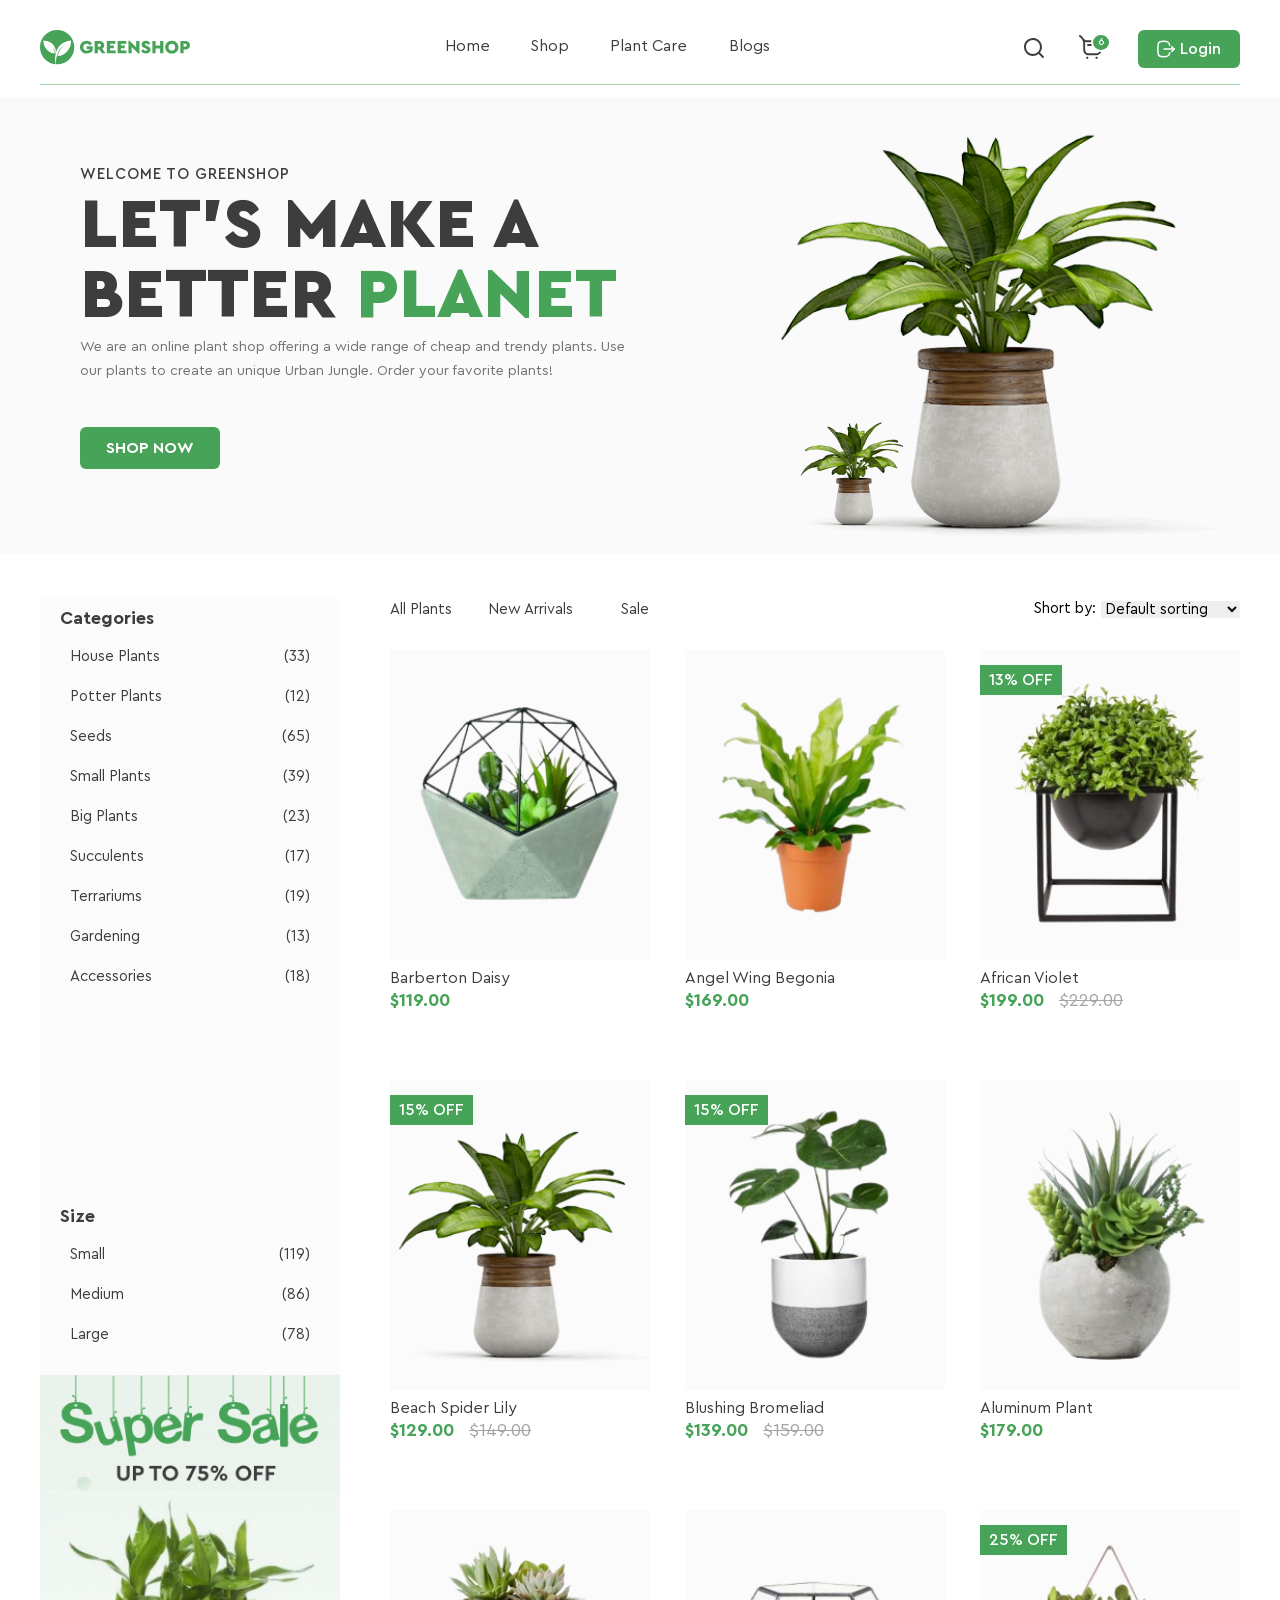
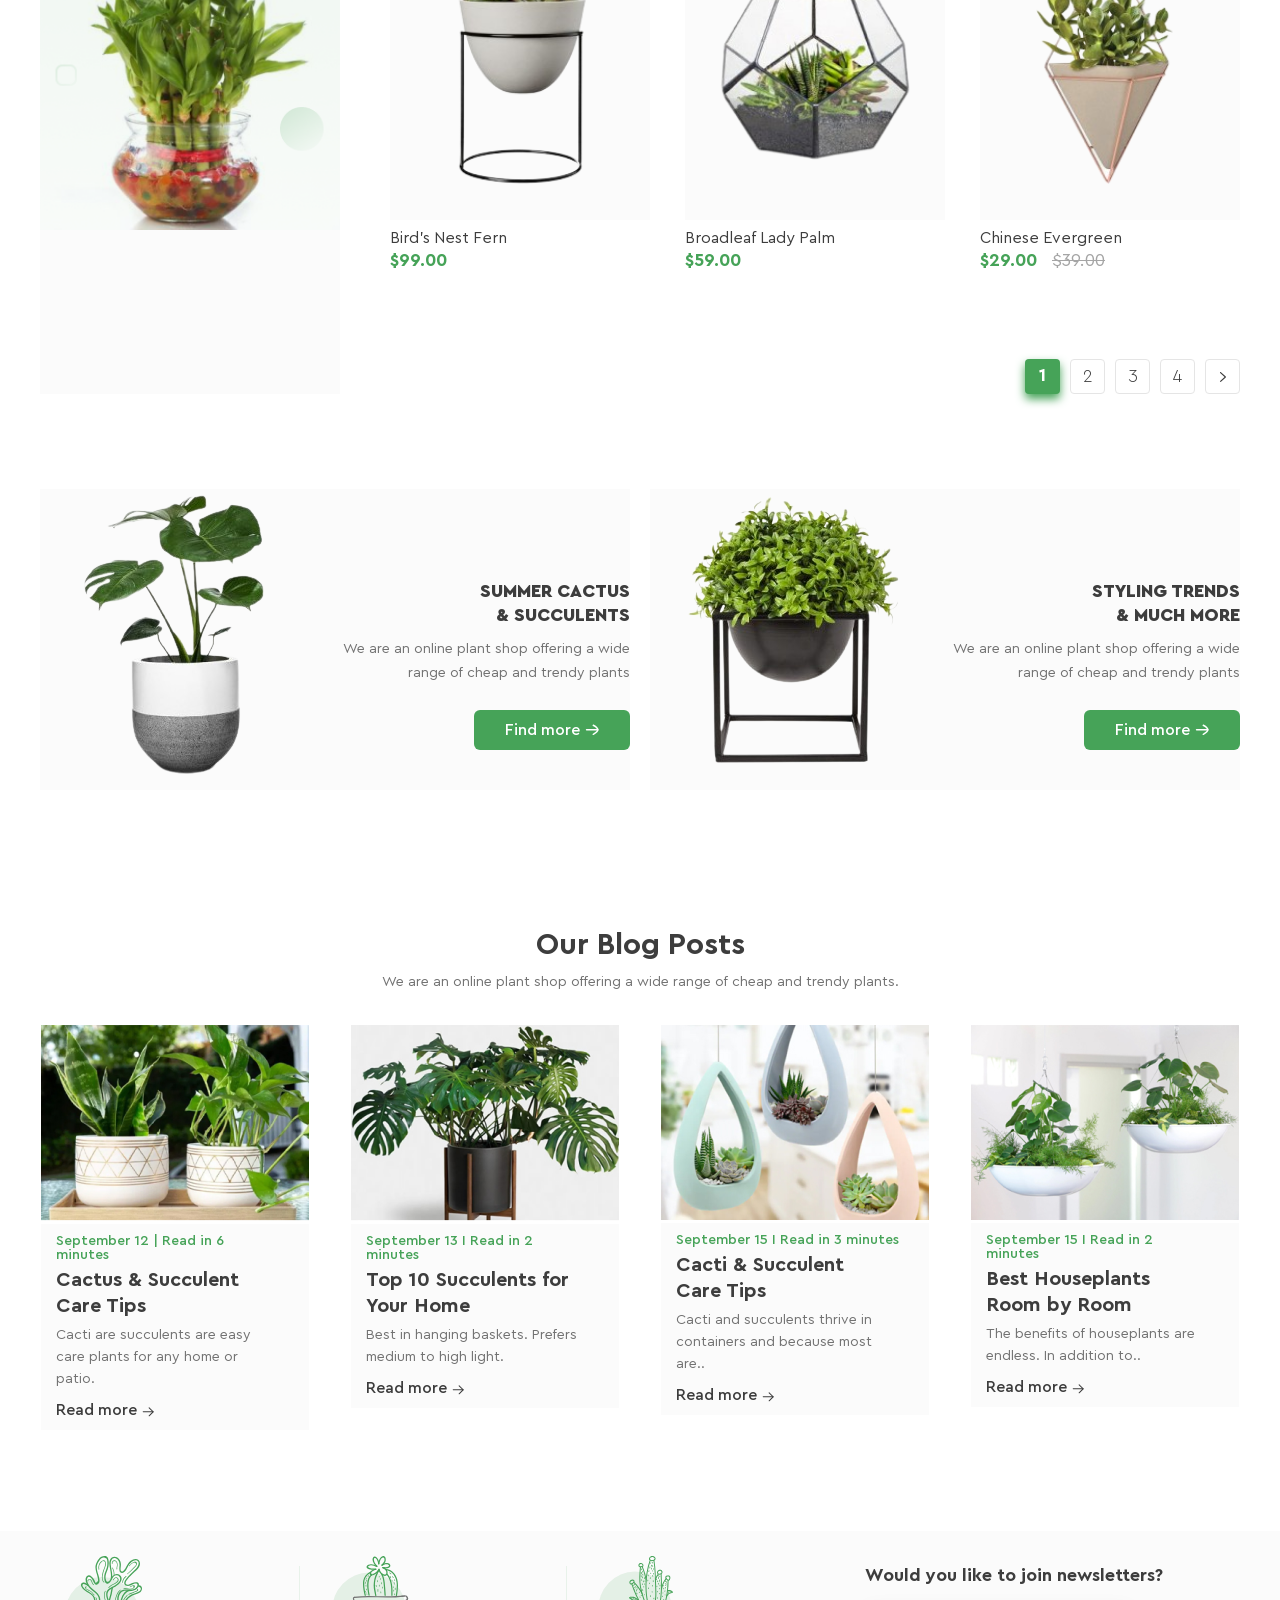
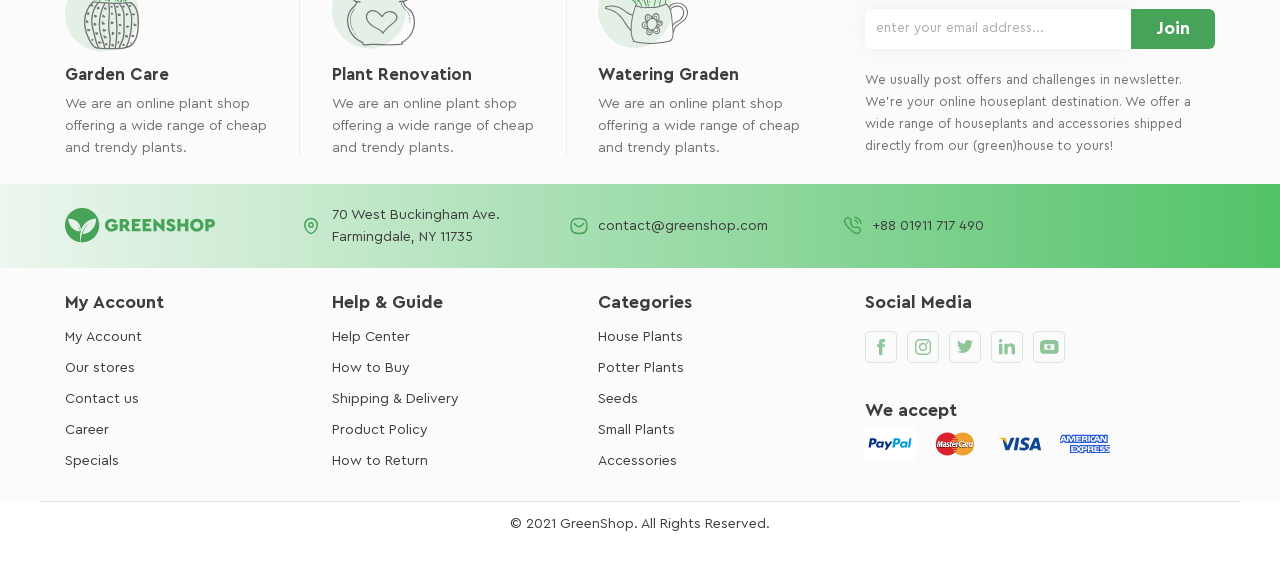
==== commit b81b7b8d: "add responsive" ====
--- a/index.html
+++ b/index.html
@@ -81,6 +81,13 @@
                         </svg>
                         <span>Login</span>
                     </a>
+                    <button class="burger-menu">
+                        <svg width="24px" height="24px" viewBox="0 0 24 24" fill="none" xmlns="http://www.w3.org/2000/svg">
+                            <path d="M4 18L20 18" stroke="#000000" stroke-width="2" stroke-linecap="round" />
+                            <path d="M4 12L20 12" stroke="#000000" stroke-width="2" stroke-linecap="round" />
+                            <path d="M4 6L20 6" stroke="#000000" stroke-width="2" stroke-linecap="round" />
+                        </svg>
+                    </button>
                 </div>
             </div>
         </div>
@@ -574,10 +581,10 @@
 
     <section class="blog">
         <div class="container">
-            <h2 class="blog_title">
+            <h2 class="blog__title">
                 Our Blog Posts
             </h2>
-            <p class="blog_description">
+            <p class="blog__description">
                 We are an online plant shop offering a wide range of cheap and trendy plants.
             </p>
             <div class="blog__wrapper">
--- a/css/styles.css
+++ b/css/styles.css
@@ -211,6 +211,12 @@
     box-shadow: rgba(70, 163, 88, 1) 0px 5px 10px 0px;
 }
 
+.burger-menu {
+    display: none;
+    background: none;
+    border: none;
+}
+
 /* section promo */
 
 .promo {
@@ -292,7 +298,7 @@
 }
 
 .sidebar {
-    min-width: 310px;
+    min-width: 25%;
     background: rgba(251, 251, 251, 1);
 }
 
@@ -329,6 +335,10 @@
     padding-bottom: 20px;
 }
 
+.sidebar img {
+    width: 100%;
+}
+
 .main-content {
     width: 100%;
 }
@@ -336,6 +346,7 @@
 .product-filter {
     display: flex;
     justify-content: space-between;
+    align-items: center;
 }
 
 .catalog-menu {
@@ -397,7 +408,7 @@
 }
 
 .products article {
-    min-width: 250px;
+    width: calc((100% - 70px) / 3);
     border-top: 1px solid transparent;
     cursor: pointer;
     transition: 0.3s;
@@ -409,9 +420,8 @@
 }
 
 .products article:hover> .product-item-head .product-icons {
-    display: flex;
-    justify-content: center;
-    gap: 25px;
+    opacity: 1;
+    visibility: visible;
 }
 
 .products article:hover>.product-item-head .product-icons:hover {
@@ -422,6 +432,12 @@
     position: relative;
     padding: 25px 0;
     background: rgba(251, 251, 251, 1);
+}
+
+.product-item-head img {
+    width: 100%;
+    display: block;
+    margin: 0 auto;
 }
 
 .product-sale {
@@ -442,9 +458,14 @@
 }
 
 .product-icons {
-    display: none;
+    display: flex;
+    justify-content: center;
+    gap: 25px;
+    opacity: 0;
+    visibility: hidden;
     position: absolute;
-    left: 25%;
+    left: 50%;
+    transform: translate(-50%, 0);
     transition: 0.3s;
 }
 
@@ -532,7 +553,6 @@
     display: flex;
     justify-content: space-between;
     gap: 20px;
-    flex-wrap: wrap;
 }
 
 .info__product {
@@ -570,7 +590,7 @@
 }
 
 .info__product-description {
-    max-width: 300px;
+    max-width: 50%;
     margin-bottom: 25px;
     font-size: 14px;
     line-height: 24px;
@@ -614,7 +634,7 @@
     margin-top: 140px;
 }
 
-.blog_title {
+.blog__title {
     margin-bottom: 15px;
     font-weight: 700;
     text-align: center;
@@ -622,7 +642,7 @@
     color: rgba(61, 61, 61, 1);
 }
 
-.blog_description {
+.blog__description {
     margin-bottom: 35px;
     font-size: 14px;
     text-align: center;
@@ -637,7 +657,7 @@
 }
 
 .blog__card {
-    max-width: 270px;
+    max-width: calc((100% - 120px) / 4);
     border: 1px solid transparent;
     transition: 0.3s;
 }
@@ -670,7 +690,7 @@
 .blog__card-title {
     max-width: 250px;
     margin-bottom: 5px;
-    padding-right: 15px;
+    padding-right: 10px;
     font-size: 20px;
     font-weight: 700;
     line-height: 26px;
@@ -970,4 +990,231 @@
     text-align: center;
     font-size: 14px;
     color: rgba(61, 61, 61, 1);
-}+}
+
+/* Responsive */
+
+
+@media only screen and (max-width: 1200px) {
+    .container {
+        padding: 0 15px;
+    }
+    .info__product {
+        min-width: 45%;
+    }
+}
+@media only screen and (max-width: 1080px) {
+    .promo__wrapper {
+        background: url(../images/bg/promo_bg.png) 110% 50% no-repeat;
+        background-size: 45%;
+    }
+    .flashcard__subtitle {
+        width: 80%;
+    }
+    .line {
+        right: 30px;
+    }
+    .blog__card-description {
+        overflow: hidden;
+        white-space: nowrap;
+        text-overflow: ellipsis;
+    }
+    .blog__card-body {
+        padding: 0;
+    }
+    .footer__block {
+        min-width: 25%;
+    }
+}
+@media only screen and (max-width: 992px){
+    .promo__wrapper {
+        background: url(../images/bg/promo_bg.png) 110% 50% no-repeat;
+        background-size: 40%;
+    }
+    .products article {
+        width: calc((100% - 50px) / 2);
+    }
+    .products article:nth-last-child(-n + 3) {
+        display: none;
+    }
+    .product-filter {
+        flex-wrap: wrap;
+        gap: 20px;
+    }
+    .sidebar {
+        min-width: 33%;
+    }
+    .contacts__wrapper {
+        justify-content: space-between;
+    }
+    .address, .mail, .phone__number {
+        margin: 0;
+    }
+    .footer__menu {
+        min-width: 20%;
+    }
+    .footer__payments-icons {
+        gap: 10px;
+    }
+}
+@media only screen and (max-width: 768px) {
+    .menu {
+        gap: 15px;
+    }
+    .promo__title {
+        font-size: 45px;
+        line-height: 45px;
+    }
+    .promo__text {
+        width: 70%;
+    }
+    .products {
+        row-gap: 20px;
+        justify-content: center;
+    }
+    .products article {
+        width: calc(75% - 50px);
+    }
+    .products article:nth-last-child(-n + 6) {
+        display: none;
+        }
+    .blog {
+        margin-top: 70px;
+    }
+    .header__menu {
+        gap: 15px;
+    }
+    .sidebar {
+        min-width: 33%;
+    }
+    .sidebar-menu {
+        padding-right: 0;
+    }
+    .product-filter {
+        flex-wrap: wrap;
+        justify-content: center;
+    }
+    .catalog-option {
+        display: flex;
+    }
+    .info__wrapper {
+        flex-wrap: wrap;
+        justify-content: center;
+    }
+    .blog__wrapper {
+        flex-wrap: wrap;
+        justify-content: center;
+    }
+    .blog__card {
+        max-width: calc((100% - 120px) / 2);
+    }
+    .flashcard__wrapper {
+        flex-wrap: wrap;
+        row-gap: 20px;
+    }
+    .contacts__wrapper {
+        flex-wrap: wrap;
+        gap: 20px;
+    }
+    .footer__wrapper {
+        flex-wrap: wrap;
+        gap: 20px;
+    }
+    .footer-bar {
+        margin-top: 50px;
+    }
+}
+@media only screen and (max-width: 540px) {
+    .menu, .search, .basket, .header__btn {
+        display: none;
+    }
+    .header__wrapper {
+        align-items: center;
+    }
+    .promo__wrapper {
+        background: none;
+    }
+    .sidebar {
+        display: none;
+    }
+    .burger-menu {
+        display: block;
+    }
+    .promo__wrapper {
+        padding: 50px 0;
+    }
+    .products article {
+        width: calc(100% - 250px);
+    }
+    .promo__title {
+        font-size: 45px;
+        line-height: 45px;
+    }
+    .promo__text {
+        margin: 0 auto;
+        text-align: center;
+    }
+    .promo__link {
+        margin: 20px auto;
+    }
+    .sidebar {
+        min-width: 40%;
+    }
+    .products {
+        flex-direction: column;
+        align-items: center;
+    }
+    .product-item-body {
+        text-align: center;
+    }
+    .product-value {
+        justify-content: center;
+    }
+    .catalog-menu {
+        gap: 0;
+    }
+    .blog__card {
+        max-width: calc(100% - 50px);
+    }
+}
+@media only screen and (max-width: 480px) {
+    .our-product-wrapper {
+        flex-wrap: wrap;
+    }
+    .products {
+        flex-direction: column;
+        align-items: center;
+    }
+    .products article {
+        width: 75%;
+    }
+    
+    .info__product.left,
+    .info__product.right {
+        background-size: 50%;
+        background-position: left center;
+    }
+    .line {
+        display: none;
+    }
+    .sidebar {
+        display: none;
+    }
+    .pages-link {
+        justify-content: center;
+    }
+    .footer__wrapper {
+        flex-direction: column;
+        gap: 20px;
+    }
+    .footer__block {
+        min-width: 100%;
+    }
+}
+@media only screen and (max-width: 375px){
+    .contacts__wrapper,
+    .footer__wrapper,
+    .info__wrapper {
+        padding: 20px 0;
+    }
+}
